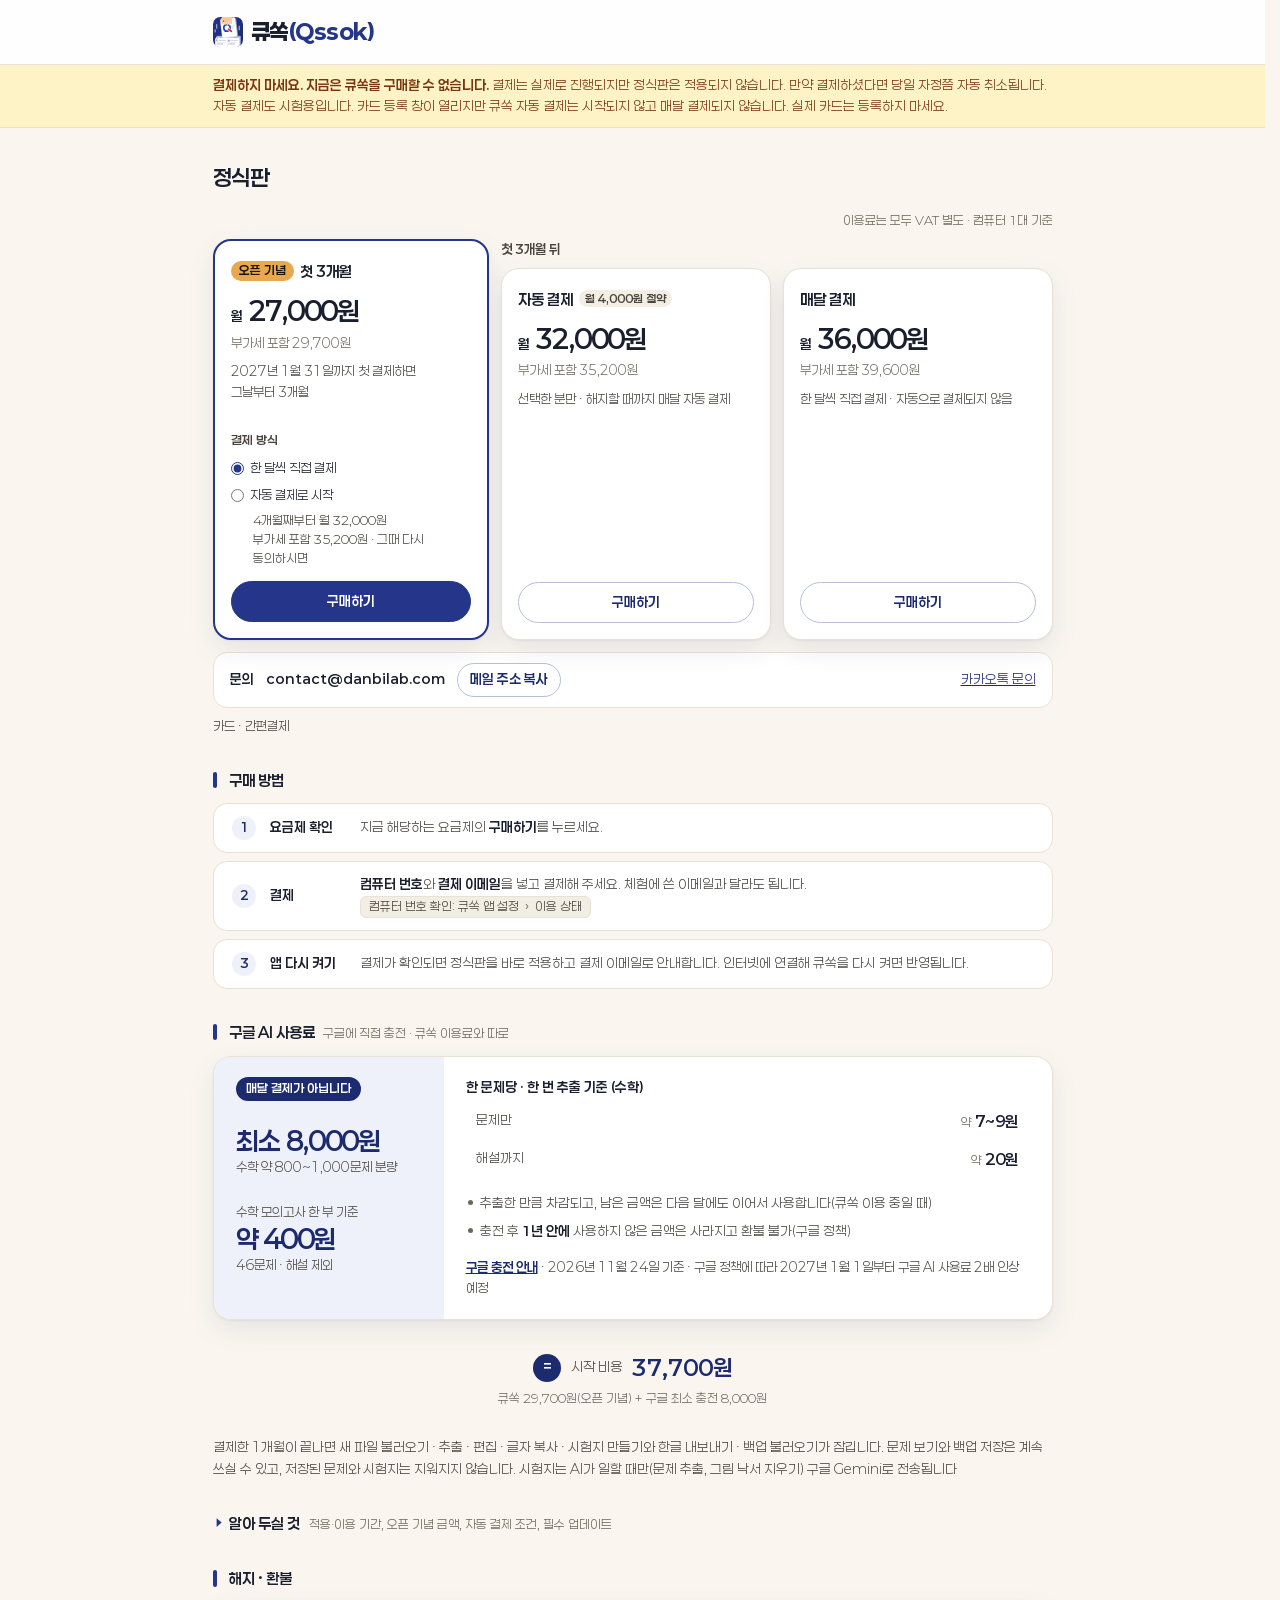
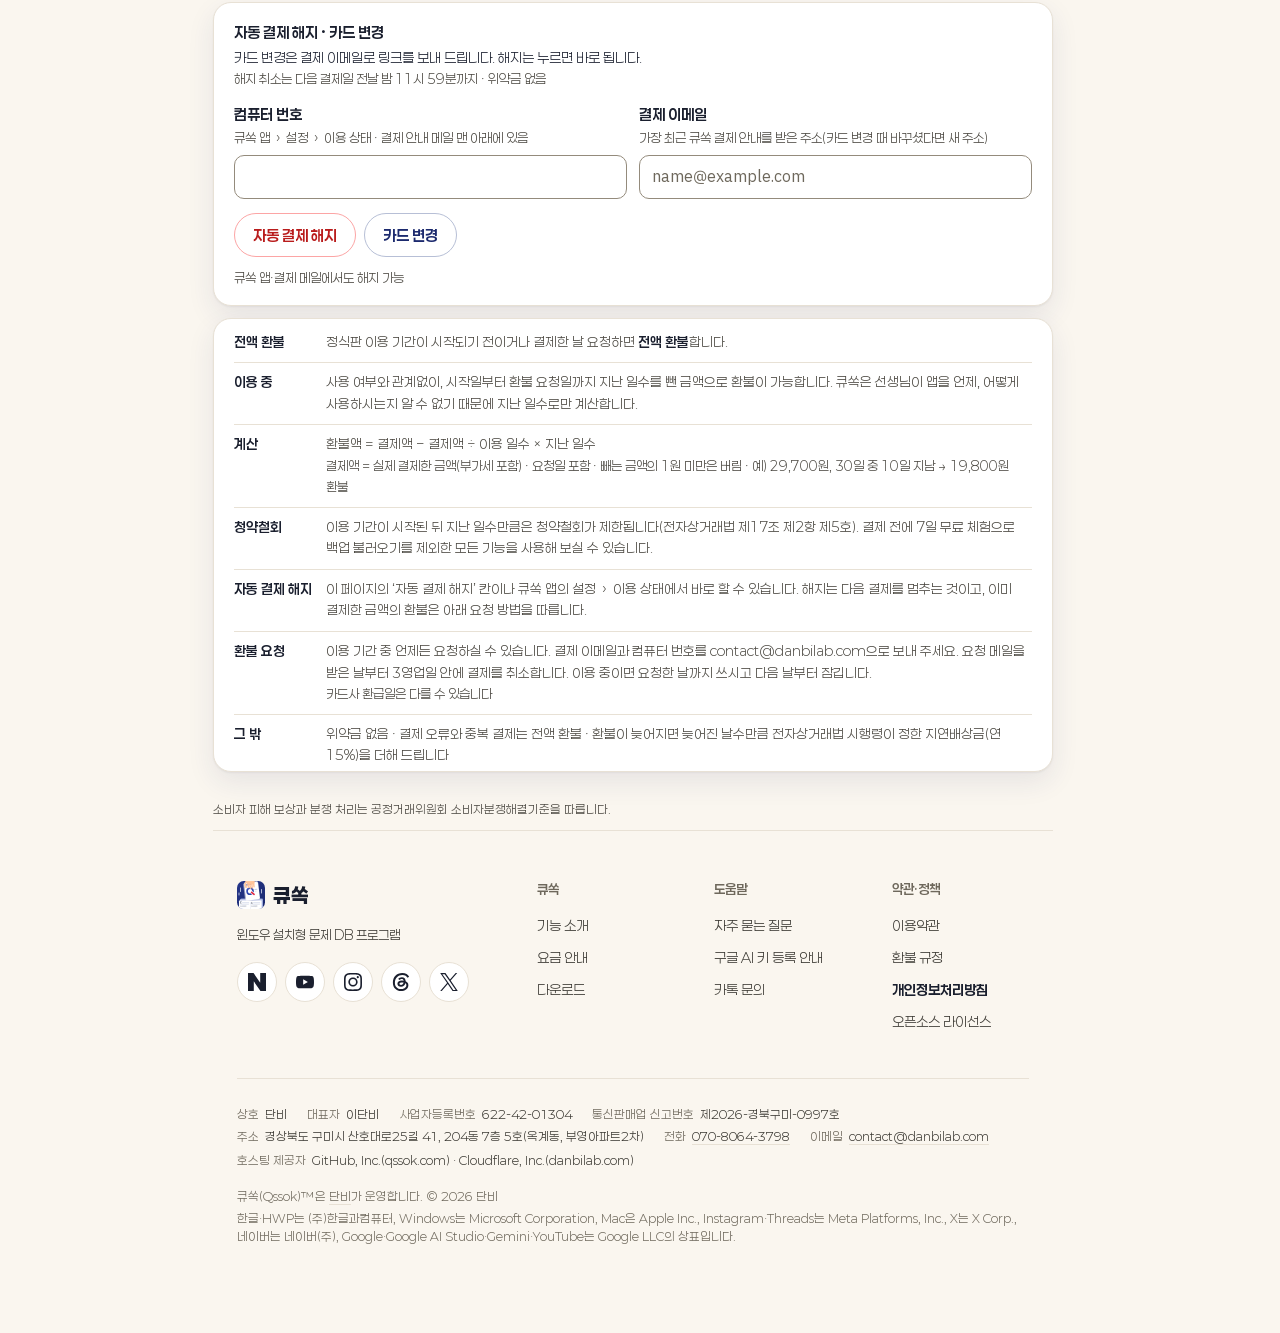
==== buy/index.html @ da587b55 "판매 고지 필수 업데이트 한 줄 · 충전 분량 범위(약 800~1,000문제·문제만 약 7~9원) · 약관 1.8 링크 (exam-builder 0528f18)" ====
<!DOCTYPE html>
<html lang="ko">
<head>
<meta charset="UTF-8">
<meta name="viewport" content="width=device-width, initial-scale=1.0">
<title>정식판 — 큐쏙(Qssok)</title>
<!-- 판매 페이지(2026-11-09 시안 v272를 옮김 — 화면 동작은 buy.js). 앱 요금제 화면(electron/renderer/screens/pricing.html)과 한 벌.
     ⛔ 빈 칸(.ph)·【】 자리표시가 남아 있으면 공개하지 말 것 — 가격·사업자 정보·결제 링크·약관 주소가 정해진 뒤에. noindex는 공개할 때 뺀다.
     ⛔ 구글 AI 숫자는 앱 app.js `Q_COST`와 같은 값(웹은 앱 파일을 못 읽어 옮겨 적는다) — 한쪽을 고치면 둘 다(§471이 둘 다 겨눈다).
     ⛔ 환불 문장은 앱 pricing.html·결제 확인 메일·docs/prd/과금/환불-판매채널.md와 같은 문장 — 하나 고치면 넷.
     ⛔ 「할인」·취소선 정가·근거 없는 「추천」 금지(법-라이선스 §9-6). 금액 = VAT 별도 + 결제 금액 병기(§9-6-F) — 앱 pricing.html과 같은 숫자.
     자동 결제 = 시험판(KG 심사)에서만 판매 중 모양(대표 11-18, legal 조건: 띠 한 줄·조건 줄 접지 않음·넷째 필수 동의·「자동으로 결제되지 않습니다」 숨김). 실제 판매(LIVE)에선 buy.js가 「준비 중」으로 되돌린다 — 약관 자동 결제 장·온라인 해지·전환 전 통지 전엔 열지 말 것(법-라이선스 9-6-E). 랜딩·앱은 「준비 중」 유지.
     색 = 앱 tokens.css 값을 옮겨 적음.      ⛔⛔ 지금은 「심사용 시험 결제」판(대표 11-09, 포트원 심사 11-17) — 결제창은 포트원 테스트 채널만 열고 우리 결제 서버를 부르지 않는다.
        맨 위 시험 띠(.test-band)는 접지 않는다(legal 11-09 표시광고). 실제 결제를 열 때 띠·buy.js의 TEST 묶음을 같이 걷는다.
     ⛔ CSP(아래 meta)가 이 페이지의 바깥 주소 한계다 — 포트원 결제창 코드(cdn.portone.io)와 결제사 창, 우리 결제 서버(pay.danbilab.com — 주문·결과 확인만). 넓히려면 legal·security 먼저(§14).
     ⛔ 인라인 <script> 금지(CSP가 막는다) — 동작은 buy.js에. -->
<meta name="robots" content="noindex">
<meta name="referrer" content="strict-origin">
<meta http-equiv="Content-Security-Policy" content="default-src 'self'; script-src 'self' https://cdn.portone.io https://*.inicis.com; style-src 'self' 'unsafe-inline'; img-src 'self' data:; font-src 'self'; connect-src 'self' https://pay.danbilab.com https://*.portone.io https://*.iamport.co https://*.iamport.kr; frame-src https://*.portone.io https://*.iamport.co https://*.iamport.kr https://*.inicis.com; form-action https://*.portone.io https://*.iamport.co https://*.iamport.kr https://*.inicis.com; base-uri 'none'; object-src 'none'">
<link rel="icon" href="../favicon.svg" type="image/svg+xml">
<link rel="stylesheet" href="../fonts.css">
<style>
  :root {
    /* 색 = 홈페이지(qssok.com, website/index.html 두 번째 :root)에 맞춤 — design 11-09. 손님은 홈 → 판매로 넘어온다 */
    --bg: #faf6ef; --surface: #ffffff; --surface-2: #faf6ef;
    --ink: #1a1f2e; --ink-2: #4a4740; --ink-3: #6e685c;
    --line: #e8e1d5; --line-strong: #d8cfbf;
    --brand-300: #b7bfd6; --brand-600: #24358a; --brand-700: #1c2a6e; --brand-soft: #eef1fa;
    --or: #e9a84f; --or-ink: #1a1508;
    --foot: #6e685c; --white: #ffffff;
  }
  * { margin: 0; padding: 0; box-sizing: border-box; }
  body { font-family: "Paperlogy", "IBM Plex Sans KR", "Apple SD Gothic Neo", "Malgun Gothic", sans-serif; color: var(--ink); background: var(--bg); line-height: 1.6; word-break: keep-all; }
  .nav { background: rgba(255,255,255,.92); border-bottom: 1px solid var(--line); }   /* 머리 = 홈과 같은 모양(64px·로고 그림·큐쏙(Qssok)) — 다운로드 단추는 결제 중 출구라 안 둔다(design 11-09) */
  .nav-in { max-width: 880px; margin: 0 auto; height: 64px; display: flex; align-items: center; padding: 0 20px; }
  .logo { display: flex; align-items: center; gap: 8px; color: inherit; text-decoration: none; font-size: 22px; letter-spacing: -0.5px; white-space: nowrap; }
  .logo-ic { width: 30px; height: 30px; flex-shrink: 0; }
  .logo-t, .logo-t * { font-weight: 800; }
  .logo-t span { color: var(--brand-600); }
  .page { max-width: 880px; margin: 0 auto; padding: 32px 20px 0; }
  h1 { font-size: 22px; letter-spacing: -0.5px; margin-bottom: 16px; }
  /* 네 제목 글자가 같은 왼쪽 선 — 앞 표시 자리 16px: 세 제목은 막대, 접는 제목은 삼각형(시안 v256) */
  .h { position: relative; padding-left: 16px; font-size: 15px; font-weight: 700; color: var(--ink); margin: 32px 0 12px; line-height: 1.5; }
  .h::before { content: ""; position: absolute; left: 0; top: .2em; width: 4px; height: 1.1em; border-radius: 2px; background: var(--brand-600); }
  .more-lock { margin-top: 12px; font-size: 13.5px; color: var(--ink-2); }
  .more { margin-top: 32px; }
  .more summary { position: relative; display: block; padding-left: 16px; font-size: 15px; font-weight: 700; color: var(--ink); line-height: 1.5; cursor: pointer; list-style: none; }
  .more summary::-webkit-details-marker { display: none; }
  .more summary span { margin-left: 6px; font-size: 12.5px; font-weight: 400; color: var(--ink-3); }
  .more summary svg { position: absolute; left: -2px; top: .2em; width: 15px; height: 15px; fill: var(--brand-600); transition: transform .12s; }
  .more[open] summary svg { transform: rotate(90deg); }
  .more .know { margin-top: 12px; }

  /* 요금 카드 세 장 — 오픈 기념 첫 3개월만 강조(대표 11-04). 760px 이하 1열 */
  .cards { display: grid; grid-template-columns: repeat(3, minmax(0, 1fr)); gap: 12px; }
  @media (max-width: 760px) { .cards { grid-template-columns: minmax(0, 1fr); } }
  .card { background: var(--surface); border: 1px solid var(--line-strong); border-radius: 14px; padding: 18px 16px 16px; display: flex; flex-direction: column; min-width: 0; }
  .card .name { display: flex; flex-wrap: wrap; align-items: center; gap: 4px 6px; font-size: 15px; font-weight: 700; }
  .open { font-size: 12.5px; line-height: 1.5; font-weight: 700; color: var(--or-ink); background: var(--or); padding: 1px 8px; border-radius: 999px; white-space: nowrap; }
  .save { font-size: 12.5px; line-height: 1.5; font-weight: 700; color: var(--brand-700); background: var(--brand-soft); padding: 1px 8px; border-radius: 999px; white-space: nowrap; }
  .amt { margin-bottom: 16px; }
  .price { display: flex; flex-wrap: wrap; align-items: baseline; gap: 0 6px; font-size: 13.5px; font-weight: 700; margin: 8px 0 0; }
  .price b { font-size: 26px; font-weight: 700; letter-spacing: -0.5px; white-space: nowrap; }
  .price small { font-size: 12.5px; font-weight: 400; color: var(--ink-3); }
  .cond { font-size: 12.5px; color: var(--ink-2); margin-top: 8px; overflow-wrap: break-word; }
  .cond .nw { white-space: nowrap; }
  .go { margin-top: auto; display: block; text-align: center; border-radius: 9px; padding: 9px; font-size: 13.5px; font-weight: 700; text-decoration: none;
        background: var(--surface); color: var(--brand-700); border: 1px solid var(--brand-300); }
  .go:hover { background: var(--brand-soft); }
  .card.emph { border-color: var(--brand-600); box-shadow: 0 0 0 1px var(--brand-600); }
  .card.emph .go { background: var(--brand-600); color: var(--white); border-color: var(--brand-600); }
  .card.emph .go:hover { background: var(--brand-700); }
  .soon { margin-top: auto; text-align: center; border-radius: 9px; padding: 9px; font-size: 13.5px; font-weight: 700; color: var(--ink-3); background: var(--surface-2); border: 1px dashed var(--line-strong); }
  .allin { margin: 18px 0 0; display: flex; flex-wrap: wrap; align-items: center; gap: 6px; }
  .allin b { font-size: 12.5px; color: var(--ink-2); margin-right: 4px; }
  .allin span { white-space: nowrap; font-size: 12.5px; color: var(--ink-2); background: var(--surface); border: 1px solid var(--line); border-radius: 999px; padding: 1px 10px; }
  .common { font-size: 12.5px; color: var(--ink-3); margin-top: 8px; }

  /* 구매 방법 — 길쭉한 세 줄 */
  .steps { display: flex; flex-direction: column; gap: 8px; }
  .step { display: grid; grid-template-columns: 24px 76px minmax(0, 1fr); align-items: center; column-gap: 14px; background: var(--surface); border: 1px solid var(--line-strong); border-radius: 12px; padding: 12px 18px; }
  .step .n { width: 24px; height: 24px; border-radius: 50%; background: var(--brand-soft); color: var(--brand-700); font-weight: 700; font-size: 12.5px; display: grid; place-items: center; }
  .step b { font-size: 13.5px; }
  .step p { font-size: 13.5px; color: var(--ink-2); }
  .step p em { font-style: normal; font-weight: 700; color: var(--ink); }
  .step .where { display: inline-block; margin-left: 10px; font-size: 12.5px; color: var(--ink-2); background: var(--surface-2); border: 1px solid var(--line); border-radius: 6px; padding: 0 8px; }
  .step .forgot { display: block; font-size: 12.5px; color: var(--ink-3); margin-top: 3px; }
  @media (max-width: 640px) { .step { grid-template-columns: 24px minmax(0, 1fr); } .step p { grid-column: 2; } }

  .know { list-style: none; font-size: 13.5px; color: var(--ink-2); }
  .know li { padding: 2px 0 2px 13px; position: relative; }
  .know li::before { content: "·"; position: absolute; left: 3px; color: var(--ink-3); }

  /* 구글 AI 사용료 상자 — 왼쪽 큰 숫자 둘 · 오른쪽 짧은 줄 */
  .ai { display: grid; grid-template-columns: 230px minmax(0, 1fr); background: var(--surface); border: 1px solid var(--line-strong); border-radius: 14px; overflow: hidden; }
  @media (max-width: 640px) { .ai { grid-template-columns: 1fr; } }
  .ai-nums { background: var(--brand-soft); padding: 20px 22px; display: flex; flex-direction: column; gap: 24px; }
  .ai-lead { font-size: 15px; font-weight: 700; color: var(--ink); padding-bottom: 18px; margin-bottom: -6px; border-bottom: 1px solid var(--line-strong); }
  .ai-nums span { display: block; font-size: 12.5px; color: var(--ink-2); }
  .ai-nums b { display: block; font-size: 26px; font-weight: 700; color: var(--brand-700); letter-spacing: -0.5px; line-height: 1.25; white-space: nowrap; }
  .ai-nums small { display: block; font-size: 12.5px; color: var(--ink-3); }
  .ai-info { padding: 20px 22px; display: flex; flex-direction: column; min-width: 0; }
  .ai-cap { display: flex; flex-wrap: wrap; align-items: baseline; justify-content: space-between; gap: 0 12px; margin-bottom: 4px; font-size: 13.5px; font-weight: 700; color: var(--ink); }
  .ai-cap small { font-size: 12.5px; font-weight: 400; color: var(--ink-3); }
  .ai-table { width: 100%; table-layout: fixed; border-collapse: separate; border-spacing: 0; }
  .ai-table th, .ai-table td { padding: 7px 12px; text-align: right; white-space: nowrap; }
  .ai-table th:first-child { width: 72px; padding-left: 10px; text-align: left; }
  .ai-table thead th { padding-top: 4px; font-size: 12.5px; font-weight: 400; color: var(--ink-3); border-bottom: 1px solid var(--line-strong); }
  .ai-table tbody th { font-size: 13.5px; font-weight: 400; color: var(--ink-2); }
  .ai-table td { font-size: 15px; font-weight: 700; color: var(--ink); font-variant-numeric: tabular-nums; }
  .ai-table td small { font-size: 12.5px; font-weight: 400; color: var(--ink-3); }
  .ai-table .sol > * { background: var(--bg); }
  .ai-table .sol > :first-child { border-radius: 8px 0 0 8px; }
  .ai-table .sol > :last-child { border-radius: 0 8px 8px 0; }
  .ai-notes { list-style: none; margin-top: 12px; font-size: 13.5px; color: var(--ink-2); word-break: keep-all; }
  .ai-notes li { padding: 3px 0 3px 14px; position: relative; }
  .ai-notes li::before { content: ""; position: absolute; left: 2px; top: .75em; width: 5px; height: 5px; border-radius: 50%; background: var(--ink-3); }
  .ai-notes b { color: var(--ink); }
  .nw { white-space: nowrap; }
  .ai-foot { margin-top: auto; padding-top: 12px; font-size: 12.5px; color: var(--ink-3); }
  .ai-foot a { color: var(--brand-700); font-weight: 600; }
  .h small { margin-left: 8px; font-size: 12.5px; font-weight: 400; color: var(--ink-3); }
  @media (max-width: 640px) {
    .ai-info { padding: 20px 16px; }
    .ai-table th, .ai-table td { padding-left: 2px; padding-right: 4px; }
    .ai-table th:first-child { width: 62px; padding-left: 6px; }
    .ai-table td { font-size: 13.5px; }
  }
  @media (max-width: 360px) {
    .ai-table td, .ai-table tbody th { font-size: 12.5px; }
    .ai-table th, .ai-table td { padding-left: 1px; padding-right: 2px; }
    .ai-table th:first-child { width: 54px; padding-left: 4px; }
    .ai-table td small { font-size: 11px; }
  }

  /* 해지 · 환불 */
  .refund { margin-top: 32px; }
  .refund .h { margin: 0 0 12px; }
  .rf { display: grid; grid-template-columns: 92px minmax(0, 1fr); font-size: 13.5px; color: var(--ink-2); background: var(--surface); border: 1px solid var(--line); border-radius: 14px; padding: 4px 20px; }
  .rf dt, .rf dd { padding: 9px 0; border-bottom: 1px solid var(--line); }
  .rf dt { font-weight: 700; color: var(--ink); }
  .rf dd b { color: var(--ink); }
  .rf .sub { display: block; font-size: 12.5px; color: var(--ink-3); }
  .rf dt:nth-last-of-type(1), .rf dd:last-child { border-bottom: 0; padding-bottom: 0; }
  /* 사업자 정보·약관 = 공통 바닥글(tools/site_footer.py, 맨 아래 <style>) — 판매 페이지에만 있는 분쟁 처리 문장은 그 바로 위에. legal: 12px 이상 · 대비 4.5:1 이상 · 접지 않는다 */
  .dispute { margin-top: 28px; font-size: 12px; line-height: 18px; color: var(--foot); }
  .dispute + footer.sf { margin-top: 12px; }
  /* 결제·완료 화면 맨 아래: 약관·정책과 사업자 정보만(밖으로 나가는 길을 줄인다 — design 11-19) */
  .tail footer.sf .sf-brand, .tail footer.sf .sf-c1, .tail footer.sf .sf-c2 { display: none; }
  .tail footer.sf .sf-top { grid-template-columns: 1fr; }
  /* 문의 줄 — 파랑 채움 금지(주 동작은 구매하기 하나). 칸 값 = .step과 같다 */
  .ask { display: flex; flex-wrap: wrap; align-items: center; gap: 8px 12px; background: var(--surface); border: 1px solid var(--line); border-radius: 12px; padding: 10px 16px; font-size: 13.5px; color: var(--ink-2); }
  .ask b { color: var(--ink); }
  .ask .mail { font-weight: 700; color: var(--ink); white-space: nowrap; }
  .ask button { border: 1px solid var(--brand-300); background: var(--surface); color: var(--brand-700); border-radius: 9px; padding: 5px 12px; font: inherit; font-weight: 700; cursor: pointer; white-space: nowrap; }
  .ask button:hover { background: var(--brand-soft); }
  .ask a { color: var(--brand-700); white-space: nowrap; }
  .ask .sp { flex: 1; min-width: 0; }
  @media (max-width: 480px) { .ask .sp { display: none; } }

  /* ── 결제 화면(시안 v267) — 판매 화면을 갈아 끼우고, 오른쪽 금액 칸은 고정. 대화상자·펼침 없음 ── */
  :root { --bad-soft:#fef2f2; --bad-line:#fca5a5; --bad-fg:#991b1b; --bad-mid:#dc2626; --bad-strong:#b91c1c;
          --warn-soft:#fef3c7; --warn-line:#fde68a; --warn-fg:#78350f; --ok-strong:#15803d; }
  html { scrollbar-gutter: stable; }
  button { font-family: inherit; }
  .go { width: 100%; cursor: pointer; line-height: 1.6; }
  .go:disabled { cursor: default; color: var(--ink-3); background: var(--surface-2); border-color: var(--line); }
  .card.is-soon { background: var(--surface-2); border-color: var(--line); }
  .soon { border: 1px solid var(--line) !important; background: var(--surface) !important; color: var(--ink-2) !important; }
  .card.is-soon .save { background: var(--line); color: var(--ink-2); }
  .closed-page .card { background: var(--surface-2); border-color: var(--line); box-shadow: none; }
  .cards.two { grid-template-columns: repeat(2, minmax(0, 1fr)); }
  @media (max-width: 760px) { .cards.two { grid-template-columns: minmax(0, 1fr); } }
  .dim-price .price b { font-size: 20px; }
  .top-band { margin-bottom: 12px; }

  .screen { max-width: 880px; margin: 0 auto; padding: 32px 20px 0; }
  .head { display: flex; flex-wrap: wrap; align-items: baseline; justify-content: space-between; gap: 4px 12px; margin-bottom: 16px; }
  .head h1 { margin: 0; outline: none; }
  .back-link { display: inline-flex; align-items: center; gap: 2px; border: 0; background: none; padding: 0; font-size: 13.5px; font-weight: 700; color: var(--brand-700); cursor: pointer; }
  .back-link svg { width: 13px; height: 13px; }
  .back-link:disabled { color: var(--ink-3); cursor: default; }
  .grid { display: grid; grid-template-columns: minmax(0, 1fr) 280px; gap: 12px; align-items: start; }
  .col { display: grid; gap: 12px; min-width: 0; }
  .pane { background: var(--surface); border: 1px solid var(--line-strong); border-radius: 14px; padding: 20px; min-width: 0; }
  .ptitle { display: flex; flex-wrap: wrap; align-items: baseline; justify-content: space-between; gap: 2px 12px; font-size: 15px; font-weight: 700; margin-bottom: 12px; }
  .sum { padding: 16px; position: sticky; top: 16px; }
  @media (max-height: 520px) { .sum { position: static; } }
  @media (max-width: 760px) { .grid { grid-template-columns: minmax(0, 1fr); } .sum { position: static; } }
  @media (max-width: 640px) { .pane { padding: 16px; } }

  /* 주문 상품 */
  .item { display: flex; gap: 12px; align-items: flex-start; }
  .item img { flex: none; width: 40px; height: 40px; }
  .item-name { font-size: 15px; font-weight: 700; }
  .item-price { font-size: 13.5px; margin-top: 2px; }
  .item-cond { font-size: 12.5px; color: var(--ink-2); margin-top: 2px; }

  /* 입력 */
  .pair { display: grid; grid-template-columns: repeat(2, minmax(0, 1fr)); gap: 0 12px; }
  @media (max-width: 480px) { .pair { grid-template-columns: minmax(0, 1fr); gap: 10px 0; } }
  .fd { min-width: 0; }
  .fd label { display: block; font-size: 13.5px; font-weight: 700; margin-bottom: 4px; }
  .fd input { display: block; width: 100%; height: 44px; font: inherit; font-size: 16px; padding: 0 12px; color: var(--ink); background: var(--surface); border: 1px solid var(--ink-3); border-radius: 9px; }
  .fd input.mc { font-variant-numeric: tabular-nums; letter-spacing: .06em; text-transform: uppercase; }
  .fd input:focus-visible { outline: 2px solid var(--brand-600); outline-offset: 1px; border-color: var(--brand-600); }   /* 둘레가 옅어(1.27:1) 노트북에서 안 보였다 — 2px 선(a11y 11-21) */
  .fd input[aria-invalid] { border-color: var(--bad-mid); box-shadow: 0 0 0 .5px var(--bad-mid); }
  .fd input[aria-invalid]:focus-visible { outline-color: var(--bad-strong); border-color: var(--bad-strong); }   /* 오류 칸에 커서가 오면 그 칸만 진하게 — 빨간 칸 셋 중 어디인지 보이게(a11y 11-21) */
  /* 도움말과 오류는 같은 자리 — 칸이 밀리지 않는다 */
  .slot { min-height: 20px; margin-top: 4px; font-size: 12.5px; color: var(--ink-2); overflow-wrap: anywhere; }
  .slot a { color: var(--brand-700); }
  .slot.bad { display: flex; gap: 3px; color: var(--bad-strong); }
  .slot.bad svg { flex: none; width: 14px; height: 14px; margin-top: 3px; fill: currentColor; }
  .link-btn { border: 0; background: none; padding: 0; font: inherit; font-size: 12.5px; font-weight: 400; color: var(--brand-700); text-decoration: underline; text-underline-offset: 2px; cursor: pointer; white-space: nowrap; }
  .noid { margin-bottom: 10px; padding: 10px 12px; font-size: 12.5px; color: var(--ink-2); background: var(--surface-2); border: 1px solid var(--line); border-radius: 9px; }
  .noid a { color: var(--brand-700); font-weight: 700; }
  .method { display: flex; align-items: center; gap: 10px; padding: 10px 12px; background: var(--surface-2); border: 1px solid var(--line); border-radius: 9px; font-size: 13.5px; }
  .method svg { flex: none; width: 20px; height: 20px; color: var(--ink-3); }
  .method small { display: block; font-size: 12.5px; color: var(--ink-2); }

  /* 고지 */
  .terms { display: grid; grid-template-columns: 88px minmax(0, 1fr); gap: 7px 8px; font-size: 13.5px; }
  .terms dt { color: var(--ink-2); }
  .terms dd { min-width: 0; overflow-wrap: anywhere; }
  .terms small { display: block; font-size: 12.5px; color: var(--ink-2); }
  .terms a { color: var(--brand-700); }

  /* 동의 */
  .all { display: flex; align-items: flex-start; gap: 8px; margin-top: 16px; padding: 12px 14px; background: var(--surface-2); border: 1px solid var(--line); border-radius: 9px; font-size: 15px; font-weight: 700; cursor: pointer; }
  .all input { flex: none; width: 20px; height: 20px; margin-top: 2px; accent-color: var(--brand-600); }
  .all small { font-size: 13.5px; font-weight: 400; color: var(--ink-2); }
  .ags { margin-top: 8px; padding-left: 14px; }
  .ag { display: flex; align-items: flex-start; gap: 8px; padding: 5px 0; font-size: 13.5px; cursor: pointer; }
  .ag input { flex: none; width: 18px; height: 18px; margin-top: 2px; accent-color: var(--brand-600); }
  .ag.miss input { outline: 1.5px solid var(--bad-mid); outline-offset: 1px; }
  .ag b { display: block; font-weight: 700; }
  .ag small { display: block; font-size: 12.5px; color: var(--ink-2); }
  .ag small + small { margin-top: 6px; }   /* 한 칸 안 작은 글 덩어리 사이(자동 결제 칸 4개월째 안내 / 미리 알림 — ui-visual 11-23) */
  .ag a { font-weight: 400; color: var(--brand-700); white-space: nowrap; }

  /* 오른쪽 결제 금액 */
  .row { display: flex; justify-content: space-between; gap: 8px; font-size: 13.5px; padding: 3px 0; }
  .row span { color: var(--ink-2); }
  .row b { font-weight: 400; font-variant-numeric: tabular-nums; white-space: nowrap; }
  .row.total { align-items: baseline; margin-top: 8px; padding-top: 10px; border-top: 1px solid var(--line-strong); }
  .row.total span { color: var(--ink); font-weight: 700; }
  .row.total b { font-size: 22px; font-weight: 700; letter-spacing: -0.5px; }
  .brief { display: grid; grid-template-columns: 62px minmax(0, 1fr); gap: 2px 8px; margin-top: 10px; padding-top: 10px; border-top: 1px solid var(--line); font-size: 12.5px; }
  .brief dt { color: var(--ink-2); }
  .brief dd { min-width: 0; overflow-wrap: anywhere; font-weight: 700; }
  .brief dd.plain { font-weight: 400; }
  .brief dd.empty { font-weight: 400; color: var(--ink-3); }
  .brief .mono { font-variant-numeric: tabular-nums; letter-spacing: .04em; }
  .pay-btn { display: flex; align-items: center; justify-content: center; gap: 6px; height: 52px; width: 100%; margin-top: 12px; border-radius: 9px; font-size: 17px; font-weight: 700; color: #fff; background: var(--brand-600); border: 1px solid var(--brand-600); cursor: pointer; }
  .pay-btn:hover { background: var(--brand-700); }
  .pay-btn:disabled { cursor: default; font-size: 15px; background: var(--ink-3); border-color: var(--ink-3); }
  .pay-note { margin-top: 6px; font-size: 12.5px; color: var(--ink-2); }
  .spin { width: 16px; height: 16px; flex: none; animation: rot 1s linear infinite; }
  @keyframes rot { to { transform: rotate(360deg); } }
  @media (prefers-reduced-motion: reduce) { .spin { animation: none; } }
  :focus-visible { outline: 2px solid var(--brand-600); outline-offset: 2px; }

  /* 띠 — 결제 단추 아래 */
  .band { padding: 10px 12px; border-radius: 9px; font-size: 12.5px; border: 1px solid; overflow-wrap: anywhere; }
  .band b { display: block; font-size: 13.5px; }
  .band.bad { background: var(--bad-soft); border-color: var(--bad-line); color: var(--bad-fg); }
  .band.warn { background: var(--warn-soft); border-color: var(--warn-line); color: var(--warn-fg); }
  .band.mute { background: var(--surface-2); border-color: var(--line); color: var(--ink-2); }
  .band.mute b { color: var(--ink); }
  .band a { color: inherit; font-weight: 700; }
  .band-acts { display: flex; flex-wrap: wrap; gap: 8px; margin-top: 8px; }
  .sbtn { min-height: 36px; padding: 5px 12px; border-radius: 9px; font: inherit; font-size: 13.5px; font-weight: 700; background: var(--surface); color: var(--brand-700); border: 1px solid var(--brand-300); cursor: pointer; }
  .sbtn:hover { background: var(--brand-soft); }
  #sumBand:not(:empty) { margin-top: 10px; }
  .sum:has(#sumBand:not(:empty)) .pay-note { display: none; }

  /* 완료 */
  .done-head { display: flex; align-items: center; gap: 10px; font-size: 17px; font-weight: 700; margin-bottom: 14px; }
  .done-head svg { flex: none; width: 32px; height: 32px; fill: var(--ok-strong); }
  .done-card > p { font-size: 13.5px; color: var(--ink-2); }
  .done-card .terms { margin-top: 2px; }
  .terms dt:has(+ dd .oid-v) { align-self: center; }
  .oid-v { display: flex; flex-wrap: wrap; align-items: center; gap: 4px 10px; }
  .oid-v code { font: inherit; font-weight: 700; font-variant-numeric: tabular-nums; overflow-wrap: anywhere; min-width: 0; }
  .checking { display: flex; align-items: center; gap: 10px; font-size: 15px; font-weight: 700; }
  .tail { margin-top: 4px; }


  /* ── v269 — 폭 좁은 한 줄 결제 화면 ── */
  #pay.screen { max-width: 580px; }
  .sheet { background: var(--surface); border: 1px solid var(--line); border-radius: 16px; padding: 32px; }
  @media (max-width: 640px) { .sheet { padding: 20px 16px; } }
  .sec + .sec { margin-top: 28px; padding-top: 28px; border-top: 1px solid var(--line); }
  .sec-t { display: flex; flex-wrap: wrap; align-items: baseline; justify-content: space-between; gap: 2px 12px; font-size: 17px; font-weight: 700; margin-bottom: 14px; }
  .item-name { display: flex; flex-wrap: wrap; align-items: center; gap: 4px 6px; font-size: 15px; font-weight: 700; }
  .buyer { display: grid; grid-template-columns: repeat(2, minmax(0, 1fr)); gap: 10px 12px; }
  .buyer .wide { grid-column: 1 / -1; }
  @media (max-width: 480px) { .buyer { grid-template-columns: minmax(0, 1fr); } }
  .buyer .slot:empty { min-height: 0; margin: 0; }
  .m-note { margin-top: 8px; font-size: 12.5px; color: var(--ink-2); }
  .notice { display: grid; grid-template-columns: 76px minmax(0, 1fr); gap: 6px 8px; padding: 14px; background: var(--surface-2); border-radius: 10px; font-size: 12.5px; color: var(--ink-2); }
  .notice dt { font-weight: 700; color: var(--ink-2); }
  .notice dd { min-width: 0; overflow-wrap: anywhere; }
  .notice small { display: block; font-size: 12.5px; }
  .notice a { color: var(--brand-700); }
  .all { margin-top: 12px; background: var(--surface); border-color: var(--line-strong); }
  .ags { padding-left: 2px; }
  .brief { margin-top: 12px; padding-top: 12px; grid-template-columns: 72px minmax(0, 1fr); }
  .pay-btn { height: 58px; margin-top: 18px; border-radius: 12px; font-size: 18px; }
  .pay-note { text-align: center; }
  #sumBand:not(:empty) { margin-top: 12px; }
  .sheet .pay-note { display: block; }
  .sheet:has(#sumBand:not(:empty)) .pay-note { display: none; }
  #done.screen { max-width: 580px; }
  #done .terms { grid-template-columns: 76px minmax(0, 1fr); }


  /* ── v270 — design 값: 글자 22·16·14·13, 700은 제목·최종 금액·뱃지만 ── */
  .head{margin-bottom:12px}
  .back-link{font-size:14px;font-weight:500}
  .sheet{padding:24px 28px;border-radius:12px}
  @media (max-width:640px){.sheet{padding:20px 16px}}
  .sec + .sec,#left + .sec{margin-top:20px;padding-top:20px}
  .sec-t{font-size:16px;font-weight:600;line-height:24px;margin-bottom:12px}
  .item-name{font-size:14px;font-weight:600;line-height:22px}
  .item-price{font-size:14px;line-height:22px;margin-top:0}
  .item-cond{font-size:13px;line-height:20px;margin-top:0}
  .fd label{font-size:14px;font-weight:500;line-height:20px;margin-bottom:6px}
  .fd input{height:44px;background:var(--surface-2);border:1px solid #8592a9;border-radius:6px;padding:0 12px}
  .fd input::placeholder{color:var(--ink-3);opacity:1}
  .fd input:focus-visible{background:var(--surface);}
  .fd input[aria-invalid]{background:var(--surface)}
  .fd input.mc{letter-spacing:.04em}
  .slot{min-height:18px;margin-top:4px;font-size:13px;line-height:18px}
  .buyer{gap:0 12px}
  .buyer .slot:empty{min-height:18px;margin-top:4px}
  .buyer .fd:not(.wide){margin-bottom:4px}
  .link-btn{font-size:13px;line-height:18px}
  .m-note{font-size:13px;line-height:18px;margin-top:6px}
  .notice{grid-template-columns:72px minmax(0,1fr);gap:4px 8px;padding:12px 14px;border-radius:8px;font-size:13px;line-height:20px;color:var(--ink)}
  .notice dt{font-weight:400;color:var(--ink-2)}
  .notice small{font-size:13px}
  .all{margin-top:12px;padding:0 0 10px;background:none;border:0;border-bottom:1px solid var(--line);border-radius:0;font-size:14px;font-weight:600;line-height:22px;align-items:flex-start}
  .all input{width:18px;height:18px;margin-top:2px}
  .all small{font-size:13px}
  .ags{padding-left:0;margin-top:6px}
  .ag{font-size:14px;line-height:22px;padding:4px 0}
  .ag b{font-weight:400}
  .ag small{font-size:13px;line-height:20px}
  .ag input{margin-top:2px}
  .row{font-size:14px;line-height:22px;padding:2px 0}
  .row.total{margin-top:6px;padding-top:10px}
  .row.total span{font-weight:600}
  .brief{margin-top:10px;padding-top:10px;grid-template-columns:72px minmax(0,1fr);gap:2px 8px;font-size:13px;line-height:20px}
  .brief dd{font-weight:400}
  #bM:not(.empty),#bE:not(.empty){font-weight:500}
  .pay-btn{height:52px;margin-top:14px;border-radius:8px;font-size:16px;font-weight:600}
  .pay-btn:disabled{font-size:16px}
  .pay-note{font-size:13px;line-height:18px}
  .band{font-size:13px;border-radius:8px}.band b{font-size:14px;font-weight:600}.band a{font-weight:400}
  .sbtn{min-height:32px;padding:3px 10px;border-radius:6px;font-size:13px;font-weight:500}
  .noid{font-size:13px;border-radius:8px}.noid a{font-weight:500}
  .done-head{font-size:16px;font-weight:600;gap:8px;margin-bottom:12px}
  .done-head svg{width:20px;height:20px}
  .done-card > p{font-size:14px;color:var(--ink)}
  #done .terms{grid-template-columns:84px minmax(0,1fr);gap:6px 8px;font-size:14px;line-height:22px}
  .oid-v code{font-weight:500}
  .checking{font-size:14px;font-weight:500}
  .sheet { border-radius: 14px; }
  .fd input:disabled { color: var(--ink-2); background: var(--surface-2); border-color: var(--line-strong); }
  #mSlot { min-height: 38px; }
  .buyer .fd.wide .slot { min-height: 36px; }
  #done .terms { grid-template-columns: 76px minmax(0, 1fr); }
  .terms dt { color: var(--ink-2); }
  .done-title-ok { display: inline-flex; align-items: center; gap: 8px; }
  .done-title-ok svg { flex: none; width: 24px; height: 24px; fill: var(--ok-strong); }
  .all small { font-weight: 400; color: var(--ink-2); }

  /* 대표 11-07: 빈 칸이 회색이면 잠긴 칸 같다 → 흰 바탕. 회색은 잠겼을 때만 */
  .fd input, .fd input:focus-visible, .fd input[aria-invalid] { background: var(--surface); }
  .fd input:disabled { background: var(--line); border-color: var(--line-strong); color: var(--ink-2); }
  /* 선택한 요금제 — 판 안에서 가장 먼저 눈에 들어오게 */
  .picked { padding: 14px 16px; background: var(--brand-soft); border-radius: 10px; }
  .picked .item-name { font-size: 16px; font-weight: 600; line-height: 24px; }
  .picked .item-price { margin-top: 2px; font-size: 14px; line-height: 22px; }
  .picked .item-price b { font-size: 16px; font-weight: 600; }
  .picked .item-price small { font-size: 13px; color: var(--ink-2); }
  .picked .item-cond { margin-top: 2px; }

  /* 오류는 있던 줄 안에 — 비워 둔 자리 없이 칸이 안 밀린다(대표 11-07 「빈 여백」) */
  .fd label .slot { display: inline-flex; min-height: 0; margin: 0 0 0 8px; font-weight: 400; vertical-align: top; line-height: 20px; }
  .fd label .slot svg { margin-top: 3px; }
  .all { margin-bottom: 0; }
  .all > span { min-width: 0; }
  .all .slot { display: inline-flex; min-height: 0; margin: 0; font-weight: 400; vertical-align: top; line-height: 22px; }
  .all .slot:empty { display: none; }
  .all .slot svg { margin-top: 4px; }
  .ags { margin-top: 6px; }
  /* 법으로 눈에 띄어야 하는 세 곳(legal 11-07) — 700 규칙은 그대로, 600으로 */
  .must { font-weight: 600; color: var(--ink); }
  .ag small.lock-list { color: var(--ink); }

  .buyer { gap: 12px; }
  .buyer .fd:not(.wide) { margin-bottom: 0; }

/* design 시험 CSS v270 → 실제 시안에 넣지 않음. trial.js와 짝 */

/* ── 0. 왼쪽 선: 결제·완료 화면은 머리줄도 580 ── */
body.narrow .nav a { max-width: 580px; }

/* ── 1. 칸 오류 = 언제나 칸 바로 아래. 이름·전화는 슬롯 자체가 줄 간격 ── */
.buyer { gap: 0 12px; }
.fd > .slot { margin-top: 3px; margin-bottom: 3px; min-height: 20px; line-height: 20px; font-size: 13px; }
.slot { line-height: 20px; }
.buyer .slot:empty { min-height: 20px; margin-top: 3px; }
.buyer .fd:not(.wide) { margin-bottom: 0; }
.buyer .fd.wide .slot { min-height: 20px; }
/* 도움말과 오류를 같은 칸에 겹쳐 → 높이는 언제나 도움말 높이, 어느 폭에서도 안 밀림 */
.slot.stack { display: grid; }
.slot.stack > * { grid-area: 1 / 1; min-width: 0; }
.slot.stack .s-err { display: none; color: var(--bad-strong); }
.slot.stack.bad { color: var(--bad-strong); display: grid; gap: 0; }
.slot.stack.bad .s-help { visibility: hidden; }
.slot.stack.bad .s-err { display: flex; gap: 3px; }
.slot .s-err svg { flex: none; width: 14px; height: 14px; margin-top: 3px; fill: currentColor; }
.fd > .slot.bad:not(.stack) { display: flex; gap: 3px; color: var(--bad-strong); }
.slot-keep { font-size: 13px; line-height: 20px; color: var(--ink-2); }
#noIdBtn { margin-top: 2px; line-height: 20px; }
.all .slot { vertical-align: baseline; line-height: 22px; }
#mSlot { min-height: 0; }
.privacy-note { margin-top: 2px; font-size: 13px; line-height: 20px; color: var(--ink-2); }
.privacy-note a { color: var(--brand-700); }

/* ── 5. 안내 표·동의·금액 ── */
.notice { grid-template-columns: 64px minmax(0,1fr); gap: 8px 12px; padding: 14px 16px; }
.all { margin-top: 16px; }
.ags { margin-top: 8px; }
.ag { padding: 5px 0; }
.ag small { margin-top: 2px; text-wrap: pretty; }
#left + .sec { margin-top: 20px; padding-top: 20px; }
.sum-brief { margin: 0 0 10px; padding: 0 0 10px; border: 0; border-bottom: 1px solid var(--line); }
.brief.sum-brief { display: grid; grid-template-columns: 84px minmax(0,1fr); gap: 2px 8px; font-size: 14px; line-height: 22px; margin-top: 0; padding-top: 0; }
.brief.sum-brief dd { text-align: right; }
.brief.sum-brief dt { color: var(--ink-2); }
.row.total { margin-top: 6px; padding-top: 10px; }
.pay-note { margin-top: 8px; }
.picked { padding: 14px 16px; }

/* ── 2. 복귀 화면 한 틀: 제목 글자 x = 판 안 글자 x. 아이콘은 판 왼쪽 선에서 시작 ── */
.st-title { display: flex; align-items: flex-start; gap: 7px; }
.st-title .st-ic { flex: none; width: 22px; height: 22px; margin-top: 7px; }
.st-title .st-ic svg { display: block; width: 22px; height: 22px; }
.st-title .spin { width: 22px; height: 22px; color: var(--ink-3); }
.ic-ok { color: var(--ok-strong); } .ic-warn { color: #b45309; } .ic-bad { color: var(--bad-strong); } .ic-info { color: var(--ink-3); }
.st-ic svg { fill: currentColor; }
@media (max-width: 640px) { .st-title { gap: 6px; } .st-title .st-ic { width: 20px; height: 20px; } .st-title .st-ic svg { width: 20px; height: 20px; } }

#doneBody { padding: 24px 28px; }
@media (max-width: 640px) { #doneBody { padding: 20px 16px; } }
.d-lead { font-size: 16px; font-weight: 600; line-height: 24px; }
.d-sub { margin-top: 2px; font-size: 14px; line-height: 22px; color: var(--ink); }
.d-sec { margin-top: 20px; padding-top: 20px; border-top: 1px solid var(--line); }
.d-sec-t { font-size: 16px; font-weight: 600; line-height: 24px; margin-bottom: 8px; }
.d-rows { display: grid; gap: 2px; }
.d-row { display: flex; justify-content: space-between; align-items: baseline; gap: 16px; font-size: 14px; line-height: 22px; }
.d-row > span:first-child { flex: none; color: var(--ink-2); }
.d-row > :last-child { min-width: 0; text-align: right; overflow-wrap: anywhere; font-variant-numeric: tabular-nums; }
.d-row.total { margin-top: 8px; padding-top: 10px; border-top: 1px solid var(--line-strong); }
.d-row.total > span:first-child { color: var(--ink); font-weight: 600; }
.d-row.total > :last-child { font-size: 22px; font-weight: 700; letter-spacing: -.5px; line-height: 30px; }
.d-oid { display: inline-flex; flex-wrap: wrap; justify-content: flex-end; align-items: center; gap: 2px 8px; }
.d-oid code { font: inherit; font-size: 13px; overflow-wrap: anywhere; }
.d-oid .sbtn { min-height: 28px; padding: 1px 8px; font-size: 13px; }
.d-rows + .notice, .notice.d-notice { margin-top: 20px; }
.d-act { margin-top: 20px; }
.d-btn { display: block; width: 100%; height: 48px; border-radius: 8px; font: inherit; font-size: 16px; font-weight: 600; color: #fff; background: var(--brand-600); border: 1px solid var(--brand-600); cursor: pointer; }
.d-btn:hover { background: var(--brand-700); }
.d-p { font-size: 14px; line-height: 22px; }
.d-p + .d-rows { margin-top: 16px; padding-top: 14px; border-top: 1px solid var(--line); }

/* ── 3. 창 한 벌 ── */
dialog.ms { width: min(420px, calc(100vw - 32px)); max-height: calc(100dvh - 32px); margin: auto; padding: 24px; border: 0; border-radius: 14px; background: var(--surface); color: var(--ink); box-shadow: 0 12px 40px rgba(20,33,61,.28); overflow: auto; }
dialog.ms::backdrop { background: rgba(20,33,61,.45); }
html:has(dialog.ms[open]) { overflow: hidden; }
.ms-t { font-size: 16px; font-weight: 600; line-height: 24px; }
.ms-t .st-ic { display: block; margin-bottom: 8px; }
.ms-t .st-ic { width: 28px; height: 28px; }
.ms-t .st-ic svg { display: block; width: 28px; height: 28px; fill: currentColor; }
.ms-b { margin-top: 8px; font-size: 14px; line-height: 22px; overflow-wrap: anywhere; }
.ms-b p + p { margin-top: 6px; }
/* 자동 결제 확인 칸(buy.js autoShow) — 사실 줄은 상자로 묶고 안내 문단은 한 단계 내린다(ui-visual 11-23 · 결과 화면 회색 상자와 같은 결) */
.ms-facts { margin-top: 4px; padding: 12px 14px; background: var(--surface-2); border-radius: 10px; }
.ms-facts p + p { margin-top: 4px; }
.ms-sub { margin-top: 12px; font-size: 13px; line-height: 20px; color: var(--ink-2); }
.ms-acts { display: grid; grid-auto-flow: column; grid-auto-columns: minmax(0,1fr); gap: 8px; margin-top: 20px; }
.ms-btn { min-height: 44px; padding: 4px 10px; border-radius: 8px; font: inherit; font-size: 14px; font-weight: 600; line-height: 20px; cursor: pointer; background: var(--surface); color: var(--ink); border: 1px solid var(--line-strong); }
.ms-btn:hover { background: var(--surface-2); }
.ms-btn.pri { background: var(--brand-600); border-color: var(--brand-600); color: #fff; }
.ms-btn.pri:hover { background: var(--brand-700); }
.ms-btn:focus-visible { outline: 2px solid var(--brand-600); outline-offset: 2px; }
@media (max-width: 360px) { .ms-acts { grid-auto-flow: row; } .ms-acts .pri { order: -1; } }
/* 단추 셋(묻는 창)은 400px부터 세로로 — 휴대폰 글자 키움에서 「번호 고치기」가 두 줄로 접히지 않게(design 11-16). :has를 모르는 옛 브라우저는 위 360px 규칙 그대로 */
@media (max-width: 400px) { .ms-acts:has(> :nth-child(3)) { grid-auto-flow: row; } .ms-acts:has(> :nth-child(3)) .pri { order: -1; } }

.step .where { margin-left: 0; }
/* 오류가 떠도 높이 그대로 */
.buyer .slot:empty { margin-bottom: 3px; }
.all .slot, .all .slot.bad { display: inline; margin: 0; line-height: inherit; }
.all .slot svg { display: inline; width: 14px; height: 14px; margin: 0 3px 0 0; vertical-align: -2px; }
/* 폰: 제목 글자 x = 판 안 글자 x (20+1+20 = 41) */
@media (max-width: 640px) {
  #doneBody { padding: 20px; }
  .st-title { gap: 5px; }
  .st-title .st-ic, .st-title .st-ic svg, .st-title .spin { width: 16px !important; height: 16px !important; }
  .st-title .st-ic { margin-top: 9px; }
}

.slot.stack.bad { display: grid; }
#left .noid { margin: 6px 0 0; }

  .pay-line { margin-top: 12px; padding: 10px 12px; background: var(--surface-2); border: 1px solid var(--line); border-radius: 8px; font-size: 14px; }
  .shop-line { margin-bottom: 12px; padding: 10px 14px; background: var(--surface); border: 1px solid var(--line-strong); border-radius: 9px; font-size: 13.5px; }

  /* 맨 아래: 작게·가운데(legal 12px 이상·대비 4.5:1·펼침 유지) */
  .tail { text-align: center; }
  .d-p + .d-p { margin-top: 4px; }


  [hidden] { display: none !important; }
  #left + .sec { margin-top: 28px; padding-top: 28px; border-top: 1px solid var(--line); }
  /* 심사용 시험 결제 띠 — 접지 않고 늘 보인다(legal 11-09) */
  .test-band { background: var(--warn-soft); border-bottom: 1px solid var(--warn-line); color: var(--warn-fg); font-size: 13.5px; line-height: 1.55; }
  .test-band p { max-width: 880px; margin: 0 auto; padding: 10px 20px; }
  .method-note { font-size: 14px; color: var(--ink-2); }
  /* 번호·입력칸만 IBM Plex — 0/O·1/l을 가려 읽는 자리(design 11-09). `.fd input { font: inherit }`보다 뒤·더 세게 */
  body .fd input, body code { font-family: "IBM Plex Sans KR", "Apple SD Gothic Neo", "Malgun Gothic", sans-serif; }
  .test-band b { color: var(--warn-fg); }

  /* ── 홈페이지 말투로 다듬기(design 11-09, 실제 화면 사진 보고) — 값만 바꿔 끼운 판에서 묻힌 것·납작한 것을 바로잡는다 ── */
  :root { --surface-2: #f3eee4; --sh: 0 1px 2px rgba(15,22,38,.05), 0 10px 28px rgba(28,42,110,.09); --r: 18px; }
  .card { border-color: var(--line); box-shadow: var(--sh); border-radius: var(--r); }
  .card.emph { border: 2px solid var(--brand-600); box-shadow: var(--sh); }   /* 대표 11-09: 남색 판은 과하다 → 흰 판 + 남색 테두리(design ㉡) */
  .card.is-soon { background: var(--surface-2); border: 1px solid var(--line-strong); box-shadow: none; }
  .card.is-soon .save { background: var(--brand-soft); color: var(--brand-700); }
  .fd input:focus-visible { box-shadow: 0 0 0 3px rgba(36,53,138,.18); }
  .ai, .rf, .sheet, #doneBody, .ap-box { border: 1px solid var(--line); border-radius: var(--r); box-shadow: var(--sh); }
  .step, .ask { border-color: var(--line); border-radius: 14px; }
  .go, .soon, .pay-btn, .d-btn, .ms-btn, .sbtn, .ask button { border-radius: 999px; }
  .fd input { border-radius: 10px; border-color: #948b7c; }
  .back-link, .sbtn, .noid a, .checking { font-weight: 600; }   /* Paperlogy는 500이 Light로 떨어진다 */
  .price small, .cond, .common, .allin span, .allin b, .ai-nums span, .ai-nums small, .ai-foot, .ai-cap small, .step .where, .rf .sub { font-size: 13px; color: var(--ink-2); }
  .dispute { color: var(--ink-2); }
  .soon { background: transparent !important; border: 1px solid var(--line-strong) !important; color: var(--ink-2) !important; }   /* 「준비 중」이 누르는 단추로 읽히지 않게(design 11-09 2차) */
  /* 두 단계 요금(md 11-18 — 홈페이지 v255 꼴): 왼쪽 오픈 기념, 오른쪽 「첫 3개월 뒤」 자동·매달 */
  .cards.stage { grid-template-columns: minmax(0, 1fr) minmax(0, 2fr); }
  .later { display: flex; flex-direction: column; min-width: 0; }
  .later-t { margin: 0 0 8px; font-size: 13px; font-weight: 700; color: var(--ink-2); }
  .later .cards.two { flex: 1; }
  @media (max-width: 760px) { .cards.stage { grid-template-columns: minmax(0, 1fr); } .later-t { margin-top: 6px; } }
  /* 오픈 기념 결제 방식 — 기본 = 직접(자동은 손님이 눌러야, legal 11-18 다크패턴 ⛔) */
  .howpay { border: 0; margin: 12px 0 12px; padding: 0; min-width: 0; }
  .howpay legend { padding: 0; margin-bottom: 4px; font-size: 12.5px; font-weight: 700; color: var(--ink-2); }
  .howpay label { display: flex; align-items: center; gap: 6px; font-size: 13px; padding: 3px 0; cursor: pointer; }
  .howpay input { accent-color: var(--brand-600); margin: 0; }
  .howpay-n { margin: 2px 0 0 22px; font-size: 12.5px; line-height: 1.55; color: var(--ink-2); }   /* 「자동 결제로 시작」 글자 아래에 맞춰 들여 쓴다 — 줄은 뜻 단위로 둘(대표 11-18 「지저분」) */
  .howpay-n .ln { display: block; }
  .step .where { font-size: 12.5px; }

/* ── 결제 화면 2단(design 11-09, 시안 v282·v283) — 960px 이상 왼쪽 입력·동의 / 오른쪽 따라오는 최종 확인 카드 ── */
#pay.screen { max-width: 1080px; }
.pay-grid { display: grid; grid-template-columns: minmax(0,1fr) 340px; gap: 24px; align-items: start; }
.sum-card { position: sticky; top: 16px; padding: 24px; }
.sum-card .sum-brief dd { text-wrap: balance; }
body:has(#pay:not([hidden])) .nav-in, body:has(#pay:not([hidden])) .nav a, body:has(#pay:not([hidden])) .test-band p { max-width: 1080px; }
#left > .sec:first-child > .sec-t { display: none; }   /* 「선택한 요금제」 제목만 숨김 — 연파랑 상자는 그대로 */
@media (max-height: 640px) { .sum-card { position: static; } }
@media (max-width: 959px) { #pay.screen { max-width: 580px; } .pay-grid { grid-template-columns: minmax(0,1fr); gap: 12px; } .sum-card { position: static; }
  body:has(#pay:not([hidden])) .nav-in, body:has(#pay:not([hidden])) .nav a { max-width: 580px; } }
.notice-box { background: var(--surface-2); border-radius: 10px; padding: 14px 16px; }
.notice.nb { background: none; padding: 0; border-radius: 0; }
.notice-more { margin-top: 10px; }
.notice-more summary { position: relative; display: block; padding-left: 16px; font-size: 13px; line-height: 20px; font-weight: 600; color: var(--ink-2); cursor: pointer; list-style: none; text-wrap: pretty; border-radius: 4px; }
.notice-more summary::-webkit-details-marker { display: none; }
.notice-more summary svg { position: absolute; left: -2px; top: 3px; width: 14px; height: 14px; fill: var(--brand-600); transition: transform .12s; }
.notice-more[open] summary svg { transform: rotate(90deg); }
.notice-more summary:focus-visible { outline: 2px solid var(--brand-600); outline-offset: 2px; }
.notice-more > .notice { margin-top: 8px; }
  /* 11-12 요금 정리(홈페이지 v293·앱 요금제와 한 벌 — design·ux-writing·legal, 강사 역 피드백) */
  .cards-hd { margin: 0 0 8px; font-size: 12.5px; color: var(--ink-3); text-align: right; }
  .card .price small { color: var(--ink-3); }
  .card .save { font-size: 11.5px !important; font-weight: 600; padding: 0 6px !important; background: var(--surface-2) !important; color: var(--ink-2) !important; }
  .ai-lead { display: inline-block; align-self: flex-start; margin: 0 !important; padding: 2px 10px !important; border: 0 !important; border-radius: 999px; background: var(--brand-700); color: #fff !important; font-size: 12.5px; }
  .ai-table .sol > * { background: none !important; }
  .start-sum { padding: 16px; display: flex; flex-wrap: wrap; align-items: center; justify-content: center; gap: 4px 10px; margin: 14px 0 6px; font-size: 14px; color: var(--ink-2); }
  .start-sum .eq { display: inline-flex; align-items: center; justify-content: center; width: 28px; height: 28px; border-radius: 50%; background: var(--brand-700); color: #fff; font-weight: 700; }
  .start-sum b { font-size: 22px; color: var(--brand-700); }
  .start-sum small { flex-basis: 100%; text-align: center; font-size: 12.5px; color: var(--ink-3); }

  /* ── 자동 결제 해지 칸(메일 없이 해지 — design·ux-writing 11-20): 「해지 · 환불」 맨 위, 접지 않는다. 자동 결제 카드와 같은 스위치(data-auto) ── */
  #cancel { scroll-margin-top: 16px; }
  .ap-box { background: var(--surface); padding: 18px 20px; margin-bottom: 12px; }
  @media (max-width: 640px) { .ap-box { padding: 16px; } }
  .ap-box:not(.card-on) [data-card] { display: none; }
  /* 카드 변경 화면(?card=) — 이름·휴대폰·결제 이메일·동의(11-21). 겹 상자 ✕ — 위 구분선 한 줄 · 이름표는 결제 화면(#pay)과 같은 14px·500(ui-visual 11-21) */
  #ap .card-form { margin: 18px 0 16px; padding-top: 18px; border-top: 1px solid var(--line); display: grid; gap: 12px; }
  #ap .card-form .fd label { display: block; font-size: 14px; font-weight: 500; line-height: 20px; margin-bottom: 6px; color: var(--ink); }
  #ap .card-form .fd label small { margin-left: 6px; font-size: 13px; font-weight: 400; color: var(--ink-2); white-space: nowrap; }
  #ap .card-form .slot { min-height: 0; margin: 4px 0 0; }
  #ap .card-form .slot:not(.bad) { display: none; }
  #ap .card-form .ag { padding-top: 2px; }
  #ap .nw { white-space: nowrap; }
  #ap .card-form .fd label small { display: block; margin: 2px 0 0; white-space: normal; }   /* 도움말은 늘 아래 줄에서 접힌다(긴 주소에도 잘리지 않게 — 3차 리뷰 11-21) */   /* 폰 — 「결제 이메일」이 두 줄로 꺾이지 않게 도움말을 아래 줄로 */
  .ap-t { font-size: 15px; font-weight: 700; color: var(--ink); line-height: 22px; }
  .ap-d { margin-top: 4px; font-size: 14px; line-height: 21px; color: var(--ink); }
  .ap-c { margin-top: 2px; font-size: 13px; line-height: 19px; color: var(--ink-2); }
  .ap-box .pair { margin-top: 14px; }
  .ap-box .fd label { font-size: 15px; font-weight: 700; line-height: 22px; margin-bottom: 6px; color: var(--ink); }
  .ap-box .fd label small { margin-left: 6px; font-size: 13px; font-weight: 400; color: var(--ink-2); white-space: nowrap; }
  .ap-box .fd > .slot { min-height: 0; margin: 4px 0 0; }
  .ap-box .fd > .slot:not(.bad) { display: none; }
  /* 단추 — 입력 칸 아래 왼쪽, 해지가 먼저 · 같은 무게(legal). 폰에선 반씩 나란히 */
  .ap-acts { display: flex; flex-wrap: wrap; gap: 8px; margin-top: 14px; }
  .ap-btn { display: inline-flex; align-items: center; justify-content: center; gap: 6px; height: 44px; padding: 0 18px; border-radius: 999px; font: inherit; font-size: 15px; font-weight: 700; color: var(--brand-700); background: var(--white); border: 1.5px solid var(--brand-300); cursor: pointer; white-space: nowrap; }
  .ap-btn:hover { background: var(--brand-soft); }
  #apBtn:not(:disabled) { color: var(--bad-strong); border-color: var(--bad-line); }   /* 해지 = 누르면 바로 — 카드 변경과 쌍둥이로 보이지 않게 빨간 글씨(대표 11-21, 강사 역할 리뷰 3명) */
  #apBtn:not(:disabled):hover { background: var(--bad-soft); }
  .ap-box .fd label small { display: block; margin: 2px 0 0; white-space: normal; }   /* 도움말은 늘 이름 아래 줄에서 접힌다 — 이름이 「컴퓨터 / 번호」로 꺾이지도, 넓은 화면에서 옆 칸·상자 밖으로 넘치지도 않게(3차 리뷰 11-21) */
  .ap-btn:disabled { cursor: default; color: var(--ink-3); background: var(--white); border-color: var(--line-strong); }
  @media (max-width: 640px) { .ap-acts > .ap-btn { flex: 1 1 0; } }
  .ap-res:not(:empty) { margin-top: 12px; }
  .ap-res .band p { margin-top: 4px; }
  .ap-res .band strong { display: block; font-weight: 600; color: var(--ink); }
  .ap-alt { margin-top: 12px; font-size: 13px; line-height: 18px; color: var(--ink-2); }
  .know a { color: var(--brand-700); }

  /* ── 메일 링크 화면(?renew= 계속 여부 · ?cancel= 해지) — 시안 v299 + v302 결정(대표 11-19: 알약 단추 · 「~할까요?」 · 해지 화면 출구 = 작은 글 + 큐쏙 홈으로) ── */
  #ap.screen { max-width: 580px; }
  #ap .head { display: block; }
  #ap h1 { font-size: 22px; line-height: 1.35; }
  .rn-dek { margin: 4px 0 0; font-size: 14.5px; color: var(--ink-2); }
  .rn-amt { display: grid; grid-template-columns: auto 1fr; gap: 6px 14px; align-items: baseline; }
  .rn-amt .k { font-size: 13.5px; color: var(--ink-2); }
  .rn-amt .was { font-size: 15px; color: var(--ink-2); }
  .rn-amt .now { font-size: 24px; font-weight: 700; color: var(--ink); }
  .rn-amt small { display: block; font-size: 12.5px; color: var(--ink-2); font-weight: 400; line-height: 1.4; }
  #ap .terms { grid-template-columns: 76px minmax(0, 1fr); margin-top: 16px; font-size: 14px; }
  #ap .terms:first-child { margin-top: 0; }
  #ap code { font-size: inherit; letter-spacing: .04em; }
  .rn-btns { display: grid; gap: 8px; margin-top: 18px; }
  @media (min-width: 401px) { .rn-btns:not(.one) { grid-template-columns: 1fr 1fr; } }
  #ap .pay-btn { margin-top: 0; height: 54px; font-size: 16px; border-radius: 999px; }
  .pay-btn.ghost { background: var(--surface); color: var(--brand-700); border: 1.5px solid var(--brand-300); }
  .pay-btn.ghost:hover { background: var(--brand-soft); }
  .pay-btn.ghost:disabled { color: var(--ink-3); background: var(--surface-2); border-color: var(--line); }
  .rn-after { margin: 12px 0 0; font-size: 13px; color: var(--ink-2); line-height: 1.65; }
  #ap .band { margin-top: 0; font-size: 13.5px; }
  #ap .band p + p { margin-top: 4px; }
  #ap .band-acts .sbtn { display: inline-flex; align-items: center; gap: 6px; }
  .rn-quiet { margin: 14px 0 0; font-size: 13px; color: var(--ink-2); text-align: center; }
  .rn-quiet a { color: var(--brand-700); font-weight: 600; white-space: nowrap; }
  .rn-after a { color: var(--brand-700); font-weight: 600; }
  #ap .rn-note { margin-bottom: 14px; }
</style>
<style>/*site-footer*/
footer.sf{--sf-k:#1a1f2e;--sf-v:#3a3832;--sf-f:#6e685c;--sf-l:#e8e1d5;--sf-o:#fff;container-type:inline-size;
  display:block;width:100%;max-width:none;margin:48px 0 0;padding:48px 0 88px;border-top:1px solid var(--sf-l);
  text-align:left;color:var(--sf-v);font-size:14px;line-height:1.6;word-break:keep-all;overflow-wrap:normal}
footer.sf *{box-sizing:border-box}
footer.sf a{color:inherit;font-weight:inherit;text-decoration:none;text-underline-offset:3px}
footer.sf a:hover{text-decoration:underline}
footer.sf a:focus-visible{outline:2px solid var(--sf-k);outline-offset:2px;border-radius:4px}
footer.sf ul,footer.sf dl,footer.sf p,footer.sf dt,footer.sf dd{list-style:none;margin:0;padding:0;border:0;background:none}   /* 페이지의 dl·dt 규칙(회사 소개 표 줄 등)이 새지 않게 */
footer.sf .sf-in{max-width:1040px;margin:0 auto;padding:0 24px}
footer.sf .sf-top{display:grid;grid-template-columns:260px 1fr 1fr 1fr;column-gap:40px}
footer.sf .sf-cols{display:contents}
footer.sf .sf-logo{display:inline-flex;align-items:center;gap:8px;color:var(--sf-k)}
footer.sf .sf-logo:hover{text-decoration:none}
footer.sf .sf-ic{width:28px;height:28px;flex:none}
footer.sf .sf-logo b{font-size:20px;font-weight:800}
footer.sf .sf-intro{margin-top:10px;font-size:13px}
footer.sf .sf-sns{display:flex;gap:8px;margin-top:16px}
footer.sf .sf-sns a{display:grid;place-items:center;width:40px;height:40px;border:1px solid var(--sf-l);border-radius:50%;
  background:var(--sf-o);color:var(--sf-k)}
footer.sf .sf-sns svg{width:18px;height:18px;fill:currentColor}
footer.sf .sf-h{margin-bottom:10px;font-size:13px;font-weight:600;color:var(--sf-f)}
footer.sf .sf-col a{display:block;line-height:32px}
footer.sf strong{font-weight:700;color:var(--sf-k)}
footer.sf .sf-biz{margin-top:40px;padding-top:24px;border-top:1px solid var(--sf-l);font-size:12px;line-height:22px}
footer.sf .sf-biz dl{display:flex;flex-wrap:wrap;gap:2px 20px}
footer.sf .sf-biz dl>div{white-space:nowrap}
footer.sf .sf-biz dl>div.sf-wr{white-space:normal}
footer.sf dt{display:inline;margin-right:6px;color:var(--sf-f)}
footer.sf dd{display:inline;margin:0}
footer.sf .sf-mo{display:none}
footer.sf .sf-u{text-decoration:underline;text-decoration-color:var(--sf-l)}
footer.sf .sf-run,footer.sf .sf-tm{font-size:12px;line-height:18px;color:var(--sf-f)}
footer.sf .sf-run{margin-top:16px}
footer.sf .sf-tm{margin-top:4px}
@container (max-width:640px){
  footer.sf .sf-in{padding:0 16px}
  footer.sf .sf-top{display:block}
  footer.sf .sf-sns{margin:16px 0 20px;padding-bottom:20px;border-bottom:1px solid var(--sf-l)}
  footer.sf .sf-sns a{width:44px;height:44px}
  footer.sf .sf-cols{display:grid;grid-template-columns:minmax(0,1fr) minmax(0,1fr);column-gap:16px}
  footer.sf .sf-col,footer.sf .sf-col ul{display:contents}
  footer.sf .sf-intro,footer.sf .sf-h,footer.sf .sf-c1,footer.sf .o-faq{display:none}
  footer.sf .o-terms{order:1}footer.sf .o-pp{order:2}footer.sf .o-refund{order:3}
  footer.sf .o-lic{order:4}footer.sf .o-kakao{order:5}footer.sf .o-key{order:6}
  footer.sf .sf-biz{margin-top:16px;padding-top:0;border-top:0;line-height:17px}
  footer.sf .sf-biz dl{display:grid;grid-template-columns:minmax(0,1fr) minmax(0,1fr);column-gap:16px;row-gap:4px}   /* 위 링크 두 칸과 같은 세로선(대표·design 11-19) */
  footer.sf .sf-biz dl+dl{margin-top:4px}
  footer.sf .sf-biz dl>div{display:contents}
  footer.sf .sf-pc{display:none!important}
  footer.sf dt,footer.sf dd{display:block;margin:0;white-space:normal}
  footer.sf .sf-h1{display:block;white-space:normal}
  footer.sf .sf-hs{display:none}
}
/*/site-footer*/</style>
</head>
<body>
<div class="nav"><div class="nav-in"><a class="logo" href="../" aria-label="큐쏙 홈으로"><svg class="logo-ic" viewBox="4 4 112 112" aria-hidden="true" focusable="false"><defs><linearGradient id="lg-gHand" x1="0" y1="0" x2="0" y2="1"><stop offset="0" stop-color="#ffd8b3"></stop><stop offset="1" stop-color="#ffbe8f"></stop></linearGradient><g id="lg-hand"> <path d="M -15 6 C -23 12 -26 22 -22 31" fill="none" stroke="#ffc89d" stroke-width="8" stroke-linecap="round"></path> <rect x="-8" y="-30" width="16" height="28" rx="8" fill="url(#lg-gHand)"></rect> <rect x="-17" y="-7" width="34" height="31" rx="13" fill="url(#lg-gHand)"></rect> <path d="M -12.5 13 V 34" fill="none" stroke="#ffc49a" stroke-width="6.4" stroke-linecap="round"></path> <path d="M -4.5 15 V 38" fill="none" stroke="#ffc49a" stroke-width="6.4" stroke-linecap="round"></path> <path d="M 3.5 15 V 38" fill="none" stroke="#ffc49a" stroke-width="6.4" stroke-linecap="round"></path> <path d="M 11.5 13 V 34" fill="none" stroke="#ffc49a" stroke-width="6.4" stroke-linecap="round"></path> </g><filter id="lg-tShadow" x="-20%" y="-20%" width="140%" height="150%"><feDropShadow dx="0" dy="3" stdDeviation="3" flood-color="#1a2a8a" flood-opacity=".35"></feDropShadow></filter><linearGradient id="lg-fB0" gradientUnits="userSpaceOnUse" x1="4" y1="4" x2="116" y2="116"><stop offset="0" stop-color="#24358a"></stop><stop offset="1" stop-color="#1c2a6e"></stop></linearGradient><linearGradient id="lg-fR0" gradientUnits="userSpaceOnUse" x1="27" y1="23" x2="89" y2="85"><stop offset="0" stop-color="#3550c8"></stop><stop offset="1" stop-color="#2a3f8f"></stop></linearGradient><clipPath id="lg-cw"><rect x="4" y="4" width="112" height="112" rx="27"/></clipPath></defs><g clip-path="url(#lg-cw)"><rect x="4" y="4" width="112" height="112" fill="url(#lg-fB0)"/><rect x="18" y="74" width="90" height="50" rx="4" fill="#8f9fd6"/><rect x="15" y="77" width="90" height="50" rx="4" fill="#c3cceb"/><g transform="translate(4 -8) rotate(-7 58 50)"><rect x="30" y="16" width="58" height="72" rx="6" fill="#fff" filter="url(#lg-tShadow)"/><rect x="37" y="23" width="22" height="5" rx="2" fill="#3550c8"/><circle cx="52" cy="52" r="12" fill="none" stroke="url(#lg-fR0)" stroke-width="6.5"/><path d="M 57.4 57.4 L 66.4 66.4" stroke="#fff" stroke-width="10.4" stroke-linecap="round"/><path d="M 57.4 57.4 L 66.4 66.4" stroke="#e0243f" stroke-width="6.5" stroke-linecap="round"/><rect x="70" y="46" width="12" height="3.5" rx="1.75" fill="#c5cde4"/><rect x="70" y="53" width="9" height="3.5" rx="1.75" fill="#dfe3f0"/><use href="#lg-hand" transform="translate(59 4) scale(.95)"/></g><rect x="12" y="82" width="90" height="50" rx="4" fill="#fff"/><rect x="56.5" y="88" width="1" height="40" fill="#c5cde4"/><path d="M0.6 0.9 L1.6 0 L1.6 4.4" transform="translate(17 89) scale(1.1363636363636362)" fill="none" stroke="#14213d" stroke-width="1.232" stroke-linecap="round" stroke-linejoin="round"/><circle cx="22" cy="93.4" r=".8" fill="#14213d"/><rect x="24" y="90.2" width="29.0" height="2.6" rx="1.3" fill="#c5cde4"/><rect x="17" y="97" width="35.0" height="2.6" rx="1.3" fill="#dfe3f0"/><circle cx="19.2" cy="104.4" r="2.1" fill="none" stroke="#5b6b85" stroke-width=".45"/><path d="M0.6 0.9 L1.6 0 L1.6 4.4" transform="translate(18.45 103.3) scale(0.5)" fill="none" stroke="#5b6b85" stroke-width="0.9" stroke-linecap="round" stroke-linejoin="round"/><circle cx="24.2" cy="104.4" r="2.1" fill="none" stroke="#5b6b85" stroke-width=".45"/><path d="M0.2 1 C0.4 -0.2,2.8 -0.2,2.8 1.2 C2.8 2.2,0.2 3.2,0.2 4.4 L2.9 4.4" transform="translate(23.45 103.3) scale(0.5)" fill="none" stroke="#5b6b85" stroke-width="0.9" stroke-linecap="round" stroke-linejoin="round"/><circle cx="29.2" cy="104.4" r="2.1" fill="none" stroke="#5b6b85" stroke-width=".45"/><path d="M0.3 0.4 C1.5 -0.3,2.9 0.4,2.6 1.4 C2.4 2,1.4 2.1,1.2 2.1 C2.6 2.1,3 3,2.6 3.8 C2.1 4.6,0.6 4.6,0.2 4" transform="translate(28.45 103.3) scale(0.5)" fill="none" stroke="#5b6b85" stroke-width="0.9" stroke-linecap="round" stroke-linejoin="round"/><circle cx="34.2" cy="104.4" r="2.1" fill="none" stroke="#5b6b85" stroke-width=".45"/><path d="M2.2 4.4 L2.2 0 L0 3 L3 3" transform="translate(33.45 103.3) scale(0.5)" fill="none" stroke="#5b6b85" stroke-width="0.9" stroke-linecap="round" stroke-linejoin="round"/><circle cx="39.2" cy="104.4" r="2.1" fill="none" stroke="#5b6b85" stroke-width=".45"/><path d="M2.8 0 L0.6 0 L0.4 2 C1.5 1.4,2.9 1.8,2.9 3 C2.9 4.3,1 4.7,0.2 4" transform="translate(38.45 103.3) scale(0.5)" fill="none" stroke="#5b6b85" stroke-width="0.9" stroke-linecap="round" stroke-linejoin="round"/><path d="M0.2 1 C0.4 -0.2,2.8 -0.2,2.8 1.2 C2.8 2.2,0.2 3.2,0.2 4.4 L2.9 4.4" transform="translate(61.0 89) scale(1.1363636363636362)" fill="none" stroke="#14213d" stroke-width="1.232" stroke-linecap="round" stroke-linejoin="round"/><circle cx="66.0" cy="93.4" r=".8" fill="#14213d"/><rect x="68.0" y="90.2" width="29.0" height="2.6" rx="1.3" fill="#c5cde4"/><rect x="61.0" y="97" width="35.0" height="2.6" rx="1.3" fill="#dfe3f0"/><circle cx="63.2" cy="104.4" r="2.1" fill="none" stroke="#5b6b85" stroke-width=".45"/><path d="M0.6 0.9 L1.6 0 L1.6 4.4" transform="translate(62.45 103.3) scale(0.5)" fill="none" stroke="#5b6b85" stroke-width="0.9" stroke-linecap="round" stroke-linejoin="round"/><circle cx="68.2" cy="104.4" r="2.1" fill="none" stroke="#5b6b85" stroke-width=".45"/><path d="M0.2 1 C0.4 -0.2,2.8 -0.2,2.8 1.2 C2.8 2.2,0.2 3.2,0.2 4.4 L2.9 4.4" transform="translate(67.45 103.3) scale(0.5)" fill="none" stroke="#5b6b85" stroke-width="0.9" stroke-linecap="round" stroke-linejoin="round"/><circle cx="73.2" cy="104.4" r="2.1" fill="none" stroke="#5b6b85" stroke-width=".45"/><path d="M0.3 0.4 C1.5 -0.3,2.9 0.4,2.6 1.4 C2.4 2,1.4 2.1,1.2 2.1 C2.6 2.1,3 3,2.6 3.8 C2.1 4.6,0.6 4.6,0.2 4" transform="translate(72.45 103.3) scale(0.5)" fill="none" stroke="#5b6b85" stroke-width="0.9" stroke-linecap="round" stroke-linejoin="round"/><circle cx="78.2" cy="104.4" r="2.1" fill="none" stroke="#5b6b85" stroke-width=".45"/><path d="M2.2 4.4 L2.2 0 L0 3 L3 3" transform="translate(77.45 103.3) scale(0.5)" fill="none" stroke="#5b6b85" stroke-width="0.9" stroke-linecap="round" stroke-linejoin="round"/><circle cx="83.2" cy="104.4" r="2.1" fill="none" stroke="#5b6b85" stroke-width=".45"/><path d="M2.8 0 L0.6 0 L0.4 2 C1.5 1.4,2.9 1.8,2.9 3 C2.9 4.3,1 4.7,0.2 4" transform="translate(82.45 103.3) scale(0.5)" fill="none" stroke="#5b6b85" stroke-width="0.9" stroke-linecap="round" stroke-linejoin="round"/><rect x="15" y="85" width="9" height="2.2" rx="1" fill="#8a94a6" transform="rotate(-35 19 86)"/><path d="M 18 46 L 18 32 M 102 52 L 102 38 M 12 60 L 12 52" stroke="#c5cde4" stroke-width="3.5" stroke-linecap="round"/></g></svg><span class="logo-t">큐쏙<span>(Qssok)</span></span></a></div></div>
<div class="test-band" role="note"><p><b>결제하지 마세요. 지금은 큐쏙을 구매할 수 없습니다.</b> 결제는 실제로 진행되지만 정식판은 적용되지 않습니다. 만약 결제하셨다면 당일 자정쯤 자동 취소됩니다. 자동 결제도 시험용입니다. 카드 등록 창이 열리지만 큐쏙 자동 결제는 시작되지 않고 매달 결제되지 않습니다. 실제 카드는 등록하지 마세요.</p></div>

<main class="page" id="shop">
  <h1>정식판</h1>

    <p class="cards-hd">이용료는 모두 VAT 별도 · 컴퓨터 1대 기준</p>
    <!-- 두 단계(md·legal 11-18 — 홈페이지 v255와 한 벌): 오픈 기념 첫 3개월(결제 방식은 손님이 고름, 기본 = 직접) → 첫 3개월 뒤 자동·매달 -->
    <div class="cards stage">
    <section class="card emph" data-card="open3"><p class="name"><span class="open">오픈 기념</span>첫 3개월</p><div class="amt"><p class="price">월 <b>27,000원</b><small>부가세 포함 29,700원</small></p><p class="cond">2027년 1월 31일까지 첫 결제하면 <span class="nw">그날부터 3개월</span></p></div>
      <fieldset class="howpay" data-auto><legend>결제 방식</legend><label><input type="radio" name="o3" value="open3" checked>한 달씩 직접 결제</label><label><input type="radio" name="o3" value="open3auto">자동 결제로 시작</label><p class="howpay-n"><span class="ln">4개월째부터 월 32,000원</span><span class="ln">부가세 포함 35,200원 · 그때 다시 동의하시면</span></p></fieldset>
      <button class="go" type="button" data-buy="open3">구매하기</button></section>
    <div class="later"><p class="later-t">첫 3개월 뒤</p><div class="cards two">
    <section class="card" data-card="auto"><p class="name">자동 결제<span class="save">월 4,000원 절약</span></p><div class="amt"><p class="price">월 <b>32,000원</b><small>부가세 포함 35,200원</small></p><p class="cond">선택한 분만 · <span class="nw">해지할 때까지 매달 자동 결제</span></p></div><button class="go" type="button" data-buy="auto">구매하기</button></section>
    <section class="card" data-card="monthly"><p class="name">매달 결제</p><div class="amt"><p class="price">월 <b>36,000원</b><small>부가세 포함 39,600원</small></p><p class="cond">한 달씩 직접 결제 · <span class="nw">자동으로 결제되지 않음</span></p></div><button class="go" type="button" data-buy="monthly">구매하기</button></section>
    </div></div>
  </div>
  <div class="ask" style="margin-top:12px"><b>문의</b><span class="mail">contact@danbilab.com</span><button type="button" data-copy="contact@danbilab.com">메일 주소 복사</button><span class="sp"></span><a href="https://open.kakao.com/o/swrvSxUi">카카오톡 문의</a></div>
  <p class="common">카드 · 간편결제</p>

  <p class="h">구매 방법</p>
  <div class="steps">
    <div class="step"><div class="n">1</div><b>요금제 확인</b><p>지금 해당하는 요금제의 <em>구매하기</em>를 누르세요.</p></div>
    <div class="step"><div class="n">2</div><b>결제</b><p><em>컴퓨터 번호</em>와 <em>결제 이메일</em>을 넣고 결제해 주세요. 체험에 쓴 이메일과 달라도 됩니다.<span class="where">컴퓨터 번호 확인: 큐쏙 앱 설정 › 이용 상태</span></p></div>
    <div class="step"><div class="n">3</div><b>앱 다시 켜기</b><p>결제가 확인되면 정식판을 바로 적용하고 결제 이메일로 안내합니다. 인터넷에 연결해 큐쏙을 다시 켜면 반영됩니다.</p></div>
  </div>

  <p class="h">구글 AI 사용료<small>구글에 직접 충전 · 큐쏙 이용료와 따로</small></p>
  <div class="ai">
    <div class="ai-nums">
      <p class="ai-lead">매달 결제가 아닙니다</p>
      <div><b>최소 8,000원</b><small>수학 약 800~1,000문제 분량</small></div>
      <div><span>수학 모의고사 한 부 기준</span><b>약 400원</b><small>46문제 · 해설 제외</small></div>
    </div>
    <div class="ai-info">
      <p class="ai-cap">한 문제당 · 한 번 추출 기준 (수학)</p>
      <table class="ai-table"><tbody><tr><th scope="row">문제만</th><td><small>약</small> 7~9원</td></tr><tr class="sol"><th scope="row">해설까지</th><td><small>약</small> 20원</td></tr></tbody></table>
      <ul class="ai-notes"><li>추출한 만큼 차감되고, 남은 금액은 다음 달에도 이어서 사용합니다(큐쏙 이용 중일 때)</li><li>충전 후 <b>1년 안에</b> 사용하지 않은 금액은 사라지고 <span class="nw">환불 불가(구글 정책)</span></li></ul>
      <p class="ai-foot"><a href="https://qssok.com/guide/ai-key/#charge">구글 충전 안내</a> · 2026년 11월 24일 기준 · 구글 정책에 따라 2027년 1월 1일부터 구글 AI 사용료 2배 인상 예정</p>
    </div>
  </div>
  <p class="start-sum"><span class="eq" aria-hidden="true">=</span>시작 비용 <b>37,700원</b><small>큐쏙 29,700원(오픈 기념) + 구글 최소 충전 8,000원</small></p>

  <p class="more-lock">결제한 1개월이 끝나면 새 파일 불러오기 · 추출 · 편집 · 글자 복사 · 시험지 만들기와 한글 내보내기 · 백업 불러오기가 잠깁니다. 문제 보기와 백업 저장은 계속 쓰실 수 있고, 저장된 문제와 시험지는 지워지지 않습니다. 시험지는 AI가 일할 때만(문제 추출, 그림 낙서 지우기) 구글 Gemini로 전송됩니다</p>
  <details class="more"><summary><svg viewBox="0 0 24 24" aria-hidden="true"><path d="M9 5l8 7-8 7z"/></svg>알아 두실 것 <span>적용·이용 기간, 오픈 기념 금액, 자동 결제 조건, 필수 업데이트</span></summary><ul class="know">
    <li>결제가 확인되면 1개월을 바로 적용합니다. 큐쏙을 켜지 않아도 기간은 시작됩니다. 적용한 날부터 시작하며, 체험이나 앞서 결제한 달이 남아 있으면 그 기간이 끝난 다음 날부터 시작합니다</li>
    <li>오픈 기념(직접 결제)과 매달 결제는 한 달씩 직접 결제합니다. 기간이 끝나기 전에 결제하셔도 남은 기간 뒤에 이어집니다. 이용 기간이 일주일 넘게 남아 있으면 결제창을 열기 전에 끝나는 날을 한 번 더 보여 드립니다. 미리 결제는 이번에 결제하시는 1개월까지 더한 끝나는 날이 오늘부터 3개월 안일 때까지만 할 수 있습니다. 끝나는 날은 큐쏙 앱의 설정 › 이용 상태에서 볼 수 있습니다</li>
    <li>오픈 기념 금액은 컴퓨터 번호마다 따로 적용됩니다. 그 번호로 2027년 1월 31일까지 첫 결제하면 첫 결제 포함 3개월까지입니다(첫 결제일부터 3개월 안에 3번). 전액 환불된 결제는 세지 않고, 중간에 환불한 결제는 1번으로 셉니다. 중간에 쉬어도 기간은 늘어나지 않습니다. 2027년 2월 1일부터 처음 결제하시면 매달 결제 금액입니다</li>
    <li>자동 결제는 선택한 분만 해당됩니다. 해지할 때까지 등록한 카드로 매달 같은 날 35,200원(월 32,000원, VAT 별도)이 결제됩니다. 오픈 기념을 ‘자동 결제로 시작’하면 첫 3개월은 29,700원입니다. 4개월째부터는 35,200원이며, 4번째 결제일 14일 전에 결제 이메일로 다시 동의를 받고 동의하신 경우에만 결제합니다. 해지는 큐쏙 앱의 설정 › 이용 상태나 <a href="#cancel">이 페이지에서</a> 언제든 할 수 있고, 해지하면 다음 결제부터 멈춥니다.<span class="test-only"> 지금 이 페이지는 심사용 시험판이라 카드를 등록해도 자동 결제가 시작되지 않습니다</span></li>
    <li>오픈 기념 금액 대상인데 39,600원으로 결제하셨다면 문의해 주세요. 차액 9,900원을 돌려드립니다. 컴퓨터를 옮기거나 번호를 고쳐 번호가 달라져도 대상 여부는 처음 번호의 첫 결제일과 횟수로 봅니다</li>
    <li>월 이용료가 바뀌면 한 달 전에 미리 알리고, 이미 결제한 기간에는 적용하지 않습니다</li>
    <li>필수 업데이트가 나오면 큐쏙 안에서 기한과 함께 알려 드립니다. 기한은 그 컴퓨터에 처음 알린 날부터 30일 이상입니다(구글 AI가 바뀌어 지금 버전의 추출이 이미 되지 않을 때는 알린 날부터). 기한이 지나도 업데이트하지 않으면 그 버전은 추출 기능만 잠기고, 문제 보기·편집, 시험지 만들기, 한글 내보내기, 백업 저장과 저장된 데이터는 그대로입니다. 업데이트는 직접 설치하실 때만 되며, 설치하면 바로 추출할 수 있습니다. 정식판 이용 중에 지원이 끝난 Windows 등으로 설치할 수 없으면 요청하실 때 남은 기간을 환불해 드립니다 (<a href="https://danbilab.com/terms/v1.8/#art22-2">약관 제22조의2</a>)</li>
    <li>필요한 것: Windows 10 이상(64비트) · 인터넷 연결 (지금은 Windows용만 있습니다. Mac용은 준비 중입니다)</li>
  </ul></details>

  <section class="refund" id="cancel">
    <p class="h">해지 · 환불</p>
    <!-- 메일 없이 해지(대표 11-19 ㉠ 원클릭 · design·ux-writing 11-20) — 결제 서버 /pay/autopay/web-cancel. 확인창 없음(누르면 바로 해지 — 해지 취소가 따로 있다).
         data-auto = 자동 결제 카드와 같은 스위치(LIVE에서 카드가 「준비 중」이면 같이 숨는다 — buy.js). 입력 확인은 결제 화면과 같은 함수(machineErr·emailErr) -->
    <!-- 3안-나(대표 11-20, 시안 v306 new-3b — web-design·ux-flow·ux-writing·a11y → ui-visual 「깔끔」): 번호+결제 이메일 한 칸 · 단추는 입력 칸 아래 왼쪽 · 해지가 먼저.
         카드 변경([data-card]) = 결제 서버 /pay/autopay/card-ask(11-21) — card-on을 빼면 숨는다. 틀리면 바로 「찾지 못했습니다」(buy.js · 대표 11-21) -->
    <div class="ap-box card-on" data-auto>
      <p class="ap-t">자동 결제 해지<span data-card> · 카드 변경</span></p>
      <p class="ap-d"><span data-card>카드 변경은 결제 이메일로 링크를 보내 드립니다. </span>해지는 누르면 바로 됩니다.</p>
      <p class="ap-c">해지 취소는 다음 결제일 전날 밤 11시 59분까지 · 위약금 없음</p>
      <div class="pair">
        <div class="fd"><label for="cm">컴퓨터 번호 <small>큐쏙 앱 › 설정 › 이용 상태 · 결제 안내 메일 맨 아래에 있음</small></label><input class="mc" id="cm" autocomplete="off" spellcheck="false" autocapitalize="characters" aria-describedby="cmSlot"><div class="slot stack" id="cmSlot"><span class="s-err"></span></div></div>
        <div class="fd"><label for="ce">결제 이메일 <small>가장 최근 큐쏙 결제 안내를 받은 주소<span data-card>(카드 변경 때 바꾸셨다면 새 주소)</span></small></label><input id="ce" type="email" autocomplete="email" spellcheck="false" placeholder="name@example.com" aria-describedby="ceSlot"><div class="slot stack" id="ceSlot"><span class="s-err"></span></div></div>
      </div>
      <div class="ap-acts"><button class="ap-btn" type="button" id="apBtn">자동 결제 해지</button><button class="ap-btn" type="button" id="cardBtn" data-card>카드 변경</button></div>
      <div class="ap-res" id="apRes" role="status" aria-live="polite"></div>
      <p class="ap-alt">큐쏙 앱·결제 메일에서도 해지 가능</p>
    </div>
    <dl class="rf">
      <dt>전액 환불</dt><dd>정식판 이용 기간이 시작되기 전이거나 결제한 날 요청하면 <b>전액 환불</b>합니다.</dd>
      <dt>이용 중</dt><dd>사용 여부와 관계없이, 시작일부터 환불 요청일까지 지난 일수를 뺀 금액으로 환불이 가능합니다. 큐쏙은 선생님이 앱을 언제, 어떻게 사용하시는지 알 수 없기 때문에 지난 일수로만 계산합니다.</dd>
      <dt>계산</dt><dd>환불액 = 결제액 − 결제액 ÷ 이용 일수 × 지난 일수 <span class="sub">결제액 = 실제 결제한 금액(부가세 포함) · 요청일 포함 · 빼는 금액의 1원 미만은 버림 · 예) 29,700원, 30일 중 10일 지남 → 19,800원 환불</span></dd>
      <dt>청약철회</dt><dd>이용 기간이 시작된 뒤 지난 일수만큼은 청약철회가 제한됩니다(전자상거래법 제17조 제2항 제5호). 결제 전에 7일 무료 체험으로 백업 불러오기를 제외한 모든 기능을 사용해 보실 수 있습니다.</dd>
      <dt data-auto>자동 결제 해지</dt><dd data-auto>이 페이지의 ‘자동 결제 해지’ 칸이나 큐쏙 앱의 설정 › 이용 상태에서 바로 할 수 있습니다. 해지는 다음 결제를 멈추는 것이고, 이미 결제한 금액의 환불은 아래 요청 방법을 따릅니다.</dd>
      <dt>환불 요청</dt><dd>이용 기간 중 언제든 요청하실 수 있습니다. 결제 이메일과 컴퓨터 번호를 contact@danbilab.com으로 보내 주세요. 요청 메일을 받은 날부터 3영업일 안에 결제를 취소합니다. 이용 중이면 요청한 날까지 쓰시고 다음 날부터 잠깁니다. <span class="sub">카드사 환급일은 다를 수 있습니다</span></dd>
      <dt>그 밖</dt><dd>위약금 없음 · 결제 오류와 중복 결제는 전액 환불 · 환불이 늦어지면 늦어진 날수만큼 전자상거래법 시행령이 정한 지연배상금(연 15%)을 더해 드립니다</dd>
    </dl>
  </section>

  <p class="dispute">소비자 피해 보상과 분쟁 처리는 공정거래위원회 소비자분쟁해결기준을 따릅니다.</p>
  <!--site-footer-->
<footer class="sf">
<div class="sf-in">
<div class="sf-top">
<div class="sf-brand"><a class="sf-logo" href="https://qssok.com/"><svg class="sf-ic" viewBox="4 4 112 112" aria-hidden="true" focusable="false"><defs><linearGradient id="sf-gHand" x1="0" y1="0" x2="0" y2="1"><stop offset="0" stop-color="#ffd8b3"></stop><stop offset="1" stop-color="#ffbe8f"></stop></linearGradient><g id="sf-hand"> <path d="M -15 6 C -23 12 -26 22 -22 31" fill="none" stroke="#ffc89d" stroke-width="8" stroke-linecap="round"></path> <rect x="-8" y="-30" width="16" height="28" rx="8" fill="url(#sf-gHand)"></rect> <rect x="-17" y="-7" width="34" height="31" rx="13" fill="url(#sf-gHand)"></rect> <path d="M -12.5 13 V 34" fill="none" stroke="#ffc49a" stroke-width="6.4" stroke-linecap="round"></path> <path d="M -4.5 15 V 38" fill="none" stroke="#ffc49a" stroke-width="6.4" stroke-linecap="round"></path> <path d="M 3.5 15 V 38" fill="none" stroke="#ffc49a" stroke-width="6.4" stroke-linecap="round"></path> <path d="M 11.5 13 V 34" fill="none" stroke="#ffc49a" stroke-width="6.4" stroke-linecap="round"></path> </g><filter id="sf-tShadow" x="-20%" y="-20%" width="140%" height="150%"><feDropShadow dx="0" dy="3" stdDeviation="3" flood-color="#1a2a8a" flood-opacity=".35"></feDropShadow></filter><linearGradient id="sf-fB0" gradientUnits="userSpaceOnUse" x1="4" y1="4" x2="116" y2="116"><stop offset="0" stop-color="#24358a"></stop><stop offset="1" stop-color="#1c2a6e"></stop></linearGradient><linearGradient id="sf-fR0" gradientUnits="userSpaceOnUse" x1="27" y1="23" x2="89" y2="85"><stop offset="0" stop-color="#3550c8"></stop><stop offset="1" stop-color="#2a3f8f"></stop></linearGradient><clipPath id="sf-cw"><rect x="4" y="4" width="112" height="112" rx="27"/></clipPath></defs><g clip-path="url(#sf-cw)"><rect x="4" y="4" width="112" height="112" fill="url(#sf-fB0)"/><rect x="18" y="74" width="90" height="50" rx="4" fill="#8f9fd6"/><rect x="15" y="77" width="90" height="50" rx="4" fill="#c3cceb"/><g transform="translate(4 -8) rotate(-7 58 50)"><rect x="30" y="16" width="58" height="72" rx="6" fill="#fff" filter="url(#sf-tShadow)"/><rect x="37" y="23" width="22" height="5" rx="2" fill="#3550c8"/><circle cx="52" cy="52" r="12" fill="none" stroke="url(#sf-fR0)" stroke-width="6.5"/><path d="M 57.4 57.4 L 66.4 66.4" stroke="#fff" stroke-width="10.4" stroke-linecap="round"/><path d="M 57.4 57.4 L 66.4 66.4" stroke="#e0243f" stroke-width="6.5" stroke-linecap="round"/><rect x="70" y="46" width="12" height="3.5" rx="1.75" fill="#c5cde4"/><rect x="70" y="53" width="9" height="3.5" rx="1.75" fill="#dfe3f0"/><use href="#sf-hand" transform="translate(59 4) scale(.95)"/></g><rect x="12" y="82" width="90" height="50" rx="4" fill="#fff"/><rect x="56.5" y="88" width="1" height="40" fill="#c5cde4"/><path d="M0.6 0.9 L1.6 0 L1.6 4.4" transform="translate(17 89) scale(1.1363636363636362)" fill="none" stroke="#14213d" stroke-width="1.232" stroke-linecap="round" stroke-linejoin="round"/><circle cx="22" cy="93.4" r=".8" fill="#14213d"/><rect x="24" y="90.2" width="29.0" height="2.6" rx="1.3" fill="#c5cde4"/><rect x="17" y="97" width="35.0" height="2.6" rx="1.3" fill="#dfe3f0"/><circle cx="19.2" cy="104.4" r="2.1" fill="none" stroke="#5b6b85" stroke-width=".45"/><path d="M0.6 0.9 L1.6 0 L1.6 4.4" transform="translate(18.45 103.3) scale(0.5)" fill="none" stroke="#5b6b85" stroke-width="0.9" stroke-linecap="round" stroke-linejoin="round"/><circle cx="24.2" cy="104.4" r="2.1" fill="none" stroke="#5b6b85" stroke-width=".45"/><path d="M0.2 1 C0.4 -0.2,2.8 -0.2,2.8 1.2 C2.8 2.2,0.2 3.2,0.2 4.4 L2.9 4.4" transform="translate(23.45 103.3) scale(0.5)" fill="none" stroke="#5b6b85" stroke-width="0.9" stroke-linecap="round" stroke-linejoin="round"/><circle cx="29.2" cy="104.4" r="2.1" fill="none" stroke="#5b6b85" stroke-width=".45"/><path d="M0.3 0.4 C1.5 -0.3,2.9 0.4,2.6 1.4 C2.4 2,1.4 2.1,1.2 2.1 C2.6 2.1,3 3,2.6 3.8 C2.1 4.6,0.6 4.6,0.2 4" transform="translate(28.45 103.3) scale(0.5)" fill="none" stroke="#5b6b85" stroke-width="0.9" stroke-linecap="round" stroke-linejoin="round"/><circle cx="34.2" cy="104.4" r="2.1" fill="none" stroke="#5b6b85" stroke-width=".45"/><path d="M2.2 4.4 L2.2 0 L0 3 L3 3" transform="translate(33.45 103.3) scale(0.5)" fill="none" stroke="#5b6b85" stroke-width="0.9" stroke-linecap="round" stroke-linejoin="round"/><circle cx="39.2" cy="104.4" r="2.1" fill="none" stroke="#5b6b85" stroke-width=".45"/><path d="M2.8 0 L0.6 0 L0.4 2 C1.5 1.4,2.9 1.8,2.9 3 C2.9 4.3,1 4.7,0.2 4" transform="translate(38.45 103.3) scale(0.5)" fill="none" stroke="#5b6b85" stroke-width="0.9" stroke-linecap="round" stroke-linejoin="round"/><path d="M0.2 1 C0.4 -0.2,2.8 -0.2,2.8 1.2 C2.8 2.2,0.2 3.2,0.2 4.4 L2.9 4.4" transform="translate(61.0 89) scale(1.1363636363636362)" fill="none" stroke="#14213d" stroke-width="1.232" stroke-linecap="round" stroke-linejoin="round"/><circle cx="66.0" cy="93.4" r=".8" fill="#14213d"/><rect x="68.0" y="90.2" width="29.0" height="2.6" rx="1.3" fill="#c5cde4"/><rect x="61.0" y="97" width="35.0" height="2.6" rx="1.3" fill="#dfe3f0"/><circle cx="63.2" cy="104.4" r="2.1" fill="none" stroke="#5b6b85" stroke-width=".45"/><path d="M0.6 0.9 L1.6 0 L1.6 4.4" transform="translate(62.45 103.3) scale(0.5)" fill="none" stroke="#5b6b85" stroke-width="0.9" stroke-linecap="round" stroke-linejoin="round"/><circle cx="68.2" cy="104.4" r="2.1" fill="none" stroke="#5b6b85" stroke-width=".45"/><path d="M0.2 1 C0.4 -0.2,2.8 -0.2,2.8 1.2 C2.8 2.2,0.2 3.2,0.2 4.4 L2.9 4.4" transform="translate(67.45 103.3) scale(0.5)" fill="none" stroke="#5b6b85" stroke-width="0.9" stroke-linecap="round" stroke-linejoin="round"/><circle cx="73.2" cy="104.4" r="2.1" fill="none" stroke="#5b6b85" stroke-width=".45"/><path d="M0.3 0.4 C1.5 -0.3,2.9 0.4,2.6 1.4 C2.4 2,1.4 2.1,1.2 2.1 C2.6 2.1,3 3,2.6 3.8 C2.1 4.6,0.6 4.6,0.2 4" transform="translate(72.45 103.3) scale(0.5)" fill="none" stroke="#5b6b85" stroke-width="0.9" stroke-linecap="round" stroke-linejoin="round"/><circle cx="78.2" cy="104.4" r="2.1" fill="none" stroke="#5b6b85" stroke-width=".45"/><path d="M2.2 4.4 L2.2 0 L0 3 L3 3" transform="translate(77.45 103.3) scale(0.5)" fill="none" stroke="#5b6b85" stroke-width="0.9" stroke-linecap="round" stroke-linejoin="round"/><circle cx="83.2" cy="104.4" r="2.1" fill="none" stroke="#5b6b85" stroke-width=".45"/><path d="M2.8 0 L0.6 0 L0.4 2 C1.5 1.4,2.9 1.8,2.9 3 C2.9 4.3,1 4.7,0.2 4" transform="translate(82.45 103.3) scale(0.5)" fill="none" stroke="#5b6b85" stroke-width="0.9" stroke-linecap="round" stroke-linejoin="round"/><rect x="15" y="85" width="9" height="2.2" rx="1" fill="#8a94a6" transform="rotate(-35 19 86)"/><path d="M 18 46 L 18 32 M 102 52 L 102 38 M 12 60 L 12 52" stroke="#c5cde4" stroke-width="3.5" stroke-linecap="round"/></g></svg><b>큐쏙</b></a><p class="sf-intro">윈도우 설치형 문제 DB 프로그램</p><ul class="sf-sns"><li><a href="https://blog.naver.com/qssok" target="_blank" rel="noopener" aria-label="큐쏙 네이버 블로그 (새 창)" title="네이버 블로그"><svg viewBox="0 0 24 24" aria-hidden="true" focusable="false"><path d="M16.273 12.845 7.376 0H0v24h7.726V11.156L16.624 24H24V0h-7.727v12.845Z"/></svg></a></li><li><a href="https://www.youtube.com/@qssok" target="_blank" rel="noopener" aria-label="큐쏙 유튜브 (새 창)" title="유튜브"><svg viewBox="0 0 24 24" aria-hidden="true" focusable="false"><path d="M23.498 6.186a3.016 3.016 0 0 0-2.122-2.136C19.505 3.545 12 3.545 12 3.545s-7.505 0-9.377.505A3.017 3.017 0 0 0 .502 6.186C0 8.07 0 12 0 12s0 3.93.502 5.814a3.016 3.016 0 0 0 2.122 2.136c1.871.505 9.376.505 9.376.505s7.505 0 9.377-.505a3.015 3.015 0 0 0 2.122-2.136C24 15.93 24 12 24 12s0-3.93-.502-5.814zM9.545 15.568V8.432L15.818 12l-6.273 3.568z"/></svg></a></li><li><a href="https://www.instagram.com/qssok" target="_blank" rel="noopener" aria-label="큐쏙 인스타그램 (새 창)" title="인스타그램"><svg viewBox="0 0 24 24" aria-hidden="true" focusable="false"><path d="M7.0301.084c-1.2768.0602-2.1487.264-2.911.5634-.7888.3075-1.4575.72-2.1228 1.3877-.6652.6677-1.075 1.3368-1.3802 2.127-.2954.7638-.4956 1.6365-.552 2.914-.0564 1.2775-.0689 1.6882-.0626 4.947.0062 3.2586.0206 3.6671.0825 4.9473.061 1.2765.264 2.1482.5635 2.9107.308.7889.72 1.4573 1.388 2.1228.6679.6655 1.3365 1.0743 2.1285 1.38.7632.295 1.6361.4961 2.9134.552 1.2773.056 1.6884.069 4.9462.0627 3.2578-.0062 3.668-.0207 4.9478-.0814 1.28-.0607 2.147-.2652 2.9098-.5633.7889-.3086 1.4578-.72 2.1228-1.3881.665-.6682 1.0745-1.3378 1.3795-2.1284.2957-.7632.4966-1.636.552-2.9124.056-1.2809.0692-1.6898.063-4.948-.0063-3.2583-.021-3.6668-.0817-4.9465-.0607-1.2797-.264-2.1487-.5633-2.9117-.3084-.7889-.72-1.4568-1.3876-2.1228C21.2982 1.33 20.628.9208 19.8378.6165 19.074.321 18.2017.1197 16.9244.0645 15.6471.0093 15.236-.005 11.977.0014 8.718.0076 8.31.0215 7.0301.0839m.1402 21.6932c-1.17-.0509-1.8053-.2453-2.2287-.408-.5606-.216-.96-.4771-1.3819-.895-.422-.4178-.6811-.8186-.9-1.378-.1644-.4234-.3624-1.058-.4171-2.228-.0595-1.2645-.072-1.6442-.079-4.848-.007-3.2037.0053-3.583.0607-4.848.05-1.169.2456-1.805.408-2.2282.216-.5613.4762-.96.895-1.3816.4188-.4217.8184-.6814 1.3783-.9003.423-.1651 1.0575-.3614 2.227-.4171 1.2655-.06 1.6447-.072 4.848-.079 3.2033-.007 3.5835.005 4.8495.0608 1.169.0508 1.8053.2445 2.228.408.5608.216.96.4754 1.3816.895.4217.4194.6816.8176.9005 1.3787.1653.4217.3617 1.056.4169 2.2263.0602 1.2655.0739 1.645.0796 4.848.0058 3.203-.0055 3.5834-.061 4.848-.051 1.17-.245 1.8055-.408 2.2294-.216.5604-.4763.96-.8954 1.3814-.419.4215-.8181.6811-1.3783.9-.4224.1649-1.0577.3617-2.2262.4174-1.2656.0595-1.6448.072-4.8493.079-3.2045.007-3.5825-.006-4.848-.0608M16.953 5.5864A1.44 1.44 0 1 0 18.39 4.144a1.44 1.44 0 0 0-1.437 1.4424M5.8385 12.012c.0067 3.4032 2.7706 6.1557 6.173 6.1493 3.4026-.0065 6.157-2.7701 6.1506-6.1733-.0065-3.4032-2.771-6.1565-6.174-6.1498-3.403.0067-6.156 2.771-6.1496 6.1738M8 12.0077a4 4 0 1 1 4.008 3.9921A3.9996 3.9996 0 0 1 8 12.0077"/></svg></a></li><li><a href="https://www.threads.com/@qssok" target="_blank" rel="noopener" aria-label="큐쏙 스레드 (새 창)" title="스레드"><svg viewBox="0 0 24 24" aria-hidden="true" focusable="false"><path d="M18.263 11.097c-.03-3.486-1.92-5.586-5.111-5.586-2.13 0-3.922.963-4.863 2.499l2.062 1.438c.535-.843 1.272-1.543 2.628-1.543 1.528 0 2.318.85 2.544 2.431a15 15 0 0 0-2.236-.173c-4.125 0-6.068 1.867-6.068 4.336s1.943 3.99 4.804 3.99c3.139 0 5.013-2.115 5.781-4.735.798.361 1.348 1.204 1.348 2.47 0 3.387-3.907 5.232-7.22 5.232-4.885 0-8.077-3.207-8.077-8.424 0-6.392 4.223-10.487 9.9-10.487 3.808 0 5.69 1.671 6.97 3.914l2.108-1.475C21.44 2.078 18.331 0 13.663 0 6.227 0 1.168 5.277 1.168 12.934c0 7 4.953 11.066 10.856 11.066 4.878 0 9.809-2.846 9.809-7.716 0-2.545-1.46-4.231-3.569-5.187m-6.33 4.855c-1.077 0-2.026-.512-2.026-1.453 0-1.483 1.822-1.934 3.606-1.934.678 0 1.34.045 1.927.173-.422 1.927-1.671 3.215-3.508 3.214Z"/></svg></a></li><li><a href="https://x.com/qssok_kr" target="_blank" rel="noopener" aria-label="큐쏙 X (새 창)" title="X"><svg viewBox="0 0 24 24" aria-hidden="true" focusable="false"><path d="M14.234 10.162 22.977 0h-2.072l-7.591 8.824L7.251 0H.258l9.168 13.343L.258 24H2.33l8.016-9.318L16.749 24h6.993zm-2.837 3.299-.929-1.329L3.076 1.56h3.182l5.965 8.532.929 1.329 7.754 11.09h-3.182z"/></svg></a></li></ul></div>
<div class="sf-cols" role="navigation" aria-label="큐쏙 사이트 안내">
<div class="sf-col sf-c1"><p class="sf-h">큐쏙</p><ul><li><a href="https://qssok.com/#features">기능 소개</a></li><li><a href="https://qssok.com/#pricing">요금 안내</a></li><li><a href="https://qssok.com/#download">다운로드</a></li></ul></div>
<div class="sf-col sf-c2"><p class="sf-h">도움말</p><ul><li class="o-faq"><a href="https://qssok.com/#faq">자주 묻는 질문</a></li><li class="o-key"><a href="https://qssok.com/guide/ai-key/">구글 AI 키 등록 안내</a></li><li class="o-kakao"><a href="https://open.kakao.com/o/swrvSxUi" target="_blank" rel="noopener">카톡 문의</a></li></ul></div>
<div class="sf-col sf-c3"><p class="sf-h">약관·정책</p><ul><li class="o-terms"><a href="https://danbilab.com/terms/">이용약관</a></li><li class="o-refund"><a href="https://danbilab.com/terms/v1.8/#art9">환불 규정</a></li><li class="o-pp"><a href="https://danbilab.com/privacy/"><strong>개인정보처리방침</strong></a></li><li class="o-lic"><a href="https://danbilab.com/licenses/">오픈소스 라이선스</a></li></ul></div>
</div>
</div>
<div class="sf-biz"><dl><div class="sf-pc"><dt>상호</dt><dd>단비</dd></div><div class="sf-pc"><dt>대표자</dt><dd>이단비</dd></div><div class="sf-mo"><dt>상호·대표자</dt><dd>단비 · 이단비</dd></div><div><dt>사업자등록번호</dt><dd>622-42-01304</dd></div><div><dt>통신판매업 신고번호</dt><dd>제2026-경북구미-0997호</dd></div></dl><dl><div class="sf-wr"><dt>주소</dt><dd>경상북도 구미시 산호대로25길 41, 204동 7층 5호(옥계동, 부영아파트2차)</dd></div><div><dt>전화</dt><dd><a class="sf-u" href="tel:070-8064-3798">070-8064-3798</a></dd></div><div><dt>이메일</dt><dd><a class="sf-u" href="mailto:contact@danbilab.com">contact@danbilab.com</a></dd></div><div class="sf-wr"><dt>호스팅 제공자</dt><dd><span class="sf-h1">GitHub, Inc.<wbr>(qssok.com)</span><span class="sf-hs"> · </span><span class="sf-h1">Cloudflare, Inc.<wbr>(danbilab.com)</span></dd></div></dl></div>
<p class="sf-run">큐쏙(Qssok)™은 <a class="sf-u" href="https://danbilab.com/">단비</a>가 운영합니다. © 2026 단비</p>
<p class="sf-tm">한글·HWP는 (주)한글과컴퓨터, Windows는 Microsoft Corporation, Mac은 Apple Inc., Instagram·Threads는 Meta Platforms, Inc., X는 X Corp., 네이버는 네이버(주), Google·Google AI Studio·Gemini·YouTube는 Google LLC의 상표입니다.</p>
</div>
</footer>
<!--/site-footer-->
</main>
<section class="screen" id="pay" hidden>
  <div class="head">
    <h1 id="payTitle" tabindex="-1">주문/결제</h1>
    <button class="back-link" type="button" id="toCards"><svg viewBox="0 0 24 24" aria-hidden="true"><path fill="currentColor" d="M15.4 5.4 14 4l-8 8 8 8 1.4-1.4L8.8 12z"/></svg>요금제로 돌아가기</button>
  </div>
  <div class="pay-grid">
  <div class="sheet">
    <fieldset id="left" style="border:0;min-width:0">
      <section class="sec">
        <h2 class="sec-t">선택한 요금제</h2>
        <div class="picked"><p class="item-name" id="itName"></p>
        <p class="item-price" id="itPrice"></p>
        <p class="item-cond" id="itCond"></p></div>
      </section>
      <section class="sec">
        <h2 class="sec-t">사용할 컴퓨터</h2>
        <div class="pair">
          <div class="fd"><label for="m1">컴퓨터 번호</label><input class="mc" id="m1" autocomplete="off" spellcheck="false" autocapitalize="characters"></div>
          <div class="fd"><label for="m2">번호 다시 입력</label><input class="mc" id="m2" autocomplete="off" spellcheck="false" autocapitalize="characters"></div>
        </div>
        <div class="slot stack" id="mSlot"></div>
        <p class="slot-keep">번호는 큐쏙 앱 설정 › 이용 상태에도 있습니다.</p>
        <p class="slot-keep">같은 번호로 여러 번 결제하면 이 컴퓨터의 기간만 늘어납니다. 여러 대에서 쓰려면 컴퓨터마다 번호를 받아 따로 결제해 주세요.</p>
        <button class="link-btn" type="button" id="noIdBtn" aria-expanded="false">번호가 없을 때</button>
        <div class="noid" id="noId" style="margin:8px 0 0" hidden>앱을 처음 쓴다면 7일 무료 체험을 시작해야 번호가 생깁니다. 바로 구매하실 분도 체험을 먼저 시작해 주세요. 체험은 컴퓨터 한 대, 이메일 하나에 한 번입니다. 이미 다른 컴퓨터에서 체험했다면 ‘7일 체험 시작’에 그때의 이메일을 넣어 주세요. 체험 없이 이 컴퓨터의 번호만 발급하며, 이 컴퓨터도 체험한 컴퓨터로 기록됩니다. 체험이 남아 있을 때 결제하면 1개월은 체험이 끝난 다음 날부터 시작합니다. <a href="../#download">큐쏙 내려받기</a></div>
      </section>
      <section class="sec">
        <h2 class="sec-t">구매자 정보</h2>
        <div class="buyer">
          <div class="fd"><label for="nm">이름</label><input id="nm" autocomplete="name"><div class="slot" id="nSlot"></div></div>
          <div class="fd"><label for="ph">휴대폰 번호</label><input id="ph" type="tel" autocomplete="tel" inputmode="numeric" placeholder="01012345678"><div class="slot" id="pSlot"></div></div>
          <div class="fd wide"><label for="em">결제 이메일</label><input id="em" type="email" autocomplete="email" spellcheck="false" placeholder="name@example.com"><div class="slot stack" id="eSlot"></div></div>
        </div>
        <p class="privacy-note">이름과 휴대폰 번호는 결제 처리와 결제·환불 확인에 쓰며, 큐쏙 결제 서버에는 저장하지 않고 결제 대행사(코리아포트원)에 보관됩니다. <a href="https://danbilab.com/privacy/" target="_blank" rel="noopener">개인정보처리방침</a></p>
      </section>
      <section class="sec">
        <h2 class="sec-t">결제 방법</h2>
        <p class="method-note" id="methodNote">카드와 간편결제(카카오페이·네이버페이·토스페이·페이코)는 결제하기를 누른 뒤 열리는 결제창에서 고릅니다.</p>
      </section>
      <section class="sec">
        <h2 class="sec-t">결제 전 확인</h2>
        <!-- v283: 환불(철회 제한)·이용 기간(켜지 않아도 시작)는 펼친 채 — legal 11-09 「제17조 제6항 명확히」(⛔ 접지 말 것). 적용·자동 결제·기간 예시·미성년자는 「더 보기」로 접음(대표 11-09) -->
        <div class="notice-box">
        <dl class="notice nb">
          <dt>이용 기간</dt><dd>결제가 확인된 날부터 1개월입니다. 체험이나 앞서 결제한 기간이 남아 있으면 그 기간이 끝난 다음 날부터 1개월입니다. <span class="must">큐쏙을 켜지 않아도 기간은 시작됩니다.</span></dd>
          <dt>환불</dt><dd>이용 기간이 시작되기 전이거나 결제한 날 요청하면 전액, 그 뒤에는 지난 일수를 뺀 금액을 환불합니다. <span class="must">지난 일수만큼은 청약철회(구매 취소)가 제한됩니다</span>(전자상거래법 제17조 제2항 제5호). 환불 요청은 contact@danbilab.com으로 보내 주세요.</dd>
          <dt>번호 오기</dt><dd>컴퓨터 번호를 잘못 넣으셨다면 정식판이 적용된 날(보통 결제한 날)의 다음 날까지 알려 주셔야 전액 환불됩니다. 그 뒤에는 위 환불과 같이 지난 일수를 뺍니다.</dd>
        </dl>
        <details class="notice-more"><summary><svg viewBox="0 0 24 24" aria-hidden="true"><path d="M9 5l8 7-8 7z"/></svg>더 보기</summary>
          <dl class="notice nb">
            <dt>적용</dt><dd>결제가 확인되면 이 번호의 컴퓨터 1대에 바로 적용합니다. 큐쏙은 인터넷에 연결해 다시 켜면 반영됩니다.</dd>
            <dt>자동 결제</dt><dd id="autoDd">자동으로 결제되지 않습니다. 다음 달은 직접 결제해 주세요.</dd>
            <dt>기간 예시</dt><dd>12월 8일에 시작하면 2027년 1월 7일까지</dd>
            <dt>미성년자</dt><dd>만 19세 미만이 법정대리인(부모 등) 동의 없이 결제하면, 본인이나 법정대리인이 계약을 취소할 수 있습니다.</dd>
          </dl>
        </details>
        </div>
        <label class="all"><input type="checkbox" id="agAll"><span>전체 동의 <small id="allHint">아래 <span id="agN">3</span>가지를 모두 확인했습니다.</small><span class="slot" id="aSlot"></span></span></label>
        <div class="ags" id="ags">
          <label class="ag"><input type="checkbox"><span><b>[필수] 이용약관과 환불정책(제9조)에 동의합니다. <a href="https://danbilab.com/terms/v1.8/" target="_blank" rel="noopener">이용약관 보기</a></b></span></label>
          <label class="ag"><input type="checkbox"><span><b>[필수] <span class="must">이용 기간이 끝나면 아래 기능이 잠기는 것</span>에 동의합니다.</b><small class="lock-list">새 파일 불러오기 · 추출 · 편집 · 글자 복사 · 시험지 만들기와 한글 내보내기 · 백업 불러오기</small><small>문제 보기와 백업 저장은 계속 쓰실 수 있고, 저장된 문제와 시험지는 지워지지 않습니다.</small></span></label>
          <label class="ag"><input type="checkbox"><span><b>[필수] 구글 AI 키를 직접 받아 넣어야 추출할 수 있다는 것에 동의합니다.</b><small>구글 AI 사용료는 추출한 만큼 본인이 구글에 냅니다. <span class="must">큐쏙 이용료와 별도입니다.</span> 구글에 낸 돈은 큐쏙이 돌려 드리거나 대신 내 드리지 않습니다. 추출할 때 페이지 이미지가 구글로 전송됩니다.</small></span></label>
          <!-- 자동 결제 경로만(legal 11-18 — 미리 체크 ⛔, 전환 금액·해지 방법을 숨기지 않는다). 문장은 buy.js가 상품에 맞춰 넣는다 -->
          <!-- 결제일·금액 미리 알림 + 약관 링크(포트원 정기결제 심사 보완 권고 · legal·ux-writing 11-23 — 약관 제8조의2 제5·6항과 같은 말. 「두 번째 결제부터」 = 첫 결제는 5항 예외) -->
          <label class="ag" id="agAuto" hidden><input type="checkbox"><span><b id="agAutoT"></b><small><span id="agAutoN"></span> <a href="https://danbilab.com/terms/v1.8/#art8-2" target="_blank" rel="noopener">자동 결제 약관 보기</a></small></span></label>
        </div>
      </section>
    </fieldset>
  </div>
  <aside class="sheet sum-card">
    <section class="sec">
      <h2 class="sec-t">최종 확인</h2>
      <dl class="brief sum-brief">
        <dt>상품</dt><dd class="plain" id="bName"></dd>
        <dt>이용 기간</dt><dd class="plain" id="bTerm">1개월 (시작일·종료일은 메일로 안내)</dd>
        <dt>컴퓨터 번호</dt><dd class="mono" id="bM"></dd>
        <dt>결제 이메일</dt><dd id="bE"></dd>
        <dt>결제 방법</dt><dd class="plain" id="bPay">결제창에서 선택</dd>
        <!-- 결제 전에 알린다(legal 11-23 — 이의 제기 때 근거) · 결제 확인 메일 한 줄과 같은 글자 · 간편결제 표시는 KG 확인 전이라 「카드」만 -->
        <dt>명세서 표시</dt><dd class="plain">단비 (큐쏙 판매자 상호)</dd>
      </dl>
      <div class="row"><span>상품 금액</span><b id="sBase"></b></div>
      <div class="row"><span>부가세</span><b id="sVat"></b></div>
      <div class="row total"><span id="sTotalL">최종 결제 금액</span><b id="sTotal"></b></div>
      <button class="pay-btn" type="button" id="payBtn"></button>
      <div id="sumBand"></div>
    </section>
  </aside>
  </div>
  <div class="tail"></div>
</section>

<section class="screen" id="done" hidden>
  <div class="head"><h1 id="doneTitle" tabindex="-1"></h1></div>
  <div class="sheet" id="doneBody"></div>
  <div class="tail"></div>
</section>

<!-- 메일 링크 화면(?renew= · ?cancel=) — buy.js가 서버 답(view)으로 채운다 -->
<section class="screen" id="ap" hidden>
  <div class="head" id="apHead"></div>
  <div class="sheet" id="apBody"></div>
  <div class="tail"></div>
</section>

<dialog class="ms" id="ms" role="alertdialog" aria-labelledby="msT" aria-describedby="msB"></dialog>
<script src="buy.js"></script>
</body>
</html>
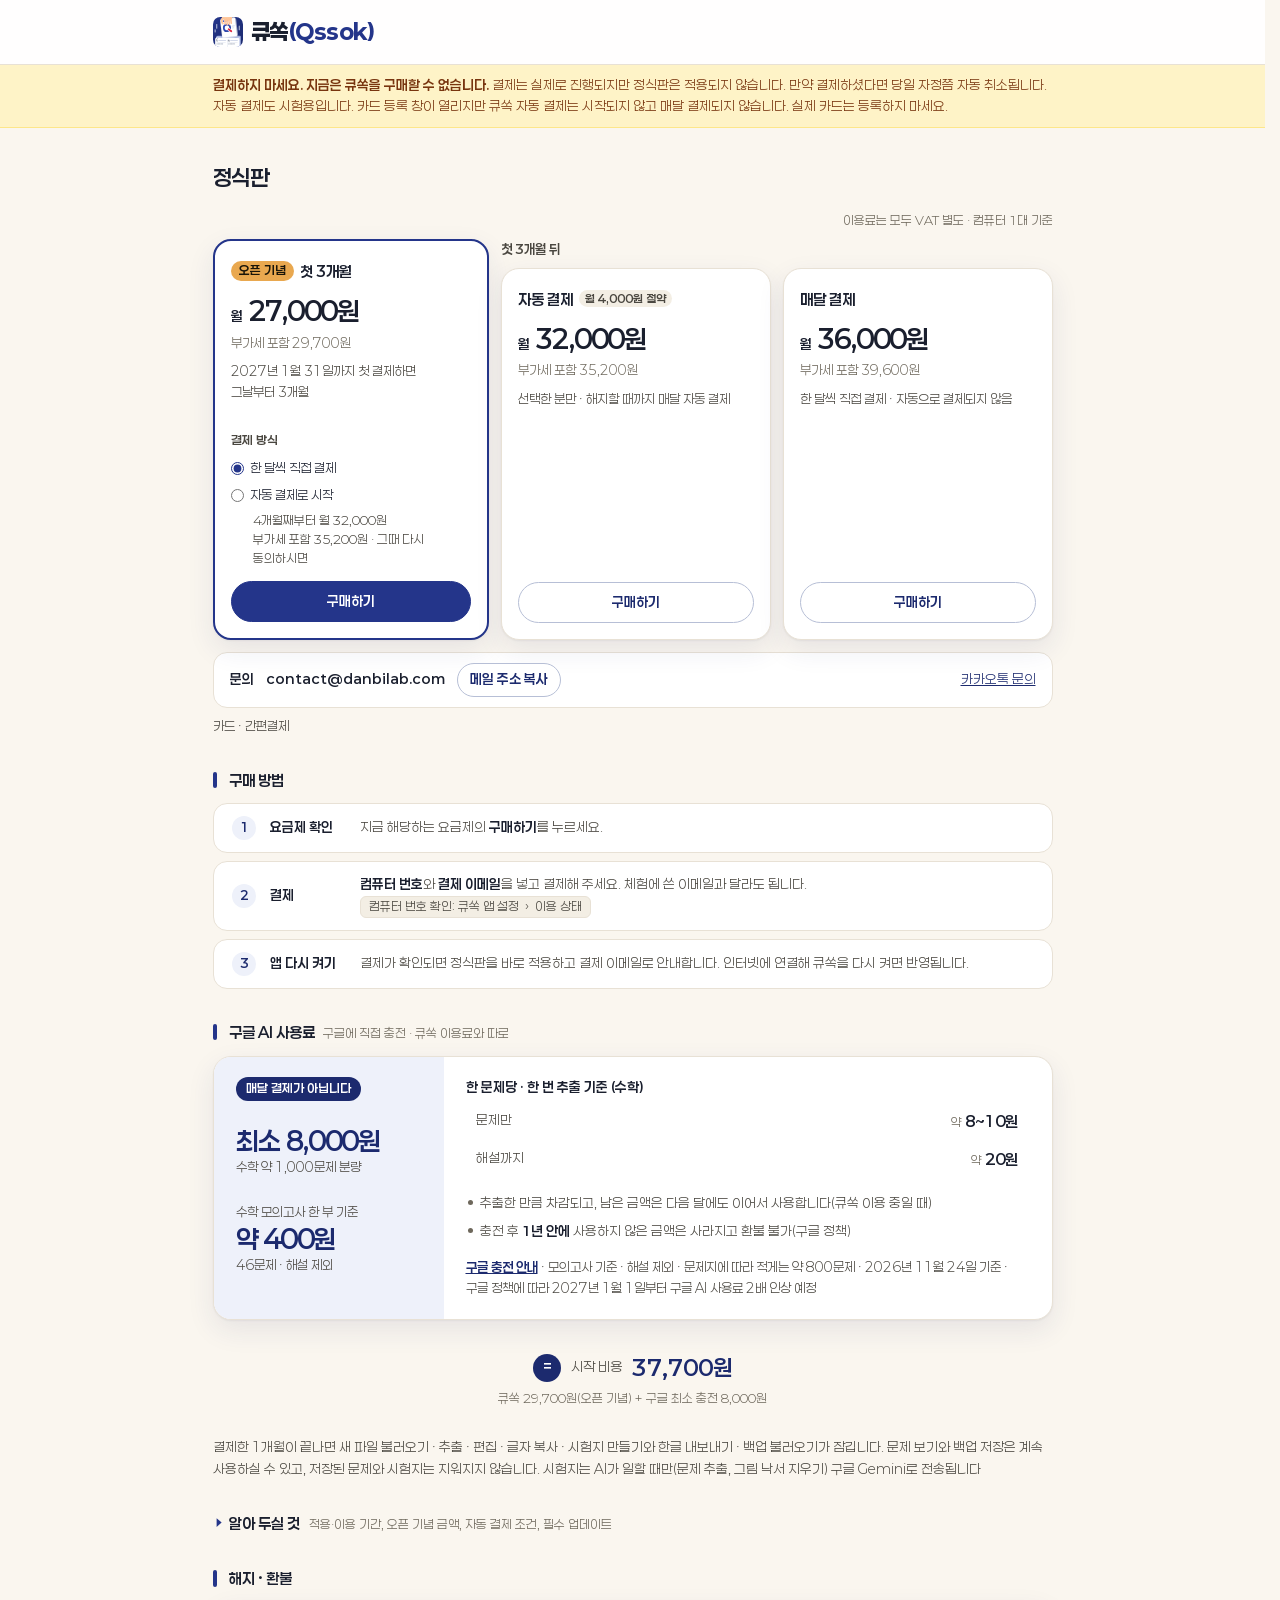
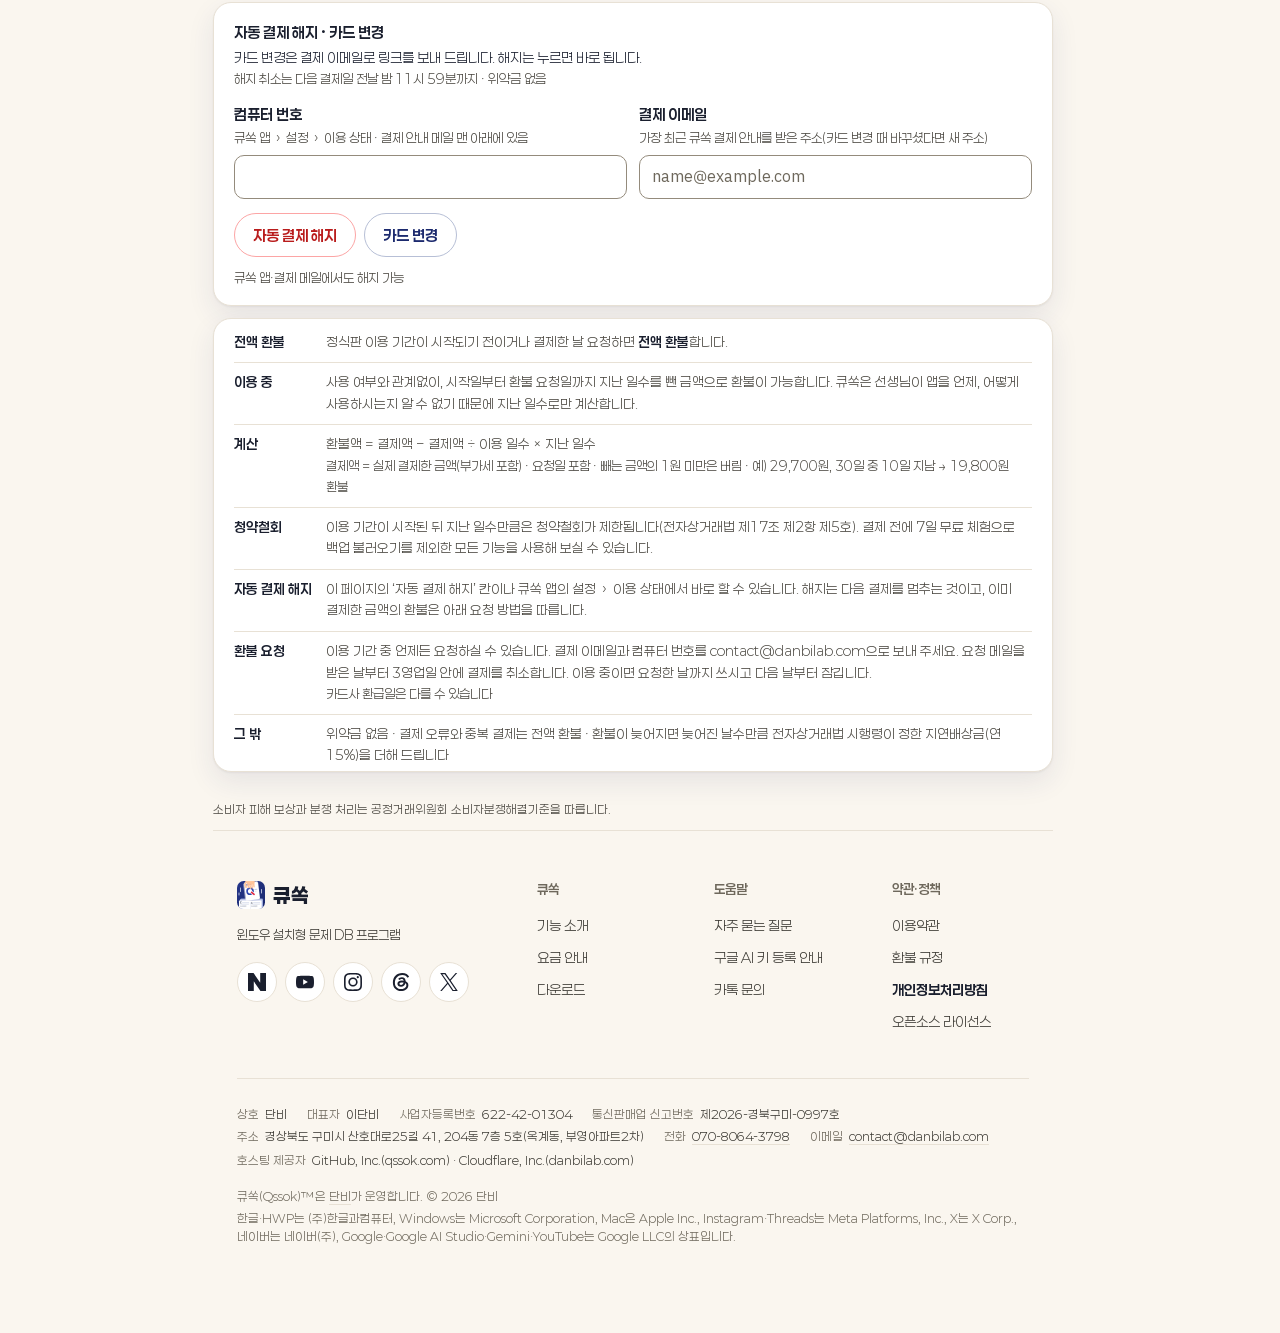
==== commit 0f4377f0: "「쓰다」 문구 정리(이미 든 AI 사용료·한도 문구 인용·판매 잠금 안내·홈 FAQ) · 충전 분량 「약 1,000문제」·문제만 약 8~10원 (exam-builder 3b1bca" ====
--- a/buy/index.html
+++ b/buy/index.html
@@ -749,19 +749,19 @@
   <div class="ai">
     <div class="ai-nums">
       <p class="ai-lead">매달 결제가 아닙니다</p>
-      <div><b>최소 8,000원</b><small>수학 약 800~1,000문제 분량</small></div>
+      <div><b>최소 8,000원</b><small>수학 약 1,000문제 분량</small></div>
       <div><span>수학 모의고사 한 부 기준</span><b>약 400원</b><small>46문제 · 해설 제외</small></div>
     </div>
     <div class="ai-info">
       <p class="ai-cap">한 문제당 · 한 번 추출 기준 (수학)</p>
-      <table class="ai-table"><tbody><tr><th scope="row">문제만</th><td><small>약</small> 7~9원</td></tr><tr class="sol"><th scope="row">해설까지</th><td><small>약</small> 20원</td></tr></tbody></table>
+      <table class="ai-table"><tbody><tr><th scope="row">문제만</th><td><small>약</small> 8~10원</td></tr><tr class="sol"><th scope="row">해설까지</th><td><small>약</small> 20원</td></tr></tbody></table>
       <ul class="ai-notes"><li>추출한 만큼 차감되고, 남은 금액은 다음 달에도 이어서 사용합니다(큐쏙 이용 중일 때)</li><li>충전 후 <b>1년 안에</b> 사용하지 않은 금액은 사라지고 <span class="nw">환불 불가(구글 정책)</span></li></ul>
-      <p class="ai-foot"><a href="https://qssok.com/guide/ai-key/#charge">구글 충전 안내</a> · 2026년 11월 24일 기준 · 구글 정책에 따라 2027년 1월 1일부터 구글 AI 사용료 2배 인상 예정</p>
+      <p class="ai-foot"><a href="https://qssok.com/guide/ai-key/#charge">구글 충전 안내</a> · 모의고사 기준 · 해설 제외 · 문제지에 따라 적게는 약 800문제 · 2026년 11월 24일 기준 · 구글 정책에 따라 2027년 1월 1일부터 구글 AI 사용료 2배 인상 예정</p>
     </div>
   </div>
   <p class="start-sum"><span class="eq" aria-hidden="true">=</span>시작 비용 <b>37,700원</b><small>큐쏙 29,700원(오픈 기념) + 구글 최소 충전 8,000원</small></p>
 
-  <p class="more-lock">결제한 1개월이 끝나면 새 파일 불러오기 · 추출 · 편집 · 글자 복사 · 시험지 만들기와 한글 내보내기 · 백업 불러오기가 잠깁니다. 문제 보기와 백업 저장은 계속 쓰실 수 있고, 저장된 문제와 시험지는 지워지지 않습니다. 시험지는 AI가 일할 때만(문제 추출, 그림 낙서 지우기) 구글 Gemini로 전송됩니다</p>
+  <p class="more-lock">결제한 1개월이 끝나면 새 파일 불러오기 · 추출 · 편집 · 글자 복사 · 시험지 만들기와 한글 내보내기 · 백업 불러오기가 잠깁니다. 문제 보기와 백업 저장은 계속 사용하실 수 있고, 저장된 문제와 시험지는 지워지지 않습니다. 시험지는 AI가 일할 때만(문제 추출, 그림 낙서 지우기) 구글 Gemini로 전송됩니다</p>
   <details class="more"><summary><svg viewBox="0 0 24 24" aria-hidden="true"><path d="M9 5l8 7-8 7z"/></svg>알아 두실 것 <span>적용·이용 기간, 오픈 기념 금액, 자동 결제 조건, 필수 업데이트</span></summary><ul class="know">
     <li>결제가 확인되면 1개월을 바로 적용합니다. 큐쏙을 켜지 않아도 기간은 시작됩니다. 적용한 날부터 시작하며, 체험이나 앞서 결제한 달이 남아 있으면 그 기간이 끝난 다음 날부터 시작합니다</li>
     <li>오픈 기념(직접 결제)과 매달 결제는 한 달씩 직접 결제합니다. 기간이 끝나기 전에 결제하셔도 남은 기간 뒤에 이어집니다. 이용 기간이 일주일 넘게 남아 있으면 결제창을 열기 전에 끝나는 날을 한 번 더 보여 드립니다. 미리 결제는 이번에 결제하시는 1개월까지 더한 끝나는 날이 오늘부터 3개월 안일 때까지만 할 수 있습니다. 끝나는 날은 큐쏙 앱의 설정 › 이용 상태에서 볼 수 있습니다</li>
@@ -881,7 +881,7 @@
         <label class="all"><input type="checkbox" id="agAll"><span>전체 동의 <small id="allHint">아래 <span id="agN">3</span>가지를 모두 확인했습니다.</small><span class="slot" id="aSlot"></span></span></label>
         <div class="ags" id="ags">
           <label class="ag"><input type="checkbox"><span><b>[필수] 이용약관과 환불정책(제9조)에 동의합니다. <a href="https://danbilab.com/terms/v1.8/" target="_blank" rel="noopener">이용약관 보기</a></b></span></label>
-          <label class="ag"><input type="checkbox"><span><b>[필수] <span class="must">이용 기간이 끝나면 아래 기능이 잠기는 것</span>에 동의합니다.</b><small class="lock-list">새 파일 불러오기 · 추출 · 편집 · 글자 복사 · 시험지 만들기와 한글 내보내기 · 백업 불러오기</small><small>문제 보기와 백업 저장은 계속 쓰실 수 있고, 저장된 문제와 시험지는 지워지지 않습니다.</small></span></label>
+          <label class="ag"><input type="checkbox"><span><b>[필수] <span class="must">이용 기간이 끝나면 아래 기능이 잠기는 것</span>에 동의합니다.</b><small class="lock-list">새 파일 불러오기 · 추출 · 편집 · 글자 복사 · 시험지 만들기와 한글 내보내기 · 백업 불러오기</small><small>문제 보기와 백업 저장은 계속 사용하실 수 있고, 저장된 문제와 시험지는 지워지지 않습니다.</small></span></label>
           <label class="ag"><input type="checkbox"><span><b>[필수] 구글 AI 키를 직접 받아 넣어야 추출할 수 있다는 것에 동의합니다.</b><small>구글 AI 사용료는 추출한 만큼 본인이 구글에 냅니다. <span class="must">큐쏙 이용료와 별도입니다.</span> 구글에 낸 돈은 큐쏙이 돌려 드리거나 대신 내 드리지 않습니다. 추출할 때 페이지 이미지가 구글로 전송됩니다.</small></span></label>
           <!-- 자동 결제 경로만(legal 11-18 — 미리 체크 ⛔, 전환 금액·해지 방법을 숨기지 않는다). 문장은 buy.js가 상품에 맞춰 넣는다 -->
           <!-- 결제일·금액 미리 알림 + 약관 링크(포트원 정기결제 심사 보완 권고 · legal·ux-writing 11-23 — 약관 제8조의2 제5·6항과 같은 말. 「두 번째 결제부터」 = 첫 결제는 5항 예외) -->
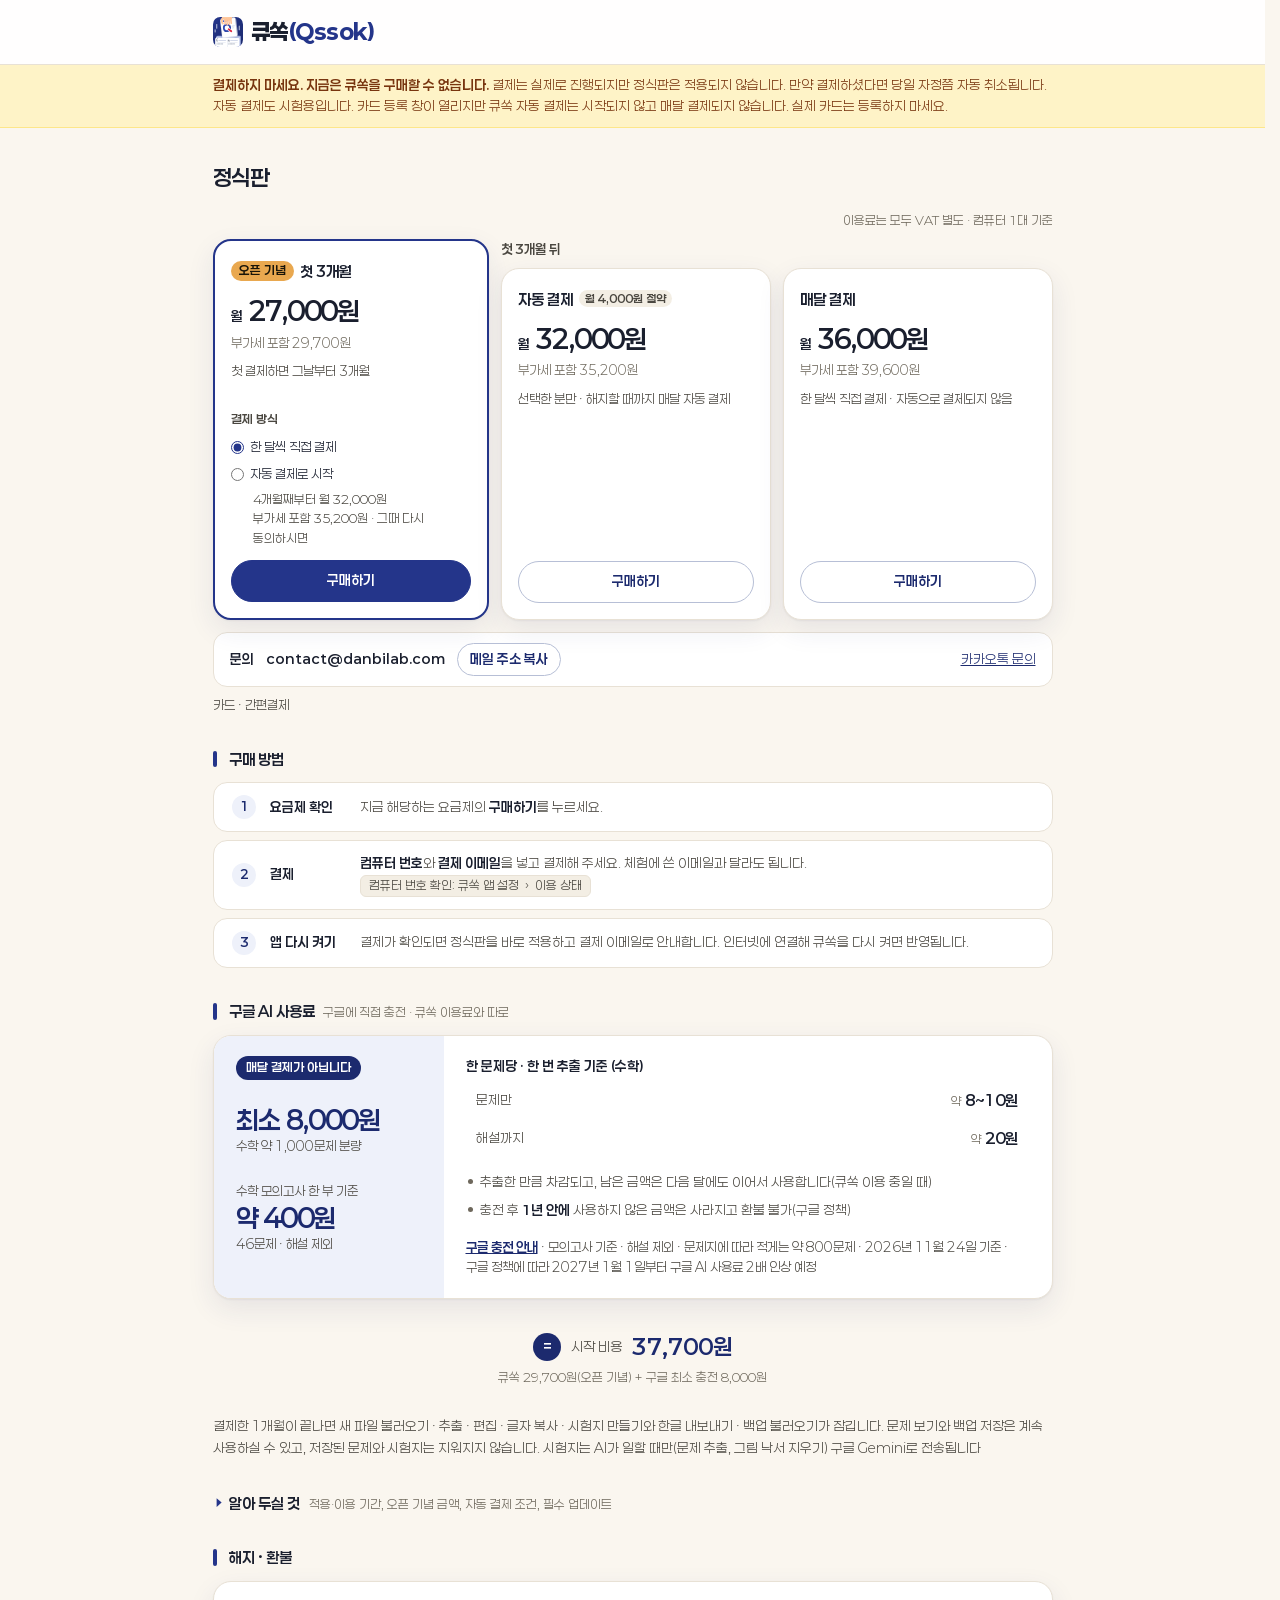
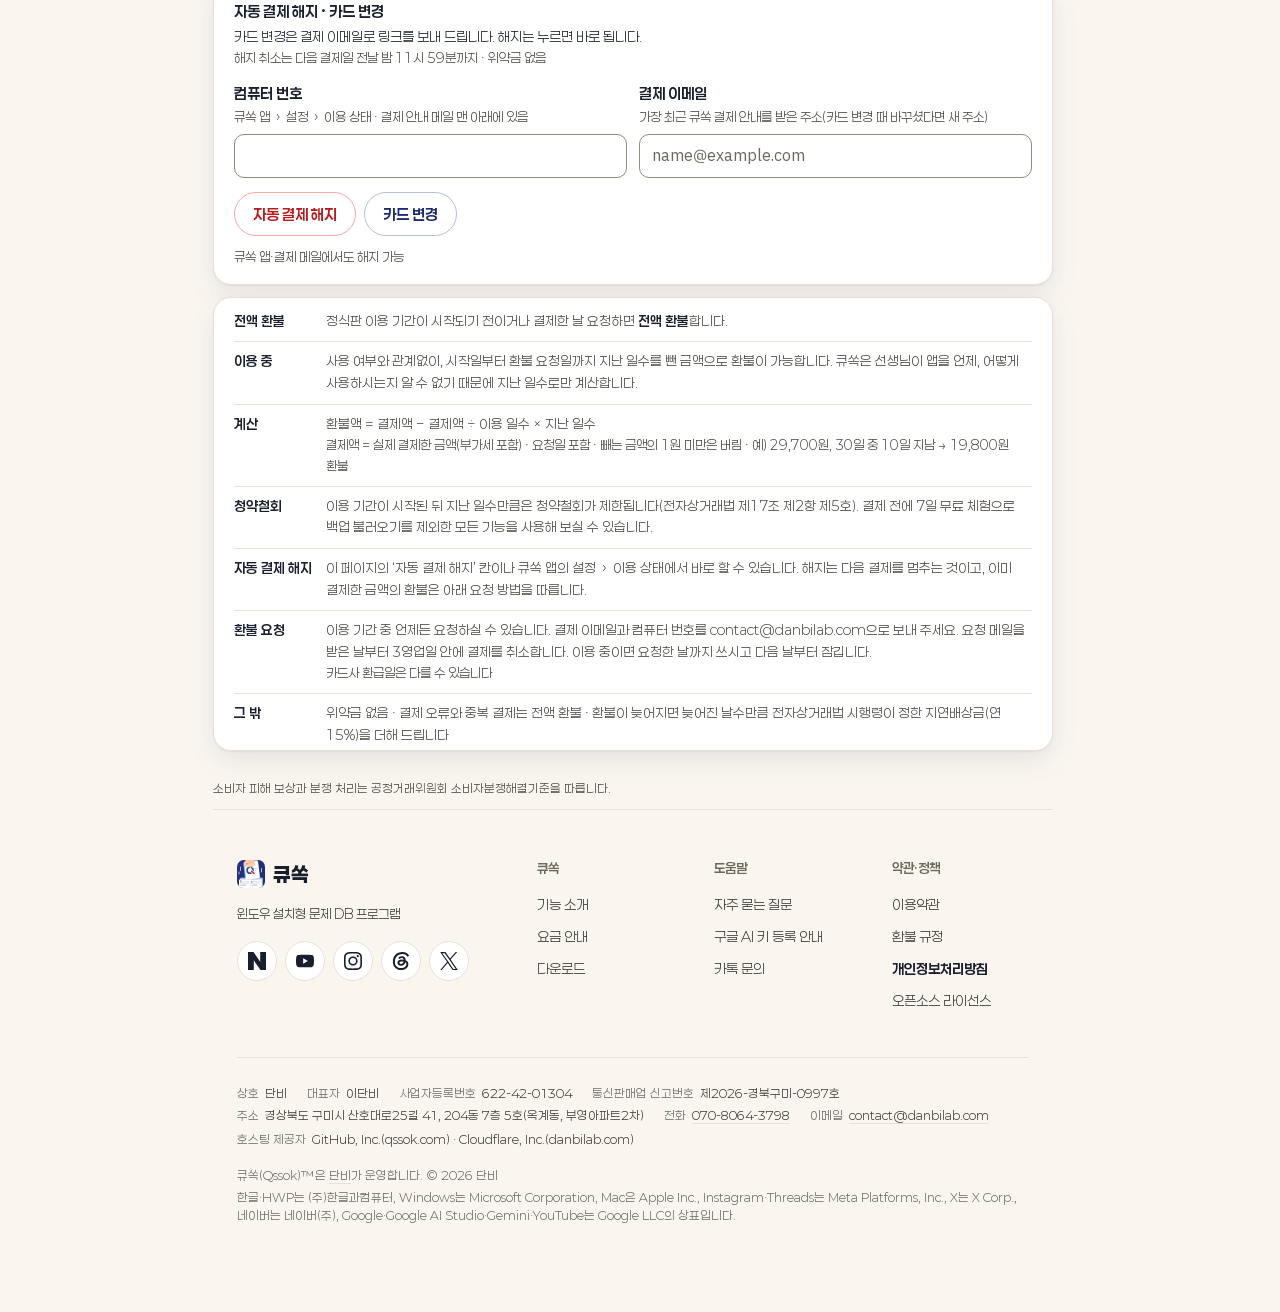
==== commit 2ab9d1ac: "오픈 기념 마감 날짜 문장 뺌(홈·판매 페이지·결제창 조건 줄) (exam-builder ef6d719)" ====
--- a/buy/index.html
+++ b/buy/index.html
@@ -727,7 +727,7 @@
     <p class="cards-hd">이용료는 모두 VAT 별도 · 컴퓨터 1대 기준</p>
     <!-- 두 단계(md·legal 11-18 — 홈페이지 v255와 한 벌): 오픈 기념 첫 3개월(결제 방식은 손님이 고름, 기본 = 직접) → 첫 3개월 뒤 자동·매달 -->
     <div class="cards stage">
-    <section class="card emph" data-card="open3"><p class="name"><span class="open">오픈 기념</span>첫 3개월</p><div class="amt"><p class="price">월 <b>27,000원</b><small>부가세 포함 29,700원</small></p><p class="cond">2027년 1월 31일까지 첫 결제하면 <span class="nw">그날부터 3개월</span></p></div>
+    <section class="card emph" data-card="open3"><p class="name"><span class="open">오픈 기념</span>첫 3개월</p><div class="amt"><p class="price">월 <b>27,000원</b><small>부가세 포함 29,700원</small></p><p class="cond">첫 결제하면 <span class="nw">그날부터 3개월</span></p></div>
       <fieldset class="howpay" data-auto><legend>결제 방식</legend><label><input type="radio" name="o3" value="open3" checked>한 달씩 직접 결제</label><label><input type="radio" name="o3" value="open3auto">자동 결제로 시작</label><p class="howpay-n"><span class="ln">4개월째부터 월 32,000원</span><span class="ln">부가세 포함 35,200원 · 그때 다시 동의하시면</span></p></fieldset>
       <button class="go" type="button" data-buy="open3">구매하기</button></section>
     <div class="later"><p class="later-t">첫 3개월 뒤</p><div class="cards two">
@@ -765,7 +765,7 @@
   <details class="more"><summary><svg viewBox="0 0 24 24" aria-hidden="true"><path d="M9 5l8 7-8 7z"/></svg>알아 두실 것 <span>적용·이용 기간, 오픈 기념 금액, 자동 결제 조건, 필수 업데이트</span></summary><ul class="know">
     <li>결제가 확인되면 1개월을 바로 적용합니다. 큐쏙을 켜지 않아도 기간은 시작됩니다. 적용한 날부터 시작하며, 체험이나 앞서 결제한 달이 남아 있으면 그 기간이 끝난 다음 날부터 시작합니다</li>
     <li>오픈 기념(직접 결제)과 매달 결제는 한 달씩 직접 결제합니다. 기간이 끝나기 전에 결제하셔도 남은 기간 뒤에 이어집니다. 이용 기간이 일주일 넘게 남아 있으면 결제창을 열기 전에 끝나는 날을 한 번 더 보여 드립니다. 미리 결제는 이번에 결제하시는 1개월까지 더한 끝나는 날이 오늘부터 3개월 안일 때까지만 할 수 있습니다. 끝나는 날은 큐쏙 앱의 설정 › 이용 상태에서 볼 수 있습니다</li>
-    <li>오픈 기념 금액은 컴퓨터 번호마다 따로 적용됩니다. 그 번호로 2027년 1월 31일까지 첫 결제하면 첫 결제 포함 3개월까지입니다(첫 결제일부터 3개월 안에 3번). 전액 환불된 결제는 세지 않고, 중간에 환불한 결제는 1번으로 셉니다. 중간에 쉬어도 기간은 늘어나지 않습니다. 2027년 2월 1일부터 처음 결제하시면 매달 결제 금액입니다</li>
+    <li>오픈 기념 금액은 컴퓨터 번호마다 따로 적용됩니다. 그 번호로 첫 결제하면 첫 결제 포함 3개월까지입니다(첫 결제일부터 3개월 안에 3번). 전액 환불된 결제는 세지 않고, 중간에 환불한 결제는 1번으로 셉니다. 중간에 쉬어도 기간은 늘어나지 않습니다. 오픈 기념이 끝난 뒤 처음 결제하시면 매달 결제 금액입니다</li>
     <li>자동 결제는 선택한 분만 해당됩니다. 해지할 때까지 등록한 카드로 매달 같은 날 35,200원(월 32,000원, VAT 별도)이 결제됩니다. 오픈 기념을 ‘자동 결제로 시작’하면 첫 3개월은 29,700원입니다. 4개월째부터는 35,200원이며, 4번째 결제일 14일 전에 결제 이메일로 다시 동의를 받고 동의하신 경우에만 결제합니다. 해지는 큐쏙 앱의 설정 › 이용 상태나 <a href="#cancel">이 페이지에서</a> 언제든 할 수 있고, 해지하면 다음 결제부터 멈춥니다.<span class="test-only"> 지금 이 페이지는 심사용 시험판이라 카드를 등록해도 자동 결제가 시작되지 않습니다</span></li>
     <li>오픈 기념 금액 대상인데 39,600원으로 결제하셨다면 문의해 주세요. 차액 9,900원을 돌려드립니다. 컴퓨터를 옮기거나 번호를 고쳐 번호가 달라져도 대상 여부는 처음 번호의 첫 결제일과 횟수로 봅니다</li>
     <li>월 이용료가 바뀌면 한 달 전에 미리 알리고, 이미 결제한 기간에는 적용하지 않습니다</li>
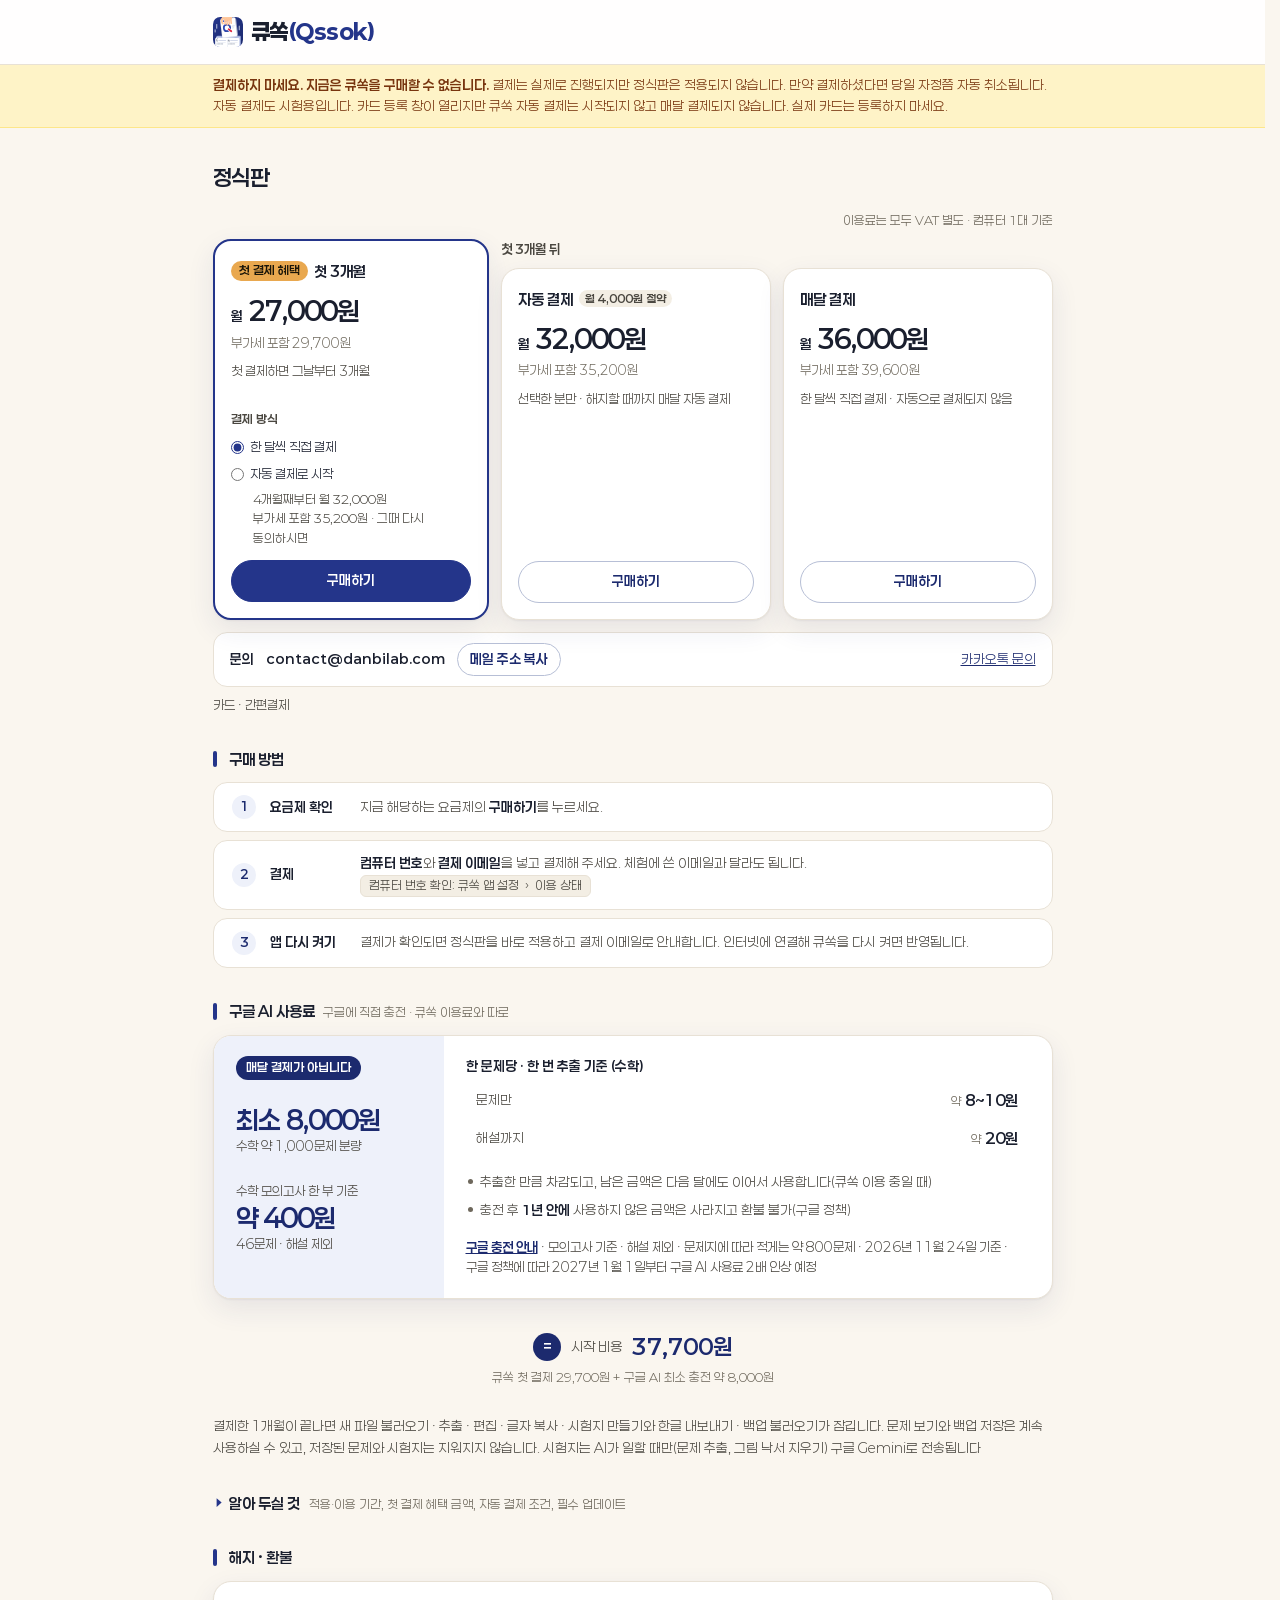
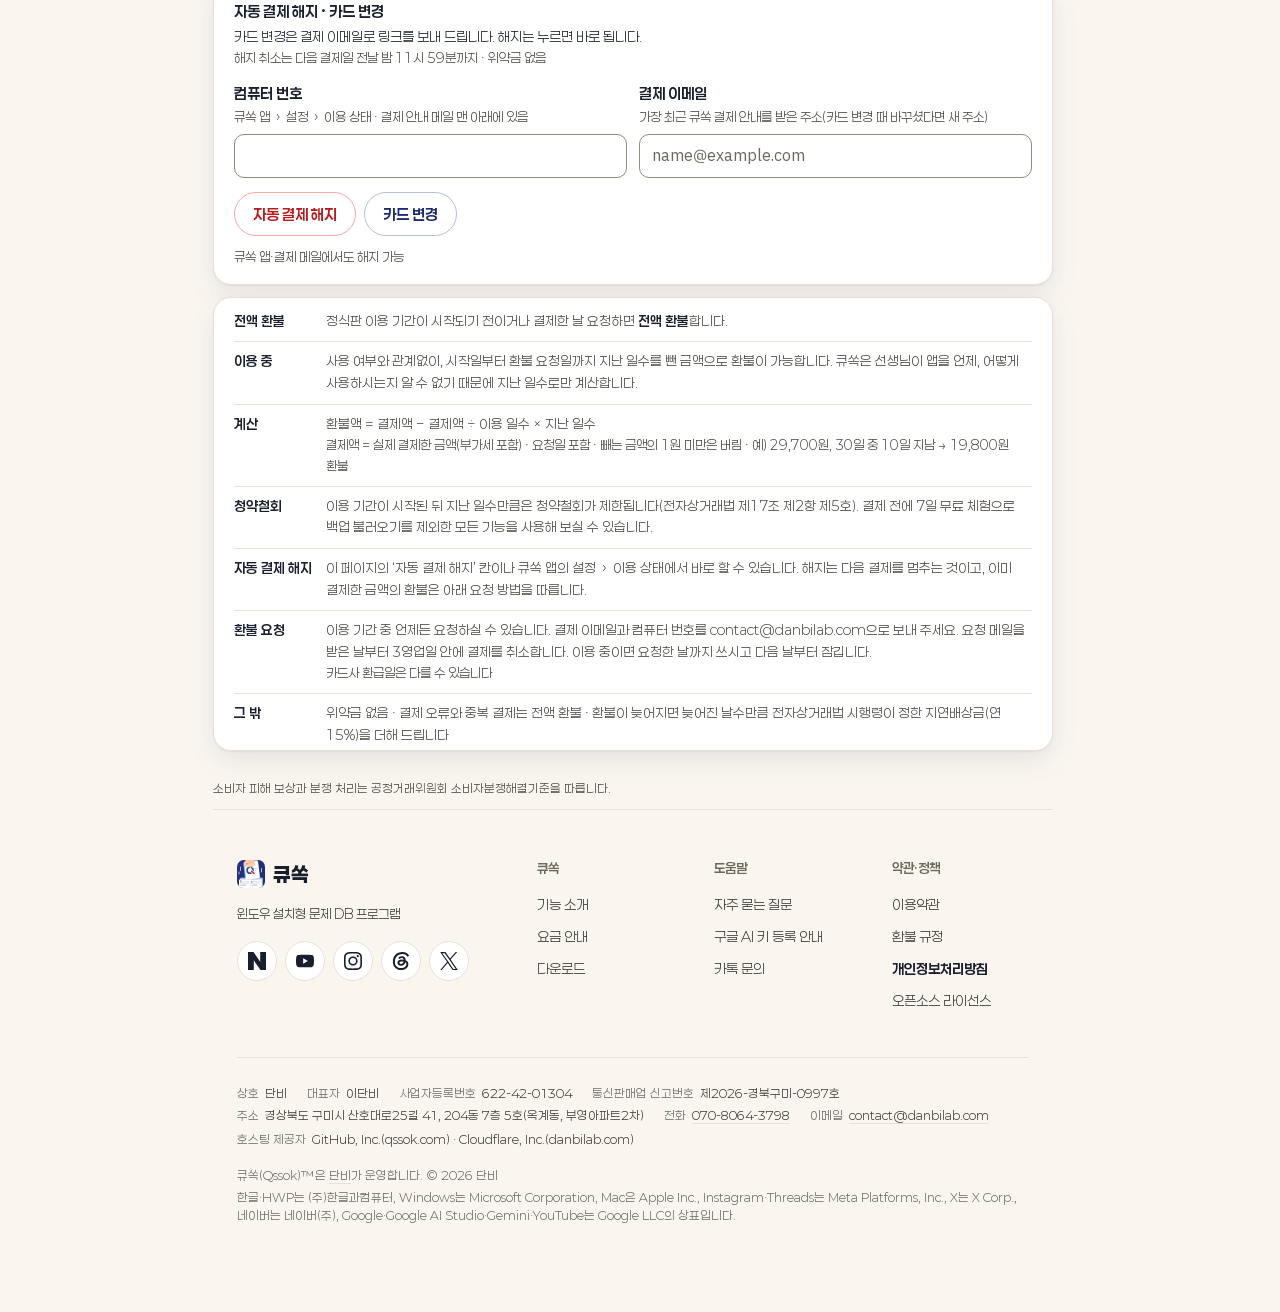
==== commit b1d45bea: "약관 1.9 판(판매 페이지 TERMS_VER·동의 링크·바닥글 환불 규정 → /terms/v1.9/) · 첫 결제 혜택 이름·열고 닫기 (exam-builder 6a4374c —" ====
--- a/buy/index.html
+++ b/buy/index.html
@@ -51,7 +51,7 @@
   .more[open] summary svg { transform: rotate(90deg); }
   .more .know { margin-top: 12px; }
 
-  /* 요금 카드 세 장 — 오픈 기념 첫 3개월만 강조(대표 11-04). 760px 이하 1열 */
+  /* 요금 카드 세 장 — 첫 결제 혜택 첫 3개월만 강조(대표 11-04). 760px 이하 1열 */
   .cards { display: grid; grid-template-columns: repeat(3, minmax(0, 1fr)); gap: 12px; }
   @media (max-width: 760px) { .cards { grid-template-columns: minmax(0, 1fr); } }
   .card { background: var(--surface); border: 1px solid var(--line-strong); border-radius: 14px; padding: 18px 16px 16px; display: flex; flex-direction: column; min-width: 0; }
@@ -551,13 +551,17 @@
   .price small, .cond, .common, .allin span, .allin b, .ai-nums span, .ai-nums small, .ai-foot, .ai-cap small, .step .where, .rf .sub { font-size: 13px; color: var(--ink-2); }
   .dispute { color: var(--ink-2); }
   .soon { background: transparent !important; border: 1px solid var(--line-strong) !important; color: var(--ink-2) !important; }   /* 「준비 중」이 누르는 단추로 읽히지 않게(design 11-09 2차) */
-  /* 두 단계 요금(md 11-18 — 홈페이지 v255 꼴): 왼쪽 오픈 기념, 오른쪽 「첫 3개월 뒤」 자동·매달 */
+  /* 두 단계 요금(md 11-18 — 홈페이지 v255 꼴): 왼쪽 첫 결제 혜택, 오른쪽 「첫 3개월 뒤」 자동·매달 */
   .cards.stage { grid-template-columns: minmax(0, 1fr) minmax(0, 2fr); }
   .later { display: flex; flex-direction: column; min-width: 0; }
   .later-t { margin: 0 0 8px; font-size: 13px; font-weight: 700; color: var(--ink-2); }
   .later .cards.two { flex: 1; }
   @media (max-width: 760px) { .cards.stage { grid-template-columns: minmax(0, 1fr); } .later-t { margin-top: 6px; } }
-  /* 오픈 기념 결제 방식 — 기본 = 직접(자동은 손님이 눌러야, legal 11-18 다크패턴 ⛔) */
+  /* 첫 결제 혜택을 닫았을 때(관리 화면 · 대표 11-25 · 시안 v322 ②) — 혜택 카드·「첫 3개월 뒤」·시작 비용 줄이 숨고 남은 두 장이 온 폭 */
+  .cards.stage.no-open { grid-template-columns: minmax(0, 1fr); }
+  .cards.stage.no-open .later-t { display: none; }
+  .cards.stage > .card[hidden], .start-sum[hidden] { display: none !important; }
+  /* 첫 결제 혜택 결제 방식 — 기본 = 직접(자동은 손님이 눌러야, legal 11-18 다크패턴 ⛔) */
   .howpay { border: 0; margin: 12px 0 12px; padding: 0; min-width: 0; }
   .howpay legend { padding: 0; margin-bottom: 4px; font-size: 12.5px; font-weight: 700; color: var(--ink-2); }
   .howpay label { display: flex; align-items: center; gap: 6px; font-size: 13px; padding: 3px 0; cursor: pointer; }
@@ -725,9 +729,9 @@
   <h1>정식판</h1>
 
     <p class="cards-hd">이용료는 모두 VAT 별도 · 컴퓨터 1대 기준</p>
-    <!-- 두 단계(md·legal 11-18 — 홈페이지 v255와 한 벌): 오픈 기념 첫 3개월(결제 방식은 손님이 고름, 기본 = 직접) → 첫 3개월 뒤 자동·매달 -->
-    <div class="cards stage">
-    <section class="card emph" data-card="open3"><p class="name"><span class="open">오픈 기념</span>첫 3개월</p><div class="amt"><p class="price">월 <b>27,000원</b><small>부가세 포함 29,700원</small></p><p class="cond">첫 결제하면 <span class="nw">그날부터 3개월</span></p></div>
+    <!-- 두 단계(md·legal 11-18 — 홈페이지 v255와 한 벌): 첫 결제 혜택 첫 3개월(결제 방식은 손님이 고름, 기본 = 직접) → 첫 3개월 뒤 자동·매달 -->
+    <div class="cards stage" id="stage" aria-busy="true">
+    <section class="card emph" data-card="open3" hidden><p class="name"><span class="open">첫 결제 혜택</span>첫 3개월</p><div class="amt"><p class="price">월 <b>27,000원</b><small>부가세 포함 29,700원</small></p><p class="cond">첫 결제하면 <span class="nw">그날부터 3개월</span></p></div>
       <fieldset class="howpay" data-auto><legend>결제 방식</legend><label><input type="radio" name="o3" value="open3" checked>한 달씩 직접 결제</label><label><input type="radio" name="o3" value="open3auto">자동 결제로 시작</label><p class="howpay-n"><span class="ln">4개월째부터 월 32,000원</span><span class="ln">부가세 포함 35,200원 · 그때 다시 동의하시면</span></p></fieldset>
       <button class="go" type="button" data-buy="open3">구매하기</button></section>
     <div class="later"><p class="later-t">첫 3개월 뒤</p><div class="cards two">
@@ -759,17 +763,17 @@
       <p class="ai-foot"><a href="https://qssok.com/guide/ai-key/#charge">구글 충전 안내</a> · 모의고사 기준 · 해설 제외 · 문제지에 따라 적게는 약 800문제 · 2026년 11월 24일 기준 · 구글 정책에 따라 2027년 1월 1일부터 구글 AI 사용료 2배 인상 예정</p>
     </div>
   </div>
-  <p class="start-sum"><span class="eq" aria-hidden="true">=</span>시작 비용 <b>37,700원</b><small>큐쏙 29,700원(오픈 기념) + 구글 최소 충전 8,000원</small></p>
+  <p class="start-sum" id="startSum" hidden><span class="eq" aria-hidden="true">=</span>시작 비용 <b>37,700원</b><small>큐쏙 첫 결제 29,700원 + 구글 AI 최소 충전 약 8,000원</small></p>
 
   <p class="more-lock">결제한 1개월이 끝나면 새 파일 불러오기 · 추출 · 편집 · 글자 복사 · 시험지 만들기와 한글 내보내기 · 백업 불러오기가 잠깁니다. 문제 보기와 백업 저장은 계속 사용하실 수 있고, 저장된 문제와 시험지는 지워지지 않습니다. 시험지는 AI가 일할 때만(문제 추출, 그림 낙서 지우기) 구글 Gemini로 전송됩니다</p>
-  <details class="more"><summary><svg viewBox="0 0 24 24" aria-hidden="true"><path d="M9 5l8 7-8 7z"/></svg>알아 두실 것 <span>적용·이용 기간, 오픈 기념 금액, 자동 결제 조건, 필수 업데이트</span></summary><ul class="know">
+  <details class="more"><summary><svg viewBox="0 0 24 24" aria-hidden="true"><path d="M9 5l8 7-8 7z"/></svg>알아 두실 것 <span>적용·이용 기간, 첫 결제 혜택 금액, 자동 결제 조건, 필수 업데이트</span></summary><ul class="know">
     <li>결제가 확인되면 1개월을 바로 적용합니다. 큐쏙을 켜지 않아도 기간은 시작됩니다. 적용한 날부터 시작하며, 체험이나 앞서 결제한 달이 남아 있으면 그 기간이 끝난 다음 날부터 시작합니다</li>
-    <li>오픈 기념(직접 결제)과 매달 결제는 한 달씩 직접 결제합니다. 기간이 끝나기 전에 결제하셔도 남은 기간 뒤에 이어집니다. 이용 기간이 일주일 넘게 남아 있으면 결제창을 열기 전에 끝나는 날을 한 번 더 보여 드립니다. 미리 결제는 이번에 결제하시는 1개월까지 더한 끝나는 날이 오늘부터 3개월 안일 때까지만 할 수 있습니다. 끝나는 날은 큐쏙 앱의 설정 › 이용 상태에서 볼 수 있습니다</li>
-    <li>오픈 기념 금액은 컴퓨터 번호마다 따로 적용됩니다. 그 번호로 첫 결제하면 첫 결제 포함 3개월까지입니다(첫 결제일부터 3개월 안에 3번). 전액 환불된 결제는 세지 않고, 중간에 환불한 결제는 1번으로 셉니다. 중간에 쉬어도 기간은 늘어나지 않습니다. 오픈 기념이 끝난 뒤 처음 결제하시면 매달 결제 금액입니다</li>
-    <li>자동 결제는 선택한 분만 해당됩니다. 해지할 때까지 등록한 카드로 매달 같은 날 35,200원(월 32,000원, VAT 별도)이 결제됩니다. 오픈 기념을 ‘자동 결제로 시작’하면 첫 3개월은 29,700원입니다. 4개월째부터는 35,200원이며, 4번째 결제일 14일 전에 결제 이메일로 다시 동의를 받고 동의하신 경우에만 결제합니다. 해지는 큐쏙 앱의 설정 › 이용 상태나 <a href="#cancel">이 페이지에서</a> 언제든 할 수 있고, 해지하면 다음 결제부터 멈춥니다.<span class="test-only"> 지금 이 페이지는 심사용 시험판이라 카드를 등록해도 자동 결제가 시작되지 않습니다</span></li>
-    <li>오픈 기념 금액 대상인데 39,600원으로 결제하셨다면 문의해 주세요. 차액 9,900원을 돌려드립니다. 컴퓨터를 옮기거나 번호를 고쳐 번호가 달라져도 대상 여부는 처음 번호의 첫 결제일과 횟수로 봅니다</li>
+    <li>첫 결제 혜택(직접 결제)과 매달 결제는 한 달씩 직접 결제합니다. 기간이 끝나기 전에 결제하셔도 남은 기간 뒤에 이어집니다. 이용 기간이 일주일 넘게 남아 있으면 결제창을 열기 전에 끝나는 날을 한 번 더 보여 드립니다. 미리 결제는 이번에 결제하시는 1개월까지 더한 끝나는 날이 오늘부터 3개월 안일 때까지만 할 수 있습니다. 끝나는 날은 큐쏙 앱의 설정 › 이용 상태에서 볼 수 있습니다</li>
+    <li>첫 결제 혜택 금액은 컴퓨터 번호마다 따로 적용됩니다. 그 번호로 첫 결제하면 첫 결제 포함 3개월까지입니다(첫 결제일부터 3개월 안에 3번). 전액 환불된 결제는 세지 않고, 중간에 환불한 결제는 1번으로 셉니다. 중간에 쉬어도 기간은 늘어나지 않습니다. 첫 결제 혜택을 진행하지 않는 기간에 처음 결제하시면 처음부터 자동 결제·매달 결제 금액이며, 나중에 첫 결제 혜택을 다시 진행해도 그 컴퓨터 번호에는 적용되지 않습니다. 이미 첫 결제를 하신 분은 3번까지 그대로 적용됩니다</li>
+    <li>자동 결제는 선택한 분만 해당됩니다. 해지할 때까지 등록한 카드로 매달 같은 날 35,200원(월 32,000원, VAT 별도)이 결제됩니다. <span id="openAutoPh" hidden>첫 결제 혜택을 ‘자동 결제로 시작’하면 첫 3개월은 29,700원입니다. 4개월째부터는 35,200원이며, 4번째 결제일 14일 전에 결제 이메일로 다시 동의를 받고 동의하신 경우에만 결제합니다. </span>해지는 큐쏙 앱의 설정 › 이용 상태나 <a href="#cancel">이 페이지에서</a> 언제든 할 수 있고, 해지하면 다음 결제부터 멈춥니다.<span class="test-only"> 지금 이 페이지는 심사용 시험판이라 카드를 등록해도 자동 결제가 시작되지 않습니다</span></li>
+    <li>첫 결제 혜택 금액 대상인데 39,600원으로 결제하셨다면 문의해 주세요. 차액 9,900원을 돌려드립니다. 컴퓨터를 옮기거나 번호를 고쳐 번호가 달라져도 대상 여부는 처음 번호의 첫 결제일과 횟수로 봅니다</li>
     <li>월 이용료가 바뀌면 한 달 전에 미리 알리고, 이미 결제한 기간에는 적용하지 않습니다</li>
-    <li>필수 업데이트가 나오면 큐쏙 안에서 기한과 함께 알려 드립니다. 기한은 그 컴퓨터에 처음 알린 날부터 30일 이상입니다(구글 AI가 바뀌어 지금 버전의 추출이 이미 되지 않을 때는 알린 날부터). 기한이 지나도 업데이트하지 않으면 그 버전은 추출 기능만 잠기고, 문제 보기·편집, 시험지 만들기, 한글 내보내기, 백업 저장과 저장된 데이터는 그대로입니다. 업데이트는 직접 설치하실 때만 되며, 설치하면 바로 추출할 수 있습니다. 정식판 이용 중에 지원이 끝난 Windows 등으로 설치할 수 없으면 요청하실 때 남은 기간을 환불해 드립니다 (<a href="https://danbilab.com/terms/v1.8/#art22-2">약관 제22조의2</a>)</li>
+    <li>필수 업데이트가 나오면 큐쏙 안에서 기한과 함께 알려 드립니다. 기한은 그 컴퓨터에 처음 알린 날부터 30일 이상입니다(구글 AI가 바뀌어 지금 버전의 추출이 이미 되지 않을 때는 알린 날부터). 기한이 지나도 업데이트하지 않으면 그 버전은 추출 기능만 잠기고, 문제 보기·편집, 시험지 만들기, 한글 내보내기, 백업 저장과 저장된 데이터는 그대로입니다. 업데이트는 직접 설치하실 때만 되며, 설치하면 바로 추출할 수 있습니다. 정식판 이용 중에 지원이 끝난 Windows 등으로 설치할 수 없으면 요청하실 때 남은 기간을 환불해 드립니다 (<a href="https://danbilab.com/terms/v1.9/#art22-2">약관 제22조의2</a>)</li>
     <li>필요한 것: Windows 10 이상(64비트) · 인터넷 연결 (지금은 Windows용만 있습니다. Mac용은 준비 중입니다)</li>
   </ul></details>
 
@@ -811,7 +815,7 @@
 <div class="sf-cols" role="navigation" aria-label="큐쏙 사이트 안내">
 <div class="sf-col sf-c1"><p class="sf-h">큐쏙</p><ul><li><a href="https://qssok.com/#features">기능 소개</a></li><li><a href="https://qssok.com/#pricing">요금 안내</a></li><li><a href="https://qssok.com/#download">다운로드</a></li></ul></div>
 <div class="sf-col sf-c2"><p class="sf-h">도움말</p><ul><li class="o-faq"><a href="https://qssok.com/#faq">자주 묻는 질문</a></li><li class="o-key"><a href="https://qssok.com/guide/ai-key/">구글 AI 키 등록 안내</a></li><li class="o-kakao"><a href="https://open.kakao.com/o/swrvSxUi" target="_blank" rel="noopener">카톡 문의</a></li></ul></div>
-<div class="sf-col sf-c3"><p class="sf-h">약관·정책</p><ul><li class="o-terms"><a href="https://danbilab.com/terms/">이용약관</a></li><li class="o-refund"><a href="https://danbilab.com/terms/v1.8/#art9">환불 규정</a></li><li class="o-pp"><a href="https://danbilab.com/privacy/"><strong>개인정보처리방침</strong></a></li><li class="o-lic"><a href="https://danbilab.com/licenses/">오픈소스 라이선스</a></li></ul></div>
+<div class="sf-col sf-c3"><p class="sf-h">약관·정책</p><ul><li class="o-terms"><a href="https://danbilab.com/terms/">이용약관</a></li><li class="o-refund"><a href="https://danbilab.com/terms/v1.9/#art9">환불 규정</a></li><li class="o-pp"><a href="https://danbilab.com/privacy/"><strong>개인정보처리방침</strong></a></li><li class="o-lic"><a href="https://danbilab.com/licenses/">오픈소스 라이선스</a></li></ul></div>
 </div>
 </div>
 <div class="sf-biz"><dl><div class="sf-pc"><dt>상호</dt><dd>단비</dd></div><div class="sf-pc"><dt>대표자</dt><dd>이단비</dd></div><div class="sf-mo"><dt>상호·대표자</dt><dd>단비 · 이단비</dd></div><div><dt>사업자등록번호</dt><dd>622-42-01304</dd></div><div><dt>통신판매업 신고번호</dt><dd>제2026-경북구미-0997호</dd></div></dl><dl><div class="sf-wr"><dt>주소</dt><dd>경상북도 구미시 산호대로25길 41, 204동 7층 5호(옥계동, 부영아파트2차)</dd></div><div><dt>전화</dt><dd><a class="sf-u" href="tel:070-8064-3798">070-8064-3798</a></dd></div><div><dt>이메일</dt><dd><a class="sf-u" href="mailto:contact@danbilab.com">contact@danbilab.com</a></dd></div><div class="sf-wr"><dt>호스팅 제공자</dt><dd><span class="sf-h1">GitHub, Inc.<wbr>(qssok.com)</span><span class="sf-hs"> · </span><span class="sf-h1">Cloudflare, Inc.<wbr>(danbilab.com)</span></dd></div></dl></div>
@@ -880,12 +884,12 @@
         </div>
         <label class="all"><input type="checkbox" id="agAll"><span>전체 동의 <small id="allHint">아래 <span id="agN">3</span>가지를 모두 확인했습니다.</small><span class="slot" id="aSlot"></span></span></label>
         <div class="ags" id="ags">
-          <label class="ag"><input type="checkbox"><span><b>[필수] 이용약관과 환불정책(제9조)에 동의합니다. <a href="https://danbilab.com/terms/v1.8/" target="_blank" rel="noopener">이용약관 보기</a></b></span></label>
+          <label class="ag"><input type="checkbox"><span><b>[필수] 이용약관과 환불정책(제9조)에 동의합니다. <a href="https://danbilab.com/terms/v1.9/" target="_blank" rel="noopener">이용약관 보기</a></b></span></label>
           <label class="ag"><input type="checkbox"><span><b>[필수] <span class="must">이용 기간이 끝나면 아래 기능이 잠기는 것</span>에 동의합니다.</b><small class="lock-list">새 파일 불러오기 · 추출 · 편집 · 글자 복사 · 시험지 만들기와 한글 내보내기 · 백업 불러오기</small><small>문제 보기와 백업 저장은 계속 사용하실 수 있고, 저장된 문제와 시험지는 지워지지 않습니다.</small></span></label>
           <label class="ag"><input type="checkbox"><span><b>[필수] 구글 AI 키를 직접 받아 넣어야 추출할 수 있다는 것에 동의합니다.</b><small>구글 AI 사용료는 추출한 만큼 본인이 구글에 냅니다. <span class="must">큐쏙 이용료와 별도입니다.</span> 구글에 낸 돈은 큐쏙이 돌려 드리거나 대신 내 드리지 않습니다. 추출할 때 페이지 이미지가 구글로 전송됩니다.</small></span></label>
           <!-- 자동 결제 경로만(legal 11-18 — 미리 체크 ⛔, 전환 금액·해지 방법을 숨기지 않는다). 문장은 buy.js가 상품에 맞춰 넣는다 -->
           <!-- 결제일·금액 미리 알림 + 약관 링크(포트원 정기결제 심사 보완 권고 · legal·ux-writing 11-23 — 약관 제8조의2 제5·6항과 같은 말. 「두 번째 결제부터」 = 첫 결제는 5항 예외) -->
-          <label class="ag" id="agAuto" hidden><input type="checkbox"><span><b id="agAutoT"></b><small><span id="agAutoN"></span> <a href="https://danbilab.com/terms/v1.8/#art8-2" target="_blank" rel="noopener">자동 결제 약관 보기</a></small></span></label>
+          <label class="ag" id="agAuto" hidden><input type="checkbox"><span><b id="agAutoT"></b><small><span id="agAutoN"></span> <a href="https://danbilab.com/terms/v1.9/#art8-2" target="_blank" rel="noopener">자동 결제 약관 보기</a></small></span></label>
         </div>
       </section>
     </fieldset>
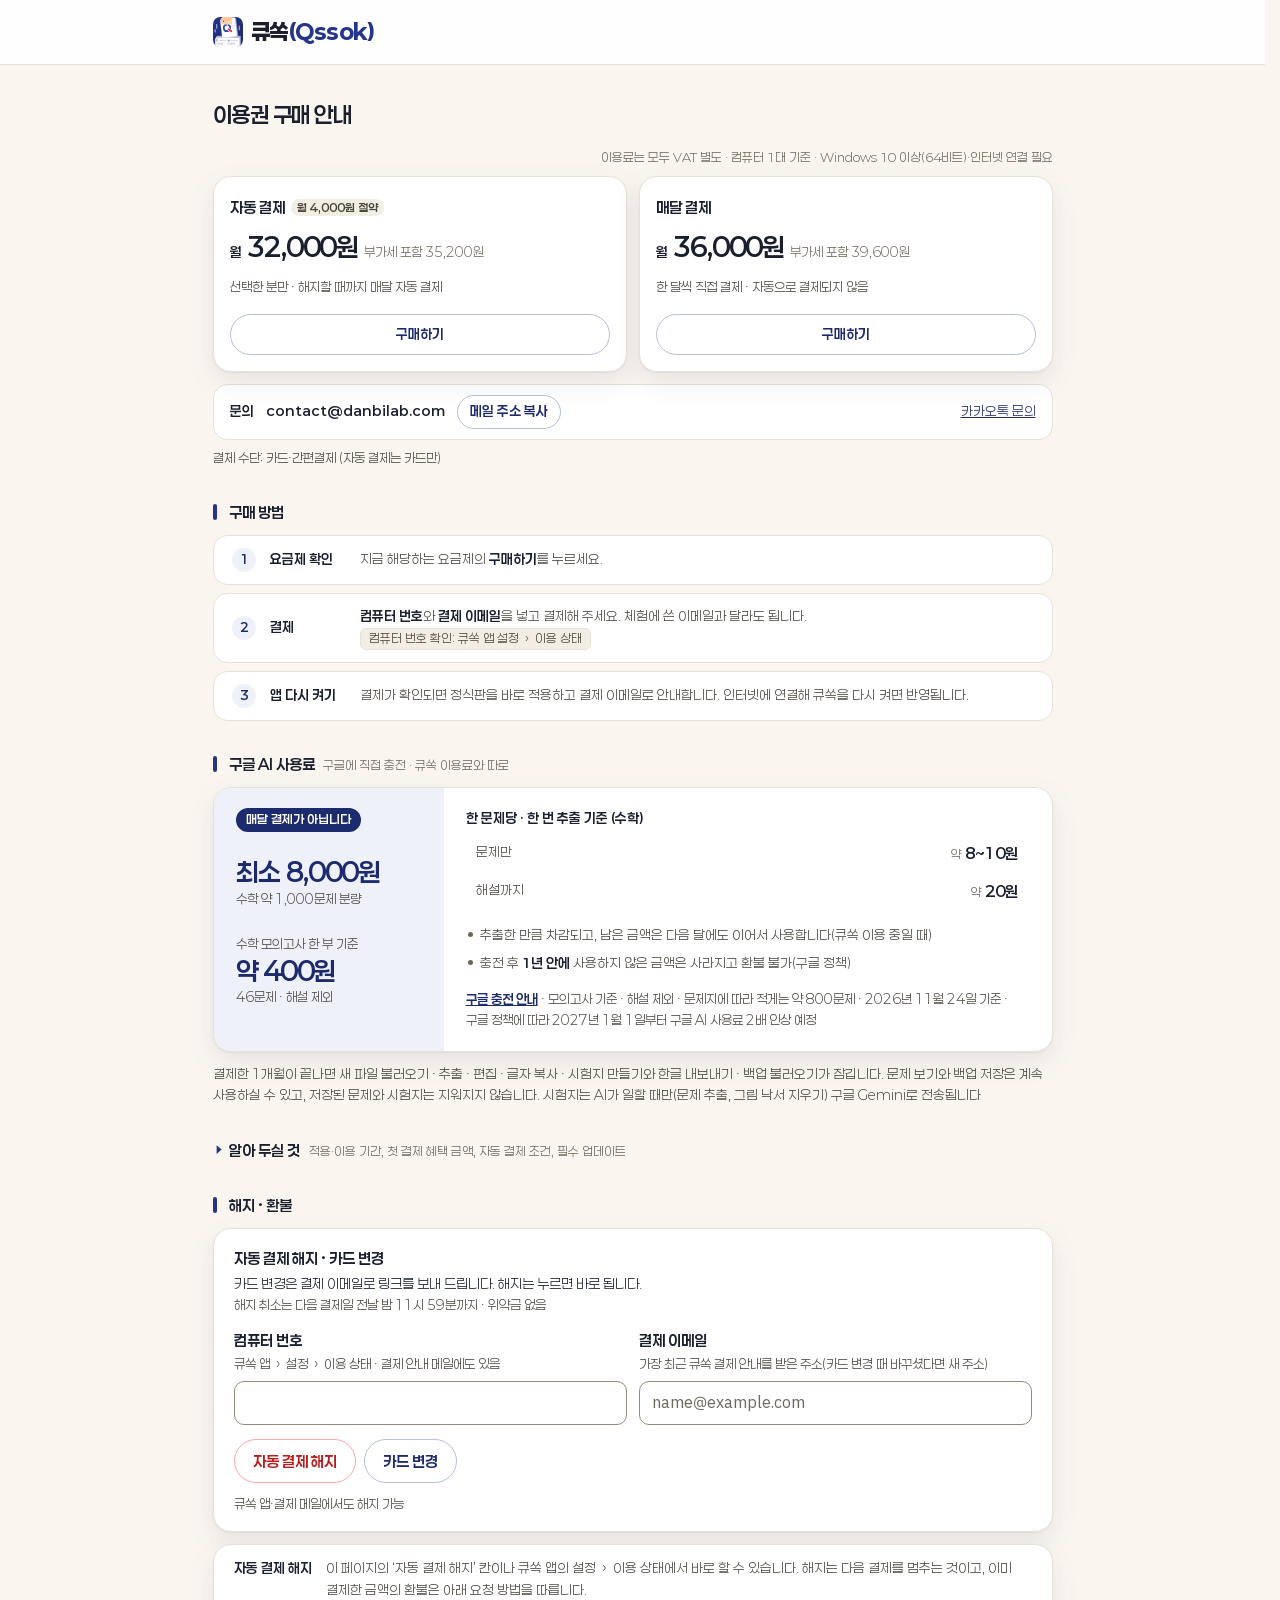
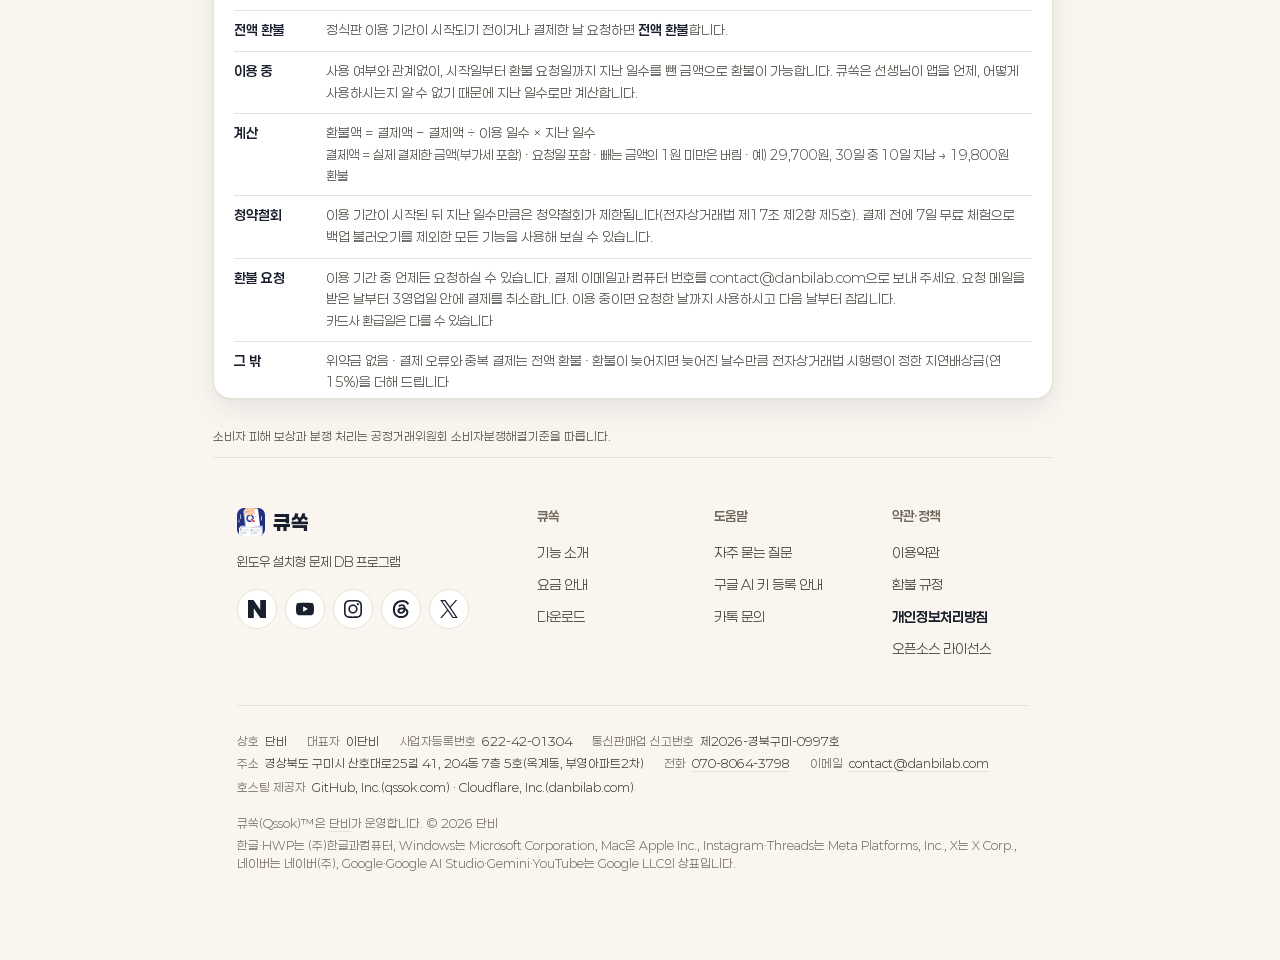
==== commit 15b67a76: "site-v3 (exam-builder 621d8f9)" ====
--- a/buy/index.html
+++ b/buy/index.html
@@ -3,733 +3,24 @@
 <head>
 <meta charset="UTF-8">
 <meta name="viewport" content="width=device-width, initial-scale=1.0">
-<title>정식판 — 큐쏙(Qssok)</title>
-<!-- 판매 페이지(2026-11-09 시안 v272를 옮김 — 화면 동작은 buy.js). 앱 요금제 화면(electron/renderer/screens/pricing.html)과 한 벌.
-     ⛔ 빈 칸(.ph)·【】 자리표시가 남아 있으면 공개하지 말 것 — 가격·사업자 정보·결제 링크·약관 주소가 정해진 뒤에. noindex는 공개할 때 뺀다.
-     ⛔ 구글 AI 숫자는 앱 app.js `Q_COST`와 같은 값(웹은 앱 파일을 못 읽어 옮겨 적는다) — 한쪽을 고치면 둘 다(§471이 둘 다 겨눈다).
-     ⛔ 환불 문장은 앱 pricing.html·결제 확인 메일·docs/prd/과금/환불-판매채널.md와 같은 문장 — 하나 고치면 넷.
-     ⛔ 「할인」·취소선 정가·근거 없는 「추천」 금지(법-라이선스 §9-6). 금액 = VAT 별도 + 결제 금액 병기(§9-6-F) — 앱 pricing.html과 같은 숫자.
-     자동 결제 = 시험판(KG 심사)에서만 판매 중 모양(대표 11-18, legal 조건: 띠 한 줄·조건 줄 접지 않음·넷째 필수 동의·「자동으로 결제되지 않습니다」 숨김). 실제 판매(LIVE)에선 buy.js가 「준비 중」으로 되돌린다 — 약관 자동 결제 장·온라인 해지·전환 전 통지 전엔 열지 말 것(법-라이선스 9-6-E). 랜딩·앱은 「준비 중」 유지.
-     색 = 앱 tokens.css 값을 옮겨 적음.      ⛔⛔ 지금은 「심사용 시험 결제」판(대표 11-09, 포트원 심사 11-17) — 결제창은 포트원 테스트 채널만 열고 우리 결제 서버를 부르지 않는다.
-        맨 위 시험 띠(.test-band)는 접지 않는다(legal 11-09 표시광고). 실제 결제를 열 때 띠·buy.js의 TEST 묶음을 같이 걷는다.
-     ⛔ CSP(아래 meta)가 이 페이지의 바깥 주소 한계다 — 포트원 결제창 코드(cdn.portone.io)와 결제사 창, 우리 결제 서버(pay.danbilab.com — 주문·결과 확인만). 넓히려면 legal·security 먼저(§14).
-     ⛔ 인라인 <script> 금지(CSP가 막는다) — 동작은 buy.js에. -->
+<title>이용권 구매 안내 — 큐쏙(Qssok)</title>
+
 <meta name="robots" content="noindex">
 <meta name="referrer" content="strict-origin">
 <meta http-equiv="Content-Security-Policy" content="default-src 'self'; script-src 'self' https://cdn.portone.io https://*.inicis.com; style-src 'self' 'unsafe-inline'; img-src 'self' data:; font-src 'self'; connect-src 'self' https://pay.danbilab.com https://*.portone.io https://*.iamport.co https://*.iamport.kr; frame-src https://*.portone.io https://*.iamport.co https://*.iamport.kr https://*.inicis.com; form-action https://*.portone.io https://*.iamport.co https://*.iamport.kr https://*.inicis.com; base-uri 'none'; object-src 'none'">
 <link rel="icon" href="../favicon.svg" type="image/svg+xml">
 <link rel="stylesheet" href="../fonts.css">
-<style>
-  :root {
-    /* 색 = 홈페이지(qssok.com, website/index.html 두 번째 :root)에 맞춤 — design 11-09. 손님은 홈 → 판매로 넘어온다 */
-    --bg: #faf6ef; --surface: #ffffff; --surface-2: #faf6ef;
-    --ink: #1a1f2e; --ink-2: #4a4740; --ink-3: #6e685c;
-    --line: #e8e1d5; --line-strong: #d8cfbf;
-    --brand-300: #b7bfd6; --brand-600: #24358a; --brand-700: #1c2a6e; --brand-soft: #eef1fa;
-    --or: #e9a84f; --or-ink: #1a1508;
-    --foot: #6e685c; --white: #ffffff;
-  }
-  * { margin: 0; padding: 0; box-sizing: border-box; }
-  body { font-family: "Paperlogy", "IBM Plex Sans KR", "Apple SD Gothic Neo", "Malgun Gothic", sans-serif; color: var(--ink); background: var(--bg); line-height: 1.6; word-break: keep-all; }
-  .nav { background: rgba(255,255,255,.92); border-bottom: 1px solid var(--line); }   /* 머리 = 홈과 같은 모양(64px·로고 그림·큐쏙(Qssok)) — 다운로드 단추는 결제 중 출구라 안 둔다(design 11-09) */
-  .nav-in { max-width: 880px; margin: 0 auto; height: 64px; display: flex; align-items: center; padding: 0 20px; }
-  .logo { display: flex; align-items: center; gap: 8px; color: inherit; text-decoration: none; font-size: 22px; letter-spacing: -0.5px; white-space: nowrap; }
-  .logo-ic { width: 30px; height: 30px; flex-shrink: 0; }
-  .logo-t, .logo-t * { font-weight: 800; }
-  .logo-t span { color: var(--brand-600); }
-  .page { max-width: 880px; margin: 0 auto; padding: 32px 20px 0; }
-  h1 { font-size: 22px; letter-spacing: -0.5px; margin-bottom: 16px; }
-  /* 네 제목 글자가 같은 왼쪽 선 — 앞 표시 자리 16px: 세 제목은 막대, 접는 제목은 삼각형(시안 v256) */
-  .h { position: relative; padding-left: 16px; font-size: 15px; font-weight: 700; color: var(--ink); margin: 32px 0 12px; line-height: 1.5; }
-  .h::before { content: ""; position: absolute; left: 0; top: .2em; width: 4px; height: 1.1em; border-radius: 2px; background: var(--brand-600); }
-  .more-lock { margin-top: 12px; font-size: 13.5px; color: var(--ink-2); }
-  .more { margin-top: 32px; }
-  .more summary { position: relative; display: block; padding-left: 16px; font-size: 15px; font-weight: 700; color: var(--ink); line-height: 1.5; cursor: pointer; list-style: none; }
-  .more summary::-webkit-details-marker { display: none; }
-  .more summary span { margin-left: 6px; font-size: 12.5px; font-weight: 400; color: var(--ink-3); }
-  .more summary svg { position: absolute; left: -2px; top: .2em; width: 15px; height: 15px; fill: var(--brand-600); transition: transform .12s; }
-  .more[open] summary svg { transform: rotate(90deg); }
-  .more .know { margin-top: 12px; }
-
-  /* 요금 카드 세 장 — 첫 결제 혜택 첫 3개월만 강조(대표 11-04). 760px 이하 1열 */
-  .cards { display: grid; grid-template-columns: repeat(3, minmax(0, 1fr)); gap: 12px; }
-  @media (max-width: 760px) { .cards { grid-template-columns: minmax(0, 1fr); } }
-  .card { background: var(--surface); border: 1px solid var(--line-strong); border-radius: 14px; padding: 18px 16px 16px; display: flex; flex-direction: column; min-width: 0; }
-  .card .name { display: flex; flex-wrap: wrap; align-items: center; gap: 4px 6px; font-size: 15px; font-weight: 700; }
-  .open { font-size: 12.5px; line-height: 1.5; font-weight: 700; color: var(--or-ink); background: var(--or); padding: 1px 8px; border-radius: 999px; white-space: nowrap; }
-  .save { font-size: 12.5px; line-height: 1.5; font-weight: 700; color: var(--brand-700); background: var(--brand-soft); padding: 1px 8px; border-radius: 999px; white-space: nowrap; }
-  .amt { margin-bottom: 16px; }
-  .price { display: flex; flex-wrap: wrap; align-items: baseline; gap: 0 6px; font-size: 13.5px; font-weight: 700; margin: 8px 0 0; }
-  .price b { font-size: 26px; font-weight: 700; letter-spacing: -0.5px; white-space: nowrap; }
-  .price small { font-size: 12.5px; font-weight: 400; color: var(--ink-3); }
-  .cond { font-size: 12.5px; color: var(--ink-2); margin-top: 8px; overflow-wrap: break-word; }
-  .cond .nw { white-space: nowrap; }
-  .go { margin-top: auto; display: block; text-align: center; border-radius: 9px; padding: 9px; font-size: 13.5px; font-weight: 700; text-decoration: none;
-        background: var(--surface); color: var(--brand-700); border: 1px solid var(--brand-300); }
-  .go:hover { background: var(--brand-soft); }
-  .card.emph { border-color: var(--brand-600); box-shadow: 0 0 0 1px var(--brand-600); }
-  .card.emph .go { background: var(--brand-600); color: var(--white); border-color: var(--brand-600); }
-  .card.emph .go:hover { background: var(--brand-700); }
-  .soon { margin-top: auto; text-align: center; border-radius: 9px; padding: 9px; font-size: 13.5px; font-weight: 700; color: var(--ink-3); background: var(--surface-2); border: 1px dashed var(--line-strong); }
-  .allin { margin: 18px 0 0; display: flex; flex-wrap: wrap; align-items: center; gap: 6px; }
-  .allin b { font-size: 12.5px; color: var(--ink-2); margin-right: 4px; }
-  .allin span { white-space: nowrap; font-size: 12.5px; color: var(--ink-2); background: var(--surface); border: 1px solid var(--line); border-radius: 999px; padding: 1px 10px; }
-  .common { font-size: 12.5px; color: var(--ink-3); margin-top: 8px; }
-
-  /* 구매 방법 — 길쭉한 세 줄 */
-  .steps { display: flex; flex-direction: column; gap: 8px; }
-  .step { display: grid; grid-template-columns: 24px 76px minmax(0, 1fr); align-items: center; column-gap: 14px; background: var(--surface); border: 1px solid var(--line-strong); border-radius: 12px; padding: 12px 18px; }
-  .step .n { width: 24px; height: 24px; border-radius: 50%; background: var(--brand-soft); color: var(--brand-700); font-weight: 700; font-size: 12.5px; display: grid; place-items: center; }
-  .step b { font-size: 13.5px; }
-  .step p { font-size: 13.5px; color: var(--ink-2); }
-  .step p em { font-style: normal; font-weight: 700; color: var(--ink); }
-  .step .where { display: inline-block; margin-left: 10px; font-size: 12.5px; color: var(--ink-2); background: var(--surface-2); border: 1px solid var(--line); border-radius: 6px; padding: 0 8px; }
-  .step .forgot { display: block; font-size: 12.5px; color: var(--ink-3); margin-top: 3px; }
-  @media (max-width: 640px) { .step { grid-template-columns: 24px minmax(0, 1fr); } .step p { grid-column: 2; } }
-
-  .know { list-style: none; font-size: 13.5px; color: var(--ink-2); }
-  .know li { padding: 2px 0 2px 13px; position: relative; }
-  .know li::before { content: "·"; position: absolute; left: 3px; color: var(--ink-3); }
-
-  /* 구글 AI 사용료 상자 — 왼쪽 큰 숫자 둘 · 오른쪽 짧은 줄 */
-  .ai { display: grid; grid-template-columns: 230px minmax(0, 1fr); background: var(--surface); border: 1px solid var(--line-strong); border-radius: 14px; overflow: hidden; }
-  @media (max-width: 640px) { .ai { grid-template-columns: 1fr; } }
-  .ai-nums { background: var(--brand-soft); padding: 20px 22px; display: flex; flex-direction: column; gap: 24px; }
-  .ai-lead { font-size: 15px; font-weight: 700; color: var(--ink); padding-bottom: 18px; margin-bottom: -6px; border-bottom: 1px solid var(--line-strong); }
-  .ai-nums span { display: block; font-size: 12.5px; color: var(--ink-2); }
-  .ai-nums b { display: block; font-size: 26px; font-weight: 700; color: var(--brand-700); letter-spacing: -0.5px; line-height: 1.25; white-space: nowrap; }
-  .ai-nums small { display: block; font-size: 12.5px; color: var(--ink-3); }
-  .ai-info { padding: 20px 22px; display: flex; flex-direction: column; min-width: 0; }
-  .ai-cap { display: flex; flex-wrap: wrap; align-items: baseline; justify-content: space-between; gap: 0 12px; margin-bottom: 4px; font-size: 13.5px; font-weight: 700; color: var(--ink); }
-  .ai-cap small { font-size: 12.5px; font-weight: 400; color: var(--ink-3); }
-  .ai-table { width: 100%; table-layout: fixed; border-collapse: separate; border-spacing: 0; }
-  .ai-table th, .ai-table td { padding: 7px 12px; text-align: right; white-space: nowrap; }
-  .ai-table th:first-child { width: 72px; padding-left: 10px; text-align: left; }
-  .ai-table thead th { padding-top: 4px; font-size: 12.5px; font-weight: 400; color: var(--ink-3); border-bottom: 1px solid var(--line-strong); }
-  .ai-table tbody th { font-size: 13.5px; font-weight: 400; color: var(--ink-2); }
-  .ai-table td { font-size: 15px; font-weight: 700; color: var(--ink); font-variant-numeric: tabular-nums; }
-  .ai-table td small { font-size: 12.5px; font-weight: 400; color: var(--ink-3); }
-  .ai-table .sol > * { background: var(--bg); }
-  .ai-table .sol > :first-child { border-radius: 8px 0 0 8px; }
-  .ai-table .sol > :last-child { border-radius: 0 8px 8px 0; }
-  .ai-notes { list-style: none; margin-top: 12px; font-size: 13.5px; color: var(--ink-2); word-break: keep-all; }
-  .ai-notes li { padding: 3px 0 3px 14px; position: relative; }
-  .ai-notes li::before { content: ""; position: absolute; left: 2px; top: .75em; width: 5px; height: 5px; border-radius: 50%; background: var(--ink-3); }
-  .ai-notes b { color: var(--ink); }
-  .nw { white-space: nowrap; }
-  .ai-foot { margin-top: auto; padding-top: 12px; font-size: 12.5px; color: var(--ink-3); }
-  .ai-foot a { color: var(--brand-700); font-weight: 600; }
-  .h small { margin-left: 8px; font-size: 12.5px; font-weight: 400; color: var(--ink-3); }
-  @media (max-width: 640px) {
-    .ai-info { padding: 20px 16px; }
-    .ai-table th, .ai-table td { padding-left: 2px; padding-right: 4px; }
-    .ai-table th:first-child { width: 62px; padding-left: 6px; }
-    .ai-table td { font-size: 13.5px; }
-  }
-  @media (max-width: 360px) {
-    .ai-table td, .ai-table tbody th { font-size: 12.5px; }
-    .ai-table th, .ai-table td { padding-left: 1px; padding-right: 2px; }
-    .ai-table th:first-child { width: 54px; padding-left: 4px; }
-    .ai-table td small { font-size: 11px; }
-  }
-
-  /* 해지 · 환불 */
-  .refund { margin-top: 32px; }
-  .refund .h { margin: 0 0 12px; }
-  .rf { display: grid; grid-template-columns: 92px minmax(0, 1fr); font-size: 13.5px; color: var(--ink-2); background: var(--surface); border: 1px solid var(--line); border-radius: 14px; padding: 4px 20px; }
-  .rf dt, .rf dd { padding: 9px 0; border-bottom: 1px solid var(--line); }
-  .rf dt { font-weight: 700; color: var(--ink); }
-  .rf dd b { color: var(--ink); }
-  .rf .sub { display: block; font-size: 12.5px; color: var(--ink-3); }
-  .rf dt:nth-last-of-type(1), .rf dd:last-child { border-bottom: 0; padding-bottom: 0; }
-  /* 사업자 정보·약관 = 공통 바닥글(tools/site_footer.py, 맨 아래 <style>) — 판매 페이지에만 있는 분쟁 처리 문장은 그 바로 위에. legal: 12px 이상 · 대비 4.5:1 이상 · 접지 않는다 */
-  .dispute { margin-top: 28px; font-size: 12px; line-height: 18px; color: var(--foot); }
-  .dispute + footer.sf { margin-top: 12px; }
-  /* 결제·완료 화면 맨 아래: 약관·정책과 사업자 정보만(밖으로 나가는 길을 줄인다 — design 11-19) */
-  .tail footer.sf .sf-brand, .tail footer.sf .sf-c1, .tail footer.sf .sf-c2 { display: none; }
-  .tail footer.sf .sf-top { grid-template-columns: 1fr; }
-  /* 문의 줄 — 파랑 채움 금지(주 동작은 구매하기 하나). 칸 값 = .step과 같다 */
-  .ask { display: flex; flex-wrap: wrap; align-items: center; gap: 8px 12px; background: var(--surface); border: 1px solid var(--line); border-radius: 12px; padding: 10px 16px; font-size: 13.5px; color: var(--ink-2); }
-  .ask b { color: var(--ink); }
-  .ask .mail { font-weight: 700; color: var(--ink); white-space: nowrap; }
-  .ask button { border: 1px solid var(--brand-300); background: var(--surface); color: var(--brand-700); border-radius: 9px; padding: 5px 12px; font: inherit; font-weight: 700; cursor: pointer; white-space: nowrap; }
-  .ask button:hover { background: var(--brand-soft); }
-  .ask a { color: var(--brand-700); white-space: nowrap; }
-  .ask .sp { flex: 1; min-width: 0; }
-  @media (max-width: 480px) { .ask .sp { display: none; } }
-
-  /* ── 결제 화면(시안 v267) — 판매 화면을 갈아 끼우고, 오른쪽 금액 칸은 고정. 대화상자·펼침 없음 ── */
-  :root { --bad-soft:#fef2f2; --bad-line:#fca5a5; --bad-fg:#991b1b; --bad-mid:#dc2626; --bad-strong:#b91c1c;
-          --warn-soft:#fef3c7; --warn-line:#fde68a; --warn-fg:#78350f; --ok-strong:#15803d; }
-  html { scrollbar-gutter: stable; }
-  button { font-family: inherit; }
-  .go { width: 100%; cursor: pointer; line-height: 1.6; }
-  .go:disabled { cursor: default; color: var(--ink-3); background: var(--surface-2); border-color: var(--line); }
-  .card.is-soon { background: var(--surface-2); border-color: var(--line); }
-  .soon { border: 1px solid var(--line) !important; background: var(--surface) !important; color: var(--ink-2) !important; }
-  .card.is-soon .save { background: var(--line); color: var(--ink-2); }
-  .closed-page .card { background: var(--surface-2); border-color: var(--line); box-shadow: none; }
-  .cards.two { grid-template-columns: repeat(2, minmax(0, 1fr)); }
-  @media (max-width: 760px) { .cards.two { grid-template-columns: minmax(0, 1fr); } }
-  .dim-price .price b { font-size: 20px; }
-  .top-band { margin-bottom: 12px; }
-
-  .screen { max-width: 880px; margin: 0 auto; padding: 32px 20px 0; }
-  .head { display: flex; flex-wrap: wrap; align-items: baseline; justify-content: space-between; gap: 4px 12px; margin-bottom: 16px; }
-  .head h1 { margin: 0; outline: none; }
-  .back-link { display: inline-flex; align-items: center; gap: 2px; border: 0; background: none; padding: 0; font-size: 13.5px; font-weight: 700; color: var(--brand-700); cursor: pointer; }
-  .back-link svg { width: 13px; height: 13px; }
-  .back-link:disabled { color: var(--ink-3); cursor: default; }
-  .grid { display: grid; grid-template-columns: minmax(0, 1fr) 280px; gap: 12px; align-items: start; }
-  .col { display: grid; gap: 12px; min-width: 0; }
-  .pane { background: var(--surface); border: 1px solid var(--line-strong); border-radius: 14px; padding: 20px; min-width: 0; }
-  .ptitle { display: flex; flex-wrap: wrap; align-items: baseline; justify-content: space-between; gap: 2px 12px; font-size: 15px; font-weight: 700; margin-bottom: 12px; }
-  .sum { padding: 16px; position: sticky; top: 16px; }
-  @media (max-height: 520px) { .sum { position: static; } }
-  @media (max-width: 760px) { .grid { grid-template-columns: minmax(0, 1fr); } .sum { position: static; } }
-  @media (max-width: 640px) { .pane { padding: 16px; } }
-
-  /* 주문 상품 */
-  .item { display: flex; gap: 12px; align-items: flex-start; }
-  .item img { flex: none; width: 40px; height: 40px; }
-  .item-name { font-size: 15px; font-weight: 700; }
-  .item-price { font-size: 13.5px; margin-top: 2px; }
-  .item-cond { font-size: 12.5px; color: var(--ink-2); margin-top: 2px; }
-
-  /* 입력 */
-  .pair { display: grid; grid-template-columns: repeat(2, minmax(0, 1fr)); gap: 0 12px; }
-  @media (max-width: 480px) { .pair { grid-template-columns: minmax(0, 1fr); gap: 10px 0; } }
-  .fd { min-width: 0; }
-  .fd label { display: block; font-size: 13.5px; font-weight: 700; margin-bottom: 4px; }
-  .fd input { display: block; width: 100%; height: 44px; font: inherit; font-size: 16px; padding: 0 12px; color: var(--ink); background: var(--surface); border: 1px solid var(--ink-3); border-radius: 9px; }
-  .fd input.mc { font-variant-numeric: tabular-nums; letter-spacing: .06em; text-transform: uppercase; }
-  .fd input:focus-visible { outline: 2px solid var(--brand-600); outline-offset: 1px; border-color: var(--brand-600); }   /* 둘레가 옅어(1.27:1) 노트북에서 안 보였다 — 2px 선(a11y 11-21) */
-  .fd input[aria-invalid] { border-color: var(--bad-mid); box-shadow: 0 0 0 .5px var(--bad-mid); }
-  .fd input[aria-invalid]:focus-visible { outline-color: var(--bad-strong); border-color: var(--bad-strong); }   /* 오류 칸에 커서가 오면 그 칸만 진하게 — 빨간 칸 셋 중 어디인지 보이게(a11y 11-21) */
-  /* 도움말과 오류는 같은 자리 — 칸이 밀리지 않는다 */
-  .slot { min-height: 20px; margin-top: 4px; font-size: 12.5px; color: var(--ink-2); overflow-wrap: anywhere; }
-  .slot a { color: var(--brand-700); }
-  .slot.bad { display: flex; gap: 3px; color: var(--bad-strong); }
-  .slot.bad svg { flex: none; width: 14px; height: 14px; margin-top: 3px; fill: currentColor; }
-  .link-btn { border: 0; background: none; padding: 0; font: inherit; font-size: 12.5px; font-weight: 400; color: var(--brand-700); text-decoration: underline; text-underline-offset: 2px; cursor: pointer; white-space: nowrap; }
-  .noid { margin-bottom: 10px; padding: 10px 12px; font-size: 12.5px; color: var(--ink-2); background: var(--surface-2); border: 1px solid var(--line); border-radius: 9px; }
-  .noid a { color: var(--brand-700); font-weight: 700; }
-  .method { display: flex; align-items: center; gap: 10px; padding: 10px 12px; background: var(--surface-2); border: 1px solid var(--line); border-radius: 9px; font-size: 13.5px; }
-  .method svg { flex: none; width: 20px; height: 20px; color: var(--ink-3); }
-  .method small { display: block; font-size: 12.5px; color: var(--ink-2); }
-
-  /* 고지 */
-  .terms { display: grid; grid-template-columns: 88px minmax(0, 1fr); gap: 7px 8px; font-size: 13.5px; }
-  .terms dt { color: var(--ink-2); }
-  .terms dd { min-width: 0; overflow-wrap: anywhere; }
-  .terms small { display: block; font-size: 12.5px; color: var(--ink-2); }
-  .terms a { color: var(--brand-700); }
-
-  /* 동의 */
-  .all { display: flex; align-items: flex-start; gap: 8px; margin-top: 16px; padding: 12px 14px; background: var(--surface-2); border: 1px solid var(--line); border-radius: 9px; font-size: 15px; font-weight: 700; cursor: pointer; }
-  .all input { flex: none; width: 20px; height: 20px; margin-top: 2px; accent-color: var(--brand-600); }
-  .all small { font-size: 13.5px; font-weight: 400; color: var(--ink-2); }
-  .ags { margin-top: 8px; padding-left: 14px; }
-  .ag { display: flex; align-items: flex-start; gap: 8px; padding: 5px 0; font-size: 13.5px; cursor: pointer; }
-  .ag input { flex: none; width: 18px; height: 18px; margin-top: 2px; accent-color: var(--brand-600); }
-  .ag.miss input { outline: 1.5px solid var(--bad-mid); outline-offset: 1px; }
-  .ag b { display: block; font-weight: 700; }
-  .ag small { display: block; font-size: 12.5px; color: var(--ink-2); }
-  .ag small + small { margin-top: 6px; }   /* 한 칸 안 작은 글 덩어리 사이(자동 결제 칸 4개월째 안내 / 미리 알림 — ui-visual 11-23) */
-  .ag a { font-weight: 400; color: var(--brand-700); white-space: nowrap; }
-
-  /* 오른쪽 결제 금액 */
-  .row { display: flex; justify-content: space-between; gap: 8px; font-size: 13.5px; padding: 3px 0; }
-  .row span { color: var(--ink-2); }
-  .row b { font-weight: 400; font-variant-numeric: tabular-nums; white-space: nowrap; }
-  .row.total { align-items: baseline; margin-top: 8px; padding-top: 10px; border-top: 1px solid var(--line-strong); }
-  .row.total span { color: var(--ink); font-weight: 700; }
-  .row.total b { font-size: 22px; font-weight: 700; letter-spacing: -0.5px; }
-  .brief { display: grid; grid-template-columns: 62px minmax(0, 1fr); gap: 2px 8px; margin-top: 10px; padding-top: 10px; border-top: 1px solid var(--line); font-size: 12.5px; }
-  .brief dt { color: var(--ink-2); }
-  .brief dd { min-width: 0; overflow-wrap: anywhere; font-weight: 700; }
-  .brief dd.plain { font-weight: 400; }
-  .brief dd.empty { font-weight: 400; color: var(--ink-3); }
-  .brief .mono { font-variant-numeric: tabular-nums; letter-spacing: .04em; }
-  .pay-btn { display: flex; align-items: center; justify-content: center; gap: 6px; height: 52px; width: 100%; margin-top: 12px; border-radius: 9px; font-size: 17px; font-weight: 700; color: #fff; background: var(--brand-600); border: 1px solid var(--brand-600); cursor: pointer; }
-  .pay-btn:hover { background: var(--brand-700); }
-  .pay-btn:disabled { cursor: default; font-size: 15px; background: var(--ink-3); border-color: var(--ink-3); }
-  .pay-note { margin-top: 6px; font-size: 12.5px; color: var(--ink-2); }
-  .spin { width: 16px; height: 16px; flex: none; animation: rot 1s linear infinite; }
-  @keyframes rot { to { transform: rotate(360deg); } }
-  @media (prefers-reduced-motion: reduce) { .spin { animation: none; } }
-  :focus-visible { outline: 2px solid var(--brand-600); outline-offset: 2px; }
-
-  /* 띠 — 결제 단추 아래 */
-  .band { padding: 10px 12px; border-radius: 9px; font-size: 12.5px; border: 1px solid; overflow-wrap: anywhere; }
-  .band b { display: block; font-size: 13.5px; }
-  .band.bad { background: var(--bad-soft); border-color: var(--bad-line); color: var(--bad-fg); }
-  .band.warn { background: var(--warn-soft); border-color: var(--warn-line); color: var(--warn-fg); }
-  .band.mute { background: var(--surface-2); border-color: var(--line); color: var(--ink-2); }
-  .band.mute b { color: var(--ink); }
-  .band a { color: inherit; font-weight: 700; }
-  .band-acts { display: flex; flex-wrap: wrap; gap: 8px; margin-top: 8px; }
-  .sbtn { min-height: 36px; padding: 5px 12px; border-radius: 9px; font: inherit; font-size: 13.5px; font-weight: 700; background: var(--surface); color: var(--brand-700); border: 1px solid var(--brand-300); cursor: pointer; }
-  .sbtn:hover { background: var(--brand-soft); }
-  #sumBand:not(:empty) { margin-top: 10px; }
-  .sum:has(#sumBand:not(:empty)) .pay-note { display: none; }
-
-  /* 완료 */
-  .done-head { display: flex; align-items: center; gap: 10px; font-size: 17px; font-weight: 700; margin-bottom: 14px; }
-  .done-head svg { flex: none; width: 32px; height: 32px; fill: var(--ok-strong); }
-  .done-card > p { font-size: 13.5px; color: var(--ink-2); }
-  .done-card .terms { margin-top: 2px; }
-  .terms dt:has(+ dd .oid-v) { align-self: center; }
-  .oid-v { display: flex; flex-wrap: wrap; align-items: center; gap: 4px 10px; }
-  .oid-v code { font: inherit; font-weight: 700; font-variant-numeric: tabular-nums; overflow-wrap: anywhere; min-width: 0; }
-  .checking { display: flex; align-items: center; gap: 10px; font-size: 15px; font-weight: 700; }
-  .tail { margin-top: 4px; }
-
-
-  /* ── v269 — 폭 좁은 한 줄 결제 화면 ── */
-  #pay.screen { max-width: 580px; }
-  .sheet { background: var(--surface); border: 1px solid var(--line); border-radius: 16px; padding: 32px; }
-  @media (max-width: 640px) { .sheet { padding: 20px 16px; } }
-  .sec + .sec { margin-top: 28px; padding-top: 28px; border-top: 1px solid var(--line); }
-  .sec-t { display: flex; flex-wrap: wrap; align-items: baseline; justify-content: space-between; gap: 2px 12px; font-size: 17px; font-weight: 700; margin-bottom: 14px; }
-  .item-name { display: flex; flex-wrap: wrap; align-items: center; gap: 4px 6px; font-size: 15px; font-weight: 700; }
-  .buyer { display: grid; grid-template-columns: repeat(2, minmax(0, 1fr)); gap: 10px 12px; }
-  .buyer .wide { grid-column: 1 / -1; }
-  @media (max-width: 480px) { .buyer { grid-template-columns: minmax(0, 1fr); } }
-  .buyer .slot:empty { min-height: 0; margin: 0; }
-  .m-note { margin-top: 8px; font-size: 12.5px; color: var(--ink-2); }
-  .notice { display: grid; grid-template-columns: 76px minmax(0, 1fr); gap: 6px 8px; padding: 14px; background: var(--surface-2); border-radius: 10px; font-size: 12.5px; color: var(--ink-2); }
-  .notice dt { font-weight: 700; color: var(--ink-2); }
-  .notice dd { min-width: 0; overflow-wrap: anywhere; }
-  .notice small { display: block; font-size: 12.5px; }
-  .notice a { color: var(--brand-700); }
-  .all { margin-top: 12px; background: var(--surface); border-color: var(--line-strong); }
-  .ags { padding-left: 2px; }
-  .brief { margin-top: 12px; padding-top: 12px; grid-template-columns: 72px minmax(0, 1fr); }
-  .pay-btn { height: 58px; margin-top: 18px; border-radius: 12px; font-size: 18px; }
-  .pay-note { text-align: center; }
-  #sumBand:not(:empty) { margin-top: 12px; }
-  .sheet .pay-note { display: block; }
-  .sheet:has(#sumBand:not(:empty)) .pay-note { display: none; }
-  #done.screen { max-width: 580px; }
-  #done .terms { grid-template-columns: 76px minmax(0, 1fr); }
-
-
-  /* ── v270 — design 값: 글자 22·16·14·13, 700은 제목·최종 금액·뱃지만 ── */
-  .head{margin-bottom:12px}
-  .back-link{font-size:14px;font-weight:500}
-  .sheet{padding:24px 28px;border-radius:12px}
-  @media (max-width:640px){.sheet{padding:20px 16px}}
-  .sec + .sec,#left + .sec{margin-top:20px;padding-top:20px}
-  .sec-t{font-size:16px;font-weight:600;line-height:24px;margin-bottom:12px}
-  .item-name{font-size:14px;font-weight:600;line-height:22px}
-  .item-price{font-size:14px;line-height:22px;margin-top:0}
-  .item-cond{font-size:13px;line-height:20px;margin-top:0}
-  .fd label{font-size:14px;font-weight:500;line-height:20px;margin-bottom:6px}
-  .fd input{height:44px;background:var(--surface-2);border:1px solid #8592a9;border-radius:6px;padding:0 12px}
-  .fd input::placeholder{color:var(--ink-3);opacity:1}
-  .fd input:focus-visible{background:var(--surface);}
-  .fd input[aria-invalid]{background:var(--surface)}
-  .fd input.mc{letter-spacing:.04em}
-  .slot{min-height:18px;margin-top:4px;font-size:13px;line-height:18px}
-  .buyer{gap:0 12px}
-  .buyer .slot:empty{min-height:18px;margin-top:4px}
-  .buyer .fd:not(.wide){margin-bottom:4px}
-  .link-btn{font-size:13px;line-height:18px}
-  .m-note{font-size:13px;line-height:18px;margin-top:6px}
-  .notice{grid-template-columns:72px minmax(0,1fr);gap:4px 8px;padding:12px 14px;border-radius:8px;font-size:13px;line-height:20px;color:var(--ink)}
-  .notice dt{font-weight:400;color:var(--ink-2)}
-  .notice small{font-size:13px}
-  .all{margin-top:12px;padding:0 0 10px;background:none;border:0;border-bottom:1px solid var(--line);border-radius:0;font-size:14px;font-weight:600;line-height:22px;align-items:flex-start}
-  .all input{width:18px;height:18px;margin-top:2px}
-  .all small{font-size:13px}
-  .ags{padding-left:0;margin-top:6px}
-  .ag{font-size:14px;line-height:22px;padding:4px 0}
-  .ag b{font-weight:400}
-  .ag small{font-size:13px;line-height:20px}
-  .ag input{margin-top:2px}
-  .row{font-size:14px;line-height:22px;padding:2px 0}
-  .row.total{margin-top:6px;padding-top:10px}
-  .row.total span{font-weight:600}
-  .brief{margin-top:10px;padding-top:10px;grid-template-columns:72px minmax(0,1fr);gap:2px 8px;font-size:13px;line-height:20px}
-  .brief dd{font-weight:400}
-  #bM:not(.empty),#bE:not(.empty){font-weight:500}
-  .pay-btn{height:52px;margin-top:14px;border-radius:8px;font-size:16px;font-weight:600}
-  .pay-btn:disabled{font-size:16px}
-  .pay-note{font-size:13px;line-height:18px}
-  .band{font-size:13px;border-radius:8px}.band b{font-size:14px;font-weight:600}.band a{font-weight:400}
-  .sbtn{min-height:32px;padding:3px 10px;border-radius:6px;font-size:13px;font-weight:500}
-  .noid{font-size:13px;border-radius:8px}.noid a{font-weight:500}
-  .done-head{font-size:16px;font-weight:600;gap:8px;margin-bottom:12px}
-  .done-head svg{width:20px;height:20px}
-  .done-card > p{font-size:14px;color:var(--ink)}
-  #done .terms{grid-template-columns:84px minmax(0,1fr);gap:6px 8px;font-size:14px;line-height:22px}
-  .oid-v code{font-weight:500}
-  .checking{font-size:14px;font-weight:500}
-  .sheet { border-radius: 14px; }
-  .fd input:disabled { color: var(--ink-2); background: var(--surface-2); border-color: var(--line-strong); }
-  #mSlot { min-height: 38px; }
-  .buyer .fd.wide .slot { min-height: 36px; }
-  #done .terms { grid-template-columns: 76px minmax(0, 1fr); }
-  .terms dt { color: var(--ink-2); }
-  .done-title-ok { display: inline-flex; align-items: center; gap: 8px; }
-  .done-title-ok svg { flex: none; width: 24px; height: 24px; fill: var(--ok-strong); }
-  .all small { font-weight: 400; color: var(--ink-2); }
-
-  /* 대표 11-07: 빈 칸이 회색이면 잠긴 칸 같다 → 흰 바탕. 회색은 잠겼을 때만 */
-  .fd input, .fd input:focus-visible, .fd input[aria-invalid] { background: var(--surface); }
-  .fd input:disabled { background: var(--line); border-color: var(--line-strong); color: var(--ink-2); }
-  /* 선택한 요금제 — 판 안에서 가장 먼저 눈에 들어오게 */
-  .picked { padding: 14px 16px; background: var(--brand-soft); border-radius: 10px; }
-  .picked .item-name { font-size: 16px; font-weight: 600; line-height: 24px; }
-  .picked .item-price { margin-top: 2px; font-size: 14px; line-height: 22px; }
-  .picked .item-price b { font-size: 16px; font-weight: 600; }
-  .picked .item-price small { font-size: 13px; color: var(--ink-2); }
-  .picked .item-cond { margin-top: 2px; }
-
-  /* 오류는 있던 줄 안에 — 비워 둔 자리 없이 칸이 안 밀린다(대표 11-07 「빈 여백」) */
-  .fd label .slot { display: inline-flex; min-height: 0; margin: 0 0 0 8px; font-weight: 400; vertical-align: top; line-height: 20px; }
-  .fd label .slot svg { margin-top: 3px; }
-  .all { margin-bottom: 0; }
-  .all > span { min-width: 0; }
-  .all .slot { display: inline-flex; min-height: 0; margin: 0; font-weight: 400; vertical-align: top; line-height: 22px; }
-  .all .slot:empty { display: none; }
-  .all .slot svg { margin-top: 4px; }
-  .ags { margin-top: 6px; }
-  /* 법으로 눈에 띄어야 하는 세 곳(legal 11-07) — 700 규칙은 그대로, 600으로 */
-  .must { font-weight: 600; color: var(--ink); }
-  .ag small.lock-list { color: var(--ink); }
-
-  .buyer { gap: 12px; }
-  .buyer .fd:not(.wide) { margin-bottom: 0; }
-
-/* design 시험 CSS v270 → 실제 시안에 넣지 않음. trial.js와 짝 */
-
-/* ── 0. 왼쪽 선: 결제·완료 화면은 머리줄도 580 ── */
-body.narrow .nav a { max-width: 580px; }
-
-/* ── 1. 칸 오류 = 언제나 칸 바로 아래. 이름·전화는 슬롯 자체가 줄 간격 ── */
-.buyer { gap: 0 12px; }
-.fd > .slot { margin-top: 3px; margin-bottom: 3px; min-height: 20px; line-height: 20px; font-size: 13px; }
-.slot { line-height: 20px; }
-.buyer .slot:empty { min-height: 20px; margin-top: 3px; }
-.buyer .fd:not(.wide) { margin-bottom: 0; }
-.buyer .fd.wide .slot { min-height: 20px; }
-/* 도움말과 오류를 같은 칸에 겹쳐 → 높이는 언제나 도움말 높이, 어느 폭에서도 안 밀림 */
-.slot.stack { display: grid; }
-.slot.stack > * { grid-area: 1 / 1; min-width: 0; }
-.slot.stack .s-err { display: none; color: var(--bad-strong); }
-.slot.stack.bad { color: var(--bad-strong); display: grid; gap: 0; }
-.slot.stack.bad .s-help { visibility: hidden; }
-.slot.stack.bad .s-err { display: flex; gap: 3px; }
-.slot .s-err svg { flex: none; width: 14px; height: 14px; margin-top: 3px; fill: currentColor; }
-.fd > .slot.bad:not(.stack) { display: flex; gap: 3px; color: var(--bad-strong); }
-.slot-keep { font-size: 13px; line-height: 20px; color: var(--ink-2); }
-#noIdBtn { margin-top: 2px; line-height: 20px; }
-.all .slot { vertical-align: baseline; line-height: 22px; }
-#mSlot { min-height: 0; }
-.privacy-note { margin-top: 2px; font-size: 13px; line-height: 20px; color: var(--ink-2); }
-.privacy-note a { color: var(--brand-700); }
-
-/* ── 5. 안내 표·동의·금액 ── */
-.notice { grid-template-columns: 64px minmax(0,1fr); gap: 8px 12px; padding: 14px 16px; }
-.all { margin-top: 16px; }
-.ags { margin-top: 8px; }
-.ag { padding: 5px 0; }
-.ag small { margin-top: 2px; text-wrap: pretty; }
-#left + .sec { margin-top: 20px; padding-top: 20px; }
-.sum-brief { margin: 0 0 10px; padding: 0 0 10px; border: 0; border-bottom: 1px solid var(--line); }
-.brief.sum-brief { display: grid; grid-template-columns: 84px minmax(0,1fr); gap: 2px 8px; font-size: 14px; line-height: 22px; margin-top: 0; padding-top: 0; }
-.brief.sum-brief dd { text-align: right; }
-.brief.sum-brief dt { color: var(--ink-2); }
-.row.total { margin-top: 6px; padding-top: 10px; }
-.pay-note { margin-top: 8px; }
-.picked { padding: 14px 16px; }
-
-/* ── 2. 복귀 화면 한 틀: 제목 글자 x = 판 안 글자 x. 아이콘은 판 왼쪽 선에서 시작 ── */
-.st-title { display: flex; align-items: flex-start; gap: 7px; }
-.st-title .st-ic { flex: none; width: 22px; height: 22px; margin-top: 7px; }
-.st-title .st-ic svg { display: block; width: 22px; height: 22px; }
-.st-title .spin { width: 22px; height: 22px; color: var(--ink-3); }
-.ic-ok { color: var(--ok-strong); } .ic-warn { color: #b45309; } .ic-bad { color: var(--bad-strong); } .ic-info { color: var(--ink-3); }
-.st-ic svg { fill: currentColor; }
-@media (max-width: 640px) { .st-title { gap: 6px; } .st-title .st-ic { width: 20px; height: 20px; } .st-title .st-ic svg { width: 20px; height: 20px; } }
-
-#doneBody { padding: 24px 28px; }
-@media (max-width: 640px) { #doneBody { padding: 20px 16px; } }
-.d-lead { font-size: 16px; font-weight: 600; line-height: 24px; }
-.d-sub { margin-top: 2px; font-size: 14px; line-height: 22px; color: var(--ink); }
-.d-sec { margin-top: 20px; padding-top: 20px; border-top: 1px solid var(--line); }
-.d-sec-t { font-size: 16px; font-weight: 600; line-height: 24px; margin-bottom: 8px; }
-.d-rows { display: grid; gap: 2px; }
-.d-row { display: flex; justify-content: space-between; align-items: baseline; gap: 16px; font-size: 14px; line-height: 22px; }
-.d-row > span:first-child { flex: none; color: var(--ink-2); }
-.d-row > :last-child { min-width: 0; text-align: right; overflow-wrap: anywhere; font-variant-numeric: tabular-nums; }
-.d-row.total { margin-top: 8px; padding-top: 10px; border-top: 1px solid var(--line-strong); }
-.d-row.total > span:first-child { color: var(--ink); font-weight: 600; }
-.d-row.total > :last-child { font-size: 22px; font-weight: 700; letter-spacing: -.5px; line-height: 30px; }
-.d-oid { display: inline-flex; flex-wrap: wrap; justify-content: flex-end; align-items: center; gap: 2px 8px; }
-.d-oid code { font: inherit; font-size: 13px; overflow-wrap: anywhere; }
-.d-oid .sbtn { min-height: 28px; padding: 1px 8px; font-size: 13px; }
-.d-rows + .notice, .notice.d-notice { margin-top: 20px; }
-.d-act { margin-top: 20px; }
-.d-btn { display: block; width: 100%; height: 48px; border-radius: 8px; font: inherit; font-size: 16px; font-weight: 600; color: #fff; background: var(--brand-600); border: 1px solid var(--brand-600); cursor: pointer; }
-.d-btn:hover { background: var(--brand-700); }
-.d-p { font-size: 14px; line-height: 22px; }
-.d-p + .d-rows { margin-top: 16px; padding-top: 14px; border-top: 1px solid var(--line); }
-
-/* ── 3. 창 한 벌 ── */
-dialog.ms { width: min(420px, calc(100vw - 32px)); max-height: calc(100dvh - 32px); margin: auto; padding: 24px; border: 0; border-radius: 14px; background: var(--surface); color: var(--ink); box-shadow: 0 12px 40px rgba(20,33,61,.28); overflow: auto; }
-dialog.ms::backdrop { background: rgba(20,33,61,.45); }
-html:has(dialog.ms[open]) { overflow: hidden; }
-.ms-t { font-size: 16px; font-weight: 600; line-height: 24px; }
-.ms-t .st-ic { display: block; margin-bottom: 8px; }
-.ms-t .st-ic { width: 28px; height: 28px; }
-.ms-t .st-ic svg { display: block; width: 28px; height: 28px; fill: currentColor; }
-.ms-b { margin-top: 8px; font-size: 14px; line-height: 22px; overflow-wrap: anywhere; }
-.ms-b p + p { margin-top: 6px; }
-/* 자동 결제 확인 칸(buy.js autoShow) — 사실 줄은 상자로 묶고 안내 문단은 한 단계 내린다(ui-visual 11-23 · 결과 화면 회색 상자와 같은 결) */
-.ms-facts { margin-top: 4px; padding: 12px 14px; background: var(--surface-2); border-radius: 10px; }
-.ms-facts p + p { margin-top: 4px; }
-.ms-sub { margin-top: 12px; font-size: 13px; line-height: 20px; color: var(--ink-2); }
-.ms-acts { display: grid; grid-auto-flow: column; grid-auto-columns: minmax(0,1fr); gap: 8px; margin-top: 20px; }
-.ms-btn { min-height: 44px; padding: 4px 10px; border-radius: 8px; font: inherit; font-size: 14px; font-weight: 600; line-height: 20px; cursor: pointer; background: var(--surface); color: var(--ink); border: 1px solid var(--line-strong); }
-.ms-btn:hover { background: var(--surface-2); }
-.ms-btn.pri { background: var(--brand-600); border-color: var(--brand-600); color: #fff; }
-.ms-btn.pri:hover { background: var(--brand-700); }
-.ms-btn:focus-visible { outline: 2px solid var(--brand-600); outline-offset: 2px; }
-@media (max-width: 360px) { .ms-acts { grid-auto-flow: row; } .ms-acts .pri { order: -1; } }
-/* 단추 셋(묻는 창)은 400px부터 세로로 — 휴대폰 글자 키움에서 「번호 고치기」가 두 줄로 접히지 않게(design 11-16). :has를 모르는 옛 브라우저는 위 360px 규칙 그대로 */
-@media (max-width: 400px) { .ms-acts:has(> :nth-child(3)) { grid-auto-flow: row; } .ms-acts:has(> :nth-child(3)) .pri { order: -1; } }
-
-.step .where { margin-left: 0; }
-/* 오류가 떠도 높이 그대로 */
-.buyer .slot:empty { margin-bottom: 3px; }
-.all .slot, .all .slot.bad { display: inline; margin: 0; line-height: inherit; }
-.all .slot svg { display: inline; width: 14px; height: 14px; margin: 0 3px 0 0; vertical-align: -2px; }
-/* 폰: 제목 글자 x = 판 안 글자 x (20+1+20 = 41) */
-@media (max-width: 640px) {
-  #doneBody { padding: 20px; }
-  .st-title { gap: 5px; }
-  .st-title .st-ic, .st-title .st-ic svg, .st-title .spin { width: 16px !important; height: 16px !important; }
-  .st-title .st-ic { margin-top: 9px; }
-}
-
-.slot.stack.bad { display: grid; }
-#left .noid { margin: 6px 0 0; }
-
-  .pay-line { margin-top: 12px; padding: 10px 12px; background: var(--surface-2); border: 1px solid var(--line); border-radius: 8px; font-size: 14px; }
-  .shop-line { margin-bottom: 12px; padding: 10px 14px; background: var(--surface); border: 1px solid var(--line-strong); border-radius: 9px; font-size: 13.5px; }
-
-  /* 맨 아래: 작게·가운데(legal 12px 이상·대비 4.5:1·펼침 유지) */
-  .tail { text-align: center; }
-  .d-p + .d-p { margin-top: 4px; }
-
-
-  [hidden] { display: none !important; }
-  #left + .sec { margin-top: 28px; padding-top: 28px; border-top: 1px solid var(--line); }
-  /* 심사용 시험 결제 띠 — 접지 않고 늘 보인다(legal 11-09) */
-  .test-band { background: var(--warn-soft); border-bottom: 1px solid var(--warn-line); color: var(--warn-fg); font-size: 13.5px; line-height: 1.55; }
-  .test-band p { max-width: 880px; margin: 0 auto; padding: 10px 20px; }
-  .method-note { font-size: 14px; color: var(--ink-2); }
-  /* 번호·입력칸만 IBM Plex — 0/O·1/l을 가려 읽는 자리(design 11-09). `.fd input { font: inherit }`보다 뒤·더 세게 */
-  body .fd input, body code { font-family: "IBM Plex Sans KR", "Apple SD Gothic Neo", "Malgun Gothic", sans-serif; }
-  .test-band b { color: var(--warn-fg); }
-
-  /* ── 홈페이지 말투로 다듬기(design 11-09, 실제 화면 사진 보고) — 값만 바꿔 끼운 판에서 묻힌 것·납작한 것을 바로잡는다 ── */
-  :root { --surface-2: #f3eee4; --sh: 0 1px 2px rgba(15,22,38,.05), 0 10px 28px rgba(28,42,110,.09); --r: 18px; }
-  .card { border-color: var(--line); box-shadow: var(--sh); border-radius: var(--r); }
-  .card.emph { border: 2px solid var(--brand-600); box-shadow: var(--sh); }   /* 대표 11-09: 남색 판은 과하다 → 흰 판 + 남색 테두리(design ㉡) */
-  .card.is-soon { background: var(--surface-2); border: 1px solid var(--line-strong); box-shadow: none; }
-  .card.is-soon .save { background: var(--brand-soft); color: var(--brand-700); }
-  .fd input:focus-visible { box-shadow: 0 0 0 3px rgba(36,53,138,.18); }
-  .ai, .rf, .sheet, #doneBody, .ap-box { border: 1px solid var(--line); border-radius: var(--r); box-shadow: var(--sh); }
-  .step, .ask { border-color: var(--line); border-radius: 14px; }
-  .go, .soon, .pay-btn, .d-btn, .ms-btn, .sbtn, .ask button { border-radius: 999px; }
-  .fd input { border-radius: 10px; border-color: #948b7c; }
-  .back-link, .sbtn, .noid a, .checking { font-weight: 600; }   /* Paperlogy는 500이 Light로 떨어진다 */
-  .price small, .cond, .common, .allin span, .allin b, .ai-nums span, .ai-nums small, .ai-foot, .ai-cap small, .step .where, .rf .sub { font-size: 13px; color: var(--ink-2); }
-  .dispute { color: var(--ink-2); }
-  .soon { background: transparent !important; border: 1px solid var(--line-strong) !important; color: var(--ink-2) !important; }   /* 「준비 중」이 누르는 단추로 읽히지 않게(design 11-09 2차) */
-  /* 두 단계 요금(md 11-18 — 홈페이지 v255 꼴): 왼쪽 첫 결제 혜택, 오른쪽 「첫 3개월 뒤」 자동·매달 */
-  .cards.stage { grid-template-columns: minmax(0, 1fr) minmax(0, 2fr); }
-  .later { display: flex; flex-direction: column; min-width: 0; }
-  .later-t { margin: 0 0 8px; font-size: 13px; font-weight: 700; color: var(--ink-2); }
-  .later .cards.two { flex: 1; }
-  @media (max-width: 760px) { .cards.stage { grid-template-columns: minmax(0, 1fr); } .later-t { margin-top: 6px; } }
-  /* 첫 결제 혜택을 닫았을 때(관리 화면 · 대표 11-25 · 시안 v322 ②) — 혜택 카드·「첫 3개월 뒤」·시작 비용 줄이 숨고 남은 두 장이 온 폭 */
-  .cards.stage.no-open { grid-template-columns: minmax(0, 1fr); }
-  .cards.stage.no-open .later-t { display: none; }
-  .cards.stage > .card[hidden], .start-sum[hidden] { display: none !important; }
-  /* 첫 결제 혜택 결제 방식 — 기본 = 직접(자동은 손님이 눌러야, legal 11-18 다크패턴 ⛔) */
-  .howpay { border: 0; margin: 12px 0 12px; padding: 0; min-width: 0; }
-  .howpay legend { padding: 0; margin-bottom: 4px; font-size: 12.5px; font-weight: 700; color: var(--ink-2); }
-  .howpay label { display: flex; align-items: center; gap: 6px; font-size: 13px; padding: 3px 0; cursor: pointer; }
-  .howpay input { accent-color: var(--brand-600); margin: 0; }
-  .howpay-n { margin: 2px 0 0 22px; font-size: 12.5px; line-height: 1.55; color: var(--ink-2); }   /* 「자동 결제로 시작」 글자 아래에 맞춰 들여 쓴다 — 줄은 뜻 단위로 둘(대표 11-18 「지저분」) */
-  .howpay-n .ln { display: block; }
-  .step .where { font-size: 12.5px; }
-
-/* ── 결제 화면 2단(design 11-09, 시안 v282·v283) — 960px 이상 왼쪽 입력·동의 / 오른쪽 따라오는 최종 확인 카드 ── */
-#pay.screen { max-width: 1080px; }
-.pay-grid { display: grid; grid-template-columns: minmax(0,1fr) 340px; gap: 24px; align-items: start; }
-.sum-card { position: sticky; top: 16px; padding: 24px; }
-.sum-card .sum-brief dd { text-wrap: balance; }
-body:has(#pay:not([hidden])) .nav-in, body:has(#pay:not([hidden])) .nav a, body:has(#pay:not([hidden])) .test-band p { max-width: 1080px; }
-#left > .sec:first-child > .sec-t { display: none; }   /* 「선택한 요금제」 제목만 숨김 — 연파랑 상자는 그대로 */
-@media (max-height: 640px) { .sum-card { position: static; } }
-@media (max-width: 959px) { #pay.screen { max-width: 580px; } .pay-grid { grid-template-columns: minmax(0,1fr); gap: 12px; } .sum-card { position: static; }
-  body:has(#pay:not([hidden])) .nav-in, body:has(#pay:not([hidden])) .nav a { max-width: 580px; } }
-.notice-box { background: var(--surface-2); border-radius: 10px; padding: 14px 16px; }
-.notice.nb { background: none; padding: 0; border-radius: 0; }
-.notice-more { margin-top: 10px; }
-.notice-more summary { position: relative; display: block; padding-left: 16px; font-size: 13px; line-height: 20px; font-weight: 600; color: var(--ink-2); cursor: pointer; list-style: none; text-wrap: pretty; border-radius: 4px; }
-.notice-more summary::-webkit-details-marker { display: none; }
-.notice-more summary svg { position: absolute; left: -2px; top: 3px; width: 14px; height: 14px; fill: var(--brand-600); transition: transform .12s; }
-.notice-more[open] summary svg { transform: rotate(90deg); }
-.notice-more summary:focus-visible { outline: 2px solid var(--brand-600); outline-offset: 2px; }
-.notice-more > .notice { margin-top: 8px; }
-  /* 11-12 요금 정리(홈페이지 v293·앱 요금제와 한 벌 — design·ux-writing·legal, 강사 역 피드백) */
-  .cards-hd { margin: 0 0 8px; font-size: 12.5px; color: var(--ink-3); text-align: right; }
-  .card .price small { color: var(--ink-3); }
-  .card .save { font-size: 11.5px !important; font-weight: 600; padding: 0 6px !important; background: var(--surface-2) !important; color: var(--ink-2) !important; }
-  .ai-lead { display: inline-block; align-self: flex-start; margin: 0 !important; padding: 2px 10px !important; border: 0 !important; border-radius: 999px; background: var(--brand-700); color: #fff !important; font-size: 12.5px; }
-  .ai-table .sol > * { background: none !important; }
-  .start-sum { padding: 16px; display: flex; flex-wrap: wrap; align-items: center; justify-content: center; gap: 4px 10px; margin: 14px 0 6px; font-size: 14px; color: var(--ink-2); }
-  .start-sum .eq { display: inline-flex; align-items: center; justify-content: center; width: 28px; height: 28px; border-radius: 50%; background: var(--brand-700); color: #fff; font-weight: 700; }
-  .start-sum b { font-size: 22px; color: var(--brand-700); }
-  .start-sum small { flex-basis: 100%; text-align: center; font-size: 12.5px; color: var(--ink-3); }
-
-  /* ── 자동 결제 해지 칸(메일 없이 해지 — design·ux-writing 11-20): 「해지 · 환불」 맨 위, 접지 않는다. 자동 결제 카드와 같은 스위치(data-auto) ── */
-  #cancel { scroll-margin-top: 16px; }
-  .ap-box { background: var(--surface); padding: 18px 20px; margin-bottom: 12px; }
-  @media (max-width: 640px) { .ap-box { padding: 16px; } }
-  .ap-box:not(.card-on) [data-card] { display: none; }
-  /* 카드 변경 화면(?card=) — 이름·휴대폰·결제 이메일·동의(11-21). 겹 상자 ✕ — 위 구분선 한 줄 · 이름표는 결제 화면(#pay)과 같은 14px·500(ui-visual 11-21) */
-  #ap .card-form { margin: 18px 0 16px; padding-top: 18px; border-top: 1px solid var(--line); display: grid; gap: 12px; }
-  #ap .card-form .fd label { display: block; font-size: 14px; font-weight: 500; line-height: 20px; margin-bottom: 6px; color: var(--ink); }
-  #ap .card-form .fd label small { margin-left: 6px; font-size: 13px; font-weight: 400; color: var(--ink-2); white-space: nowrap; }
-  #ap .card-form .slot { min-height: 0; margin: 4px 0 0; }
-  #ap .card-form .slot:not(.bad) { display: none; }
-  #ap .card-form .ag { padding-top: 2px; }
-  #ap .nw { white-space: nowrap; }
-  #ap .card-form .fd label small { display: block; margin: 2px 0 0; white-space: normal; }   /* 도움말은 늘 아래 줄에서 접힌다(긴 주소에도 잘리지 않게 — 3차 리뷰 11-21) */   /* 폰 — 「결제 이메일」이 두 줄로 꺾이지 않게 도움말을 아래 줄로 */
-  .ap-t { font-size: 15px; font-weight: 700; color: var(--ink); line-height: 22px; }
-  .ap-d { margin-top: 4px; font-size: 14px; line-height: 21px; color: var(--ink); }
-  .ap-c { margin-top: 2px; font-size: 13px; line-height: 19px; color: var(--ink-2); }
-  .ap-box .pair { margin-top: 14px; }
-  .ap-box .fd label { font-size: 15px; font-weight: 700; line-height: 22px; margin-bottom: 6px; color: var(--ink); }
-  .ap-box .fd label small { margin-left: 6px; font-size: 13px; font-weight: 400; color: var(--ink-2); white-space: nowrap; }
-  .ap-box .fd > .slot { min-height: 0; margin: 4px 0 0; }
-  .ap-box .fd > .slot:not(.bad) { display: none; }
-  /* 단추 — 입력 칸 아래 왼쪽, 해지가 먼저 · 같은 무게(legal). 폰에선 반씩 나란히 */
-  .ap-acts { display: flex; flex-wrap: wrap; gap: 8px; margin-top: 14px; }
-  .ap-btn { display: inline-flex; align-items: center; justify-content: center; gap: 6px; height: 44px; padding: 0 18px; border-radius: 999px; font: inherit; font-size: 15px; font-weight: 700; color: var(--brand-700); background: var(--white); border: 1.5px solid var(--brand-300); cursor: pointer; white-space: nowrap; }
-  .ap-btn:hover { background: var(--brand-soft); }
-  #apBtn:not(:disabled) { color: var(--bad-strong); border-color: var(--bad-line); }   /* 해지 = 누르면 바로 — 카드 변경과 쌍둥이로 보이지 않게 빨간 글씨(대표 11-21, 강사 역할 리뷰 3명) */
-  #apBtn:not(:disabled):hover { background: var(--bad-soft); }
-  .ap-box .fd label small { display: block; margin: 2px 0 0; white-space: normal; }   /* 도움말은 늘 이름 아래 줄에서 접힌다 — 이름이 「컴퓨터 / 번호」로 꺾이지도, 넓은 화면에서 옆 칸·상자 밖으로 넘치지도 않게(3차 리뷰 11-21) */
-  .ap-btn:disabled { cursor: default; color: var(--ink-3); background: var(--white); border-color: var(--line-strong); }
-  @media (max-width: 640px) { .ap-acts > .ap-btn { flex: 1 1 0; } }
-  .ap-res:not(:empty) { margin-top: 12px; }
-  .ap-res .band p { margin-top: 4px; }
-  .ap-res .band strong { display: block; font-weight: 600; color: var(--ink); }
-  .ap-alt { margin-top: 12px; font-size: 13px; line-height: 18px; color: var(--ink-2); }
-  .know a { color: var(--brand-700); }
-
-  /* ── 메일 링크 화면(?renew= 계속 여부 · ?cancel= 해지) — 시안 v299 + v302 결정(대표 11-19: 알약 단추 · 「~할까요?」 · 해지 화면 출구 = 작은 글 + 큐쏙 홈으로) ── */
-  #ap.screen { max-width: 580px; }
-  #ap .head { display: block; }
-  #ap h1 { font-size: 22px; line-height: 1.35; }
-  .rn-dek { margin: 4px 0 0; font-size: 14.5px; color: var(--ink-2); }
-  .rn-amt { display: grid; grid-template-columns: auto 1fr; gap: 6px 14px; align-items: baseline; }
-  .rn-amt .k { font-size: 13.5px; color: var(--ink-2); }
-  .rn-amt .was { font-size: 15px; color: var(--ink-2); }
-  .rn-amt .now { font-size: 24px; font-weight: 700; color: var(--ink); }
-  .rn-amt small { display: block; font-size: 12.5px; color: var(--ink-2); font-weight: 400; line-height: 1.4; }
-  #ap .terms { grid-template-columns: 76px minmax(0, 1fr); margin-top: 16px; font-size: 14px; }
-  #ap .terms:first-child { margin-top: 0; }
-  #ap code { font-size: inherit; letter-spacing: .04em; }
-  .rn-btns { display: grid; gap: 8px; margin-top: 18px; }
-  @media (min-width: 401px) { .rn-btns:not(.one) { grid-template-columns: 1fr 1fr; } }
-  #ap .pay-btn { margin-top: 0; height: 54px; font-size: 16px; border-radius: 999px; }
-  .pay-btn.ghost { background: var(--surface); color: var(--brand-700); border: 1.5px solid var(--brand-300); }
-  .pay-btn.ghost:hover { background: var(--brand-soft); }
-  .pay-btn.ghost:disabled { color: var(--ink-3); background: var(--surface-2); border-color: var(--line); }
-  .rn-after { margin: 12px 0 0; font-size: 13px; color: var(--ink-2); line-height: 1.65; }
-  #ap .band { margin-top: 0; font-size: 13.5px; }
-  #ap .band p + p { margin-top: 4px; }
-  #ap .band-acts .sbtn { display: inline-flex; align-items: center; gap: 6px; }
-  .rn-quiet { margin: 14px 0 0; font-size: 13px; color: var(--ink-2); text-align: center; }
-  .rn-quiet a { color: var(--brand-700); font-weight: 600; white-space: nowrap; }
-  .rn-after a { color: var(--brand-700); font-weight: 600; }
-  #ap .rn-note { margin-bottom: 14px; }
-</style>
-<style>/*site-footer*/
-footer.sf{--sf-k:#1a1f2e;--sf-v:#3a3832;--sf-f:#6e685c;--sf-l:#e8e1d5;--sf-o:#fff;container-type:inline-size;
-  display:block;width:100%;max-width:none;margin:48px 0 0;padding:48px 0 88px;border-top:1px solid var(--sf-l);
-  text-align:left;color:var(--sf-v);font-size:14px;line-height:1.6;word-break:keep-all;overflow-wrap:normal}
-footer.sf *{box-sizing:border-box}
-footer.sf a{color:inherit;font-weight:inherit;text-decoration:none;text-underline-offset:3px}
-footer.sf a:hover{text-decoration:underline}
-footer.sf a:focus-visible{outline:2px solid var(--sf-k);outline-offset:2px;border-radius:4px}
-footer.sf ul,footer.sf dl,footer.sf p,footer.sf dt,footer.sf dd{list-style:none;margin:0;padding:0;border:0;background:none}   /* 페이지의 dl·dt 규칙(회사 소개 표 줄 등)이 새지 않게 */
-footer.sf .sf-in{max-width:1040px;margin:0 auto;padding:0 24px}
-footer.sf .sf-top{display:grid;grid-template-columns:260px 1fr 1fr 1fr;column-gap:40px}
-footer.sf .sf-cols{display:contents}
-footer.sf .sf-logo{display:inline-flex;align-items:center;gap:8px;color:var(--sf-k)}
-footer.sf .sf-logo:hover{text-decoration:none}
-footer.sf .sf-ic{width:28px;height:28px;flex:none}
-footer.sf .sf-logo b{font-size:20px;font-weight:800}
-footer.sf .sf-intro{margin-top:10px;font-size:13px}
-footer.sf .sf-sns{display:flex;gap:8px;margin-top:16px}
-footer.sf .sf-sns a{display:grid;place-items:center;width:40px;height:40px;border:1px solid var(--sf-l);border-radius:50%;
-  background:var(--sf-o);color:var(--sf-k)}
-footer.sf .sf-sns svg{width:18px;height:18px;fill:currentColor}
-footer.sf .sf-h{margin-bottom:10px;font-size:13px;font-weight:600;color:var(--sf-f)}
-footer.sf .sf-col a{display:block;line-height:32px}
-footer.sf strong{font-weight:700;color:var(--sf-k)}
-footer.sf .sf-biz{margin-top:40px;padding-top:24px;border-top:1px solid var(--sf-l);font-size:12px;line-height:22px}
-footer.sf .sf-biz dl{display:flex;flex-wrap:wrap;gap:2px 20px}
-footer.sf .sf-biz dl>div{white-space:nowrap}
-footer.sf .sf-biz dl>div.sf-wr{white-space:normal}
-footer.sf dt{display:inline;margin-right:6px;color:var(--sf-f)}
-footer.sf dd{display:inline;margin:0}
-footer.sf .sf-mo{display:none}
-footer.sf .sf-u{text-decoration:underline;text-decoration-color:var(--sf-l)}
-footer.sf .sf-run,footer.sf .sf-tm{font-size:12px;line-height:18px;color:var(--sf-f)}
-footer.sf .sf-run{margin-top:16px}
-footer.sf .sf-tm{margin-top:4px}
-@container (max-width:640px){
-  footer.sf .sf-in{padding:0 16px}
-  footer.sf .sf-top{display:block}
-  footer.sf .sf-sns{margin:16px 0 20px;padding-bottom:20px;border-bottom:1px solid var(--sf-l)}
-  footer.sf .sf-sns a{width:44px;height:44px}
-  footer.sf .sf-cols{display:grid;grid-template-columns:minmax(0,1fr) minmax(0,1fr);column-gap:16px}
-  footer.sf .sf-col,footer.sf .sf-col ul{display:contents}
-  footer.sf .sf-intro,footer.sf .sf-h,footer.sf .sf-c1,footer.sf .o-faq{display:none}
-  footer.sf .o-terms{order:1}footer.sf .o-pp{order:2}footer.sf .o-refund{order:3}
-  footer.sf .o-lic{order:4}footer.sf .o-kakao{order:5}footer.sf .o-key{order:6}
-  footer.sf .sf-biz{margin-top:16px;padding-top:0;border-top:0;line-height:17px}
-  footer.sf .sf-biz dl{display:grid;grid-template-columns:minmax(0,1fr) minmax(0,1fr);column-gap:16px;row-gap:4px}   /* 위 링크 두 칸과 같은 세로선(대표·design 11-19) */
-  footer.sf .sf-biz dl+dl{margin-top:4px}
-  footer.sf .sf-biz dl>div{display:contents}
-  footer.sf .sf-pc{display:none!important}
-  footer.sf dt,footer.sf dd{display:block;margin:0;white-space:normal}
-  footer.sf .sf-h1{display:block;white-space:normal}
-  footer.sf .sf-hs{display:none}
-}
-/*/site-footer*/</style>
+<style>:root{--bg: #faf6ef;--surface: #ffffff;--surface-2: #faf6ef;--ink: #1a1f2e;--ink-2: #4a4740;--ink-3: #6e685c;--line: #e8e1d5;--line-strong: #d8cfbf;--brand-300: #b7bfd6;--brand-600: #24358a;--brand-700: #1c2a6e;--brand-soft: #eef1fa;--or: #e9a84f;--or-ink: #1a1508;--foot: #6e685c;--white: #ffffff}*{margin:0;padding:0;box-sizing:border-box}body{font-family:"Paperlogy","IBM Plex Sans KR","Apple SD Gothic Neo","Malgun Gothic",sans-serif;color:var(--ink);background:var(--bg);line-height:1.6;word-break:keep-all}.nav{background:rgba(255,255,255,.92);border-bottom:1px solid var(--line)}.nav-in{max-width:880px;margin:0 auto;height:64px;display:flex;align-items:center;padding:0 20px}.logo{display:flex;align-items:center;gap:8px;color:inherit;text-decoration:none;font-size:22px;letter-spacing:-0.5px;white-space:nowrap}.logo-ic{width:30px;height:30px;flex-shrink:0}.logo-t,.logo-t *{font-weight:800}.logo-t span{color:var(--brand-600)}.page{max-width:880px;margin:0 auto;padding:32px 20px 0}h1{font-size:22px;letter-spacing:-0.5px;margin-bottom:16px}.h{position:relative;padding-left:16px;font-size:15px;font-weight:700;color:var(--ink);margin:32px 0 12px;line-height:1.5}.h::before{content:"";position:absolute;left:0;top:.2em;width:4px;height:1.1em;border-radius:2px;background:var(--brand-600)}.more-lock{margin-top:12px;font-size:13.5px;color:var(--ink-2)}.more{margin-top:32px}.more summary{position:relative;display:block;padding-left:16px;font-size:15px;font-weight:700;color:var(--ink);line-height:1.5;cursor:pointer;list-style:none}.more summary::-webkit-details-marker{display:none}.more summary span{margin-left:6px;font-size:12.5px;font-weight:400;color:var(--ink-3)}.more summary svg{position:absolute;left:-2px;top:.2em;width:15px;height:15px;fill:var(--brand-600);transition:transform .12s}.more[open] summary svg{transform:rotate(90deg)}.more .know{margin-top:12px}.cards{display:grid;grid-template-columns:repeat(3,minmax(0,1fr));gap:12px}@media(max-width:760px){.cards{grid-template-columns:minmax(0,1fr)}}.card{background:var(--surface);border:1px solid var(--line-strong);border-radius:14px;padding:18px 16px 16px;display:flex;flex-direction:column;min-width:0}.card .name{display:flex;flex-wrap:wrap;align-items:center;gap:4px 6px;font-size:15px;font-weight:700}.open{font-size:12.5px;line-height:1.5;font-weight:700;color:var(--or-ink);background:var(--or);padding:1px 8px;border-radius:999px;white-space:nowrap}.save{font-size:12.5px;line-height:1.5;font-weight:700;color:var(--brand-700);background:var(--brand-soft);padding:1px 8px;border-radius:999px;white-space:nowrap}.amt{margin-bottom:16px}.price{display:flex;flex-wrap:wrap;align-items:baseline;gap:0 6px;font-size:13.5px;font-weight:700;margin:8px 0 0}.price b{font-size:26px;font-weight:700;letter-spacing:-0.5px;white-space:nowrap}.price small{font-size:12.5px;font-weight:400;color:var(--ink-3)}.cond{font-size:12.5px;color:var(--ink-2);margin-top:8px;overflow-wrap:break-word}.cond .nw{white-space:nowrap}.go{margin-top:auto;display:block;text-align:center;border-radius:9px;padding:9px;font-size:13.5px;font-weight:700;text-decoration:none;background:var(--surface);color:var(--brand-700);border:1px solid var(--brand-300)}.go:hover{background:var(--brand-soft)}.card.emph{border-color:var(--brand-600);box-shadow:0 0 0 1px var(--brand-600)}.card.emph .go{background:var(--brand-600);color:var(--white);border-color:var(--brand-600)}.card.emph .go:hover{background:var(--brand-700)}.soon{margin-top:auto;text-align:center;border-radius:9px;padding:9px;font-size:13.5px;font-weight:700;color:var(--ink-3);background:var(--surface-2);border:1px dashed var(--line-strong)}.allin{margin:18px 0 0;display:flex;flex-wrap:wrap;align-items:center;gap:6px}.allin b{font-size:12.5px;color:var(--ink-2);margin-right:4px}.allin span{white-space:nowrap;font-size:12.5px;color:var(--ink-2);background:var(--surface);border:1px solid var(--line);border-radius:999px;padding:1px 10px}.common{font-size:12.5px;color:var(--ink-3);margin-top:8px}.steps{display:flex;flex-direction:column;gap:8px}.step{display:grid;grid-template-columns:24px 76px minmax(0,1fr);align-items:center;column-gap:14px;background:var(--surface);border:1px solid var(--line-strong);border-radius:12px;padding:12px 18px}.step .n{width:24px;height:24px;border-radius:50%;background:var(--brand-soft);color:var(--brand-700);font-weight:700;font-size:12.5px;display:grid;place-items:center}.step b{font-size:13.5px}.step p{font-size:13.5px;color:var(--ink-2)}.step p em{font-style:normal;font-weight:700;color:var(--ink)}.step .where{display:inline-block;margin-left:10px;font-size:12.5px;color:var(--ink-2);background:var(--surface-2);border:1px solid var(--line);border-radius:6px;padding:0 8px}.step .forgot{display:block;font-size:12.5px;color:var(--ink-3);margin-top:3px}@media(max-width:640px){.step{grid-template-columns:24px minmax(0,1fr)}.step p{grid-column:2}}.know{list-style:none;font-size:13.5px;color:var(--ink-2)}.know li{padding:2px 0 2px 13px;position:relative}.know li::before{content:"\b7";position:absolute;left:3px;color:var(--ink-3)}.ai{display:grid;grid-template-columns:230px minmax(0,1fr);background:var(--surface);border:1px solid var(--line-strong);border-radius:14px;overflow:hidden}@media(max-width:640px){.ai{grid-template-columns:1fr}}.ai-nums{background:var(--brand-soft);padding:20px 22px;display:flex;flex-direction:column;gap:24px}.ai-lead{font-size:15px;font-weight:700;color:var(--ink);padding-bottom:18px;margin-bottom:-6px;border-bottom:1px solid var(--line-strong)}.ai-nums span{display:block;font-size:12.5px;color:var(--ink-2)}.ai-nums b{display:block;font-size:26px;font-weight:700;color:var(--brand-700);letter-spacing:-0.5px;line-height:1.25;white-space:nowrap}.ai-nums small{display:block;font-size:12.5px;color:var(--ink-3)}.ai-info{padding:20px 22px;display:flex;flex-direction:column;min-width:0}.ai-cap{display:flex;flex-wrap:wrap;align-items:baseline;justify-content:space-between;gap:0 12px;margin-bottom:4px;font-size:13.5px;font-weight:700;color:var(--ink)}.ai-cap small{font-size:12.5px;font-weight:400;color:var(--ink-3)}.ai-table{width:100%;table-layout:fixed;border-collapse:separate;border-spacing:0}.ai-table th,.ai-table td{padding:7px 12px;text-align:right;white-space:nowrap}.ai-table th:first-child{width:72px;padding-left:10px;text-align:left}.ai-table thead th{padding-top:4px;font-size:12.5px;font-weight:400;color:var(--ink-3);border-bottom:1px solid var(--line-strong)}.ai-table tbody th{font-size:13.5px;font-weight:400;color:var(--ink-2)}.ai-table td{font-size:15px;font-weight:700;color:var(--ink);font-variant-numeric:tabular-nums}.ai-table td small{font-size:12.5px;font-weight:400;color:var(--ink-3)}.ai-table .sol>*{background:var(--bg)}.ai-table .sol>:first-child{border-radius:8px 0 0 8px}.ai-table .sol>:last-child{border-radius:0 8px 8px 0}.ai-notes{list-style:none;margin-top:12px;font-size:13.5px;color:var(--ink-2);word-break:keep-all}.ai-notes li{padding:3px 0 3px 14px;position:relative}.ai-notes li::before{content:"";position:absolute;left:2px;top:.75em;width:5px;height:5px;border-radius:50%;background:var(--ink-3)}.ai-notes b{color:var(--ink)}.nw{white-space:nowrap}.ai-foot{margin-top:auto;padding-top:12px;font-size:12.5px;color:var(--ink-3)}.ai-foot a{color:var(--brand-700);font-weight:600}.h small{margin-left:8px;font-size:12.5px;font-weight:400;color:var(--ink-3)}@media(max-width:640px){.ai-info{padding:20px 16px}.ai-table th,.ai-table td{padding-left:2px;padding-right:4px}.ai-table th:first-child{width:62px;padding-left:6px}.ai-table td{font-size:13.5px}}@media(max-width:360px){.ai-table td,.ai-table tbody th{font-size:12.5px}.ai-table th,.ai-table td{padding-left:1px;padding-right:2px}.ai-table th:first-child{width:54px;padding-left:4px}.ai-table td small{font-size:11px}}.refund{margin-top:32px}.refund .h{margin:0 0 12px}.rf{display:grid;grid-template-columns:92px minmax(0,1fr);font-size:13.5px;color:var(--ink-2);background:var(--surface);border:1px solid var(--line);border-radius:14px;padding:4px 20px}.rf dt,.rf dd{padding:9px 0;border-bottom:1px solid var(--line)}.rf dt{font-weight:700;color:var(--ink)}.rf dd b{color:var(--ink)}.rf .sub{display:block;font-size:12.5px;color:var(--ink-3)}.rf dt:nth-last-of-type(1),.rf dd:last-child{border-bottom:0;padding-bottom:0}.dispute{margin-top:28px;font-size:12px;line-height:18px;color:var(--foot)}.dispute+footer.sf{margin-top:12px}.tail footer.sf .sf-brand,.tail footer.sf .sf-c1,.tail footer.sf .sf-c2{display:none}.tail footer.sf .sf-top{grid-template-columns:1fr}.ask{display:flex;flex-wrap:wrap;align-items:center;gap:8px 12px;background:var(--surface);border:1px solid var(--line);border-radius:12px;padding:10px 16px;font-size:13.5px;color:var(--ink-2)}.ask b{color:var(--ink)}.ask .mail{font-weight:700;color:var(--ink);white-space:nowrap}.ask button{border:1px solid var(--brand-300);background:var(--surface);color:var(--brand-700);border-radius:9px;padding:5px 12px;font:inherit;font-weight:700;cursor:pointer;white-space:nowrap}.ask button:hover{background:var(--brand-soft)}.ask a{color:var(--brand-700);white-space:nowrap}.ask .sp{flex:1;min-width:0}@media(max-width:480px){.ask .sp{display:none}}:root{--bad-soft:#fef2f2;--bad-line:#fca5a5;--bad-fg:#991b1b;--bad-mid:#dc2626;--bad-strong:#b91c1c;--warn-soft:#fef3c7;--warn-line:#fde68a;--warn-fg:#78350f;--ok-strong:#15803d}html{scrollbar-gutter:stable}button{font-family:inherit}.go{width:100%;cursor:pointer;line-height:1.6}.go:disabled{cursor:default;color:var(--ink-3);background:var(--surface-2);border-color:var(--line)}.card.is-soon{background:var(--surface-2);border-color:var(--line)}.soon{border:1px solid var(--line)!important;background:var(--surface)!important;color:var(--ink-2)!important}.card.is-soon .save{background:var(--line);color:var(--ink-2)}.closed-page .card{background:var(--surface-2);border-color:var(--line);box-shadow:none}.cards.two{grid-template-columns:repeat(2,minmax(0,1fr))}@media(max-width:760px){.cards.two{grid-template-columns:minmax(0,1fr)}}.dim-price .price b{font-size:20px}.top-band{margin-bottom:12px}.screen{max-width:880px;margin:0 auto;padding:32px 20px 0}.head{display:flex;flex-wrap:wrap;align-items:baseline;justify-content:space-between;gap:4px 12px;margin-bottom:16px}.head h1{margin:0;outline:none}.back-link{display:inline-flex;align-items:center;gap:2px;border:0;background:none;padding:0;font-size:13.5px;font-weight:700;color:var(--brand-700);cursor:pointer}.back-link svg{width:13px;height:13px}.back-link:disabled{color:var(--ink-3);cursor:default}.grid{display:grid;grid-template-columns:minmax(0,1fr) 280px;gap:12px;align-items:start}.col{display:grid;gap:12px;min-width:0}.pane{background:var(--surface);border:1px solid var(--line-strong);border-radius:14px;padding:20px;min-width:0}.ptitle{display:flex;flex-wrap:wrap;align-items:baseline;justify-content:space-between;gap:2px 12px;font-size:15px;font-weight:700;margin-bottom:12px}.sum{padding:16px;position:sticky;top:16px}@media(max-height:520px){.sum{position:static}}@media(max-width:760px){.grid{grid-template-columns:minmax(0,1fr)}.sum{position:static}}@media(max-width:640px){.pane{padding:16px}}.item{display:flex;gap:12px;align-items:flex-start}.item img{flex:none;width:40px;height:40px}.item-name{font-size:15px;font-weight:700}.item-price{font-size:13.5px;margin-top:2px}.item-cond{font-size:12.5px;color:var(--ink-2);margin-top:2px}.pair{display:grid;grid-template-columns:repeat(2,minmax(0,1fr));gap:0 12px}@media(max-width:480px){.pair{grid-template-columns:minmax(0,1fr);gap:10px 0}}.fd{min-width:0}.fd label{display:block;font-size:13.5px;font-weight:700;margin-bottom:4px}.fd input{display:block;width:100%;height:44px;font:inherit;font-size:16px;padding:0 12px;color:var(--ink);background:var(--surface);border:1px solid var(--ink-3);border-radius:9px}.fd input.mc{font-variant-numeric:tabular-nums;letter-spacing:.06em;text-transform:uppercase}.fd input:focus-visible{outline:2px solid var(--brand-600);outline-offset:1px;border-color:var(--brand-600)}.fd input[aria-invalid]{border-color:var(--bad-mid);box-shadow:0 0 0 .5px var(--bad-mid)}.fd input[aria-invalid]:focus-visible{outline-color:var(--bad-strong);border-color:var(--bad-strong)}.slot{min-height:20px;margin-top:4px;font-size:12.5px;color:var(--ink-2);overflow-wrap:anywhere}.slot a{color:var(--brand-700)}.slot.bad{display:flex;gap:3px;color:var(--bad-strong)}.slot.bad svg{flex:none;width:14px;height:14px;margin-top:3px;fill:currentColor}.link-btn{border:0;background:none;padding:0;font:inherit;font-size:12.5px;font-weight:400;color:var(--brand-700);text-decoration:underline;text-underline-offset:2px;cursor:pointer;white-space:nowrap}.noid{margin-bottom:10px;padding:10px 12px;font-size:12.5px;color:var(--ink-2);background:var(--surface-2);border:1px solid var(--line);border-radius:9px}.noid a{color:var(--brand-700);font-weight:700}.method{display:flex;align-items:center;gap:10px;padding:10px 12px;background:var(--surface-2);border:1px solid var(--line);border-radius:9px;font-size:13.5px}.method svg{flex:none;width:20px;height:20px;color:var(--ink-3)}.method small{display:block;font-size:12.5px;color:var(--ink-2)}.terms{display:grid;grid-template-columns:88px minmax(0,1fr);gap:7px 8px;font-size:13.5px}.terms dt{color:var(--ink-2)}.terms dd{min-width:0;overflow-wrap:anywhere}.terms small{display:block;font-size:12.5px;color:var(--ink-2)}.terms a{color:var(--brand-700)}.all{display:flex;align-items:flex-start;gap:8px;margin-top:16px;padding:12px 14px;background:var(--surface-2);border:1px solid var(--line);border-radius:9px;font-size:15px;font-weight:700;cursor:pointer}.all input{flex:none;width:20px;height:20px;margin-top:2px;accent-color:var(--brand-600)}.all small{font-size:13.5px;font-weight:400;color:var(--ink-2)}.ags{margin-top:8px;padding-left:14px}.ag{display:flex;align-items:flex-start;gap:8px;padding:5px 0;font-size:13.5px;cursor:pointer}.ag input{flex:none;width:18px;height:18px;margin-top:2px;accent-color:var(--brand-600)}.ag.miss input{outline:1.5px solid var(--bad-mid);outline-offset:1px}.ag b{display:block;font-weight:700}.ag small{display:block;font-size:12.5px;color:var(--ink-2)}.ag small+small{margin-top:6px}.ag a{font-weight:400;color:var(--brand-700);white-space:nowrap}.row{display:flex;justify-content:space-between;gap:8px;font-size:13.5px;padding:3px 0}.row span{color:var(--ink-2)}.row b{font-weight:400;font-variant-numeric:tabular-nums;white-space:nowrap}.row.total{align-items:baseline;margin-top:8px;padding-top:10px;border-top:1px solid var(--line-strong)}.row.total span{color:var(--ink);font-weight:700}.row.total b{font-size:22px;font-weight:700;letter-spacing:-0.5px}.brief{display:grid;grid-template-columns:62px minmax(0,1fr);gap:2px 8px;margin-top:10px;padding-top:10px;border-top:1px solid var(--line);font-size:12.5px}.brief dt{color:var(--ink-2)}.brief dd{min-width:0;overflow-wrap:anywhere;font-weight:700}.brief dd.plain{font-weight:400}.brief dd.empty{font-weight:400;color:var(--ink-3)}.brief .mono{font-variant-numeric:tabular-nums;letter-spacing:.04em}.pay-btn{display:flex;align-items:center;justify-content:center;gap:6px;height:52px;width:100%;margin-top:12px;border-radius:9px;font-size:17px;font-weight:700;color:#fff;background:var(--brand-600);border:1px solid var(--brand-600);cursor:pointer}.pay-btn:hover{background:var(--brand-700)}.pay-btn:disabled{cursor:default;font-size:15px;background:var(--ink-3);border-color:var(--ink-3)}.pay-note{margin-top:6px;font-size:12.5px;color:var(--ink-2)}.spin{width:16px;height:16px;flex:none;animation:rot 1s linear infinite}@keyframes rot{to{transform:rotate(360deg)}}@media(prefers-reduced-motion:reduce){.spin{animation:none}}:focus-visible{outline:2px solid var(--brand-600);outline-offset:2px}.band{padding:10px 12px;border-radius:9px;font-size:12.5px;border:1px solid;overflow-wrap:anywhere}.band b{display:block;font-size:13.5px}.band.bad{background:var(--bad-soft);border-color:var(--bad-line);color:var(--bad-fg)}.band.warn{background:var(--warn-soft);border-color:var(--warn-line);color:var(--warn-fg)}.band.mute{background:var(--surface-2);border-color:var(--line);color:var(--ink-2)}.band.mute b{color:var(--ink)}.band a{color:inherit;font-weight:700}.band-acts{display:flex;flex-wrap:wrap;gap:8px;margin-top:8px}.sbtn{min-height:36px;padding:5px 12px;border-radius:9px;font:inherit;font-size:13.5px;font-weight:700;background:var(--surface);color:var(--brand-700);border:1px solid var(--brand-300);cursor:pointer}.sbtn:hover{background:var(--brand-soft)}#sumBand:not(:empty){margin-top:10px}.sum:has(#sumBand:not(:empty)) .pay-note{display:none}.done-head{display:flex;align-items:center;gap:10px;font-size:17px;font-weight:700;margin-bottom:14px}.done-head svg{flex:none;width:32px;height:32px;fill:var(--ok-strong)}.done-card>p{font-size:13.5px;color:var(--ink-2)}.done-card .terms{margin-top:2px}.terms dt:has(+dd .oid-v){align-self:center}.oid-v{display:flex;flex-wrap:wrap;align-items:center;gap:4px 10px}.oid-v code{font:inherit;font-weight:700;font-variant-numeric:tabular-nums;overflow-wrap:anywhere;min-width:0}.checking{display:flex;align-items:center;gap:10px;font-size:15px;font-weight:700}.tail{margin-top:4px}#pay.screen{max-width:580px}.sheet{background:var(--surface);border:1px solid var(--line);border-radius:16px;padding:32px}@media(max-width:640px){.sheet{padding:20px 16px}}.sec+.sec{margin-top:28px;padding-top:28px;border-top:1px solid var(--line)}.sec-t{display:flex;flex-wrap:wrap;align-items:baseline;justify-content:space-between;gap:2px 12px;font-size:17px;font-weight:700;margin-bottom:14px}.item-name{display:flex;flex-wrap:wrap;align-items:center;gap:4px 6px;font-size:15px;font-weight:700}.buyer{display:grid;grid-template-columns:repeat(2,minmax(0,1fr));gap:10px 12px}.buyer .wide{grid-column:1 / -1}@media(max-width:480px){.buyer{grid-template-columns:minmax(0,1fr)}}.buyer .slot:empty{min-height:0;margin:0}.m-note{margin-top:8px;font-size:12.5px;color:var(--ink-2)}.notice{display:grid;grid-template-columns:76px minmax(0,1fr);gap:6px 8px;padding:14px;background:var(--surface-2);border-radius:10px;font-size:12.5px;color:var(--ink-2)}.notice dt{font-weight:700;color:var(--ink-2)}.notice dd{min-width:0;overflow-wrap:anywhere}.notice small{display:block;font-size:12.5px}.notice a{color:var(--brand-700)}.all{margin-top:12px;background:var(--surface);border-color:var(--line-strong)}.ags{padding-left:2px}.brief{margin-top:12px;padding-top:12px;grid-template-columns:72px minmax(0,1fr)}.pay-btn{height:58px;margin-top:18px;border-radius:12px;font-size:18px}.pay-note{text-align:center}#sumBand:not(:empty){margin-top:12px}.sheet .pay-note{display:block}.sheet:has(#sumBand:not(:empty)) .pay-note{display:none}#done.screen{max-width:580px}#done .terms{grid-template-columns:76px minmax(0,1fr)}.head{margin-bottom:12px}.back-link{font-size:14px;font-weight:500}.sheet{padding:24px 28px;border-radius:12px}@media(max-width:640px){.sheet{padding:20px 16px}}.sec+.sec,#left+.sec{margin-top:20px;padding-top:20px}.sec-t{font-size:16px;font-weight:600;line-height:24px;margin-bottom:12px}.item-name{font-size:14px;font-weight:600;line-height:22px}.item-price{font-size:14px;line-height:22px;margin-top:0}.item-cond{font-size:13px;line-height:20px;margin-top:0}.fd label{font-size:14px;font-weight:500;line-height:20px;margin-bottom:6px}.fd input{height:44px;background:var(--surface-2);border:1px solid #8592a9;border-radius:6px;padding:0 12px}.fd input::placeholder{color:var(--ink-3);opacity:1}.fd input:focus-visible{background:var(--surface)}.fd input[aria-invalid]{background:var(--surface)}.fd input.mc{letter-spacing:.04em}.slot{min-height:18px;margin-top:4px;font-size:13px;line-height:18px}.buyer{gap:0 12px}.buyer .slot:empty{min-height:18px;margin-top:4px}.buyer .fd:not(.wide){margin-bottom:4px}.link-btn{font-size:13px;line-height:18px}.m-note{font-size:13px;line-height:18px;margin-top:6px}.notice{grid-template-columns:72px minmax(0,1fr);gap:4px 8px;padding:12px 14px;border-radius:8px;font-size:13px;line-height:20px;color:var(--ink)}.notice dt{font-weight:400;color:var(--ink-2)}.notice small{font-size:13px}.all{margin-top:12px;padding:0 0 10px;background:none;border:0;border-bottom:1px solid var(--line);border-radius:0;font-size:14px;font-weight:600;line-height:22px;align-items:flex-start}.all input{width:18px;height:18px;margin-top:2px}.all small{font-size:13px}.ags{padding-left:0;margin-top:6px}.ag{font-size:14px;line-height:22px;padding:4px 0}.ag b{font-weight:400}.ag small{font-size:13px;line-height:20px}.ag input{margin-top:2px}.row{font-size:14px;line-height:22px;padding:2px 0}.row.total{margin-top:6px;padding-top:10px}.row.total span{font-weight:600}.brief{margin-top:10px;padding-top:10px;grid-template-columns:72px minmax(0,1fr);gap:2px 8px;font-size:13px;line-height:20px}.brief dd{font-weight:400}#bM:not(.empty),#bE:not(.empty){font-weight:500}.pay-btn{height:52px;margin-top:14px;border-radius:8px;font-size:16px;font-weight:600}.pay-btn:disabled{font-size:16px}.pay-note{font-size:13px;line-height:18px}.band{font-size:13px;border-radius:8px}.band b{font-size:14px;font-weight:600}.band a{font-weight:400}.sbtn{min-height:32px;padding:3px 10px;border-radius:6px;font-size:13px;font-weight:500}.noid{font-size:13px;border-radius:8px}.noid a{font-weight:500}.done-head{font-size:16px;font-weight:600;gap:8px;margin-bottom:12px}.done-head svg{width:20px;height:20px}.done-card>p{font-size:14px;color:var(--ink)}#done .terms{grid-template-columns:84px minmax(0,1fr);gap:6px 8px;font-size:14px;line-height:22px}.oid-v code{font-weight:500}.checking{font-size:14px;font-weight:500}.sheet{border-radius:14px}.fd input:disabled{color:var(--ink-2);background:var(--surface-2);border-color:var(--line-strong)}#mSlot{min-height:38px}.buyer .fd.wide .slot{min-height:36px}#done .terms{grid-template-columns:76px minmax(0,1fr)}.terms dt{color:var(--ink-2)}.done-title-ok{display:inline-flex;align-items:center;gap:8px}.done-title-ok svg{flex:none;width:24px;height:24px;fill:var(--ok-strong)}.all small{font-weight:400;color:var(--ink-2)}.fd input,.fd input:focus-visible,.fd input[aria-invalid]{background:var(--surface)}.fd input:disabled{background:var(--line);border-color:var(--line-strong);color:var(--ink-2)}.picked{padding:14px 16px;background:var(--brand-soft);border-radius:10px}.picked .item-name{font-size:16px;font-weight:600;line-height:24px}.picked .item-price{margin-top:2px;font-size:14px;line-height:22px}.picked .item-price b{font-size:16px;font-weight:600}.picked .item-price small{font-size:13px;color:var(--ink-2)}.picked .item-cond{margin-top:2px}.fd label .slot{display:inline-flex;min-height:0;margin:0 0 0 8px;font-weight:400;vertical-align:top;line-height:20px}.fd label .slot svg{margin-top:3px}.all{margin-bottom:0}.all>span{min-width:0}.all .slot{display:inline-flex;min-height:0;margin:0;font-weight:400;vertical-align:top;line-height:22px}.all .slot:empty{display:none}.all .slot svg{margin-top:4px}.ags{margin-top:6px}.must{font-weight:600;color:var(--ink)}.ag small.lock-list{color:var(--ink)}.buyer{gap:12px}.buyer .fd:not(.wide){margin-bottom:0}body.narrow .nav a{max-width:580px}.buyer{gap:0 12px}.fd>.slot{margin-top:3px;margin-bottom:3px;min-height:20px;line-height:20px;font-size:13px}.slot{line-height:20px}.buyer .slot:empty{min-height:20px;margin-top:3px}.buyer .fd:not(.wide){margin-bottom:0}.buyer .fd.wide .slot{min-height:20px}.slot.stack{display:grid}.slot.stack>*{grid-area:1 / 1;min-width:0}.slot.stack .s-err{display:none;color:var(--bad-strong)}.slot.stack.bad{color:var(--bad-strong);display:grid;gap:0}.slot.stack.bad .s-help{visibility:hidden}.slot.stack.bad .s-err{display:flex;gap:3px}.slot .s-err svg{flex:none;width:14px;height:14px;margin-top:3px;fill:currentColor}.fd>.slot.bad:not(.stack){display:flex;gap:3px;color:var(--bad-strong)}.slot-keep{font-size:13px;line-height:20px;color:var(--ink-2)}#noIdBtn{margin-top:2px;line-height:20px}.all .slot{vertical-align:baseline;line-height:22px}#mSlot{min-height:0}.privacy-note{margin-top:2px;font-size:13px;line-height:20px;color:var(--ink-2)}.privacy-note a{color:var(--brand-700)}.notice{grid-template-columns:64px minmax(0,1fr);gap:8px 12px;padding:14px 16px}.all{margin-top:16px}.ags{margin-top:8px}.ag{padding:5px 0}.ag small{margin-top:2px;text-wrap:pretty}#left+.sec{margin-top:20px;padding-top:20px}.sum-brief{margin:0 0 10px;padding:0 0 10px;border:0;border-bottom:1px solid var(--line)}.brief.sum-brief{display:grid;grid-template-columns:84px minmax(0,1fr);gap:2px 8px;font-size:14px;line-height:22px;margin-top:0;padding-top:0}.brief.sum-brief dd{text-align:right}.brief.sum-brief dt{color:var(--ink-2)}.row.total{margin-top:6px;padding-top:10px}.pay-note{margin-top:8px}.picked{padding:14px 16px}.st-title{display:flex;align-items:flex-start;gap:7px}.st-title .st-ic{flex:none;width:22px;height:22px;margin-top:7px}.st-title .st-ic svg{display:block;width:22px;height:22px}.st-title .spin{width:22px;height:22px;color:var(--ink-3)}.ic-ok{color:var(--ok-strong)}.ic-warn{color:#b45309}.ic-bad{color:var(--bad-strong)}.ic-info{color:var(--ink-3)}.st-ic svg{fill:currentColor}@media(max-width:640px){.st-title{gap:6px}.st-title .st-ic{width:20px;height:20px}.st-title .st-ic svg{width:20px;height:20px}}#doneBody{padding:24px 28px}@media(max-width:640px){#doneBody{padding:20px 16px}}.d-lead{font-size:16px;font-weight:600;line-height:24px}.d-sub{margin-top:2px;font-size:14px;line-height:22px;color:var(--ink)}.d-sec{margin-top:20px;padding-top:20px;border-top:1px solid var(--line)}.d-sec-t{font-size:16px;font-weight:600;line-height:24px;margin-bottom:8px}.d-rows{display:grid;gap:2px}.d-row{display:flex;justify-content:space-between;align-items:baseline;gap:16px;font-size:14px;line-height:22px}.d-row>span:first-child{flex:none;color:var(--ink-2)}.d-row>:last-child{min-width:0;text-align:right;overflow-wrap:anywhere;font-variant-numeric:tabular-nums}.d-row.total{margin-top:8px;padding-top:10px;border-top:1px solid var(--line-strong)}.d-row.total>span:first-child{color:var(--ink);font-weight:600}.d-row.total>:last-child{font-size:22px;font-weight:700;letter-spacing:-.5px;line-height:30px}.d-oid{display:inline-flex;flex-wrap:wrap;justify-content:flex-end;align-items:center;gap:2px 8px}.d-oid code{font:inherit;font-size:13px;overflow-wrap:anywhere}.d-oid .sbtn{min-height:28px;padding:1px 8px;font-size:13px}.d-rows+.notice,.notice.d-notice{margin-top:20px}.d-act{margin-top:20px}.d-btn{display:block;width:100%;height:48px;border-radius:8px;font:inherit;font-size:16px;font-weight:600;color:#fff;background:var(--brand-600);border:1px solid var(--brand-600);cursor:pointer}.d-btn:hover{background:var(--brand-700)}.d-p{font-size:14px;line-height:22px}.d-p+.d-rows{margin-top:16px;padding-top:14px;border-top:1px solid var(--line)}dialog.ms{width:min(420px,calc(100vw - 32px));max-height:calc(100dvh - 32px);margin:auto;padding:24px;border:0;border-radius:14px;background:var(--surface);color:var(--ink);box-shadow:0 12px 40px rgba(20,33,61,.28);overflow:auto}dialog.ms::backdrop{background:rgba(20,33,61,.45)}html:has(dialog.ms[open]){overflow:hidden}.ms-t{font-size:16px;font-weight:600;line-height:24px}.ms-t .st-ic{display:block;margin-bottom:8px}.ms-t .st-ic{width:28px;height:28px}.ms-t .st-ic svg{display:block;width:28px;height:28px;fill:currentColor}.ms-b{margin-top:8px;font-size:14px;line-height:22px;overflow-wrap:anywhere}.ms-b p+p{margin-top:6px}.ms-facts{margin-top:4px;padding:12px 14px;background:var(--surface-2);border-radius:10px}.ms-facts p+p{margin-top:4px}.ms-sub{margin-top:12px;font-size:13px;line-height:20px;color:var(--ink-2)}.ms-acts{display:grid;grid-auto-flow:column;grid-auto-columns:minmax(0,1fr);gap:8px;margin-top:20px}.ms-btn{min-height:44px;padding:4px 10px;border-radius:8px;font:inherit;font-size:14px;font-weight:600;line-height:20px;cursor:pointer;background:var(--surface);color:var(--ink);border:1px solid var(--line-strong)}.ms-btn:hover{background:var(--surface-2)}.ms-btn.pri{background:var(--brand-600);border-color:var(--brand-600);color:#fff}.ms-btn.pri:hover{background:var(--brand-700)}.ms-btn:focus-visible{outline:2px solid var(--brand-600);outline-offset:2px}@media(max-width:360px){.ms-acts{grid-auto-flow:row}.ms-acts .pri{order:-1}}@media(max-width:400px){.ms-acts:has(>:nth-child(3)){grid-auto-flow:row}.ms-acts:has(>:nth-child(3)) .pri{order:-1}}.step .where{margin-left:0}.buyer .slot:empty{margin-bottom:3px}.all .slot,.all .slot.bad{display:inline;margin:0;line-height:inherit}.all .slot svg{display:inline;width:14px;height:14px;margin:0 3px 0 0;vertical-align:-2px}@media(max-width:640px){#doneBody{padding:20px}.st-title{gap:5px}.st-title .st-ic,.st-title .st-ic svg,.st-title .spin{width:16px!important;height:16px!important}.st-title .st-ic{margin-top:9px}}.slot.stack.bad{display:grid}#left .noid{margin:6px 0 0}.pay-line{margin-top:12px;padding:10px 12px;background:var(--surface-2);border:1px solid var(--line);border-radius:8px;font-size:14px}.shop-line{margin-bottom:12px;padding:10px 14px;background:var(--surface);border:1px solid var(--line-strong);border-radius:9px;font-size:13.5px}.tail{text-align:center}.d-p+.d-p{margin-top:4px}[hidden]{display:none!important}#left+.sec{margin-top:28px;padding-top:28px;border-top:1px solid var(--line)}.method-note{font-size:14px;color:var(--ink-2)}body .fd input,body code{font-family:"IBM Plex Sans KR","Apple SD Gothic Neo","Malgun Gothic",sans-serif}:root{--surface-2: #f3eee4;--sh: 0 1px 2px rgba(15,22,38,.05), 0 10px 28px rgba(28,42,110,.09);--r: 18px}.card{border-color:var(--line);box-shadow:var(--sh);border-radius:var(--r)}.card.emph{border:2px solid var(--brand-600);box-shadow:var(--sh)}.card.is-soon{background:var(--surface-2);border:1px solid var(--line-strong);box-shadow:none}.card.is-soon .save{background:var(--brand-soft);color:var(--brand-700)}.fd input:focus-visible{box-shadow:0 0 0 3px rgba(36,53,138,.18)}.ai,.rf,.sheet,#doneBody,.ap-box{border:1px solid var(--line);border-radius:var(--r);box-shadow:var(--sh)}.step,.ask{border-color:var(--line);border-radius:14px}.go,.soon,.pay-btn,.d-btn,.ms-btn,.sbtn,.ask button{border-radius:999px}.fd input{border-radius:10px;border-color:#948b7c}.back-link,.sbtn,.noid a,.checking{font-weight:600}.price small,.cond,.common,.allin span,.allin b,.ai-nums span,.ai-nums small,.ai-foot,.ai-cap small,.step .where,.rf .sub{font-size:13px;color:var(--ink-2)}.dispute{color:var(--ink-2)}.soon{background:transparent!important;border:1px solid var(--line-strong)!important;color:var(--ink-2)!important}.cards.stage{grid-template-columns:minmax(0,1fr) minmax(0,2fr)}.later{display:flex;flex-direction:column;min-width:0}.later-t{margin:0 0 8px;font-size:13px;font-weight:700;color:var(--ink-2)}.later .cards.two{flex:1}@media(max-width:760px){.cards.stage{grid-template-columns:minmax(0,1fr)}.later-t{margin-top:6px}}.cards.stage.no-open{grid-template-columns:minmax(0,1fr)}.cards.stage.no-open .later-t{display:none}.cards.stage>.card[hidden],.start-sum[hidden]{display:none!important}.howpay{border:0;margin:12px 0 12px;padding:0;min-width:0}.howpay legend{padding:0;margin-bottom:4px;font-size:12.5px;font-weight:700;color:var(--ink-2)}.howpay label{display:flex;align-items:center;gap:6px;font-size:13px;padding:3px 0;cursor:pointer}.howpay input{accent-color:var(--brand-600);margin:0}.howpay-n{margin:2px 0 0 22px;font-size:12.5px;line-height:1.55;color:var(--ink-2)}.howpay-n .ln{display:block}.step .where{font-size:12.5px}#pay.screen{max-width:1080px}.pay-grid{display:grid;grid-template-columns:minmax(0,1fr) 340px;gap:24px;align-items:start}.sum-card{position:sticky;top:16px;padding:24px}.sum-card .sum-brief dd{text-wrap:balance}body:has(#pay:not([hidden])) .nav-in,body:has(#pay:not([hidden])) .nav a{max-width:1080px}#left>.sec:first-child>.sec-t{display:none}@media(max-height:640px){.sum-card{position:static}}@media(max-width:959px){#pay.screen{max-width:580px}.pay-grid{grid-template-columns:minmax(0,1fr);gap:12px}.sum-card{position:static}body:has(#pay:not([hidden])) .nav-in,body:has(#pay:not([hidden])) .nav a{max-width:580px}}.notice-box{background:var(--surface-2);border-radius:10px;padding:14px 16px}.notice.nb{background:none;padding:0;border-radius:0}.notice-more{margin-top:10px}.notice-more summary{position:relative;display:block;padding-left:16px;font-size:13px;line-height:20px;font-weight:600;color:var(--ink-2);cursor:pointer;list-style:none;text-wrap:pretty;border-radius:4px}.notice-more summary::-webkit-details-marker{display:none}.notice-more summary svg{position:absolute;left:-2px;top:3px;width:14px;height:14px;fill:var(--brand-600);transition:transform .12s}.notice-more[open] summary svg{transform:rotate(90deg)}.notice-more summary:focus-visible{outline:2px solid var(--brand-600);outline-offset:2px}.notice-more>.notice{margin-top:8px}.cards-hd{margin:0 0 8px;font-size:12.5px;color:var(--ink-3);text-align:right}.card .price small{color:var(--ink-3)}.card .save{font-size:11.5px!important;font-weight:600;padding:0 6px!important;background:var(--surface-2)!important;color:var(--ink-2)!important}.ai-lead{display:inline-block;align-self:flex-start;margin:0!important;padding:2px 10px!important;border:0!important;border-radius:999px;background:var(--brand-700);color:#fff!important;font-size:12.5px}.ai-table .sol>*{background:none!important}.start-sum{padding:16px;display:flex;flex-wrap:wrap;align-items:center;justify-content:center;gap:4px 10px;margin:14px 0 6px;font-size:14px;color:var(--ink-2)}.start-sum .eq{display:inline-flex;align-items:center;justify-content:center;width:28px;height:28px;border-radius:50%;background:var(--brand-700);color:#fff;font-weight:700}.start-sum b{font-size:22px;color:var(--brand-700)}.start-sum small{flex-basis:100%;text-align:center;font-size:12.5px;color:var(--ink-3)}#cancel{scroll-margin-top:16px}.ap-box{background:var(--surface);padding:18px 20px;margin-bottom:12px}@media(max-width:640px){.ap-box{padding:16px}}.ap-box:not(.card-on) [data-card]{display:none}#ap .card-form{margin:18px 0 16px;padding-top:18px;border-top:1px solid var(--line);display:grid;gap:12px}#ap .card-form .fd label{display:block;font-size:14px;font-weight:500;line-height:20px;margin-bottom:6px;color:var(--ink)}#ap .card-form .fd label small{margin-left:6px;font-size:13px;font-weight:400;color:var(--ink-2);white-space:nowrap}#ap .card-form .slot{min-height:0;margin:4px 0 0}#ap .card-form .slot:not(.bad){display:none}#ap .card-form .ag{padding-top:2px}#ap .nw{white-space:nowrap}#ap .card-form .fd label small{display:block;margin:2px 0 0;white-space:normal}.ap-t{font-size:15px;font-weight:700;color:var(--ink);line-height:22px}.ap-d{margin-top:4px;font-size:14px;line-height:21px;color:var(--ink)}.ap-c{margin-top:2px;font-size:13px;line-height:19px;color:var(--ink-2)}.ap-box .pair{margin-top:14px}.ap-box .fd label{font-size:15px;font-weight:700;line-height:22px;margin-bottom:6px;color:var(--ink)}.ap-box .fd label small{margin-left:6px;font-size:13px;font-weight:400;color:var(--ink-2);white-space:nowrap}.ap-box .fd>.slot{min-height:0;margin:4px 0 0}.ap-box .fd>.slot:not(.bad){display:none}.ap-acts{display:flex;flex-wrap:wrap;gap:8px;margin-top:14px}.ap-btn{display:inline-flex;align-items:center;justify-content:center;gap:6px;height:44px;padding:0 18px;border-radius:999px;font:inherit;font-size:15px;font-weight:700;color:var(--brand-700);background:var(--white);border:1.5px solid var(--brand-300);cursor:pointer;white-space:nowrap}.ap-btn:hover{background:var(--brand-soft)}#apBtn:not(:disabled){color:var(--bad-strong);border-color:var(--bad-line)}#apBtn:not(:disabled):hover{background:var(--bad-soft)}.ap-box .fd label small{display:block;margin:2px 0 0;white-space:normal}.ap-btn:disabled{cursor:default;color:var(--ink-3);background:var(--white);border-color:var(--line-strong)}@media(max-width:640px){.ap-acts>.ap-btn{flex:1 1 0}}.ap-res:not(:empty){margin-top:12px}.ap-res .band p{margin-top:4px}.ap-res .band strong{display:block;font-weight:600;color:var(--ink)}.ap-alt{margin-top:12px;font-size:13px;line-height:18px;color:var(--ink-2)}.know a{color:var(--brand-700)}#ap.screen{max-width:580px}#ap .head{display:block}#ap h1{font-size:22px;line-height:1.35}.rn-dek{margin:4px 0 0;font-size:14.5px;color:var(--ink-2)}.rn-amt{display:grid;grid-template-columns:auto 1fr;gap:6px 14px;align-items:baseline}.rn-amt .k{font-size:13.5px;color:var(--ink-2)}.rn-amt .was{font-size:15px;color:var(--ink-2)}.rn-amt .now{font-size:24px;font-weight:700;color:var(--ink)}.rn-amt small{display:block;font-size:12.5px;color:var(--ink-2);font-weight:400;line-height:1.4}#ap .terms{grid-template-columns:76px minmax(0,1fr);margin-top:16px;font-size:14px}#ap .terms:first-child{margin-top:0}#ap code{font-size:inherit;letter-spacing:.04em}.rn-btns{display:grid;gap:8px;margin-top:18px}@media(min-width:401px){.rn-btns:not(.one){grid-template-columns:1fr 1fr}}#ap .pay-btn{margin-top:0;height:54px;font-size:16px;border-radius:999px}.pay-btn.ghost{background:var(--surface);color:var(--brand-700);border:1.5px solid var(--brand-300)}.pay-btn.ghost:hover{background:var(--brand-soft)}.pay-btn.ghost:disabled{color:var(--ink-3);background:var(--surface-2);border-color:var(--line)}.rn-after{margin:12px 0 0;font-size:13px;color:var(--ink-2);line-height:1.65}#ap .band{margin-top:0;font-size:13.5px}#ap .band p+p{margin-top:4px}#ap .band-acts .sbtn{display:inline-flex;align-items:center;gap:6px}.rn-quiet{margin:14px 0 0;font-size:13px;color:var(--ink-2);text-align:center}.rn-quiet a{color:var(--brand-700);font-weight:600;white-space:nowrap}.rn-after a{color:var(--brand-700);font-weight:600}#ap .rn-note{margin-bottom:14px}</style>
+<style>footer.sf{--sf-k:#1a1f2e;--sf-v:#3a3832;--sf-f:#6e685c;--sf-l:#e8e1d5;--sf-o:#fff;container-type:inline-size;display:block;width:100%;max-width:none;margin:48px 0 0;padding:48px 0 88px;border-top:1px solid var(--sf-l);text-align:left;color:var(--sf-v);font-size:14px;line-height:1.6;word-break:keep-all;overflow-wrap:normal}footer.sf *{box-sizing:border-box}footer.sf a{color:inherit;font-weight:inherit;text-decoration:none;text-underline-offset:3px}footer.sf a:hover{text-decoration:underline}footer.sf a:focus-visible{outline:2px solid var(--sf-k);outline-offset:2px;border-radius:4px}footer.sf ul,footer.sf dl,footer.sf p,footer.sf dt,footer.sf dd{list-style:none;margin:0;padding:0;border:0;background:none}footer.sf .sf-in{max-width:1040px;margin:0 auto;padding:0 24px}footer.sf .sf-top{display:grid;grid-template-columns:260px 1fr 1fr 1fr;column-gap:40px}footer.sf .sf-cols{display:contents}footer.sf .sf-logo{display:inline-flex;align-items:center;gap:8px;color:var(--sf-k)}footer.sf .sf-logo:hover{text-decoration:none}footer.sf .sf-ic{width:28px;height:28px;flex:none}footer.sf .sf-logo b{font-size:20px;font-weight:800}footer.sf .sf-intro{margin-top:10px;font-size:13px}footer.sf .sf-sns{display:flex;gap:8px;margin-top:16px}footer.sf .sf-sns a{display:grid;place-items:center;width:40px;height:40px;border:1px solid var(--sf-l);border-radius:50%;background:var(--sf-o);color:var(--sf-k)}footer.sf .sf-sns svg{width:18px;height:18px;fill:currentColor}footer.sf .sf-h{margin-bottom:10px;font-size:13px;font-weight:600;color:var(--sf-f)}footer.sf .sf-col a{display:block;line-height:32px}footer.sf strong{font-weight:700;color:var(--sf-k)}footer.sf .sf-biz{margin-top:40px;padding-top:24px;border-top:1px solid var(--sf-l);font-size:12px;line-height:22px}footer.sf .sf-biz dl{display:flex;flex-wrap:wrap;gap:2px 20px}footer.sf .sf-biz dl>div{white-space:nowrap}footer.sf .sf-biz dl>div.sf-wr{white-space:normal}footer.sf dt{display:inline;margin-right:6px;color:var(--sf-f)}footer.sf dd{display:inline;margin:0}footer.sf .sf-mo{display:none}footer.sf .sf-u{text-decoration:underline;text-decoration-color:var(--sf-l)}footer.sf .sf-run,footer.sf .sf-tm{font-size:12px;line-height:18px;color:var(--sf-f)}footer.sf .sf-run{margin-top:16px}footer.sf .sf-tm{margin-top:4px}@container (max-width:640px){footer.sf .sf-in{padding:0 16px}footer.sf .sf-top{display:block}footer.sf .sf-sns{margin:16px 0 20px;padding-bottom:20px;border-bottom:1px solid var(--sf-l)}footer.sf .sf-sns a{width:44px;height:44px}footer.sf .sf-cols{display:grid;grid-template-columns:minmax(0,1fr) minmax(0,1fr);column-gap:16px}footer.sf .sf-col,footer.sf .sf-col ul{display:contents}footer.sf .sf-intro,footer.sf .sf-h,footer.sf .sf-c1,footer.sf .o-faq{display:none}footer.sf .o-terms{order:1}footer.sf .o-pp{order:2}footer.sf .o-refund{order:3}footer.sf .o-lic{order:4}footer.sf .o-kakao{order:5}footer.sf .o-key{order:6}footer.sf .sf-biz{margin-top:16px;padding-top:0;border-top:0;line-height:17px}footer.sf .sf-biz dl{display:grid;grid-template-columns:minmax(0,1fr) minmax(0,1fr);column-gap:16px;row-gap:4px}footer.sf .sf-biz dl+dl{margin-top:4px}footer.sf .sf-biz dl>div{display:contents}footer.sf .sf-pc{display:none!important}footer.sf dt,footer.sf dd{display:block;margin:0;white-space:normal}footer.sf .sf-h1{display:block;white-space:normal}footer.sf .sf-hs{display:none}}</style>
 </head>
 <body>
 <div class="nav"><div class="nav-in"><a class="logo" href="../" aria-label="큐쏙 홈으로"><svg class="logo-ic" viewBox="4 4 112 112" aria-hidden="true" focusable="false"><defs><linearGradient id="lg-gHand" x1="0" y1="0" x2="0" y2="1"><stop offset="0" stop-color="#ffd8b3"></stop><stop offset="1" stop-color="#ffbe8f"></stop></linearGradient><g id="lg-hand"> <path d="M -15 6 C -23 12 -26 22 -22 31" fill="none" stroke="#ffc89d" stroke-width="8" stroke-linecap="round"></path> <rect x="-8" y="-30" width="16" height="28" rx="8" fill="url(#lg-gHand)"></rect> <rect x="-17" y="-7" width="34" height="31" rx="13" fill="url(#lg-gHand)"></rect> <path d="M -12.5 13 V 34" fill="none" stroke="#ffc49a" stroke-width="6.4" stroke-linecap="round"></path> <path d="M -4.5 15 V 38" fill="none" stroke="#ffc49a" stroke-width="6.4" stroke-linecap="round"></path> <path d="M 3.5 15 V 38" fill="none" stroke="#ffc49a" stroke-width="6.4" stroke-linecap="round"></path> <path d="M 11.5 13 V 34" fill="none" stroke="#ffc49a" stroke-width="6.4" stroke-linecap="round"></path> </g><filter id="lg-tShadow" x="-20%" y="-20%" width="140%" height="150%"><feDropShadow dx="0" dy="3" stdDeviation="3" flood-color="#1a2a8a" flood-opacity=".35"></feDropShadow></filter><linearGradient id="lg-fB0" gradientUnits="userSpaceOnUse" x1="4" y1="4" x2="116" y2="116"><stop offset="0" stop-color="#24358a"></stop><stop offset="1" stop-color="#1c2a6e"></stop></linearGradient><linearGradient id="lg-fR0" gradientUnits="userSpaceOnUse" x1="27" y1="23" x2="89" y2="85"><stop offset="0" stop-color="#3550c8"></stop><stop offset="1" stop-color="#2a3f8f"></stop></linearGradient><clipPath id="lg-cw"><rect x="4" y="4" width="112" height="112" rx="27"/></clipPath></defs><g clip-path="url(#lg-cw)"><rect x="4" y="4" width="112" height="112" fill="url(#lg-fB0)"/><rect x="18" y="74" width="90" height="50" rx="4" fill="#8f9fd6"/><rect x="15" y="77" width="90" height="50" rx="4" fill="#c3cceb"/><g transform="translate(4 -8) rotate(-7 58 50)"><rect x="30" y="16" width="58" height="72" rx="6" fill="#fff" filter="url(#lg-tShadow)"/><rect x="37" y="23" width="22" height="5" rx="2" fill="#3550c8"/><circle cx="52" cy="52" r="12" fill="none" stroke="url(#lg-fR0)" stroke-width="6.5"/><path d="M 57.4 57.4 L 66.4 66.4" stroke="#fff" stroke-width="10.4" stroke-linecap="round"/><path d="M 57.4 57.4 L 66.4 66.4" stroke="#e0243f" stroke-width="6.5" stroke-linecap="round"/><rect x="70" y="46" width="12" height="3.5" rx="1.75" fill="#c5cde4"/><rect x="70" y="53" width="9" height="3.5" rx="1.75" fill="#dfe3f0"/><use href="#lg-hand" transform="translate(59 4) scale(.95)"/></g><rect x="12" y="82" width="90" height="50" rx="4" fill="#fff"/><rect x="56.5" y="88" width="1" height="40" fill="#c5cde4"/><path d="M0.6 0.9 L1.6 0 L1.6 4.4" transform="translate(17 89) scale(1.1363636363636362)" fill="none" stroke="#14213d" stroke-width="1.232" stroke-linecap="round" stroke-linejoin="round"/><circle cx="22" cy="93.4" r=".8" fill="#14213d"/><rect x="24" y="90.2" width="29.0" height="2.6" rx="1.3" fill="#c5cde4"/><rect x="17" y="97" width="35.0" height="2.6" rx="1.3" fill="#dfe3f0"/><circle cx="19.2" cy="104.4" r="2.1" fill="none" stroke="#5b6b85" stroke-width=".45"/><path d="M0.6 0.9 L1.6 0 L1.6 4.4" transform="translate(18.45 103.3) scale(0.5)" fill="none" stroke="#5b6b85" stroke-width="0.9" stroke-linecap="round" stroke-linejoin="round"/><circle cx="24.2" cy="104.4" r="2.1" fill="none" stroke="#5b6b85" stroke-width=".45"/><path d="M0.2 1 C0.4 -0.2,2.8 -0.2,2.8 1.2 C2.8 2.2,0.2 3.2,0.2 4.4 L2.9 4.4" transform="translate(23.45 103.3) scale(0.5)" fill="none" stroke="#5b6b85" stroke-width="0.9" stroke-linecap="round" stroke-linejoin="round"/><circle cx="29.2" cy="104.4" r="2.1" fill="none" stroke="#5b6b85" stroke-width=".45"/><path d="M0.3 0.4 C1.5 -0.3,2.9 0.4,2.6 1.4 C2.4 2,1.4 2.1,1.2 2.1 C2.6 2.1,3 3,2.6 3.8 C2.1 4.6,0.6 4.6,0.2 4" transform="translate(28.45 103.3) scale(0.5)" fill="none" stroke="#5b6b85" stroke-width="0.9" stroke-linecap="round" stroke-linejoin="round"/><circle cx="34.2" cy="104.4" r="2.1" fill="none" stroke="#5b6b85" stroke-width=".45"/><path d="M2.2 4.4 L2.2 0 L0 3 L3 3" transform="translate(33.45 103.3) scale(0.5)" fill="none" stroke="#5b6b85" stroke-width="0.9" stroke-linecap="round" stroke-linejoin="round"/><circle cx="39.2" cy="104.4" r="2.1" fill="none" stroke="#5b6b85" stroke-width=".45"/><path d="M2.8 0 L0.6 0 L0.4 2 C1.5 1.4,2.9 1.8,2.9 3 C2.9 4.3,1 4.7,0.2 4" transform="translate(38.45 103.3) scale(0.5)" fill="none" stroke="#5b6b85" stroke-width="0.9" stroke-linecap="round" stroke-linejoin="round"/><path d="M0.2 1 C0.4 -0.2,2.8 -0.2,2.8 1.2 C2.8 2.2,0.2 3.2,0.2 4.4 L2.9 4.4" transform="translate(61.0 89) scale(1.1363636363636362)" fill="none" stroke="#14213d" stroke-width="1.232" stroke-linecap="round" stroke-linejoin="round"/><circle cx="66.0" cy="93.4" r=".8" fill="#14213d"/><rect x="68.0" y="90.2" width="29.0" height="2.6" rx="1.3" fill="#c5cde4"/><rect x="61.0" y="97" width="35.0" height="2.6" rx="1.3" fill="#dfe3f0"/><circle cx="63.2" cy="104.4" r="2.1" fill="none" stroke="#5b6b85" stroke-width=".45"/><path d="M0.6 0.9 L1.6 0 L1.6 4.4" transform="translate(62.45 103.3) scale(0.5)" fill="none" stroke="#5b6b85" stroke-width="0.9" stroke-linecap="round" stroke-linejoin="round"/><circle cx="68.2" cy="104.4" r="2.1" fill="none" stroke="#5b6b85" stroke-width=".45"/><path d="M0.2 1 C0.4 -0.2,2.8 -0.2,2.8 1.2 C2.8 2.2,0.2 3.2,0.2 4.4 L2.9 4.4" transform="translate(67.45 103.3) scale(0.5)" fill="none" stroke="#5b6b85" stroke-width="0.9" stroke-linecap="round" stroke-linejoin="round"/><circle cx="73.2" cy="104.4" r="2.1" fill="none" stroke="#5b6b85" stroke-width=".45"/><path d="M0.3 0.4 C1.5 -0.3,2.9 0.4,2.6 1.4 C2.4 2,1.4 2.1,1.2 2.1 C2.6 2.1,3 3,2.6 3.8 C2.1 4.6,0.6 4.6,0.2 4" transform="translate(72.45 103.3) scale(0.5)" fill="none" stroke="#5b6b85" stroke-width="0.9" stroke-linecap="round" stroke-linejoin="round"/><circle cx="78.2" cy="104.4" r="2.1" fill="none" stroke="#5b6b85" stroke-width=".45"/><path d="M2.2 4.4 L2.2 0 L0 3 L3 3" transform="translate(77.45 103.3) scale(0.5)" fill="none" stroke="#5b6b85" stroke-width="0.9" stroke-linecap="round" stroke-linejoin="round"/><circle cx="83.2" cy="104.4" r="2.1" fill="none" stroke="#5b6b85" stroke-width=".45"/><path d="M2.8 0 L0.6 0 L0.4 2 C1.5 1.4,2.9 1.8,2.9 3 C2.9 4.3,1 4.7,0.2 4" transform="translate(82.45 103.3) scale(0.5)" fill="none" stroke="#5b6b85" stroke-width="0.9" stroke-linecap="round" stroke-linejoin="round"/><rect x="15" y="85" width="9" height="2.2" rx="1" fill="#8a94a6" transform="rotate(-35 19 86)"/><path d="M 18 46 L 18 32 M 102 52 L 102 38 M 12 60 L 12 52" stroke="#c5cde4" stroke-width="3.5" stroke-linecap="round"/></g></svg><span class="logo-t">큐쏙<span>(Qssok)</span></span></a></div></div>
-<div class="test-band" role="note"><p><b>결제하지 마세요. 지금은 큐쏙을 구매할 수 없습니다.</b> 결제는 실제로 진행되지만 정식판은 적용되지 않습니다. 만약 결제하셨다면 당일 자정쯤 자동 취소됩니다. 자동 결제도 시험용입니다. 카드 등록 창이 열리지만 큐쏙 자동 결제는 시작되지 않고 매달 결제되지 않습니다. 실제 카드는 등록하지 마세요.</p></div>
 
 <main class="page" id="shop">
-  <h1>정식판</h1>
-
-    <p class="cards-hd">이용료는 모두 VAT 별도 · 컴퓨터 1대 기준</p>
-    <!-- 두 단계(md·legal 11-18 — 홈페이지 v255와 한 벌): 첫 결제 혜택 첫 3개월(결제 방식은 손님이 고름, 기본 = 직접) → 첫 3개월 뒤 자동·매달 -->
+  <h1>이용권 구매 안내</h1>
+
+    <p class="cards-hd">이용료는 모두 VAT 별도 · 컴퓨터 1대 기준 · Windows 10 이상(64비트)·인터넷 연결 필요</p>
+    
     <div class="cards stage" id="stage" aria-busy="true">
     <section class="card emph" data-card="open3" hidden><p class="name"><span class="open">첫 결제 혜택</span>첫 3개월</p><div class="amt"><p class="price">월 <b>27,000원</b><small>부가세 포함 29,700원</small></p><p class="cond">첫 결제하면 <span class="nw">그날부터 3개월</span></p></div>
       <fieldset class="howpay" data-auto><legend>결제 방식</legend><label><input type="radio" name="o3" value="open3" checked>한 달씩 직접 결제</label><label><input type="radio" name="o3" value="open3auto">자동 결제로 시작</label><p class="howpay-n"><span class="ln">4개월째부터 월 32,000원</span><span class="ln">부가세 포함 35,200원 · 그때 다시 동의하시면</span></p></fieldset>
@@ -740,7 +31,7 @@
     </div></div>
   </div>
   <div class="ask" style="margin-top:12px"><b>문의</b><span class="mail">contact@danbilab.com</span><button type="button" data-copy="contact@danbilab.com">메일 주소 복사</button><span class="sp"></span><a href="https://open.kakao.com/o/swrvSxUi">카카오톡 문의</a></div>
-  <p class="common">카드 · 간편결제</p>
+  <p class="common">결제 수단: 카드·간편결제 (자동 결제는 카드만)</p>
 
   <p class="h">구매 방법</p>
   <div class="steps">
@@ -770,7 +61,7 @@
     <li>결제가 확인되면 1개월을 바로 적용합니다. 큐쏙을 켜지 않아도 기간은 시작됩니다. 적용한 날부터 시작하며, 체험이나 앞서 결제한 달이 남아 있으면 그 기간이 끝난 다음 날부터 시작합니다</li>
     <li>첫 결제 혜택(직접 결제)과 매달 결제는 한 달씩 직접 결제합니다. 기간이 끝나기 전에 결제하셔도 남은 기간 뒤에 이어집니다. 이용 기간이 일주일 넘게 남아 있으면 결제창을 열기 전에 끝나는 날을 한 번 더 보여 드립니다. 미리 결제는 이번에 결제하시는 1개월까지 더한 끝나는 날이 오늘부터 3개월 안일 때까지만 할 수 있습니다. 끝나는 날은 큐쏙 앱의 설정 › 이용 상태에서 볼 수 있습니다</li>
     <li>첫 결제 혜택 금액은 컴퓨터 번호마다 따로 적용됩니다. 그 번호로 첫 결제하면 첫 결제 포함 3개월까지입니다(첫 결제일부터 3개월 안에 3번). 전액 환불된 결제는 세지 않고, 중간에 환불한 결제는 1번으로 셉니다. 중간에 쉬어도 기간은 늘어나지 않습니다. 첫 결제 혜택을 진행하지 않는 기간에 처음 결제하시면 처음부터 자동 결제·매달 결제 금액이며, 나중에 첫 결제 혜택을 다시 진행해도 그 컴퓨터 번호에는 적용되지 않습니다. 이미 첫 결제를 하신 분은 3번까지 그대로 적용됩니다</li>
-    <li>자동 결제는 선택한 분만 해당됩니다. 해지할 때까지 등록한 카드로 매달 같은 날 35,200원(월 32,000원, VAT 별도)이 결제됩니다. <span id="openAutoPh" hidden>첫 결제 혜택을 ‘자동 결제로 시작’하면 첫 3개월은 29,700원입니다. 4개월째부터는 35,200원이며, 4번째 결제일 14일 전에 결제 이메일로 다시 동의를 받고 동의하신 경우에만 결제합니다. </span>해지는 큐쏙 앱의 설정 › 이용 상태나 <a href="#cancel">이 페이지에서</a> 언제든 할 수 있고, 해지하면 다음 결제부터 멈춥니다.<span class="test-only"> 지금 이 페이지는 심사용 시험판이라 카드를 등록해도 자동 결제가 시작되지 않습니다</span></li>
+    <li>자동 결제는 선택한 분만 해당됩니다. 해지할 때까지 등록한 카드로 매달 같은 날 35,200원(월 32,000원, VAT 별도)이 결제됩니다. <span id="openAutoPh" hidden>첫 결제 혜택을 ‘자동 결제로 시작’하면 첫 3개월은 29,700원입니다. 4개월째부터는 35,200원이며, 4번째 결제일 14일 전에 결제 이메일로 다시 동의를 받고 동의하신 경우에만 결제합니다. </span>해지는 큐쏙 앱의 설정 › 이용 상태나 <a href="#cancel">이 페이지에서</a> 언제든 할 수 있고, 해지하면 다음 결제부터 멈춥니다.</li>
     <li>첫 결제 혜택 금액 대상인데 39,600원으로 결제하셨다면 문의해 주세요. 차액 9,900원을 돌려드립니다. 컴퓨터를 옮기거나 번호를 고쳐 번호가 달라져도 대상 여부는 처음 번호의 첫 결제일과 횟수로 봅니다</li>
     <li>월 이용료가 바뀌면 한 달 전에 미리 알리고, 이미 결제한 기간에는 적용하지 않습니다</li>
     <li>필수 업데이트가 나오면 큐쏙 안에서 기한과 함께 알려 드립니다. 기한은 그 컴퓨터에 처음 알린 날부터 30일 이상입니다(구글 AI가 바뀌어 지금 버전의 추출이 이미 되지 않을 때는 알린 날부터). 기한이 지나도 업데이트하지 않으면 그 버전은 추출 기능만 잠기고, 문제 보기·편집, 시험지 만들기, 한글 내보내기, 백업 저장과 저장된 데이터는 그대로입니다. 업데이트는 직접 설치하실 때만 되며, 설치하면 바로 추출할 수 있습니다. 정식판 이용 중에 지원이 끝난 Windows 등으로 설치할 수 없으면 요청하실 때 남은 기간을 환불해 드립니다 (<a href="https://danbilab.com/terms/v1.9/#art22-2">약관 제22조의2</a>)</li>
@@ -779,16 +70,14 @@
 
   <section class="refund" id="cancel">
     <p class="h">해지 · 환불</p>
-    <!-- 메일 없이 해지(대표 11-19 ㉠ 원클릭 · design·ux-writing 11-20) — 결제 서버 /pay/autopay/web-cancel. 확인창 없음(누르면 바로 해지 — 해지 취소가 따로 있다).
-         data-auto = 자동 결제 카드와 같은 스위치(LIVE에서 카드가 「준비 중」이면 같이 숨는다 — buy.js). 입력 확인은 결제 화면과 같은 함수(machineErr·emailErr) -->
-    <!-- 3안-나(대표 11-20, 시안 v306 new-3b — web-design·ux-flow·ux-writing·a11y → ui-visual 「깔끔」): 번호+결제 이메일 한 칸 · 단추는 입력 칸 아래 왼쪽 · 해지가 먼저.
-         카드 변경([data-card]) = 결제 서버 /pay/autopay/card-ask(11-21) — card-on을 빼면 숨는다. 틀리면 바로 「찾지 못했습니다」(buy.js · 대표 11-21) -->
+    
+    
     <div class="ap-box card-on" data-auto>
       <p class="ap-t">자동 결제 해지<span data-card> · 카드 변경</span></p>
       <p class="ap-d"><span data-card>카드 변경은 결제 이메일로 링크를 보내 드립니다. </span>해지는 누르면 바로 됩니다.</p>
       <p class="ap-c">해지 취소는 다음 결제일 전날 밤 11시 59분까지 · 위약금 없음</p>
       <div class="pair">
-        <div class="fd"><label for="cm">컴퓨터 번호 <small>큐쏙 앱 › 설정 › 이용 상태 · 결제 안내 메일 맨 아래에 있음</small></label><input class="mc" id="cm" autocomplete="off" spellcheck="false" autocapitalize="characters" aria-describedby="cmSlot"><div class="slot stack" id="cmSlot"><span class="s-err"></span></div></div>
+        <div class="fd"><label for="cm">컴퓨터 번호 <small>큐쏙 앱 › 설정 › 이용 상태 · 결제 안내 메일에도 있음</small></label><input class="mc" id="cm" autocomplete="off" spellcheck="false" autocapitalize="characters" aria-describedby="cmSlot"><div class="slot stack" id="cmSlot"><span class="s-err"></span></div></div>
         <div class="fd"><label for="ce">결제 이메일 <small>가장 최근 큐쏙 결제 안내를 받은 주소<span data-card>(카드 변경 때 바꾸셨다면 새 주소)</span></small></label><input id="ce" type="email" autocomplete="email" spellcheck="false" placeholder="name@example.com" aria-describedby="ceSlot"><div class="slot stack" id="ceSlot"><span class="s-err"></span></div></div>
       </div>
       <div class="ap-acts"><button class="ap-btn" type="button" id="apBtn">자동 결제 해지</button><button class="ap-btn" type="button" id="cardBtn" data-card>카드 변경</button></div>
@@ -796,18 +85,18 @@
       <p class="ap-alt">큐쏙 앱·결제 메일에서도 해지 가능</p>
     </div>
     <dl class="rf">
+      <dt data-auto>자동 결제 해지</dt><dd data-auto>이 페이지의 ‘자동 결제 해지’ 칸이나 큐쏙 앱의 설정 › 이용 상태에서 바로 할 수 있습니다. 해지는 다음 결제를 멈추는 것이고, 이미 결제한 금액의 환불은 아래 요청 방법을 따릅니다.</dd>
       <dt>전액 환불</dt><dd>정식판 이용 기간이 시작되기 전이거나 결제한 날 요청하면 <b>전액 환불</b>합니다.</dd>
       <dt>이용 중</dt><dd>사용 여부와 관계없이, 시작일부터 환불 요청일까지 지난 일수를 뺀 금액으로 환불이 가능합니다. 큐쏙은 선생님이 앱을 언제, 어떻게 사용하시는지 알 수 없기 때문에 지난 일수로만 계산합니다.</dd>
       <dt>계산</dt><dd>환불액 = 결제액 − 결제액 ÷ 이용 일수 × 지난 일수 <span class="sub">결제액 = 실제 결제한 금액(부가세 포함) · 요청일 포함 · 빼는 금액의 1원 미만은 버림 · 예) 29,700원, 30일 중 10일 지남 → 19,800원 환불</span></dd>
       <dt>청약철회</dt><dd>이용 기간이 시작된 뒤 지난 일수만큼은 청약철회가 제한됩니다(전자상거래법 제17조 제2항 제5호). 결제 전에 7일 무료 체험으로 백업 불러오기를 제외한 모든 기능을 사용해 보실 수 있습니다.</dd>
-      <dt data-auto>자동 결제 해지</dt><dd data-auto>이 페이지의 ‘자동 결제 해지’ 칸이나 큐쏙 앱의 설정 › 이용 상태에서 바로 할 수 있습니다. 해지는 다음 결제를 멈추는 것이고, 이미 결제한 금액의 환불은 아래 요청 방법을 따릅니다.</dd>
-      <dt>환불 요청</dt><dd>이용 기간 중 언제든 요청하실 수 있습니다. 결제 이메일과 컴퓨터 번호를 contact@danbilab.com으로 보내 주세요. 요청 메일을 받은 날부터 3영업일 안에 결제를 취소합니다. 이용 중이면 요청한 날까지 쓰시고 다음 날부터 잠깁니다. <span class="sub">카드사 환급일은 다를 수 있습니다</span></dd>
+      <dt>환불 요청</dt><dd>이용 기간 중 언제든 요청하실 수 있습니다. 결제 이메일과 컴퓨터 번호를 contact@danbilab.com으로 보내 주세요. 요청 메일을 받은 날부터 3영업일 안에 결제를 취소합니다. 이용 중이면 요청한 날까지 사용하시고 다음 날부터 잠깁니다. <span class="sub">카드사 환급일은 다를 수 있습니다</span></dd>
       <dt>그 밖</dt><dd>위약금 없음 · 결제 오류와 중복 결제는 전액 환불 · 환불이 늦어지면 늦어진 날수만큼 전자상거래법 시행령이 정한 지연배상금(연 15%)을 더해 드립니다</dd>
     </dl>
   </section>
 
   <p class="dispute">소비자 피해 보상과 분쟁 처리는 공정거래위원회 소비자분쟁해결기준을 따릅니다.</p>
-  <!--site-footer-->
+  
 <footer class="sf">
 <div class="sf-in">
 <div class="sf-top">
@@ -823,7 +112,7 @@
 <p class="sf-tm">한글·HWP는 (주)한글과컴퓨터, Windows는 Microsoft Corporation, Mac은 Apple Inc., Instagram·Threads는 Meta Platforms, Inc., X는 X Corp., 네이버는 네이버(주), Google·Google AI Studio·Gemini·YouTube는 Google LLC의 상표입니다.</p>
 </div>
 </footer>
-<!--/site-footer-->
+
 </main>
 <section class="screen" id="pay" hidden>
   <div class="head">
@@ -866,7 +155,7 @@
       </section>
       <section class="sec">
         <h2 class="sec-t">결제 전 확인</h2>
-        <!-- v283: 환불(철회 제한)·이용 기간(켜지 않아도 시작)는 펼친 채 — legal 11-09 「제17조 제6항 명확히」(⛔ 접지 말 것). 적용·자동 결제·기간 예시·미성년자는 「더 보기」로 접음(대표 11-09) -->
+        
         <div class="notice-box">
         <dl class="notice nb">
           <dt>이용 기간</dt><dd>결제가 확인된 날부터 1개월입니다. 체험이나 앞서 결제한 기간이 남아 있으면 그 기간이 끝난 다음 날부터 1개월입니다. <span class="must">큐쏙을 켜지 않아도 기간은 시작됩니다.</span></dd>
@@ -887,8 +176,8 @@
           <label class="ag"><input type="checkbox"><span><b>[필수] 이용약관과 환불정책(제9조)에 동의합니다. <a href="https://danbilab.com/terms/v1.9/" target="_blank" rel="noopener">이용약관 보기</a></b></span></label>
           <label class="ag"><input type="checkbox"><span><b>[필수] <span class="must">이용 기간이 끝나면 아래 기능이 잠기는 것</span>에 동의합니다.</b><small class="lock-list">새 파일 불러오기 · 추출 · 편집 · 글자 복사 · 시험지 만들기와 한글 내보내기 · 백업 불러오기</small><small>문제 보기와 백업 저장은 계속 사용하실 수 있고, 저장된 문제와 시험지는 지워지지 않습니다.</small></span></label>
           <label class="ag"><input type="checkbox"><span><b>[필수] 구글 AI 키를 직접 받아 넣어야 추출할 수 있다는 것에 동의합니다.</b><small>구글 AI 사용료는 추출한 만큼 본인이 구글에 냅니다. <span class="must">큐쏙 이용료와 별도입니다.</span> 구글에 낸 돈은 큐쏙이 돌려 드리거나 대신 내 드리지 않습니다. 추출할 때 페이지 이미지가 구글로 전송됩니다.</small></span></label>
-          <!-- 자동 결제 경로만(legal 11-18 — 미리 체크 ⛔, 전환 금액·해지 방법을 숨기지 않는다). 문장은 buy.js가 상품에 맞춰 넣는다 -->
-          <!-- 결제일·금액 미리 알림 + 약관 링크(포트원 정기결제 심사 보완 권고 · legal·ux-writing 11-23 — 약관 제8조의2 제5·6항과 같은 말. 「두 번째 결제부터」 = 첫 결제는 5항 예외) -->
+          
+          
           <label class="ag" id="agAuto" hidden><input type="checkbox"><span><b id="agAutoT"></b><small><span id="agAutoN"></span> <a href="https://danbilab.com/terms/v1.9/#art8-2" target="_blank" rel="noopener">자동 결제 약관 보기</a></small></span></label>
         </div>
       </section>
@@ -903,8 +192,8 @@
         <dt>컴퓨터 번호</dt><dd class="mono" id="bM"></dd>
         <dt>결제 이메일</dt><dd id="bE"></dd>
         <dt>결제 방법</dt><dd class="plain" id="bPay">결제창에서 선택</dd>
-        <!-- 결제 전에 알린다(legal 11-23 — 이의 제기 때 근거) · 결제 확인 메일 한 줄과 같은 글자 · 간편결제 표시는 KG 확인 전이라 「카드」만 -->
-        <dt>명세서 표시</dt><dd class="plain">단비 (큐쏙 판매자 상호)</dd>
+        
+        <dt>카드 명세서 표시</dt><dd class="plain">단비 (큐쏙 판매자 상호)</dd>
       </dl>
       <div class="row"><span>상품 금액</span><b id="sBase"></b></div>
       <div class="row"><span>부가세</span><b id="sVat"></b></div>
@@ -923,7 +212,7 @@
   <div class="tail"></div>
 </section>
 
-<!-- 메일 링크 화면(?renew= · ?cancel=) — buy.js가 서버 답(view)으로 채운다 -->
+
 <section class="screen" id="ap" hidden>
   <div class="head" id="apHead"></div>
   <div class="sheet" id="apBody"></div>
--- a/fonts.css
+++ b/fonts.css
@@ -1,5019 +1 @@
-/* 홍보 웹사이트 동봉 웹폰트 — 구글 폰트 CDN 대체 (외부 접속 0, 오프라인 동일 렌더).
-   원본: IBM Plex Sans KR = IBM 공식 릴리스 split woff2 무수정(tools/fonts-ibmplexsanskr.sha256)
-         Paperlogy(랜딩) = github.com/Freesentation/paperlogy 커밋 고정·무수정
-         그 밖 = fonts.googleapis.com
-   라이선스: SIL Open Font License 1.1 (재배포 허용).
-   ⚠️ 이 파일은 tools/fetch_fonts.py 로 재생성한다. 손으로 고치지 말 것. */
-@font-face {
-  font-family: 'IBM Plex Sans KR';
-  font-style: normal;
-  font-weight: 400;
-  font-display: swap;
-  src: url(fonts/ibmplexsanskr-400-7dddd6c7.woff2) format('woff2');
-  unicode-range: U+2023, U+2044, U+2047-2049, U+2070, U+2075-2079, U+2080, U+2085-2089, U+2212, U+2329-232A, U+2488-249B, U+24EA, U+24FF, U+274C, U+2E3A-2E3B, U+301A-301B, U+321D-321E, U+325B-325F, U+327C-327D, U+32B1-32BF, U+FE10-FE19, U+FE30-FE33, U+FE35-FE44, U+FE47-FE48, U+1F100, U+1F110-1F129;
-}
-@font-face {
-  font-family: 'IBM Plex Sans KR';
-  font-style: normal;
-  font-weight: 400;
-  font-display: swap;
-  src: url(fonts/ibmplexsanskr-400-09c94fe2.woff2) format('woff2');
-  unicode-range: U+FF03-FF05, U+FF07, U+FF0A-FF0B, U+FF0D-FF19, U+FF1B, U+FF1D, U+FF20-FF5B, U+FF5D, U+FFE0-FFE3, U+FFE5-FFE6;
-}
-@font-face {
-  font-family: 'IBM Plex Sans KR';
-  font-style: normal;
-  font-weight: 400;
-  font-display: swap;
-  src: url(fonts/ibmplexsanskr-400-b5fcf4fb.woff2) format('woff2');
-  unicode-range: U+D723-D728, U+D72A-D733, U+D735-D748, U+D74A-D74F, U+D752-D753, U+D755-D757, U+D75A-D75F, U+D762-D764, U+D766-D768, U+D76A-D76B, U+D76D-D76F, U+D771-D787, U+D789-D78B, U+D78D-D78F, U+D791-D797, U+D79A, U+D79C, U+D79E-D7A3;
-}
-@font-face {
-  font-family: 'IBM Plex Sans KR';
-  font-style: normal;
-  font-weight: 400;
-  font-display: swap;
-  src: url(fonts/ibmplexsanskr-400-6619c1e1.woff2) format('woff2');
-  unicode-range: U+D105-D12F, U+D132-D133, U+D135-D137, U+D139-D13F, U+D141-D142, U+D144, U+D146-D14B, U+D14E-D14F, U+D151-D153, U+D155-D15B, U+D15E-D187, U+D189-D19F, U+D1A2-D1A3, U+D1A5-D1A7, U+D1A9-D1AF, U+D1B2-D1B3;
-}
-@font-face {
-  font-family: 'IBM Plex Sans KR';
-  font-style: normal;
-  font-weight: 400;
-  font-display: swap;
-  src: url(fonts/ibmplexsanskr-400-c4ec43a8.woff2) format('woff2');
-  unicode-range: U+D04B-D04F, U+D051-D057, U+D059-D06B, U+D06D-D06F, U+D071-D073, U+D075-D07B, U+D07E-D0A3, U+D0A6-D0A7, U+D0A9-D0AB, U+D0AD-D0B3, U+D0B6, U+D0B8, U+D0BA-D0BF, U+D0C2-D0C3, U+D0C5-D0C7, U+D0C9-D0CF, U+D0D2, U+D0D6-D0DB, U+D0DE-D0DF, U+D0E1-D0E3, U+D0E5-D0EB, U+D0EE-D0F0, U+D0F2-D104;
-}
-@font-face {
-  font-family: 'IBM Plex Sans KR';
-  font-style: normal;
-  font-weight: 400;
-  font-display: swap;
-  src: url(fonts/ibmplexsanskr-400-cbc8af0c.woff2) format('woff2');
-  unicode-range: U+CFA2-CFC3, U+CFC5-CFDF, U+CFE2-CFE3, U+CFE5-CFE7, U+CFE9-CFF4, U+CFF6-CFFB, U+CFFD-CFFF, U+D001-D003, U+D005-D017, U+D019-D033, U+D036-D037, U+D039-D03B, U+D03D-D04A;
-}
-@font-face {
-  font-family: 'IBM Plex Sans KR';
-  font-style: normal;
-  font-weight: 400;
-  font-display: swap;
-  src: url(fonts/ibmplexsanskr-400-664deaa0.woff2) format('woff2');
-  unicode-range: U+CEF0-CEF3, U+CEF6, U+CEF9-CEFF, U+CF01-CF03, U+CF05-CF07, U+CF09-CF0F, U+CF11-CF12, U+CF14-CF1B, U+CF1D-CF1F, U+CF21-CF2F, U+CF31-CF53, U+CF56-CF57, U+CF59-CF5B, U+CF5D-CF63, U+CF66, U+CF68, U+CF6A-CF6F, U+CF71-CF84, U+CF86-CF8B, U+CF8D-CFA1;
-}
-@font-face {
-  font-family: 'IBM Plex Sans KR';
-  font-style: normal;
-  font-weight: 400;
-  font-display: swap;
-  src: url(fonts/ibmplexsanskr-400-590423a2.woff2) format('woff2');
-  unicode-range: U+CE3C-CE57, U+CE5A-CE5B, U+CE5D-CE5F, U+CE61-CE67, U+CE6A, U+CE6C, U+CE6E-CE73, U+CE76-CE77, U+CE79-CE7B, U+CE7D-CE83, U+CE85-CE88, U+CE8A-CE8F, U+CE91-CE93, U+CE95-CE97, U+CE99-CE9F, U+CEA2, U+CEA4-CEAB, U+CEAD-CEE3, U+CEE6-CEE7, U+CEE9-CEEB, U+CEED-CEEF;
-}
-@font-face {
-  font-family: 'IBM Plex Sans KR';
-  font-style: normal;
-  font-weight: 400;
-  font-display: swap;
-  src: url(fonts/ibmplexsanskr-400-19c48655.woff2) format('woff2');
-  unicode-range: U+CD92-CD93, U+CD96-CD97, U+CD99-CD9B, U+CD9D-CDA3, U+CDA6-CDA8, U+CDAA-CDAF, U+CDB1-CDC3, U+CDC5-CDCB, U+CDCD-CDE7, U+CDE9-CE03, U+CE05-CE1F, U+CE22-CE34, U+CE36-CE3B;
-}
-@font-face {
-  font-family: 'IBM Plex Sans KR';
-  font-style: normal;
-  font-weight: 400;
-  font-display: swap;
-  src: url(fonts/ibmplexsanskr-400-3dc5da25.woff2) format('woff2');
-  unicode-range: U+CCEF-CD07, U+CD0A-CD0B, U+CD0D-CD1A, U+CD1C, U+CD1E-CD2B, U+CD2D-CD5B, U+CD5D-CD77, U+CD79-CD91;
-}
-@font-face {
-  font-family: 'IBM Plex Sans KR';
-  font-style: normal;
-  font-weight: 400;
-  font-display: swap;
-  src: url(fonts/ibmplexsanskr-400-bf863293.woff2) format('woff2');
-  unicode-range: U+CC3F-CC43, U+CC46-CC47, U+CC49-CC4B, U+CC4D-CC53, U+CC55-CC58, U+CC5A-CC5F, U+CC61-CC97, U+CC9A-CC9B, U+CC9D-CC9F, U+CCA1-CCA7, U+CCAA, U+CCAC, U+CCAE-CCB3, U+CCB6-CCB7, U+CCB9-CCBB, U+CCBD-CCCF, U+CCD1-CCE3, U+CCE5-CCEE;
-}
-@font-face {
-  font-family: 'IBM Plex Sans KR';
-  font-style: normal;
-  font-weight: 400;
-  font-display: swap;
-  src: url(fonts/ibmplexsanskr-400-c28bb9c7.woff2) format('woff2');
-  unicode-range: U+CB91-CBD3, U+CBD5-CBE3, U+CBE5-CC0B, U+CC0E-CC0F, U+CC11-CC13, U+CC15-CC1B, U+CC1D-CC20, U+CC23-CC27, U+CC2A-CC2B, U+CC2D, U+CC2F, U+CC31-CC37, U+CC3A, U+CC3C;
-}
-@font-face {
-  font-family: 'IBM Plex Sans KR';
-  font-style: normal;
-  font-weight: 400;
-  font-display: swap;
-  src: url(fonts/ibmplexsanskr-400-90e69e7d.woff2) format('woff2');
-  unicode-range: U+CAF4-CB47, U+CB4A-CB90;
-}
-@font-face {
-  font-family: 'IBM Plex Sans KR';
-  font-style: normal;
-  font-weight: 400;
-  font-display: swap;
-  src: url(fonts/ibmplexsanskr-400-0574dc4b.woff2) format('woff2');
-  unicode-range: U+D679-D68B, U+D68E-D69E, U+D6A0, U+D6A2-D6A7, U+D6A9-D6C3, U+D6C6-D6C7, U+D6C9-D6CB, U+D6CD-D6D3, U+D6D5-D6D6, U+D6D8-D6E3, U+D6E5-D6E7, U+D6E9-D6FB, U+D6FD-D717, U+D719-D71F, U+D721-D722;
-}
-@font-face {
-  font-family: 'IBM Plex Sans KR';
-  font-style: normal;
-  font-weight: 400;
-  font-display: swap;
-  src: url(fonts/ibmplexsanskr-400-b8b59c01.woff2) format('woff2');
-  unicode-range: U+CA4A-CA4B, U+CA4E-CA4F, U+CA51-CA53, U+CA55-CA5B, U+CA5D-CA60, U+CA62-CA83, U+CA85-CABB, U+CABE-CABF, U+CAC1-CAC3, U+CAC5-CACB, U+CACD-CAD0, U+CAD2, U+CAD4-CAD8, U+CADA-CAF3;
-}
-@font-face {
-  font-family: 'IBM Plex Sans KR';
-  font-style: normal;
-  font-weight: 400;
-  font-display: swap;
-  src: url(fonts/ibmplexsanskr-400-6bff1f96.woff2) format('woff2');
-  unicode-range: U+C996-C997, U+C99A-C99C, U+C99E-C9BF, U+C9C2-C9C3, U+C9C5-C9C7, U+C9C9-C9CF, U+C9D2, U+C9D4, U+C9D7-C9D8, U+C9DB, U+C9DE-C9DF, U+C9E1-C9E3, U+C9E5-C9E6, U+C9E8-C9EB, U+C9EE-C9F0, U+C9F2-C9F7, U+C9F9-CA0B, U+CA0D-CA28, U+CA2A-CA49;
-}
-@font-face {
-  font-family: 'IBM Plex Sans KR';
-  font-style: normal;
-  font-weight: 400;
-  font-display: swap;
-  src: url(fonts/ibmplexsanskr-400-dc918cb4.woff2) format('woff2');
-  unicode-range: U+C8E9-C8F4, U+C8F6-C8FB, U+C8FE-C8FF, U+C901-C903, U+C905-C90B, U+C90E-C910, U+C912-C917, U+C919-C92B, U+C92D-C94F, U+C951-C953, U+C955-C96B, U+C96D-C973, U+C975-C987, U+C98A-C98B, U+C98D-C98F, U+C991-C995;
-}
-@font-face {
-  font-family: 'IBM Plex Sans KR';
-  font-style: normal;
-  font-weight: 400;
-  font-display: swap;
-  src: url(fonts/ibmplexsanskr-400-42ad4f54.woff2) format('woff2');
-  unicode-range: U+C841-C84B, U+C84D-C86F, U+C872-C873, U+C875-C877, U+C879-C87F, U+C882-C884, U+C887-C88A, U+C88D-C8C3, U+C8C5-C8DF, U+C8E1-C8E8;
-}
-@font-face {
-  font-family: 'IBM Plex Sans KR';
-  font-style: normal;
-  font-weight: 400;
-  font-display: swap;
-  src: url(fonts/ibmplexsanskr-400-3f86ce0d.woff2) format('woff2');
-  unicode-range: U+C779-C77B, U+C77E-C782, U+C786, U+C78B, U+C78D, U+C78F, U+C792-C793, U+C795, U+C797, U+C799-C79F, U+C7A2, U+C7A7-C7AB, U+C7AE-C7BB, U+C7BD-C7C0, U+C7C2-C7C7, U+C7C9-C7DC, U+C7DE-C7FF, U+C802-C803, U+C805-C807, U+C809, U+C80B-C80F, U+C812, U+C814, U+C817-C81B, U+C81E-C81F, U+C821-C823, U+C825-C82E, U+C830-C837, U+C839-C83B, U+C83D-C840;
-}
-@font-face {
-  font-family: 'IBM Plex Sans KR';
-  font-style: normal;
-  font-weight: 400;
-  font-display: swap;
-  src: url(fonts/ibmplexsanskr-400-d39cd023.woff2) format('woff2');
-  unicode-range: U+C6BB-C6BF, U+C6C2, U+C6C4, U+C6C6-C6CB, U+C6CE-C6CF, U+C6D1-C6D3, U+C6D5-C6DB, U+C6DD-C6DF, U+C6E1-C6E7, U+C6E9-C6EB, U+C6ED-C6EF, U+C6F1-C6F8, U+C6FA-C703, U+C705-C707, U+C709-C70B, U+C70D-C716, U+C718, U+C71A-C71F, U+C722-C723, U+C725-C727, U+C729-C734, U+C736-C73B, U+C73E-C73F, U+C741-C743, U+C745-C74B, U+C74E-C750, U+C752-C757, U+C759-C773, U+C776-C777;
-}
-@font-face {
-  font-family: 'IBM Plex Sans KR';
-  font-style: normal;
-  font-weight: 400;
-  font-display: swap;
-  src: url(fonts/ibmplexsanskr-400-01ca1203.woff2) format('woff2');
-  unicode-range: U+C5F5-C5FB, U+C5FE, U+C602-C605, U+C607, U+C609-C60F, U+C611-C61A, U+C61C-C623, U+C626-C627, U+C629-C62B, U+C62D, U+C62F-C632, U+C636, U+C638, U+C63A-C63F, U+C642-C643, U+C645-C647, U+C649-C652, U+C656-C65B, U+C65D-C65F, U+C661-C663, U+C665-C677, U+C679-C67B, U+C67D-C693, U+C696-C697, U+C699-C69B, U+C69D-C6A3, U+C6A6, U+C6A8, U+C6AA-C6AF, U+C6B2-C6B3, U+C6B5-C6B7, U+C6B9-C6BA;
-}
-@font-face {
-  font-family: 'IBM Plex Sans KR';
-  font-style: normal;
-  font-weight: 400;
-  font-display: swap;
-  src: url(fonts/ibmplexsanskr-400-bdbdfd03.woff2) format('woff2');
-  unicode-range: U+C517-C527, U+C52A-C52B, U+C52D-C52F, U+C531-C538, U+C53A, U+C53C, U+C53E-C543, U+C546-C547, U+C54B, U+C54D-C552, U+C556, U+C55A-C55B, U+C55D, U+C55F, U+C562-C563, U+C565-C567, U+C569-C56F, U+C572, U+C574, U+C576-C57B, U+C57E-C57F, U+C581-C583, U+C585-C586, U+C588-C58B, U+C58E, U+C590, U+C592-C596, U+C599-C5B3, U+C5B6-C5B7, U+C5BA, U+C5BE-C5C3, U+C5CA-C5CB, U+C5CD, U+C5CF, U+C5D2-C5D3, U+C5D5-C5D7, U+C5D9-C5DF, U+C5E1-C5E2, U+C5E4, U+C5E6-C5EB, U+C5EF, U+C5F1-C5F3;
-}
-@font-face {
-  font-family: 'IBM Plex Sans KR';
-  font-style: normal;
-  font-weight: 400;
-  font-display: swap;
-  src: url(fonts/ibmplexsanskr-400-3fe47d7f.woff2) format('woff2');
-  unicode-range: U+C475-C4EF, U+C4F2-C4F3, U+C4F5-C4F7, U+C4F9-C4FF, U+C502-C50B, U+C50D-C516;
-}
-@font-face {
-  font-family: 'IBM Plex Sans KR';
-  font-style: normal;
-  font-weight: 400;
-  font-display: swap;
-  src: url(fonts/ibmplexsanskr-400-72e088ec.woff2) format('woff2');
-  unicode-range: U+C3D0-C3D7, U+C3DA-C3DB, U+C3DD-C3DE, U+C3E1-C3EC, U+C3EE-C3F3, U+C3F5-C42B, U+C42D-C463, U+C466-C474;
-}
-@font-face {
-  font-family: 'IBM Plex Sans KR';
-  font-style: normal;
-  font-weight: 400;
-  font-display: swap;
-  src: url(fonts/ibmplexsanskr-400-f684bd46.woff2) format('woff2');
-  unicode-range: U+D5BC-D5C7, U+D5CA-D5CB, U+D5CD-D5CF, U+D5D1-D5D7, U+D5D9-D5DA, U+D5DC, U+D5DE-D5E3, U+D5E6-D5E7, U+D5E9-D5EB, U+D5ED-D5F6, U+D5F8, U+D5FA-D5FF, U+D602-D603, U+D605-D607, U+D609-D60F, U+D612-D613, U+D616-D61B, U+D61D-D637, U+D63A-D63B, U+D63D-D63F, U+D641-D647, U+D64A-D64C, U+D64E-D653, U+D656-D657, U+D659-D65B, U+D65D-D666, U+D668, U+D66A-D678;
-}
-@font-face {
-  font-family: 'IBM Plex Sans KR';
-  font-style: normal;
-  font-weight: 400;
-  font-display: swap;
-  src: url(fonts/ibmplexsanskr-400-f01bb88f.woff2) format('woff2');
-  unicode-range: U+C32B-C367, U+C36A-C36B, U+C36D-C36F, U+C371-C377, U+C37A-C37B, U+C37E-C383, U+C385-C387, U+C389-C3CF;
-}
-@font-face {
-  font-family: 'IBM Plex Sans KR';
-  font-style: normal;
-  font-weight: 400;
-  font-display: swap;
-  src: url(fonts/ibmplexsanskr-400-a490547a.woff2) format('woff2');
-  unicode-range: U+C26A-C26B, U+C26D-C26F, U+C271-C273, U+C275-C27B, U+C27E-C287, U+C289-C28F, U+C291-C297, U+C299-C29A, U+C29C-C2A3, U+C2A5-C2A7, U+C2A9-C2AB, U+C2AD-C2B3, U+C2B6, U+C2B8, U+C2BA-C2BB, U+C2BD-C2DB, U+C2DE-C2DF, U+C2E1-C2E2, U+C2E5-C2EA, U+C2EE, U+C2F0, U+C2F2-C2F5, U+C2F7, U+C2FA-C2FB, U+C2FD-C2FF, U+C301-C307, U+C309-C30C, U+C30E-C312, U+C315-C323, U+C325-C328, U+C32A;
-}
-@font-face {
-  font-family: 'IBM Plex Sans KR';
-  font-style: normal;
-  font-weight: 400;
-  font-display: swap;
-  src: url(fonts/ibmplexsanskr-400-233f6a1d.woff2) format('woff2');
-  unicode-range: U+C1BC-C1C3, U+C1C5-C1DF, U+C1E1-C1FB, U+C1FD-C203, U+C205-C20C, U+C20E, U+C210-C217, U+C21A-C21B, U+C21D-C21E, U+C221-C227, U+C229-C22A, U+C22C, U+C22E, U+C230, U+C233-C24F, U+C251-C257, U+C259-C269;
-}
-@font-face {
-  font-family: 'IBM Plex Sans KR';
-  font-style: normal;
-  font-weight: 400;
-  font-display: swap;
-  src: url(fonts/ibmplexsanskr-400-45130e99.woff2) format('woff2');
-  unicode-range: U+C101-C11B, U+C11F, U+C121-C123, U+C125-C12B, U+C12E, U+C132-C137, U+C13A-C13B, U+C13D-C13F, U+C141-C147, U+C14A, U+C14C-C153, U+C155-C157, U+C159-C15B, U+C15D-C166, U+C169-C16F, U+C171-C177, U+C179-C18B, U+C18E-C18F, U+C191-C193, U+C195-C19B, U+C19D-C19E, U+C1A0, U+C1A2-C1A4, U+C1A6-C1BB;
-}
-@font-face {
-  font-family: 'IBM Plex Sans KR';
-  font-style: normal;
-  font-weight: 400;
-  font-display: swap;
-  src: url(fonts/ibmplexsanskr-400-dec8b565.woff2) format('woff2');
-  unicode-range: U+C049-C057, U+C059-C05B, U+C05D-C05F, U+C061-C067, U+C069-C08F, U+C091-C0AB, U+C0AE-C0AF, U+C0B1-C0B3, U+C0B5, U+C0B7-C0BB, U+C0BE, U+C0C2-C0C7, U+C0CA-C0CB, U+C0CD-C0CF, U+C0D1-C0D7, U+C0D9-C0DA, U+C0DC, U+C0DE-C0E3, U+C0E5-C0EB, U+C0ED-C0F3, U+C0F6, U+C0F8, U+C0FA-C0FF;
-}
-@font-face {
-  font-family: 'IBM Plex Sans KR';
-  font-style: normal;
-  font-weight: 400;
-  font-display: swap;
-  src: url(fonts/ibmplexsanskr-400-264912db.woff2) format('woff2');
-  unicode-range: U+BFA7-BFAF, U+BFB1-BFC4, U+BFC6-BFCB, U+BFCE-BFCF, U+BFD1-BFD3, U+BFD5-BFDB, U+BFDD-C048;
-}
-@font-face {
-  font-family: 'IBM Plex Sans KR';
-  font-style: normal;
-  font-weight: 400;
-  font-display: swap;
-  src: url(fonts/ibmplexsanskr-400-be99e820.woff2) format('woff2');
-  unicode-range: U+BF07, U+BF09-BF3F, U+BF41-BF4F, U+BF52-BF54, U+BF56-BFA6;
-}
-@font-face {
-  font-family: 'IBM Plex Sans KR';
-  font-style: normal;
-  font-weight: 400;
-  font-display: swap;
-  src: url(fonts/ibmplexsanskr-400-ecf91dd2.woff2) format('woff2');
-  unicode-range: U+BE56, U+BE58, U+BE5C-BE5F, U+BE62-BE63, U+BE65-BE67, U+BE69-BE74, U+BE76-BE7B, U+BE7E-BE7F, U+BE81-BE8E, U+BE90, U+BE92-BEA7, U+BEA9-BECF, U+BED2-BED3, U+BED5-BED6, U+BED9-BEE3, U+BEE6-BF06;
-}
-@font-face {
-  font-family: 'IBM Plex Sans KR';
-  font-style: normal;
-  font-weight: 400;
-  font-display: swap;
-  src: url(fonts/ibmplexsanskr-400-f963dedc.woff2) format('woff2');
-  unicode-range: U+BDB0-BDD3, U+BDD5-BDEF, U+BDF1-BE0B, U+BE0D-BE0F, U+BE11-BE13, U+BE15-BE43, U+BE46-BE47, U+BE49-BE4B, U+BE4D-BE53;
-}
-@font-face {
-  font-family: 'IBM Plex Sans KR';
-  font-style: normal;
-  font-weight: 400;
-  font-display: swap;
-  src: url(fonts/ibmplexsanskr-400-39e22939.woff2) format('woff2');
-  unicode-range: U+BD03, U+BD06, U+BD08, U+BD0A-BD0F, U+BD11-BD22, U+BD25-BD47, U+BD49-BD58, U+BD5A-BD7F, U+BD82-BD83, U+BD85-BD87, U+BD8A-BD8F, U+BD91-BD92, U+BD94, U+BD96-BD98, U+BD9A-BDAF;
-}
-@font-face {
-  font-family: 'IBM Plex Sans KR';
-  font-style: normal;
-  font-weight: 400;
-  font-display: swap;
-  src: url(fonts/ibmplexsanskr-400-63225f45.woff2) format('woff2');
-  unicode-range: U+D507, U+D509-D50B, U+D50D-D513, U+D515-D53B, U+D53E-D53F, U+D541-D543, U+D545-D54C, U+D54E, U+D550, U+D552-D557, U+D55A-D55B, U+D55D-D55F, U+D561-D564, U+D566-D567, U+D56A, U+D56C, U+D56E-D573, U+D576-D577, U+D579-D583, U+D585-D586, U+D58A-D5A4, U+D5A6-D5BB;
-}
-@font-face {
-  font-family: 'IBM Plex Sans KR';
-  font-style: normal;
-  font-weight: 400;
-  font-display: swap;
-  src: url(fonts/ibmplexsanskr-400-8b807620.woff2) format('woff2');
-  unicode-range: U+BC4E-BC83, U+BC86-BC87, U+BC89-BC8B, U+BC8D-BC93, U+BC96, U+BC98, U+BC9B-BC9F, U+BCA2-BCA3, U+BCA5-BCA7, U+BCA9-BCB2, U+BCB4-BCBB, U+BCBE-BCBF, U+BCC1-BCC3, U+BCC5-BCCC, U+BCCE-BCD0, U+BCD2-BCD4, U+BCD6-BCF3, U+BCF7, U+BCF9-BCFB, U+BCFD-BD02;
-}
-@font-face {
-  font-family: 'IBM Plex Sans KR';
-  font-style: normal;
-  font-weight: 400;
-  font-display: swap;
-  src: url(fonts/ibmplexsanskr-400-c37426f2.woff2) format('woff2');
-  unicode-range: U+BB90-BBA3, U+BBA5-BBAB, U+BBAD-BBBF, U+BBC1-BBF7, U+BBFA-BBFB, U+BBFD-BBFE, U+BC01-BC07, U+BC09-BC0A, U+BC0E, U+BC10, U+BC12-BC13, U+BC17, U+BC19-BC1A, U+BC1E, U+BC20-BC23, U+BC26, U+BC28, U+BC2A-BC2C, U+BC2E-BC2F, U+BC32-BC33, U+BC35-BC37, U+BC39-BC3F, U+BC41-BC42, U+BC44, U+BC46-BC48, U+BC4A-BC4D;
-}
-@font-face {
-  font-family: 'IBM Plex Sans KR';
-  font-style: normal;
-  font-weight: 400;
-  font-display: swap;
-  src: url(fonts/ibmplexsanskr-400-6a2bb881.woff2) format('woff2');
-  unicode-range: U+BAE6-BAFB, U+BAFD-BB17, U+BB19-BB33, U+BB37, U+BB39-BB3A, U+BB3D-BB43, U+BB45-BB46, U+BB48, U+BB4A-BB4F, U+BB51-BB53, U+BB55-BB57, U+BB59-BB62, U+BB64-BB8F;
-}
-@font-face {
-  font-family: 'IBM Plex Sans KR';
-  font-style: normal;
-  font-weight: 400;
-  font-display: swap;
-  src: url(fonts/ibmplexsanskr-400-30db31cc.woff2) format('woff2');
-  unicode-range: U+BA30-BA37, U+BA3A-BA3B, U+BA3D-BA3F, U+BA41-BA47, U+BA49-BA4A, U+BA4C, U+BA4E-BA53, U+BA56-BA57, U+BA59-BA5B, U+BA5D-BA63, U+BA65-BA66, U+BA68-BA6F, U+BA71-BA73, U+BA75-BA77, U+BA79-BA84, U+BA86, U+BA88-BAA7, U+BAAA, U+BAAD-BAAF, U+BAB1-BAB7, U+BABA, U+BABC, U+BABE-BAE5;
-}
-@font-face {
-  font-family: 'IBM Plex Sans KR';
-  font-style: normal;
-  font-weight: 400;
-  font-display: swap;
-  src: url(fonts/ibmplexsanskr-400-9b684091.woff2) format('woff2');
-  unicode-range: U+B96E-B973, U+B976-B977, U+B979-B97B, U+B97D-B983, U+B986, U+B988, U+B98A-B98D, U+B98F-B9AB, U+B9AE-B9AF, U+B9B1-B9B3, U+B9B5-B9BB, U+B9BE, U+B9C0, U+B9C2-B9C7, U+B9CA-B9CB, U+B9CD, U+B9D2-B9D7, U+B9DA, U+B9DC, U+B9DF-B9E0, U+B9E2, U+B9E6-B9E7, U+B9E9-B9F3, U+B9F6, U+B9F8, U+B9FB-BA2F;
-}
-@font-face {
-  font-family: 'IBM Plex Sans KR';
-  font-style: normal;
-  font-weight: 400;
-  font-display: swap;
-  src: url(fonts/ibmplexsanskr-400-3179c06e.woff2) format('woff2');
-  unicode-range: U+B8BF-B8CB, U+B8CD-B8E0, U+B8E2-B8E7, U+B8EA-B8EB, U+B8ED-B8EF, U+B8F1-B8F7, U+B8FA, U+B8FC, U+B8FE-B903, U+B905-B917, U+B919-B91F, U+B921-B93B, U+B93D-B957, U+B95A-B95B, U+B95D-B95F, U+B961-B967, U+B969-B96C;
-}
-@font-face {
-  font-family: 'IBM Plex Sans KR';
-  font-style: normal;
-  font-weight: 400;
-  font-display: swap;
-  src: url(fonts/ibmplexsanskr-400-f1ee3c24.woff2) format('woff2');
-  unicode-range: U+B80D-B80F, U+B811-B817, U+B81A, U+B81C-B823, U+B826-B827, U+B829-B82B, U+B82D-B833, U+B836, U+B83A-B83F, U+B841-B85B, U+B85E-B85F, U+B861-B863, U+B865-B86B, U+B86E, U+B870, U+B872-B8AF, U+B8B1-B8BE;
-}
-@font-face {
-  font-family: 'IBM Plex Sans KR';
-  font-style: normal;
-  font-weight: 400;
-  font-display: swap;
-  src: url(fonts/ibmplexsanskr-400-e84af50b.woff2) format('woff2');
-  unicode-range: U+B74D-B75F, U+B761-B763, U+B765-B774, U+B776-B77B, U+B77E-B77F, U+B781-B783, U+B785-B78B, U+B78E, U+B792-B796, U+B79A-B79B, U+B79D-B7A7, U+B7AA, U+B7AE-B7B3, U+B7B6-B7C8, U+B7CA-B7EB, U+B7EE-B7EF, U+B7F1-B7F3, U+B7F5-B7FB, U+B7FE, U+B802-B806, U+B80A-B80B;
-}
-@font-face {
-  font-family: 'IBM Plex Sans KR';
-  font-style: normal;
-  font-weight: 400;
-  font-display: swap;
-  src: url(fonts/ibmplexsanskr-400-e8636da4.woff2) format('woff2');
-  unicode-range: U+B6A7-B6AA, U+B6AC-B6B0, U+B6B2-B6EF, U+B6F1-B727, U+B72A-B72B, U+B72D-B72E, U+B731-B737, U+B739-B73A, U+B73C-B743, U+B745-B74C;
-}
-@font-face {
-  font-family: 'IBM Plex Sans KR';
-  font-style: normal;
-  font-weight: 400;
-  font-display: swap;
-  src: url(fonts/ibmplexsanskr-400-a90d6a4f.woff2) format('woff2');
-  unicode-range: U+B605-B60F, U+B612-B617, U+B619-B624, U+B626-B69B, U+B69E-B6A3, U+B6A5-B6A6;
-}
-@font-face {
-  font-family: 'IBM Plex Sans KR';
-  font-style: normal;
-  font-weight: 400;
-  font-display: swap;
-  src: url(fonts/ibmplexsanskr-400-42631b94.woff2) format('woff2');
-  unicode-range: U+D464-D477, U+D47A-D47B, U+D47D-D47F, U+D481-D487, U+D489-D48A, U+D48C, U+D48E-D4E7, U+D4E9-D503, U+D505-D506;
-}
-@font-face {
-  font-family: 'IBM Plex Sans KR';
-  font-style: normal;
-  font-weight: 400;
-  font-display: swap;
-  src: url(fonts/ibmplexsanskr-400-3a32ebe7.woff2) format('woff2');
-  unicode-range: U+B55F, U+B562-B583, U+B585-B59F, U+B5A2-B5A3, U+B5A5-B5A7, U+B5A9-B5B2, U+B5B5-B5BA, U+B5BD-B604;
-}
-@font-face {
-  font-family: 'IBM Plex Sans KR';
-  font-style: normal;
-  font-weight: 400;
-  font-display: swap;
-  src: url(fonts/ibmplexsanskr-400-6249a1dd.woff2) format('woff2');
-  unicode-range: U+B4A5-B4B6, U+B4B8-B4BF, U+B4C1-B4C7, U+B4C9-B4DB, U+B4DE-B4DF, U+B4E1-B4E2, U+B4E5-B4EB, U+B4EE, U+B4F0, U+B4F2-B513, U+B516-B517, U+B519-B51A, U+B51D-B523, U+B526, U+B528, U+B52B-B52F, U+B532-B533, U+B535-B537, U+B539-B53F, U+B541-B544, U+B546-B54B, U+B54D-B54F, U+B551-B55B, U+B55D-B55E;
-}
-@font-face {
-  font-family: 'IBM Plex Sans KR';
-  font-style: normal;
-  font-weight: 400;
-  font-display: swap;
-  src: url(fonts/ibmplexsanskr-400-beacdd74.woff2) format('woff2');
-  unicode-range: U+B3F8-B3FB, U+B3FD-B40F, U+B411-B417, U+B419-B41B, U+B41D-B41F, U+B421-B427, U+B42A-B42B, U+B42D-B44F, U+B452-B453, U+B455-B457, U+B459-B45F, U+B462-B464, U+B466-B46B, U+B46D-B47F, U+B481-B4A3;
-}
-@font-face {
-  font-family: 'IBM Plex Sans KR';
-  font-style: normal;
-  font-weight: 400;
-  font-display: swap;
-  src: url(fonts/ibmplexsanskr-400-452fe3b9.woff2) format('woff2');
-  unicode-range: U+B342-B353, U+B356-B357, U+B359-B35B, U+B35D-B35E, U+B360-B363, U+B366, U+B368, U+B36A-B36D, U+B36F, U+B372-B373, U+B375-B377, U+B379-B37F, U+B381-B382, U+B384, U+B386-B38B, U+B38D-B3C3, U+B3C6-B3C7, U+B3C9-B3CA, U+B3CD-B3D3, U+B3D6, U+B3D8, U+B3DA-B3F7;
-}
-@font-face {
-  font-family: 'IBM Plex Sans KR';
-  font-style: normal;
-  font-weight: 400;
-  font-display: swap;
-  src: url(fonts/ibmplexsanskr-400-a062ef7a.woff2) format('woff2');
-  unicode-range: U+B27C-B283, U+B285-B28F, U+B292-B293, U+B295-B297, U+B29A-B29F, U+B2A1-B2A4, U+B2A7-B2A9, U+B2AB, U+B2AD-B2C7, U+B2CA-B2CB, U+B2CD-B2CF, U+B2D1-B2D7, U+B2DA, U+B2DC, U+B2DE-B2E3, U+B2E7, U+B2E9-B2EA, U+B2EF-B2F3, U+B2F6, U+B2F8, U+B2FA-B2FB, U+B2FD-B2FE, U+B302-B303, U+B305-B307, U+B309-B30F, U+B312, U+B316-B31B, U+B31D-B341;
-}
-@font-face {
-  font-family: 'IBM Plex Sans KR';
-  font-style: normal;
-  font-weight: 400;
-  font-display: swap;
-  src: url(fonts/ibmplexsanskr-400-7738e9e1.woff2) format('woff2');
-  unicode-range: U+B1D6-B1E7, U+B1E9-B1FC, U+B1FE-B203, U+B206-B207, U+B209-B20B, U+B20D-B213, U+B216-B21F, U+B221-B257, U+B259-B273, U+B275-B27B;
-}
-@font-face {
-  font-family: 'IBM Plex Sans KR';
-  font-style: normal;
-  font-weight: 400;
-  font-display: swap;
-  src: url(fonts/ibmplexsanskr-400-073e3cef.woff2) format('woff2');
-  unicode-range: U+B120-B122, U+B126-B127, U+B129-B12B, U+B12D-B133, U+B136, U+B138, U+B13A-B13F, U+B142-B143, U+B145-B14F, U+B151-B153, U+B156-B157, U+B159-B177, U+B17A-B17B, U+B17D-B17F, U+B181-B187, U+B189-B18C, U+B18E-B191, U+B195-B1A7, U+B1A9-B1CB, U+B1CD-B1D5;
-}
-@font-face {
-  font-family: 'IBM Plex Sans KR';
-  font-style: normal;
-  font-weight: 400;
-  font-display: swap;
-  src: url(fonts/ibmplexsanskr-400-42823731.woff2) format('woff2');
-  unicode-range: U+B05F-B07B, U+B07E-B07F, U+B081-B083, U+B085-B08B, U+B08D-B097, U+B09B, U+B09D-B09F, U+B0A2-B0A7, U+B0AA, U+B0B0, U+B0B2, U+B0B6-B0B7, U+B0B9-B0BB, U+B0BD-B0C3, U+B0C6-B0C7, U+B0CA-B0CF, U+B0D1-B0DF, U+B0E1-B0E4, U+B0E6-B107, U+B10A-B10B, U+B10D-B10F, U+B111-B112, U+B114-B117, U+B119-B11A, U+B11C-B11F;
-}
-@font-face {
-  font-family: 'IBM Plex Sans KR';
-  font-style: normal;
-  font-weight: 400;
-  font-display: swap;
-  src: url(fonts/ibmplexsanskr-400-2b07da64.woff2) format('woff2');
-  unicode-range: U+AFAC-AFB7, U+AFBA-AFBB, U+AFBD-AFBF, U+AFC1-AFC6, U+AFCA-AFCC, U+AFCE-AFD3, U+AFD5-AFE7, U+AFE9-AFEF, U+AFF1-B00B, U+B00D-B00F, U+B011-B013, U+B015-B01B, U+B01D-B027, U+B029-B043, U+B045-B047, U+B049, U+B04B, U+B04D-B052, U+B055-B056, U+B058-B05C, U+B05E;
-}
-@font-face {
-  font-family: 'IBM Plex Sans KR';
-  font-style: normal;
-  font-weight: 400;
-  font-display: swap;
-  src: url(fonts/ibmplexsanskr-400-846631b5.woff2) format('woff2');
-  unicode-range: U+AF03-AF07, U+AF09-AF2B, U+AF2E-AF33, U+AF35-AF3B, U+AF3E-AF40, U+AF44-AF47, U+AF4A-AF5C, U+AF5E-AF63, U+AF65-AF7F, U+AF81-AFAB;
-}
-@font-face {
-  font-family: 'IBM Plex Sans KR';
-  font-style: normal;
-  font-weight: 400;
-  font-display: swap;
-  src: url(fonts/ibmplexsanskr-400-b772b939.woff2) format('woff2');
-  unicode-range: U+D3BF-D3C7, U+D3CA-D3CF, U+D3D1-D3EB, U+D3EE-D3EF, U+D3F1-D3F3, U+D3F5-D3FB, U+D3FD-D400, U+D402-D45B, U+D45D-D463;
-}
-@font-face {
-  font-family: 'IBM Plex Sans KR';
-  font-style: normal;
-  font-weight: 400;
-  font-display: swap;
-  src: url(fonts/ibmplexsanskr-400-caccd6ee.woff2) format('woff2');
-  unicode-range: U+AE56-AE5B, U+AE5E-AE60, U+AE62-AE64, U+AE66-AE67, U+AE69-AE6B, U+AE6D-AE83, U+AE85-AEBB, U+AEBF, U+AEC1-AEC3, U+AEC5-AECB, U+AECE, U+AED0, U+AED2-AED7, U+AED9-AEF3, U+AEF5-AF02;
-}
-@font-face {
-  font-family: 'IBM Plex Sans KR';
-  font-style: normal;
-  font-weight: 400;
-  font-display: swap;
-  src: url(fonts/ibmplexsanskr-400-cec8d3bc.woff2) format('woff2');
-  unicode-range: U+AD9C-ADA3, U+ADA5-ADBF, U+ADC1-ADC3, U+ADC5-ADC7, U+ADC9-ADD2, U+ADD4-ADDB, U+ADDD-ADDF, U+ADE1-ADE3, U+ADE5-ADF7, U+ADFA-ADFB, U+ADFD-ADFF, U+AE02-AE07, U+AE0A, U+AE0C, U+AE0E-AE13, U+AE15-AE2F, U+AE31-AE33, U+AE35-AE37, U+AE39-AE3F, U+AE42, U+AE44, U+AE46-AE49, U+AE4B, U+AE4F, U+AE51-AE53, U+AE55;
-}
-@font-face {
-  font-family: 'IBM Plex Sans KR';
-  font-style: normal;
-  font-weight: 400;
-  font-display: swap;
-  src: url(fonts/ibmplexsanskr-400-67efdec8.woff2) format('woff2');
-  unicode-range: U+ACE2-ACE3, U+ACE5-ACE6, U+ACE9-ACEF, U+ACF2, U+ACF4, U+ACF7-ACFB, U+ACFE-ACFF, U+AD01-AD03, U+AD05-AD0B, U+AD0D-AD10, U+AD12-AD1B, U+AD1D-AD33, U+AD35-AD48, U+AD4A-AD4F, U+AD51-AD6B, U+AD6E-AD6F, U+AD71-AD72, U+AD77-AD7C, U+AD7E, U+AD80, U+AD82-AD87, U+AD89-AD8B, U+AD8D-AD8F, U+AD91-AD9B;
-}
-@font-face {
-  font-family: 'IBM Plex Sans KR';
-  font-style: normal;
-  font-weight: 400;
-  font-display: swap;
-  src: url(fonts/ibmplexsanskr-400-33a0d01a.woff2) format('woff2');
-  unicode-range: U+AC25-AC2C, U+AC2E, U+AC30, U+AC32-AC37, U+AC39-AC3F, U+AC41-AC4C, U+AC4E-AC6F, U+AC72-AC73, U+AC75-AC76, U+AC79-AC7F, U+AC82, U+AC84-AC88, U+AC8A-AC8B, U+AC8D-AC8F, U+AC91-AC93, U+AC95-AC9B, U+AC9D-AC9E, U+ACA1-ACA7, U+ACAB, U+ACAD-ACAF, U+ACB1-ACB7, U+ACBA-ACBB, U+ACBE-ACC0, U+ACC2-ACC3, U+ACC5-ACDF;
-}
-@font-face {
-  font-family: 'IBM Plex Sans KR';
-  font-style: normal;
-  font-weight: 400;
-  font-display: swap;
-  src: url(fonts/ibmplexsanskr-400-c536bf50.woff2) format('woff2');
-  unicode-range: U+AC02-AC03, U+AC05-AC06, U+AC09-AC0F, U+AC17-AC18, U+AC1B, U+AC1E-AC1F, U+AC21-AC23;
-}
-@font-face {
-  font-family: 'IBM Plex Sans KR';
-  font-style: normal;
-  font-weight: 400;
-  font-display: swap;
-  src: url(fonts/ibmplexsanskr-400-a88a9250.woff2) format('woff2');
-  unicode-range: U+338C-339C, U+339F-33A0, U+33A2-33CA, U+33CF-33D0, U+33D3, U+33D6, U+33D8, U+33DB-33DD;
-}
-@font-face {
-  font-family: 'IBM Plex Sans KR';
-  font-style: normal;
-  font-weight: 400;
-  font-display: swap;
-  src: url(fonts/ibmplexsanskr-400-2e5c77ce.woff2) format('woff2');
-  unicode-range: U+3136, U+3138, U+313A-3140, U+3143-3144, U+3150, U+3152, U+3154-3156, U+3158-315B, U+315D-315F, U+3162, U+3164-318C, U+318E, U+3200-321B, U+3251-325A, U+3260-327B, U+327E-327F, U+3380-3384, U+3388-338B;
-}
-@font-face {
-  font-family: 'IBM Plex Sans KR';
-  font-style: normal;
-  font-weight: 400;
-  font-display: swap;
-  src: url(fonts/ibmplexsanskr-400-f03d844b.woff2) format('woff2');
-  unicode-range: U+3003, U+3013-3019, U+301C, U+3133, U+3135;
-}
-@font-face {
-  font-family: 'IBM Plex Sans KR';
-  font-style: normal;
-  font-weight: 400;
-  font-display: swap;
-  src: url(fonts/ibmplexsanskr-400-52588b17.woff2) format('woff2');
-  unicode-range: U+2541-254B, U+25A4-25A9, U+25C1, U+25C9, U+25CE, U+25D0-25D1, U+25E6, U+260F, U+2660, U+2664, U+2667-2669, U+266D, U+2776-277F;
-}
-@font-face {
-  font-family: 'IBM Plex Sans KR';
-  font-style: normal;
-  font-weight: 400;
-  font-display: swap;
-  src: url(fonts/ibmplexsanskr-400-3a622c01.woff2) format('woff2');
-  unicode-range: U+2479-2487, U+249C-24D1, U+24D3-24D7, U+24D9-24E9, U+24EB-24F4, U+2500-2501, U+2503, U+250C-2513, U+2515-2516, U+2518-2540;
-}
-@font-face {
-  font-family: 'IBM Plex Sans KR';
-  font-style: normal;
-  font-weight: 400;
-  font-display: swap;
-  src: url(fonts/ibmplexsanskr-400-5602b576.woff2) format('woff2');
-  unicode-range: U+D2FF, U+D302-D304, U+D306-D30B, U+D30F, U+D311-D313, U+D315-D31B, U+D31E, U+D322-D324, U+D326-D327, U+D32A-D32B, U+D32D-D32F, U+D331-D337, U+D339-D33C, U+D33E-D37B, U+D37E-D37F, U+D381-D383, U+D385-D38B, U+D38E-D390, U+D392-D397, U+D39A-D39B, U+D39D-D39F, U+D3A1-D3A7, U+D3A9-D3AA, U+D3AC, U+D3AE-D3B3, U+D3B5-D3B7, U+D3B9-D3BB, U+D3BD-D3BE;
-}
-@font-face {
-  font-family: 'IBM Plex Sans KR';
-  font-style: normal;
-  font-weight: 400;
-  font-display: swap;
-  src: url(fonts/ibmplexsanskr-400-0e2df0f4.woff2) format('woff2');
-  unicode-range: U+215B-215E, U+2162-2169, U+2170-2179, U+2195-2199, U+21D2, U+21D4, U+2200, U+2202-2203, U+2207-2208, U+220B, U+220F, U+2211, U+221A, U+221D-221E, U+2220, U+2225, U+2227, U+2229-222C, U+222E, U+2234-2236, U+223D, U+2252, U+2260-2261, U+2264-2267, U+226A-226B, U+2282-2283, U+2286-2287, U+22A5, U+22EF, U+2312, U+2467-2478;
-}
-@font-face {
-  font-family: 'IBM Plex Sans KR';
-  font-style: normal;
-  font-weight: 400;
-  font-display: swap;
-  src: url(fonts/ibmplexsanskr-400-8208710c.woff2) format('woff2');
-  unicode-range: U+00A2-00A5, U+00AC, U+00B1-00B3, U+00B6, U+00B9, U+00BC-00BE, U+00F7, U+02C7, U+02D0, U+02D8-02D9, U+02DB-02DD, U+2015-2016, U+2018-2019, U+2020-2021, U+2025, U+2030, U+2033, U+203C, U+203E, U+2074, U+207F, U+2081-2084, U+2109, U+2113, U+2116, U+2121, U+2126, U+212B, U+2153-2154;
-}
-@font-face {
-  font-family: 'IBM Plex Sans KR';
-  font-style: normal;
-  font-weight: 400;
-  font-display: swap;
-  src: url(fonts/ibmplexsanskr-400-3c000102.woff2) format('woff2');
-  unicode-range: U+02DA, U+2160, U+2194, U+3132, U+3146, U+3149, U+339D, U+AC2D, U+ADC8, U+ADD3, U+AF48, U+B014, U+B134-B135, U+B158, U+B2AA, U+B35F, U+B6A4, U+B9CF, U+BB63, U+BD23, U+BE91, U+C29B, U+C3F4, U+C42C, U+C55C, U+C573, U+C58F, U+C78C, U+C7DD, U+C8F5, U+CAD1, U+CC48, U+CF10, U+CF20, U+D03C, U+D07D, U+D2A0, U+D30E, U+D38D, U+D3A8, U+D3C8, U+D5E5, U+D5F9, U+D6E4, U+FF02, U+FF1C;
-}
-@font-face {
-  font-family: 'IBM Plex Sans KR';
-  font-style: normal;
-  font-weight: 400;
-  font-display: swap;
-  src: url(fonts/ibmplexsanskr-400-00c279e6.woff2) format('woff2');
-  unicode-range: U+2466, U+25A1, U+25A3, U+261C, U+3151, U+3157, U+AE14, U+AE6C, U+AEC0, U+AFC7, U+AFC9, U+B01C, U+B028, U+B308, U+B311, U+B314, U+B31C, U+B524, U+B560, U+B764, U+B920, U+B9E3, U+BD48, U+BE7D, U+C0DB, U+C231, U+C270, U+C2E3, U+C37D, U+C3ED, U+C530, U+C6A5, U+C6DC, U+C7A4, U+C954, U+C974, U+D000, U+D565, U+D667, U+D6C5, U+D79D, U+FF1E;
-}
-@font-face {
-  font-family: 'IBM Plex Sans KR';
-  font-style: normal;
-  font-weight: 400;
-  font-display: swap;
-  src: url(fonts/ibmplexsanskr-400-536d75c2.woff2) format('woff2');
-  unicode-range: U+2032, U+2465, U+2642, U+3153, U+AC20, U+ACF6, U+AD90, U+AF5D, U+AF80, U+AFCD, U+AFF0, U+B0A1, U+B0B5, U+B1FD, U+B2FC, U+B380, U+B51B, U+B584, U+B5B3, U+B8FD, U+B93C, U+B9F4, U+BB44, U+BC08, U+BC27, U+BC49, U+BE55, U+BE64, U+BFB0, U+BFC5, U+C178, U+C21F, U+C314, U+C4F1, U+C58D, U+C664, U+C698, U+C6A7, U+C6C1, U+C9ED, U+CAC0, U+CACC, U+CAD9, U+CCB5, U+CDCC, U+D0E4, U+D143, U+D320, U+D330, U+D54D, U+FF06, U+FF1F;
-}
-@font-face {
-  font-family: 'IBM Plex Sans KR';
-  font-style: normal;
-  font-weight: 400;
-  font-display: swap;
-  src: url(fonts/ibmplexsanskr-400-18b89fbb.woff2) format('woff2');
-  unicode-range: U+20A9, U+20AC, U+2190, U+24D8, U+2502, U+2514, U+2592, U+25C7-25C8, U+2663, U+339E, U+AC38, U+AD76, U+AE84, U+AECC, U+B07D, U+B0B1, U+B215, U+B2A0, U+B310, U+B3D7, U+B52A, U+B618, U+B775, U+B797, U+BCD5, U+BD59, U+BE80, U+BEA8, U+BED1, U+BEE4-BEE5, U+C060, U+C2EF, U+C329, U+C3DC, U+C597, U+C5BD, U+C5E5, U+C69C, U+C9D6, U+CA29, U+CA5C, U+CA84, U+CC39, U+CC3B, U+CE89, U+CEE5, U+CF65, U+CF85, U+D058, U+D145, U+D22D, U+D325, U+D37D, U+D3AD, U+D769, U+FF0C;
-}
-@font-face {
-  font-family: 'IBM Plex Sans KR';
-  font-style: normal;
-  font-weight: 400;
-  font-display: swap;
-  src: url(fonts/ibmplexsanskr-400-fb50f704.woff2) format('woff2');
-  unicode-range: U+2161, U+2228, U+2299, U+2464, U+2517, U+2640, U+AC07, U+AC1A, U+AC40, U+AD0C, U+AD88, U+ADA4, U+AE01, U+AE65, U+AEBD, U+AEC4, U+AFE8, U+B139, U+B205, U+B383, U+B38C, U+B42C, U+B461, U+B55C, U+B78F, U+B8FB, U+B9F7, U+BAFC, U+BC99, U+BED8, U+BFCD, U+C0BF, U+C0F9, U+C167, U+C204, U+C20F, U+C22F, U+C258, U+C298, U+C2BC, U+C388, U+C501, U+C50C, U+C5B9, U+C5CE, U+C641, U+C648, U+C73D, U+CA50, U+CA61, U+CC4C, U+CEAC, U+D0D4, U+D5F7, U+D6D7, U+FF1A;
-}
-@font-face {
-  font-family: 'IBM Plex Sans KR';
-  font-style: normal;
-  font-weight: 400;
-  font-display: swap;
-  src: url(fonts/ibmplexsanskr-400-3934a9c0.woff2) format('woff2');
-  unicode-range: U+2103, U+2463, U+25C6, U+25CB, U+266C, U+3001, U+300A, U+314F, U+AC2F, U+AC4D, U+ADC4, U+ADE4, U+AE41, U+AE4D-AE4E, U+AED1, U+AFB9, U+B0E0, U+B299, U+B365, U+B46C, U+B480, U+B4C8, U+B7B4, U+B819, U+B918, U+BAAB, U+BAB9, U+BE8F, U+BED7, U+C0EC, U+C19F, U+C1A5, U+C3D9, U+C464, U+C53D, U+C553, U+C570, U+C5CC, U+C633, U+C6A4, U+C7A3, U+C7A6, U+C886, U+C9D9-C9DA, U+C9EC, U+CA0C, U+CC21, U+CD1B, U+CD78, U+CDC4, U+CEF8, U+CFE4, U+D0A5, U+D0B5, U+D0EC, U+D15D, U+D188, U+D23C, U+D2AC, U+D729, U+D79B, U+FF01, U+FF08-FF09, U+FF5C;
-}
-@font-face {
-  font-family: 'IBM Plex Sans KR';
-  font-style: normal;
-  font-weight: 400;
-  font-display: swap;
-  src: url(fonts/ibmplexsanskr-400-60a7db5b.woff2) format('woff2');
-  unicode-range: U+223C, U+25B3, U+25B7, U+25BD, U+25CF, U+266A, U+3002, U+300B, U+33A1, U+AC94, U+AEBE, U+AECD, U+AF08, U+AF41, U+AF49, U+B010, U+B053, U+B109, U+B11B, U+B128, U+B154, U+B291, U+B2E6, U+B301, U+B385, U+B525, U+B5B4, U+B729, U+B72F, U+B738, U+B7FF, U+B837, U+B975, U+BA67, U+BB47, U+BC1F, U+BD90, U+BFD4, U+C27C, U+C324, U+C379, U+C3E0, U+C465, U+C53B, U+C58C, U+C610, U+C653, U+C6CD, U+C813, U+C82F, U+C999, U+C9E0, U+CAC4, U+CAD3, U+CBD4, U+CC10, U+CC22, U+CCB8, U+CCBC, U+CDA5, U+CE84, U+CEA3, U+CF67, U+CFE1, U+D241, U+D30D, U+D31C, U+D391, U+D401, U+D479, U+D5C9, U+D5DB, U+D649, U+D6D4;
-}
-@font-face {
-  font-family: 'IBM Plex Sans KR';
-  font-style: normal;
-  font-weight: 400;
-  font-display: swap;
-  src: url(fonts/ibmplexsanskr-400-b1d8bc4c.woff2) format('woff2');
-  unicode-range: U+00B0, U+2193, U+2462, U+260E, U+261E, U+300E-300F, U+314D, U+AC89, U+AC9C, U+ACC1, U+AD04, U+AD75, U+AD7D, U+AE45, U+AE61, U+AF42, U+B0AB, U+B0AF, U+B0B3, U+B12C, U+B194, U+B1A8, U+B220, U+B258, U+B284, U+B2FF, U+B315, U+B371, U+B3D4-B3D5, U+B460, U+B527, U+B534, U+B810, U+B818, U+B98E, U+BA55, U+BBAC, U+BC0B, U+BC40, U+BCA1, U+BCCD, U+BD93, U+BE54, U+BE5A, U+BF08, U+BF50, U+BF55, U+BFDC, U+C0C0, U+C0D0, U+C0F4, U+C100, U+C11E, U+C170, U+C20D, U+C274, U+C290, U+C308, U+C369, U+C539, U+C587, U+C5FF, U+C6EC, U+C70C, U+C7AD, U+C7C8, U+C83C, U+C881, U+CB48, U+CC60, U+CE69, U+CE6B, U+CE75, U+CF04, U+CF08, U+CF55, U+CF70, U+CFFC, U+D0B7, U+D1A8, U+D2C8, U+D384, U+D47C, U+D48B, U+D5DD, U+D5E8, U+D720, U+D759;
-}
-@font-face {
-  font-family: 'IBM Plex Sans KR';
-  font-style: normal;
-  font-weight: 400;
-  font-display: swap;
-  src: url(fonts/ibmplexsanskr-400-50e73c62.woff2) format('woff2');
-  unicode-range: U+D257-D27F, U+D281-D29B, U+D29D-D29F, U+D2A1-D2AB, U+D2AD-D2B7, U+D2BA-D2BB, U+D2BD-D2BF, U+D2C1-D2C7, U+D2C9-D2EF, U+D2F2-D2F3, U+D2F5-D2F7, U+D2F9-D2FE;
-}
-@font-face {
-  font-family: 'IBM Plex Sans KR';
-  font-style: normal;
-  font-weight: 400;
-  font-display: swap;
-  src: url(fonts/ibmplexsanskr-400-424cba8e.woff2) format('woff2');
-  unicode-range: U+2460-2461, U+25A0, U+3010-3011, U+314A, U+314C, U+AD49, U+AE0B, U+AE0D, U+AE43, U+AE5D, U+AECF, U+AF3C, U+AF64, U+AFD4, U+B080, U+B084, U+B0C5, U+B10C, U+B1E8, U+B2AC, U+B36E, U+B451, U+B515, U+B540, U+B561, U+B6AB, U+B6B1, U+B72C, U+B730, U+B744, U+B800, U+B8EC, U+B8F0, U+B904, U+B968, U+B96D, U+B987, U+B9D9, U+BB36, U+BB49, U+BC2D, U+BC43, U+BCF6, U+BD89, U+BE57, U+BE61, U+BED4, U+C090, U+C130, U+C148, U+C19C, U+C2F9, U+C36C, U+C37C, U+C384, U+C3DF, U+C575, U+C584, U+C660, U+C719, U+C816, U+CA4D, U+CA54, U+CABC, U+CB49, U+CC14, U+CFF5, U+D004, U+D038, U+D0B4, U+D0D3, U+D0E0, U+D0ED, U+D131, U+D1B0, U+D31F, U+D33D, U+D3A0, U+D3AB, U+D514, U+D584, U+D6A1, U+D6CC, U+D749, U+D760, U+D799;
-}
-@font-face {
-  font-family: 'IBM Plex Sans KR';
-  font-style: normal;
-  font-weight: 400;
-  font-display: swap;
-  src: url(fonts/ibmplexsanskr-400-4bb47267.woff2) format('woff2');
-  unicode-range: U+0024, U+0060, U+2191, U+2606, U+300C-300D, U+3131, U+3134, U+3139, U+3141-3142, U+3148, U+3161, U+3163, U+321C, U+AC31, U+AC77, U+AC9F, U+ACB9, U+ACF0-ACF1, U+ACFD, U+AD73, U+AF3D, U+B00C, U+B04A, U+B057, U+B0C4, U+B188, U+B1CC, U+B214, U+B2DB, U+B2EE, U+B304, U+B4ED, U+B518, U+B5BC, U+B625, U+B69C-B69D, U+B7AC, U+B801, U+B86C, U+B959, U+B95C, U+B985, U+BA48, U+BB58, U+BC0C, U+BC38, U+BC85, U+BC9A, U+BF40, U+C068, U+C0BD, U+C0CC, U+C12F, U+C149, U+C1E0, U+C22B, U+C22D, U+C250, U+C2FC, U+C300, U+C313, U+C370, U+C3D8, U+C557, U+C580, U+C5E3, U+C62E, U+C634, U+C6F0, U+C74D, U+C783, U+C78E, U+C796, U+C7BC, U+C92C, U+CA4C, U+CC1C, U+CC54, U+CC59, U+CE04, U+CF30, U+CFC4, U+D140, U+D321, U+D38C, U+D399, U+D54F, U+D587, U+D5D0, U+D6E8, U+D770;
-}
-@font-face {
-  font-family: 'IBM Plex Sans KR';
-  font-style: normal;
-  font-weight: 400;
-  font-display: swap;
-  src: url(fonts/ibmplexsanskr-400-56eef137.woff2) format('woff2');
-  unicode-range: U+00D7, U+2192, U+25BC, U+3000, U+3137, U+3145, U+315C, U+AC13, U+AC71, U+AC90, U+ACB8, U+ACE7, U+AD7F, U+AE50, U+AEF4, U+AF34, U+AFBC, U+B048, U+B09A, U+B0AD, U+B0BC, U+B113, U+B125, U+B141, U+B20C, U+B2D9, U+B2ED, U+B367, U+B369, U+B374, U+B3CB, U+B4EC, U+B611, U+B760, U+B81B, U+B834, U+B8B0, U+B8E1, U+B989, U+B9D1, U+B9E1, U+B9FA, U+BA4D, U+BA78, U+BB35, U+BB54, U+BBF9, U+BC11, U+BCB3, U+BD05, U+BD95, U+BDD4, U+BE10, U+BED0, U+BF51, U+C0D8, U+C232, U+C2B7, U+C2EB, U+C378, U+C500, U+C52C, U+C549, U+C568, U+C598, U+C5C9, U+C61B, U+C639, U+C67C, U+C717, U+C78A, U+C80A, U+C90C-C90D, U+C950, U+C9E7, U+CBE4, U+CCA9, U+CCE4, U+CDB0, U+CE78, U+CE94, U+CE98, U+CF8C, U+D018, U+D034, U+D0F1, U+D1B1, U+D280, U+D2F8, U+D338, U+D380, U+D3B4, U+D610, U+D69F, U+D6FC, U+D758;
-}
-@font-face {
-  font-family: 'IBM Plex Sans KR';
-  font-style: normal;
-  font-weight: 400;
-  font-display: swap;
-  src: url(fonts/ibmplexsanskr-400-fb58ccb4.woff2) format('woff2');
-  unicode-range: U+2022, U+203B, U+25C0, U+2605, U+2661, U+3147, U+318D, U+ACAA, U+ACBC, U+AD1C, U+AE4A, U+AE5C, U+B044, U+B054, U+B0C8-B0C9, U+B2A6, U+B2D0, U+B35C, U+B364, U+B428, U+B454, U+B465, U+B4B7, U+B4E3, U+B51C, U+B5A1, U+B784, U+B790, U+B7AB, U+B7F4, U+B82C, U+B835, U+B8E9, U+B8F8, U+B9D8, U+B9F9, U+BA5C, U+BA64, U+BABD, U+BB18, U+BB3B, U+BBFF, U+BC0D, U+BC45, U+BC97, U+BCBC, U+BE45, U+BE75, U+BE7C, U+BFCC, U+C0B6, U+C0F7, U+C14B, U+C2B4, U+C30D, U+C4F8, U+C5BB, U+C5D1, U+C5E0, U+C5EE, U+C5FD, U+C606, U+C6C5, U+C6E0, U+C708, U+C81D, U+C820, U+C824, U+C878, U+C918, U+C96C, U+C9E4, U+C9F1, U+CC2E, U+CD09, U+CEA1, U+CEF5, U+CEF7, U+CF64, U+CF69, U+CFE8, U+D035, U+D0AC, U+D230, U+D234, U+D2F4, U+D31D, U+D575, U+D578, U+D608, U+D614, U+D718, U+D751, U+D761, U+D78C, U+D790;
-}
-@font-face {
-  font-family: 'IBM Plex Sans KR';
-  font-style: normal;
-  font-weight: 400;
-  font-display: swap;
-  src: url(fonts/ibmplexsanskr-400-65a7e079.woff2) format('woff2');
-  unicode-range: U+2665, U+3160, U+AC12, U+AC14, U+AC16, U+AC81, U+AD34, U+ADE0, U+AE54, U+AEBC, U+AF2C, U+AFC0, U+AFC8, U+B04C, U+B08C, U+B099, U+B0A9, U+B0AC, U+B0AE, U+B0B8, U+B123, U+B179, U+B2E5, U+B2F7, U+B4C0, U+B531, U+B538, U+B545, U+B550, U+B5A8, U+B6F0, U+B728, U+B73B, U+B7AD, U+B7ED, U+B809, U+B864, U+B86D, U+B871, U+B9BF, U+B9F5, U+BA40, U+BA4B, U+BA58, U+BA87, U+BAAC, U+BBC0, U+BC16, U+BC34, U+BD07, U+BD99, U+BE59, U+BFD0, U+C058, U+C0E4, U+C0F5, U+C12D, U+C139, U+C228, U+C529, U+C5C7, U+C635, U+C637, U+C735, U+C77D, U+C787, U+C789, U+C8C4, U+C989, U+C98C, U+C9D0, U+C9D3, U+CC0C, U+CC99, U+CD0C, U+CD2C, U+CD98, U+CDA4, U+CE59, U+CE60, U+CE6D, U+CEA0, U+D0D0-D0D1, U+D0D5, U+D14D, U+D1A4, U+D29C, U+D2F1, U+D301, U+D39C, U+D3BC, U+D4E8, U+D540, U+D5EC, U+D640, U+D750;
-}
-@font-face {
-  font-family: 'IBM Plex Sans KR';
-  font-style: normal;
-  font-weight: 400;
-  font-display: swap;
-  src: url(fonts/ibmplexsanskr-400-3eb2669d.woff2) format('woff2');
-  unicode-range: U+005E, U+25B2, U+25B6, U+314E, U+AC24, U+ACE1, U+ACE4, U+AE68, U+AF2D, U+B0D0, U+B0E5, U+B150, U+B155, U+B193, U+B2C9, U+B2DD, U+B3C8, U+B3FC, U+B410, U+B458, U+B4DD, U+B5A0, U+B5A4, U+B5BB, U+B7B5, U+B838, U+B840, U+B86F, U+B8F9, U+B960, U+B9E5, U+BAB8, U+BB50, U+BC1D, U+BC24-BC25, U+BCA8, U+BCBD, U+BD04, U+BD10, U+BD24, U+BE48, U+BE5B, U+BE68, U+C05C, U+C12C, U+C140, U+C15C, U+C168, U+C194, U+C219, U+C27D, U+C2A8, U+C2F1, U+C2F8, U+C368, U+C554-C555, U+C559, U+C564, U+C5D8, U+C5FC, U+C625, U+C65C, U+C6B1, U+C728, U+C794, U+C84C, U+C88C, U+C8E0, U+C8FD, U+C998, U+C9DD, U+CC0D, U+CC30, U+CEEC, U+CF13, U+CF1C, U+CF5C, U+D050, U+D07C, U+D0A8, U+D134, U+D138, U+D154, U+D1F4, U+D2BC, U+D329, U+D32C, U+D3D0, U+D3F4, U+D3FC, U+D56B, U+D5CC, U+D600-D601, U+D639, U+D6C8, U+D754, U+D765;
-}
-@font-face {
-  font-family: 'IBM Plex Sans KR';
-  font-style: normal;
-  font-weight: 400;
-  font-display: swap;
-  src: url(fonts/ibmplexsanskr-400-b3f3c982.woff2) format('woff2');
-  unicode-range: U+003C-003D, U+2026, U+24D2, U+314B, U+AC11, U+ACF3, U+AD74, U+AD81, U+ADF9, U+AE34, U+AF43, U+AFB8, U+B05D, U+B07C, U+B110, U+B118, U+B17C, U+B180, U+B18D, U+B192, U+B2CC, U+B355, U+B378, U+B4A4, U+B4EF, U+B78D, U+B799, U+B7A9, U+B7FD, U+B807, U+B80C, U+B839, U+B9B4, U+B9DB, U+BA3C, U+BAB0, U+BBA4, U+BC94, U+BE4C, U+C154, U+C1C4, U+C26C, U+C2AC, U+C2ED, U+C4F4, U+C55E, U+C561, U+C571, U+C5B5, U+C5C4, U+C654-C655, U+C695, U+C6E8, U+C6F9, U+C724, U+C751, U+C775, U+C7A0, U+C7C1, U+C874, U+C880, U+C9D5, U+C9F8, U+CABD, U+CC29, U+CC2C, U+CCA8, U+CCAB, U+CCD0, U+CE21, U+CE35, U+CE7C, U+CE90, U+CEE8, U+CEF4, U+CFE0, U+D070, U+D0B9, U+D0C1, U+D0C4, U+D0C8, U+D15C, U+D1A1, U+D2C0, U+D300, U+D314, U+D3ED, U+D478, U+D480, U+D48D, U+D508, U+D53D, U+D5E4, U+D611, U+D61C, U+D68D, U+D6A8, U+D798;
-}
-@font-face {
-  font-family: 'IBM Plex Sans KR';
-  font-style: normal;
-  font-weight: 400;
-  font-display: swap;
-  src: url(fonts/ibmplexsanskr-400-c05e8ab6.woff2) format('woff2');
-  unicode-range: U+0023, U+0025, U+005F, U+00A9, U+AC08, U+AC78, U+ACA8, U+ACAC, U+ACE8, U+AD70, U+ADC0, U+ADDC, U+B137, U+B140, U+B208, U+B290, U+B2F5, U+B3C5, U+B3CC, U+B420, U+B429, U+B529, U+B530, U+B77D, U+B79C, U+B7A8, U+B7C9, U+B7F0, U+B7FC, U+B828, U+B860, U+B9AD, U+B9C1, U+B9C9, U+B9DD-B9DE, U+B9E8, U+BA38-BA39, U+BABB, U+BC00, U+BC8C, U+BCA0, U+BCA4, U+BCD1, U+BCFC, U+BD09, U+BDF0, U+BE60, U+C0AD, U+C0B4, U+C0BC, U+C190, U+C1FC, U+C220, U+C288, U+C2B9, U+C2F6, U+C528, U+C545, U+C558, U+C5BC, U+C5D4, U+C600, U+C644, U+C6C0, U+C6C3, U+C721, U+C798, U+C7A1, U+C811, U+C838, U+C871, U+C904, U+C990, U+C9DC, U+CC38, U+CC44, U+CCA0, U+CD1D, U+CD95, U+CDA9, U+CE5C, U+CF00, U+CF58, U+D150, U+D22C, U+D305, U+D328, U+D37C, U+D3F0, U+D551, U+D5A5, U+D5C8, U+D5D8, U+D63C, U+D64D, U+D669, U+D734, U+D76C;
-}
-@font-face {
-  font-family: 'IBM Plex Sans KR';
-  font-style: normal;
-  font-weight: 400;
-  font-display: swap;
-  src: url(fonts/ibmplexsanskr-400-3f6dcf66.woff2) format('woff2');
-  unicode-range: U+0026, U+002B, U+003E, U+0040, U+007E, U+AC01, U+AC19, U+AC1D, U+ACA0, U+ACA9, U+ACB0, U+AD8C, U+AE09, U+AE38, U+AE40, U+AED8, U+B09C, U+B0A0, U+B108, U+B204, U+B298, U+B2D8, U+B2EB-B2EC, U+B2F4, U+B313, U+B358, U+B450, U+B4E0, U+B54C, U+B610, U+B780, U+B78C, U+B791, U+B8E8, U+B958, U+B974, U+B984, U+B9B0, U+B9BC-B9BD, U+B9CE, U+BA70, U+BBFC, U+BC0F, U+BC15, U+BC1B, U+BC31, U+BC95, U+BCC0, U+BCC4, U+BD81, U+BD88, U+C0C8, U+C11D, U+C13C, U+C158, U+C18D, U+C1A1, U+C21C, U+C4F0, U+C54A, U+C560, U+C5B8, U+C5C8, U+C5F4, U+C628, U+C62C, U+C678, U+C6CC, U+C808, U+C810, U+C885, U+C88B, U+C900, U+C988, U+C99D, U+C9C8, U+CC3D-CC3E, U+CC45, U+CD08, U+CE20, U+CEE4, U+D074, U+D0A4, U+D0DD, U+D2B9, U+D3B8, U+D3C9, U+D488, U+D544, U+D559, U+D56D, U+D588, U+D615, U+D648, U+D655, U+D658, U+D65C;
-}
-@font-face {
-  font-family: 'IBM Plex Sans KR';
-  font-style: normal;
-  font-weight: 400;
-  font-display: swap;
-  src: url(fonts/ibmplexsanskr-400-d4e06c06.woff2) format('woff2');
-  unicode-range: U+0048, U+007C, U+AC10, U+AC15, U+AC74, U+AC80, U+AC83, U+ACC4, U+AD11, U+AD50, U+AD6D, U+ADFC, U+AE00, U+AE08, U+AE4C, U+B0A8, U+B124, U+B144, U+B178, U+B274, U+B2A5, U+B2E8, U+B2F9, U+B354, U+B370, U+B418, U+B41C, U+B4F1, U+B514, U+B798, U+B808, U+B824-B825, U+B8CC, U+B978, U+B9D0, U+B9E4, U+BAA9, U+BB3C, U+BC18, U+BC1C, U+BC30, U+BC84, U+BCF5, U+BCF8, U+BD84, U+BE0C, U+BE14, U+C0B0, U+C0C9, U+C0DD, U+C124, U+C2DD, U+C2E4, U+C2EC, U+C54C, U+C57C-C57D, U+C591, U+C5C5-C5C6, U+C5ED, U+C608, U+C640, U+C6B8, U+C6D4, U+C784, U+C7AC, U+C800-C801, U+C9C1, U+C9D1, U+CC28, U+CC98, U+CC9C, U+CCAD, U+CD5C, U+CD94, U+CD9C, U+CDE8, U+CE68, U+CF54, U+D0DC, U+D14C, U+D1A0, U+D1B5, U+D2F0, U+D30C, U+D310, U+D398, U+D45C, U+D50C, U+D53C, U+D560, U+D568, U+D589, U+D604, U+D6C4, U+D788;
-}
-@font-face {
-  font-family: 'IBM Plex Sans KR';
-  font-style: normal;
-  font-weight: 400;
-  font-display: swap;
-  src: url(fonts/ibmplexsanskr-400-20b92e31.woff2) format('woff2');
-  unicode-range: U+D1B4, U+D1B6-D1F3, U+D1F5-D22B, U+D22E-D22F, U+D231-D233, U+D235-D23B, U+D23D-D240, U+D242-D256;
-}
-@font-face {
-  font-family: 'IBM Plex Sans KR';
-  font-style: normal;
-  font-weight: 400;
-  font-display: swap;
-  src: url(fonts/ibmplexsanskr-400-26397694.woff2) format('woff2');
-  unicode-range: U+0039, U+0049, U+004D-004E, U+AC04, U+AC1C, U+AC70, U+AC8C, U+ACBD, U+ACF5, U+ACFC, U+AD00, U+AD6C, U+ADF8, U+B098, U+B0B4, U+B294, U+B2C8, U+B300, U+B3C4, U+B3D9, U+B4DC, U+B4E4, U+B77C, U+B7EC, U+B85D, U+B97C, U+B9C8, U+B9CC, U+BA54, U+BA74, U+BA85, U+BAA8, U+BB34, U+BB38, U+BBF8, U+BC14, U+BC29, U+BC88, U+BCF4, U+BD80, U+BE44, U+C0C1, U+C11C, U+C120, U+C131, U+C138, U+C18C, U+C218, U+C2B5, U+C2E0, U+C544, U+C548, U+C5B4, U+C5D0, U+C5EC, U+C5F0, U+C601, U+C624, U+C694, U+C6A9, U+C6B0, U+C6B4, U+C6D0, U+C704, U+C720, U+C73C, U+C740, U+C744, U+C74C, U+C758, U+C77C, U+C785, U+C788, U+C790-C791, U+C7A5, U+C804, U+C815, U+C81C, U+C870, U+C8FC, U+C911, U+C9C4, U+CCB4, U+CE58, U+CE74, U+D06C, U+D0C0, U+D130, U+D2B8, U+D3EC, U+D504, U+D55C, U+D569, U+D574, U+D638, U+D654, U+D68C;
-}
-@font-face {
-  font-family: 'IBM Plex Sans KR';
-  font-style: normal;
-  font-weight: 400;
-  font-display: swap;
-  src: url(fonts/ibmplexsanskr-400-deb55065.woff2) format('woff2');
-  unicode-range: U+0020-0022, U+0027-002A, U+002C-0038, U+003A-003B, U+003F, U+0041-0047, U+004A-004C, U+004F-005D, U+0061-007B, U+007D, U+00AB, U+00AE, U+00B7, U+00BB, U+2013-2014, U+201C-201D, U+2122, U+AC00, U+ACE0, U+AE30, U+B2E4, U+B85C, U+B9AC, U+C0AC, U+C2A4, U+C2DC, U+C774, U+C778, U+C9C0, U+D558;
-}
-@font-face {
-  font-family: 'IBM Plex Sans KR';
-  font-style: normal;
-  font-weight: 400;
-  font-display: swap;
-  src: url(fonts/ibmplexsanskr-400-ca3480c7.woff2) format('woff2');
-  unicode-range: U+2002-2007, U+2009-200A, U+2012, U+21A9-21AA, U+21B0-21B3, U+21B6-21B7, U+21BA-21BB, U+21C4, U+21C6, U+2B0E-2B11, U+FB01-FB02;
-}
-@font-face {
-  font-family: 'IBM Plex Sans KR';
-  font-style: normal;
-  font-weight: 500;
-  font-display: swap;
-  src: url(fonts/ibmplexsanskr-500-f02aabff.woff2) format('woff2');
-  unicode-range: U+2023, U+2044, U+2047-2049, U+2070, U+2075-2079, U+2080, U+2085-2089, U+2212, U+2329-232A, U+2488-249B, U+24EA, U+24FF, U+274C, U+2E3A-2E3B, U+301A-301B, U+321D-321E, U+325B-325F, U+327C-327D, U+32B1-32BF, U+FE10-FE19, U+FE30-FE33, U+FE35-FE44, U+FE47-FE48, U+1F100, U+1F110-1F129;
-}
-@font-face {
-  font-family: 'IBM Plex Sans KR';
-  font-style: normal;
-  font-weight: 500;
-  font-display: swap;
-  src: url(fonts/ibmplexsanskr-500-7a085b0e.woff2) format('woff2');
-  unicode-range: U+FF03-FF05, U+FF07, U+FF0A-FF0B, U+FF0D-FF19, U+FF1B, U+FF1D, U+FF20-FF5B, U+FF5D, U+FFE0-FFE3, U+FFE5-FFE6;
-}
-@font-face {
-  font-family: 'IBM Plex Sans KR';
-  font-style: normal;
-  font-weight: 500;
-  font-display: swap;
-  src: url(fonts/ibmplexsanskr-500-d2593240.woff2) format('woff2');
-  unicode-range: U+D723-D728, U+D72A-D733, U+D735-D748, U+D74A-D74F, U+D752-D753, U+D755-D757, U+D75A-D75F, U+D762-D764, U+D766-D768, U+D76A-D76B, U+D76D-D76F, U+D771-D787, U+D789-D78B, U+D78D-D78F, U+D791-D797, U+D79A, U+D79C, U+D79E-D7A3;
-}
-@font-face {
-  font-family: 'IBM Plex Sans KR';
-  font-style: normal;
-  font-weight: 500;
-  font-display: swap;
-  src: url(fonts/ibmplexsanskr-500-9c3e90cd.woff2) format('woff2');
-  unicode-range: U+D105-D12F, U+D132-D133, U+D135-D137, U+D139-D13F, U+D141-D142, U+D144, U+D146-D14B, U+D14E-D14F, U+D151-D153, U+D155-D15B, U+D15E-D187, U+D189-D19F, U+D1A2-D1A3, U+D1A5-D1A7, U+D1A9-D1AF, U+D1B2-D1B3;
-}
-@font-face {
-  font-family: 'IBM Plex Sans KR';
-  font-style: normal;
-  font-weight: 500;
-  font-display: swap;
-  src: url(fonts/ibmplexsanskr-500-f7de0cf9.woff2) format('woff2');
-  unicode-range: U+D04B-D04F, U+D051-D057, U+D059-D06B, U+D06D-D06F, U+D071-D073, U+D075-D07B, U+D07E-D0A3, U+D0A6-D0A7, U+D0A9-D0AB, U+D0AD-D0B3, U+D0B6, U+D0B8, U+D0BA-D0BF, U+D0C2-D0C3, U+D0C5-D0C7, U+D0C9-D0CF, U+D0D2, U+D0D6-D0DB, U+D0DE-D0DF, U+D0E1-D0E3, U+D0E5-D0EB, U+D0EE-D0F0, U+D0F2-D104;
-}
-@font-face {
-  font-family: 'IBM Plex Sans KR';
-  font-style: normal;
-  font-weight: 500;
-  font-display: swap;
-  src: url(fonts/ibmplexsanskr-500-4e8a175f.woff2) format('woff2');
-  unicode-range: U+CFA2-CFC3, U+CFC5-CFDF, U+CFE2-CFE3, U+CFE5-CFE7, U+CFE9-CFF4, U+CFF6-CFFB, U+CFFD-CFFF, U+D001-D003, U+D005-D017, U+D019-D033, U+D036-D037, U+D039-D03B, U+D03D-D04A;
-}
-@font-face {
-  font-family: 'IBM Plex Sans KR';
-  font-style: normal;
-  font-weight: 500;
-  font-display: swap;
-  src: url(fonts/ibmplexsanskr-500-5eac4500.woff2) format('woff2');
-  unicode-range: U+CEF0-CEF3, U+CEF6, U+CEF9-CEFF, U+CF01-CF03, U+CF05-CF07, U+CF09-CF0F, U+CF11-CF12, U+CF14-CF1B, U+CF1D-CF1F, U+CF21-CF2F, U+CF31-CF53, U+CF56-CF57, U+CF59-CF5B, U+CF5D-CF63, U+CF66, U+CF68, U+CF6A-CF6F, U+CF71-CF84, U+CF86-CF8B, U+CF8D-CFA1;
-}
-@font-face {
-  font-family: 'IBM Plex Sans KR';
-  font-style: normal;
-  font-weight: 500;
-  font-display: swap;
-  src: url(fonts/ibmplexsanskr-500-5ccb1b15.woff2) format('woff2');
-  unicode-range: U+CE3C-CE57, U+CE5A-CE5B, U+CE5D-CE5F, U+CE61-CE67, U+CE6A, U+CE6C, U+CE6E-CE73, U+CE76-CE77, U+CE79-CE7B, U+CE7D-CE83, U+CE85-CE88, U+CE8A-CE8F, U+CE91-CE93, U+CE95-CE97, U+CE99-CE9F, U+CEA2, U+CEA4-CEAB, U+CEAD-CEE3, U+CEE6-CEE7, U+CEE9-CEEB, U+CEED-CEEF;
-}
-@font-face {
-  font-family: 'IBM Plex Sans KR';
-  font-style: normal;
-  font-weight: 500;
-  font-display: swap;
-  src: url(fonts/ibmplexsanskr-500-665e9c46.woff2) format('woff2');
-  unicode-range: U+CD92-CD93, U+CD96-CD97, U+CD99-CD9B, U+CD9D-CDA3, U+CDA6-CDA8, U+CDAA-CDAF, U+CDB1-CDC3, U+CDC5-CDCB, U+CDCD-CDE7, U+CDE9-CE03, U+CE05-CE1F, U+CE22-CE34, U+CE36-CE3B;
-}
-@font-face {
-  font-family: 'IBM Plex Sans KR';
-  font-style: normal;
-  font-weight: 500;
-  font-display: swap;
-  src: url(fonts/ibmplexsanskr-500-5c04eb7e.woff2) format('woff2');
-  unicode-range: U+CCEF-CD07, U+CD0A-CD0B, U+CD0D-CD1A, U+CD1C, U+CD1E-CD2B, U+CD2D-CD5B, U+CD5D-CD77, U+CD79-CD91;
-}
-@font-face {
-  font-family: 'IBM Plex Sans KR';
-  font-style: normal;
-  font-weight: 500;
-  font-display: swap;
-  src: url(fonts/ibmplexsanskr-500-c5efecde.woff2) format('woff2');
-  unicode-range: U+CC3F-CC43, U+CC46-CC47, U+CC49-CC4B, U+CC4D-CC53, U+CC55-CC58, U+CC5A-CC5F, U+CC61-CC97, U+CC9A-CC9B, U+CC9D-CC9F, U+CCA1-CCA7, U+CCAA, U+CCAC, U+CCAE-CCB3, U+CCB6-CCB7, U+CCB9-CCBB, U+CCBD-CCCF, U+CCD1-CCE3, U+CCE5-CCEE;
-}
-@font-face {
-  font-family: 'IBM Plex Sans KR';
-  font-style: normal;
-  font-weight: 500;
-  font-display: swap;
-  src: url(fonts/ibmplexsanskr-500-d1a29947.woff2) format('woff2');
-  unicode-range: U+CB91-CBD3, U+CBD5-CBE3, U+CBE5-CC0B, U+CC0E-CC0F, U+CC11-CC13, U+CC15-CC1B, U+CC1D-CC20, U+CC23-CC27, U+CC2A-CC2B, U+CC2D, U+CC2F, U+CC31-CC37, U+CC3A, U+CC3C;
-}
-@font-face {
-  font-family: 'IBM Plex Sans KR';
-  font-style: normal;
-  font-weight: 500;
-  font-display: swap;
-  src: url(fonts/ibmplexsanskr-500-86a74467.woff2) format('woff2');
-  unicode-range: U+CAF4-CB47, U+CB4A-CB90;
-}
-@font-face {
-  font-family: 'IBM Plex Sans KR';
-  font-style: normal;
-  font-weight: 500;
-  font-display: swap;
-  src: url(fonts/ibmplexsanskr-500-2e55ed63.woff2) format('woff2');
-  unicode-range: U+D679-D68B, U+D68E-D69E, U+D6A0, U+D6A2-D6A7, U+D6A9-D6C3, U+D6C6-D6C7, U+D6C9-D6CB, U+D6CD-D6D3, U+D6D5-D6D6, U+D6D8-D6E3, U+D6E5-D6E7, U+D6E9-D6FB, U+D6FD-D717, U+D719-D71F, U+D721-D722;
-}
-@font-face {
-  font-family: 'IBM Plex Sans KR';
-  font-style: normal;
-  font-weight: 500;
-  font-display: swap;
-  src: url(fonts/ibmplexsanskr-500-dc90fe17.woff2) format('woff2');
-  unicode-range: U+CA4A-CA4B, U+CA4E-CA4F, U+CA51-CA53, U+CA55-CA5B, U+CA5D-CA60, U+CA62-CA83, U+CA85-CABB, U+CABE-CABF, U+CAC1-CAC3, U+CAC5-CACB, U+CACD-CAD0, U+CAD2, U+CAD4-CAD8, U+CADA-CAF3;
-}
-@font-face {
-  font-family: 'IBM Plex Sans KR';
-  font-style: normal;
-  font-weight: 500;
-  font-display: swap;
-  src: url(fonts/ibmplexsanskr-500-c3c283c5.woff2) format('woff2');
-  unicode-range: U+C996-C997, U+C99A-C99C, U+C99E-C9BF, U+C9C2-C9C3, U+C9C5-C9C7, U+C9C9-C9CF, U+C9D2, U+C9D4, U+C9D7-C9D8, U+C9DB, U+C9DE-C9DF, U+C9E1-C9E3, U+C9E5-C9E6, U+C9E8-C9EB, U+C9EE-C9F0, U+C9F2-C9F7, U+C9F9-CA0B, U+CA0D-CA28, U+CA2A-CA49;
-}
-@font-face {
-  font-family: 'IBM Plex Sans KR';
-  font-style: normal;
-  font-weight: 500;
-  font-display: swap;
-  src: url(fonts/ibmplexsanskr-500-161e6a52.woff2) format('woff2');
-  unicode-range: U+C8E9-C8F4, U+C8F6-C8FB, U+C8FE-C8FF, U+C901-C903, U+C905-C90B, U+C90E-C910, U+C912-C917, U+C919-C92B, U+C92D-C94F, U+C951-C953, U+C955-C96B, U+C96D-C973, U+C975-C987, U+C98A-C98B, U+C98D-C98F, U+C991-C995;
-}
-@font-face {
-  font-family: 'IBM Plex Sans KR';
-  font-style: normal;
-  font-weight: 500;
-  font-display: swap;
-  src: url(fonts/ibmplexsanskr-500-c600b1fa.woff2) format('woff2');
-  unicode-range: U+C841-C84B, U+C84D-C86F, U+C872-C873, U+C875-C877, U+C879-C87F, U+C882-C884, U+C887-C88A, U+C88D-C8C3, U+C8C5-C8DF, U+C8E1-C8E8;
-}
-@font-face {
-  font-family: 'IBM Plex Sans KR';
-  font-style: normal;
-  font-weight: 500;
-  font-display: swap;
-  src: url(fonts/ibmplexsanskr-500-11967005.woff2) format('woff2');
-  unicode-range: U+C779-C77B, U+C77E-C782, U+C786, U+C78B, U+C78D, U+C78F, U+C792-C793, U+C795, U+C797, U+C799-C79F, U+C7A2, U+C7A7-C7AB, U+C7AE-C7BB, U+C7BD-C7C0, U+C7C2-C7C7, U+C7C9-C7DC, U+C7DE-C7FF, U+C802-C803, U+C805-C807, U+C809, U+C80B-C80F, U+C812, U+C814, U+C817-C81B, U+C81E-C81F, U+C821-C823, U+C825-C82E, U+C830-C837, U+C839-C83B, U+C83D-C840;
-}
-@font-face {
-  font-family: 'IBM Plex Sans KR';
-  font-style: normal;
-  font-weight: 500;
-  font-display: swap;
-  src: url(fonts/ibmplexsanskr-500-deace15e.woff2) format('woff2');
-  unicode-range: U+C6BB-C6BF, U+C6C2, U+C6C4, U+C6C6-C6CB, U+C6CE-C6CF, U+C6D1-C6D3, U+C6D5-C6DB, U+C6DD-C6DF, U+C6E1-C6E7, U+C6E9-C6EB, U+C6ED-C6EF, U+C6F1-C6F8, U+C6FA-C703, U+C705-C707, U+C709-C70B, U+C70D-C716, U+C718, U+C71A-C71F, U+C722-C723, U+C725-C727, U+C729-C734, U+C736-C73B, U+C73E-C73F, U+C741-C743, U+C745-C74B, U+C74E-C750, U+C752-C757, U+C759-C773, U+C776-C777;
-}
-@font-face {
-  font-family: 'IBM Plex Sans KR';
-  font-style: normal;
-  font-weight: 500;
-  font-display: swap;
-  src: url(fonts/ibmplexsanskr-500-3e7ace7b.woff2) format('woff2');
-  unicode-range: U+C5F5-C5FB, U+C5FE, U+C602-C605, U+C607, U+C609-C60F, U+C611-C61A, U+C61C-C623, U+C626-C627, U+C629-C62B, U+C62D, U+C62F-C632, U+C636, U+C638, U+C63A-C63F, U+C642-C643, U+C645-C647, U+C649-C652, U+C656-C65B, U+C65D-C65F, U+C661-C663, U+C665-C677, U+C679-C67B, U+C67D-C693, U+C696-C697, U+C699-C69B, U+C69D-C6A3, U+C6A6, U+C6A8, U+C6AA-C6AF, U+C6B2-C6B3, U+C6B5-C6B7, U+C6B9-C6BA;
-}
-@font-face {
-  font-family: 'IBM Plex Sans KR';
-  font-style: normal;
-  font-weight: 500;
-  font-display: swap;
-  src: url(fonts/ibmplexsanskr-500-bf484fd5.woff2) format('woff2');
-  unicode-range: U+C517-C527, U+C52A-C52B, U+C52D-C52F, U+C531-C538, U+C53A, U+C53C, U+C53E-C543, U+C546-C547, U+C54B, U+C54D-C552, U+C556, U+C55A-C55B, U+C55D, U+C55F, U+C562-C563, U+C565-C567, U+C569-C56F, U+C572, U+C574, U+C576-C57B, U+C57E-C57F, U+C581-C583, U+C585-C586, U+C588-C58B, U+C58E, U+C590, U+C592-C596, U+C599-C5B3, U+C5B6-C5B7, U+C5BA, U+C5BE-C5C3, U+C5CA-C5CB, U+C5CD, U+C5CF, U+C5D2-C5D3, U+C5D5-C5D7, U+C5D9-C5DF, U+C5E1-C5E2, U+C5E4, U+C5E6-C5EB, U+C5EF, U+C5F1-C5F3;
-}
-@font-face {
-  font-family: 'IBM Plex Sans KR';
-  font-style: normal;
-  font-weight: 500;
-  font-display: swap;
-  src: url(fonts/ibmplexsanskr-500-969fa01d.woff2) format('woff2');
-  unicode-range: U+C475-C4EF, U+C4F2-C4F3, U+C4F5-C4F7, U+C4F9-C4FF, U+C502-C50B, U+C50D-C516;
-}
-@font-face {
-  font-family: 'IBM Plex Sans KR';
-  font-style: normal;
-  font-weight: 500;
-  font-display: swap;
-  src: url(fonts/ibmplexsanskr-500-3335814b.woff2) format('woff2');
-  unicode-range: U+C3D0-C3D7, U+C3DA-C3DB, U+C3DD-C3DE, U+C3E1-C3EC, U+C3EE-C3F3, U+C3F5-C42B, U+C42D-C463, U+C466-C474;
-}
-@font-face {
-  font-family: 'IBM Plex Sans KR';
-  font-style: normal;
-  font-weight: 500;
-  font-display: swap;
-  src: url(fonts/ibmplexsanskr-500-babd3eb0.woff2) format('woff2');
-  unicode-range: U+D5BC-D5C7, U+D5CA-D5CB, U+D5CD-D5CF, U+D5D1-D5D7, U+D5D9-D5DA, U+D5DC, U+D5DE-D5E3, U+D5E6-D5E7, U+D5E9-D5EB, U+D5ED-D5F6, U+D5F8, U+D5FA-D5FF, U+D602-D603, U+D605-D607, U+D609-D60F, U+D612-D613, U+D616-D61B, U+D61D-D637, U+D63A-D63B, U+D63D-D63F, U+D641-D647, U+D64A-D64C, U+D64E-D653, U+D656-D657, U+D659-D65B, U+D65D-D666, U+D668, U+D66A-D678;
-}
-@font-face {
-  font-family: 'IBM Plex Sans KR';
-  font-style: normal;
-  font-weight: 500;
-  font-display: swap;
-  src: url(fonts/ibmplexsanskr-500-e7a53036.woff2) format('woff2');
-  unicode-range: U+C32B-C367, U+C36A-C36B, U+C36D-C36F, U+C371-C377, U+C37A-C37B, U+C37E-C383, U+C385-C387, U+C389-C3CF;
-}
-@font-face {
-  font-family: 'IBM Plex Sans KR';
-  font-style: normal;
-  font-weight: 500;
-  font-display: swap;
-  src: url(fonts/ibmplexsanskr-500-89f73b16.woff2) format('woff2');
-  unicode-range: U+C26A-C26B, U+C26D-C26F, U+C271-C273, U+C275-C27B, U+C27E-C287, U+C289-C28F, U+C291-C297, U+C299-C29A, U+C29C-C2A3, U+C2A5-C2A7, U+C2A9-C2AB, U+C2AD-C2B3, U+C2B6, U+C2B8, U+C2BA-C2BB, U+C2BD-C2DB, U+C2DE-C2DF, U+C2E1-C2E2, U+C2E5-C2EA, U+C2EE, U+C2F0, U+C2F2-C2F5, U+C2F7, U+C2FA-C2FB, U+C2FD-C2FF, U+C301-C307, U+C309-C30C, U+C30E-C312, U+C315-C323, U+C325-C328, U+C32A;
-}
-@font-face {
-  font-family: 'IBM Plex Sans KR';
-  font-style: normal;
-  font-weight: 500;
-  font-display: swap;
-  src: url(fonts/ibmplexsanskr-500-e82d7ce8.woff2) format('woff2');
-  unicode-range: U+C1BC-C1C3, U+C1C5-C1DF, U+C1E1-C1FB, U+C1FD-C203, U+C205-C20C, U+C20E, U+C210-C217, U+C21A-C21B, U+C21D-C21E, U+C221-C227, U+C229-C22A, U+C22C, U+C22E, U+C230, U+C233-C24F, U+C251-C257, U+C259-C269;
-}
-@font-face {
-  font-family: 'IBM Plex Sans KR';
-  font-style: normal;
-  font-weight: 500;
-  font-display: swap;
-  src: url(fonts/ibmplexsanskr-500-d12e5793.woff2) format('woff2');
-  unicode-range: U+C101-C11B, U+C11F, U+C121-C123, U+C125-C12B, U+C12E, U+C132-C137, U+C13A-C13B, U+C13D-C13F, U+C141-C147, U+C14A, U+C14C-C153, U+C155-C157, U+C159-C15B, U+C15D-C166, U+C169-C16F, U+C171-C177, U+C179-C18B, U+C18E-C18F, U+C191-C193, U+C195-C19B, U+C19D-C19E, U+C1A0, U+C1A2-C1A4, U+C1A6-C1BB;
-}
-@font-face {
-  font-family: 'IBM Plex Sans KR';
-  font-style: normal;
-  font-weight: 500;
-  font-display: swap;
-  src: url(fonts/ibmplexsanskr-500-ea66f51f.woff2) format('woff2');
-  unicode-range: U+C049-C057, U+C059-C05B, U+C05D-C05F, U+C061-C067, U+C069-C08F, U+C091-C0AB, U+C0AE-C0AF, U+C0B1-C0B3, U+C0B5, U+C0B7-C0BB, U+C0BE, U+C0C2-C0C7, U+C0CA-C0CB, U+C0CD-C0CF, U+C0D1-C0D7, U+C0D9-C0DA, U+C0DC, U+C0DE-C0E3, U+C0E5-C0EB, U+C0ED-C0F3, U+C0F6, U+C0F8, U+C0FA-C0FF;
-}
-@font-face {
-  font-family: 'IBM Plex Sans KR';
-  font-style: normal;
-  font-weight: 500;
-  font-display: swap;
-  src: url(fonts/ibmplexsanskr-500-b134e043.woff2) format('woff2');
-  unicode-range: U+BFA7-BFAF, U+BFB1-BFC4, U+BFC6-BFCB, U+BFCE-BFCF, U+BFD1-BFD3, U+BFD5-BFDB, U+BFDD-C048;
-}
-@font-face {
-  font-family: 'IBM Plex Sans KR';
-  font-style: normal;
-  font-weight: 500;
-  font-display: swap;
-  src: url(fonts/ibmplexsanskr-500-4e0d31f2.woff2) format('woff2');
-  unicode-range: U+BF07, U+BF09-BF3F, U+BF41-BF4F, U+BF52-BF54, U+BF56-BFA6;
-}
-@font-face {
-  font-family: 'IBM Plex Sans KR';
-  font-style: normal;
-  font-weight: 500;
-  font-display: swap;
-  src: url(fonts/ibmplexsanskr-500-f87c7f6b.woff2) format('woff2');
-  unicode-range: U+BE56, U+BE58, U+BE5C-BE5F, U+BE62-BE63, U+BE65-BE67, U+BE69-BE74, U+BE76-BE7B, U+BE7E-BE7F, U+BE81-BE8E, U+BE90, U+BE92-BEA7, U+BEA9-BECF, U+BED2-BED3, U+BED5-BED6, U+BED9-BEE3, U+BEE6-BF06;
-}
-@font-face {
-  font-family: 'IBM Plex Sans KR';
-  font-style: normal;
-  font-weight: 500;
-  font-display: swap;
-  src: url(fonts/ibmplexsanskr-500-66b64f8c.woff2) format('woff2');
-  unicode-range: U+BDB0-BDD3, U+BDD5-BDEF, U+BDF1-BE0B, U+BE0D-BE0F, U+BE11-BE13, U+BE15-BE43, U+BE46-BE47, U+BE49-BE4B, U+BE4D-BE53;
-}
-@font-face {
-  font-family: 'IBM Plex Sans KR';
-  font-style: normal;
-  font-weight: 500;
-  font-display: swap;
-  src: url(fonts/ibmplexsanskr-500-3b1c5876.woff2) format('woff2');
-  unicode-range: U+BD03, U+BD06, U+BD08, U+BD0A-BD0F, U+BD11-BD22, U+BD25-BD47, U+BD49-BD58, U+BD5A-BD7F, U+BD82-BD83, U+BD85-BD87, U+BD8A-BD8F, U+BD91-BD92, U+BD94, U+BD96-BD98, U+BD9A-BDAF;
-}
-@font-face {
-  font-family: 'IBM Plex Sans KR';
-  font-style: normal;
-  font-weight: 500;
-  font-display: swap;
-  src: url(fonts/ibmplexsanskr-500-ec2d9d58.woff2) format('woff2');
-  unicode-range: U+D507, U+D509-D50B, U+D50D-D513, U+D515-D53B, U+D53E-D53F, U+D541-D543, U+D545-D54C, U+D54E, U+D550, U+D552-D557, U+D55A-D55B, U+D55D-D55F, U+D561-D564, U+D566-D567, U+D56A, U+D56C, U+D56E-D573, U+D576-D577, U+D579-D583, U+D585-D586, U+D58A-D5A4, U+D5A6-D5BB;
-}
-@font-face {
-  font-family: 'IBM Plex Sans KR';
-  font-style: normal;
-  font-weight: 500;
-  font-display: swap;
-  src: url(fonts/ibmplexsanskr-500-28d26eea.woff2) format('woff2');
-  unicode-range: U+BC4E-BC83, U+BC86-BC87, U+BC89-BC8B, U+BC8D-BC93, U+BC96, U+BC98, U+BC9B-BC9F, U+BCA2-BCA3, U+BCA5-BCA7, U+BCA9-BCB2, U+BCB4-BCBB, U+BCBE-BCBF, U+BCC1-BCC3, U+BCC5-BCCC, U+BCCE-BCD0, U+BCD2-BCD4, U+BCD6-BCF3, U+BCF7, U+BCF9-BCFB, U+BCFD-BD02;
-}
-@font-face {
-  font-family: 'IBM Plex Sans KR';
-  font-style: normal;
-  font-weight: 500;
-  font-display: swap;
-  src: url(fonts/ibmplexsanskr-500-9ef64562.woff2) format('woff2');
-  unicode-range: U+BB90-BBA3, U+BBA5-BBAB, U+BBAD-BBBF, U+BBC1-BBF7, U+BBFA-BBFB, U+BBFD-BBFE, U+BC01-BC07, U+BC09-BC0A, U+BC0E, U+BC10, U+BC12-BC13, U+BC17, U+BC19-BC1A, U+BC1E, U+BC20-BC23, U+BC26, U+BC28, U+BC2A-BC2C, U+BC2E-BC2F, U+BC32-BC33, U+BC35-BC37, U+BC39-BC3F, U+BC41-BC42, U+BC44, U+BC46-BC48, U+BC4A-BC4D;
-}
-@font-face {
-  font-family: 'IBM Plex Sans KR';
-  font-style: normal;
-  font-weight: 500;
-  font-display: swap;
-  src: url(fonts/ibmplexsanskr-500-ce297812.woff2) format('woff2');
-  unicode-range: U+BAE6-BAFB, U+BAFD-BB17, U+BB19-BB33, U+BB37, U+BB39-BB3A, U+BB3D-BB43, U+BB45-BB46, U+BB48, U+BB4A-BB4F, U+BB51-BB53, U+BB55-BB57, U+BB59-BB62, U+BB64-BB8F;
-}
-@font-face {
-  font-family: 'IBM Plex Sans KR';
-  font-style: normal;
-  font-weight: 500;
-  font-display: swap;
-  src: url(fonts/ibmplexsanskr-500-4c6c914f.woff2) format('woff2');
-  unicode-range: U+BA30-BA37, U+BA3A-BA3B, U+BA3D-BA3F, U+BA41-BA47, U+BA49-BA4A, U+BA4C, U+BA4E-BA53, U+BA56-BA57, U+BA59-BA5B, U+BA5D-BA63, U+BA65-BA66, U+BA68-BA6F, U+BA71-BA73, U+BA75-BA77, U+BA79-BA84, U+BA86, U+BA88-BAA7, U+BAAA, U+BAAD-BAAF, U+BAB1-BAB7, U+BABA, U+BABC, U+BABE-BAE5;
-}
-@font-face {
-  font-family: 'IBM Plex Sans KR';
-  font-style: normal;
-  font-weight: 500;
-  font-display: swap;
-  src: url(fonts/ibmplexsanskr-500-778eb055.woff2) format('woff2');
-  unicode-range: U+B96E-B973, U+B976-B977, U+B979-B97B, U+B97D-B983, U+B986, U+B988, U+B98A-B98D, U+B98F-B9AB, U+B9AE-B9AF, U+B9B1-B9B3, U+B9B5-B9BB, U+B9BE, U+B9C0, U+B9C2-B9C7, U+B9CA-B9CB, U+B9CD, U+B9D2-B9D7, U+B9DA, U+B9DC, U+B9DF-B9E0, U+B9E2, U+B9E6-B9E7, U+B9E9-B9F3, U+B9F6, U+B9F8, U+B9FB-BA2F;
-}
-@font-face {
-  font-family: 'IBM Plex Sans KR';
-  font-style: normal;
-  font-weight: 500;
-  font-display: swap;
-  src: url(fonts/ibmplexsanskr-500-13a52c7b.woff2) format('woff2');
-  unicode-range: U+B8BF-B8CB, U+B8CD-B8E0, U+B8E2-B8E7, U+B8EA-B8EB, U+B8ED-B8EF, U+B8F1-B8F7, U+B8FA, U+B8FC, U+B8FE-B903, U+B905-B917, U+B919-B91F, U+B921-B93B, U+B93D-B957, U+B95A-B95B, U+B95D-B95F, U+B961-B967, U+B969-B96C;
-}
-@font-face {
-  font-family: 'IBM Plex Sans KR';
-  font-style: normal;
-  font-weight: 500;
-  font-display: swap;
-  src: url(fonts/ibmplexsanskr-500-aec9f9e2.woff2) format('woff2');
-  unicode-range: U+B80D-B80F, U+B811-B817, U+B81A, U+B81C-B823, U+B826-B827, U+B829-B82B, U+B82D-B833, U+B836, U+B83A-B83F, U+B841-B85B, U+B85E-B85F, U+B861-B863, U+B865-B86B, U+B86E, U+B870, U+B872-B8AF, U+B8B1-B8BE;
-}
-@font-face {
-  font-family: 'IBM Plex Sans KR';
-  font-style: normal;
-  font-weight: 500;
-  font-display: swap;
-  src: url(fonts/ibmplexsanskr-500-9d3daa46.woff2) format('woff2');
-  unicode-range: U+B74D-B75F, U+B761-B763, U+B765-B774, U+B776-B77B, U+B77E-B77F, U+B781-B783, U+B785-B78B, U+B78E, U+B792-B796, U+B79A-B79B, U+B79D-B7A7, U+B7AA, U+B7AE-B7B3, U+B7B6-B7C8, U+B7CA-B7EB, U+B7EE-B7EF, U+B7F1-B7F3, U+B7F5-B7FB, U+B7FE, U+B802-B806, U+B80A-B80B;
-}
-@font-face {
-  font-family: 'IBM Plex Sans KR';
-  font-style: normal;
-  font-weight: 500;
-  font-display: swap;
-  src: url(fonts/ibmplexsanskr-500-ec1b1512.woff2) format('woff2');
-  unicode-range: U+B6A7-B6AA, U+B6AC-B6B0, U+B6B2-B6EF, U+B6F1-B727, U+B72A-B72B, U+B72D-B72E, U+B731-B737, U+B739-B73A, U+B73C-B743, U+B745-B74C;
-}
-@font-face {
-  font-family: 'IBM Plex Sans KR';
-  font-style: normal;
-  font-weight: 500;
-  font-display: swap;
-  src: url(fonts/ibmplexsanskr-500-3da24c6d.woff2) format('woff2');
-  unicode-range: U+B605-B60F, U+B612-B617, U+B619-B624, U+B626-B69B, U+B69E-B6A3, U+B6A5-B6A6;
-}
-@font-face {
-  font-family: 'IBM Plex Sans KR';
-  font-style: normal;
-  font-weight: 500;
-  font-display: swap;
-  src: url(fonts/ibmplexsanskr-500-1ddfa570.woff2) format('woff2');
-  unicode-range: U+D464-D477, U+D47A-D47B, U+D47D-D47F, U+D481-D487, U+D489-D48A, U+D48C, U+D48E-D4E7, U+D4E9-D503, U+D505-D506;
-}
-@font-face {
-  font-family: 'IBM Plex Sans KR';
-  font-style: normal;
-  font-weight: 500;
-  font-display: swap;
-  src: url(fonts/ibmplexsanskr-500-b77f7d63.woff2) format('woff2');
-  unicode-range: U+B55F, U+B562-B583, U+B585-B59F, U+B5A2-B5A3, U+B5A5-B5A7, U+B5A9-B5B2, U+B5B5-B5BA, U+B5BD-B604;
-}
-@font-face {
-  font-family: 'IBM Plex Sans KR';
-  font-style: normal;
-  font-weight: 500;
-  font-display: swap;
-  src: url(fonts/ibmplexsanskr-500-aef7bb1e.woff2) format('woff2');
-  unicode-range: U+B4A5-B4B6, U+B4B8-B4BF, U+B4C1-B4C7, U+B4C9-B4DB, U+B4DE-B4DF, U+B4E1-B4E2, U+B4E5-B4EB, U+B4EE, U+B4F0, U+B4F2-B513, U+B516-B517, U+B519-B51A, U+B51D-B523, U+B526, U+B528, U+B52B-B52F, U+B532-B533, U+B535-B537, U+B539-B53F, U+B541-B544, U+B546-B54B, U+B54D-B54F, U+B551-B55B, U+B55D-B55E;
-}
-@font-face {
-  font-family: 'IBM Plex Sans KR';
-  font-style: normal;
-  font-weight: 500;
-  font-display: swap;
-  src: url(fonts/ibmplexsanskr-500-3616dd92.woff2) format('woff2');
-  unicode-range: U+B3F8-B3FB, U+B3FD-B40F, U+B411-B417, U+B419-B41B, U+B41D-B41F, U+B421-B427, U+B42A-B42B, U+B42D-B44F, U+B452-B453, U+B455-B457, U+B459-B45F, U+B462-B464, U+B466-B46B, U+B46D-B47F, U+B481-B4A3;
-}
-@font-face {
-  font-family: 'IBM Plex Sans KR';
-  font-style: normal;
-  font-weight: 500;
-  font-display: swap;
-  src: url(fonts/ibmplexsanskr-500-68741e4e.woff2) format('woff2');
-  unicode-range: U+B342-B353, U+B356-B357, U+B359-B35B, U+B35D-B35E, U+B360-B363, U+B366, U+B368, U+B36A-B36D, U+B36F, U+B372-B373, U+B375-B377, U+B379-B37F, U+B381-B382, U+B384, U+B386-B38B, U+B38D-B3C3, U+B3C6-B3C7, U+B3C9-B3CA, U+B3CD-B3D3, U+B3D6, U+B3D8, U+B3DA-B3F7;
-}
-@font-face {
-  font-family: 'IBM Plex Sans KR';
-  font-style: normal;
-  font-weight: 500;
-  font-display: swap;
-  src: url(fonts/ibmplexsanskr-500-bf396d98.woff2) format('woff2');
-  unicode-range: U+B27C-B283, U+B285-B28F, U+B292-B293, U+B295-B297, U+B29A-B29F, U+B2A1-B2A4, U+B2A7-B2A9, U+B2AB, U+B2AD-B2C7, U+B2CA-B2CB, U+B2CD-B2CF, U+B2D1-B2D7, U+B2DA, U+B2DC, U+B2DE-B2E3, U+B2E7, U+B2E9-B2EA, U+B2EF-B2F3, U+B2F6, U+B2F8, U+B2FA-B2FB, U+B2FD-B2FE, U+B302-B303, U+B305-B307, U+B309-B30F, U+B312, U+B316-B31B, U+B31D-B341;
-}
-@font-face {
-  font-family: 'IBM Plex Sans KR';
-  font-style: normal;
-  font-weight: 500;
-  font-display: swap;
-  src: url(fonts/ibmplexsanskr-500-a452441a.woff2) format('woff2');
-  unicode-range: U+B1D6-B1E7, U+B1E9-B1FC, U+B1FE-B203, U+B206-B207, U+B209-B20B, U+B20D-B213, U+B216-B21F, U+B221-B257, U+B259-B273, U+B275-B27B;
-}
-@font-face {
-  font-family: 'IBM Plex Sans KR';
-  font-style: normal;
-  font-weight: 500;
-  font-display: swap;
-  src: url(fonts/ibmplexsanskr-500-7da2e5c8.woff2) format('woff2');
-  unicode-range: U+B120-B122, U+B126-B127, U+B129-B12B, U+B12D-B133, U+B136, U+B138, U+B13A-B13F, U+B142-B143, U+B145-B14F, U+B151-B153, U+B156-B157, U+B159-B177, U+B17A-B17B, U+B17D-B17F, U+B181-B187, U+B189-B18C, U+B18E-B191, U+B195-B1A7, U+B1A9-B1CB, U+B1CD-B1D5;
-}
-@font-face {
-  font-family: 'IBM Plex Sans KR';
-  font-style: normal;
-  font-weight: 500;
-  font-display: swap;
-  src: url(fonts/ibmplexsanskr-500-6c27f66f.woff2) format('woff2');
-  unicode-range: U+B05F-B07B, U+B07E-B07F, U+B081-B083, U+B085-B08B, U+B08D-B097, U+B09B, U+B09D-B09F, U+B0A2-B0A7, U+B0AA, U+B0B0, U+B0B2, U+B0B6-B0B7, U+B0B9-B0BB, U+B0BD-B0C3, U+B0C6-B0C7, U+B0CA-B0CF, U+B0D1-B0DF, U+B0E1-B0E4, U+B0E6-B107, U+B10A-B10B, U+B10D-B10F, U+B111-B112, U+B114-B117, U+B119-B11A, U+B11C-B11F;
-}
-@font-face {
-  font-family: 'IBM Plex Sans KR';
-  font-style: normal;
-  font-weight: 500;
-  font-display: swap;
-  src: url(fonts/ibmplexsanskr-500-10f7001a.woff2) format('woff2');
-  unicode-range: U+AFAC-AFB7, U+AFBA-AFBB, U+AFBD-AFBF, U+AFC1-AFC6, U+AFCA-AFCC, U+AFCE-AFD3, U+AFD5-AFE7, U+AFE9-AFEF, U+AFF1-B00B, U+B00D-B00F, U+B011-B013, U+B015-B01B, U+B01D-B027, U+B029-B043, U+B045-B047, U+B049, U+B04B, U+B04D-B052, U+B055-B056, U+B058-B05C, U+B05E;
-}
-@font-face {
-  font-family: 'IBM Plex Sans KR';
-  font-style: normal;
-  font-weight: 500;
-  font-display: swap;
-  src: url(fonts/ibmplexsanskr-500-ba0c285b.woff2) format('woff2');
-  unicode-range: U+AF03-AF07, U+AF09-AF2B, U+AF2E-AF33, U+AF35-AF3B, U+AF3E-AF40, U+AF44-AF47, U+AF4A-AF5C, U+AF5E-AF63, U+AF65-AF7F, U+AF81-AFAB;
-}
-@font-face {
-  font-family: 'IBM Plex Sans KR';
-  font-style: normal;
-  font-weight: 500;
-  font-display: swap;
-  src: url(fonts/ibmplexsanskr-500-03e1ba8b.woff2) format('woff2');
-  unicode-range: U+D3BF-D3C7, U+D3CA-D3CF, U+D3D1-D3EB, U+D3EE-D3EF, U+D3F1-D3F3, U+D3F5-D3FB, U+D3FD-D400, U+D402-D45B, U+D45D-D463;
-}
-@font-face {
-  font-family: 'IBM Plex Sans KR';
-  font-style: normal;
-  font-weight: 500;
-  font-display: swap;
-  src: url(fonts/ibmplexsanskr-500-e4a8c5c2.woff2) format('woff2');
-  unicode-range: U+AE56-AE5B, U+AE5E-AE60, U+AE62-AE64, U+AE66-AE67, U+AE69-AE6B, U+AE6D-AE83, U+AE85-AEBB, U+AEBF, U+AEC1-AEC3, U+AEC5-AECB, U+AECE, U+AED0, U+AED2-AED7, U+AED9-AEF3, U+AEF5-AF02;
-}
-@font-face {
-  font-family: 'IBM Plex Sans KR';
-  font-style: normal;
-  font-weight: 500;
-  font-display: swap;
-  src: url(fonts/ibmplexsanskr-500-ce2935e1.woff2) format('woff2');
-  unicode-range: U+AD9C-ADA3, U+ADA5-ADBF, U+ADC1-ADC3, U+ADC5-ADC7, U+ADC9-ADD2, U+ADD4-ADDB, U+ADDD-ADDF, U+ADE1-ADE3, U+ADE5-ADF7, U+ADFA-ADFB, U+ADFD-ADFF, U+AE02-AE07, U+AE0A, U+AE0C, U+AE0E-AE13, U+AE15-AE2F, U+AE31-AE33, U+AE35-AE37, U+AE39-AE3F, U+AE42, U+AE44, U+AE46-AE49, U+AE4B, U+AE4F, U+AE51-AE53, U+AE55;
-}
-@font-face {
-  font-family: 'IBM Plex Sans KR';
-  font-style: normal;
-  font-weight: 500;
-  font-display: swap;
-  src: url(fonts/ibmplexsanskr-500-6ad2b1a2.woff2) format('woff2');
-  unicode-range: U+ACE2-ACE3, U+ACE5-ACE6, U+ACE9-ACEF, U+ACF2, U+ACF4, U+ACF7-ACFB, U+ACFE-ACFF, U+AD01-AD03, U+AD05-AD0B, U+AD0D-AD10, U+AD12-AD1B, U+AD1D-AD33, U+AD35-AD48, U+AD4A-AD4F, U+AD51-AD6B, U+AD6E-AD6F, U+AD71-AD72, U+AD77-AD7C, U+AD7E, U+AD80, U+AD82-AD87, U+AD89-AD8B, U+AD8D-AD8F, U+AD91-AD9B;
-}
-@font-face {
-  font-family: 'IBM Plex Sans KR';
-  font-style: normal;
-  font-weight: 500;
-  font-display: swap;
-  src: url(fonts/ibmplexsanskr-500-ad6aa4ca.woff2) format('woff2');
-  unicode-range: U+AC25-AC2C, U+AC2E, U+AC30, U+AC32-AC37, U+AC39-AC3F, U+AC41-AC4C, U+AC4E-AC6F, U+AC72-AC73, U+AC75-AC76, U+AC79-AC7F, U+AC82, U+AC84-AC88, U+AC8A-AC8B, U+AC8D-AC8F, U+AC91-AC93, U+AC95-AC9B, U+AC9D-AC9E, U+ACA1-ACA7, U+ACAB, U+ACAD-ACAF, U+ACB1-ACB7, U+ACBA-ACBB, U+ACBE-ACC0, U+ACC2-ACC3, U+ACC5-ACDF;
-}
-@font-face {
-  font-family: 'IBM Plex Sans KR';
-  font-style: normal;
-  font-weight: 500;
-  font-display: swap;
-  src: url(fonts/ibmplexsanskr-500-707d3ee2.woff2) format('woff2');
-  unicode-range: U+AC02-AC03, U+AC05-AC06, U+AC09-AC0F, U+AC17-AC18, U+AC1B, U+AC1E-AC1F, U+AC21-AC23;
-}
-@font-face {
-  font-family: 'IBM Plex Sans KR';
-  font-style: normal;
-  font-weight: 500;
-  font-display: swap;
-  src: url(fonts/ibmplexsanskr-500-32a748fe.woff2) format('woff2');
-  unicode-range: U+338C-339C, U+339F-33A0, U+33A2-33CA, U+33CF-33D0, U+33D3, U+33D6, U+33D8, U+33DB-33DD;
-}
-@font-face {
-  font-family: 'IBM Plex Sans KR';
-  font-style: normal;
-  font-weight: 500;
-  font-display: swap;
-  src: url(fonts/ibmplexsanskr-500-b53c12b3.woff2) format('woff2');
-  unicode-range: U+3136, U+3138, U+313A-3140, U+3143-3144, U+3150, U+3152, U+3154-3156, U+3158-315B, U+315D-315F, U+3162, U+3164-318C, U+318E, U+3200-321B, U+3251-325A, U+3260-327B, U+327E-327F, U+3380-3384, U+3388-338B;
-}
-@font-face {
-  font-family: 'IBM Plex Sans KR';
-  font-style: normal;
-  font-weight: 500;
-  font-display: swap;
-  src: url(fonts/ibmplexsanskr-500-363ff38f.woff2) format('woff2');
-  unicode-range: U+3003, U+3013-3019, U+301C, U+3133, U+3135;
-}
-@font-face {
-  font-family: 'IBM Plex Sans KR';
-  font-style: normal;
-  font-weight: 500;
-  font-display: swap;
-  src: url(fonts/ibmplexsanskr-500-f637ca68.woff2) format('woff2');
-  unicode-range: U+2541-254B, U+25A4-25A9, U+25C1, U+25C9, U+25CE, U+25D0-25D1, U+25E6, U+260F, U+2660, U+2664, U+2667-2669, U+266D, U+2776-277F;
-}
-@font-face {
-  font-family: 'IBM Plex Sans KR';
-  font-style: normal;
-  font-weight: 500;
-  font-display: swap;
-  src: url(fonts/ibmplexsanskr-500-5c8b8723.woff2) format('woff2');
-  unicode-range: U+2479-2487, U+249C-24D1, U+24D3-24D7, U+24D9-24E9, U+24EB-24F4, U+2500-2501, U+2503, U+250C-2513, U+2515-2516, U+2518-2540;
-}
-@font-face {
-  font-family: 'IBM Plex Sans KR';
-  font-style: normal;
-  font-weight: 500;
-  font-display: swap;
-  src: url(fonts/ibmplexsanskr-500-f554f0eb.woff2) format('woff2');
-  unicode-range: U+D2FF, U+D302-D304, U+D306-D30B, U+D30F, U+D311-D313, U+D315-D31B, U+D31E, U+D322-D324, U+D326-D327, U+D32A-D32B, U+D32D-D32F, U+D331-D337, U+D339-D33C, U+D33E-D37B, U+D37E-D37F, U+D381-D383, U+D385-D38B, U+D38E-D390, U+D392-D397, U+D39A-D39B, U+D39D-D39F, U+D3A1-D3A7, U+D3A9-D3AA, U+D3AC, U+D3AE-D3B3, U+D3B5-D3B7, U+D3B9-D3BB, U+D3BD-D3BE;
-}
-@font-face {
-  font-family: 'IBM Plex Sans KR';
-  font-style: normal;
-  font-weight: 500;
-  font-display: swap;
-  src: url(fonts/ibmplexsanskr-500-4657779e.woff2) format('woff2');
-  unicode-range: U+215B-215E, U+2162-2169, U+2170-2179, U+2195-2199, U+21D2, U+21D4, U+2200, U+2202-2203, U+2207-2208, U+220B, U+220F, U+2211, U+221A, U+221D-221E, U+2220, U+2225, U+2227, U+2229-222C, U+222E, U+2234-2236, U+223D, U+2252, U+2260-2261, U+2264-2267, U+226A-226B, U+2282-2283, U+2286-2287, U+22A5, U+22EF, U+2312, U+2467-2478;
-}
-@font-face {
-  font-family: 'IBM Plex Sans KR';
-  font-style: normal;
-  font-weight: 500;
-  font-display: swap;
-  src: url(fonts/ibmplexsanskr-500-e614e02a.woff2) format('woff2');
-  unicode-range: U+00A2-00A5, U+00AC, U+00B1-00B3, U+00B6, U+00B9, U+00BC-00BE, U+00F7, U+02C7, U+02D0, U+02D8-02D9, U+02DB-02DD, U+2015-2016, U+2018-2019, U+2020-2021, U+2025, U+2030, U+2033, U+203C, U+203E, U+2074, U+207F, U+2081-2084, U+2109, U+2113, U+2116, U+2121, U+2126, U+212B, U+2153-2154;
-}
-@font-face {
-  font-family: 'IBM Plex Sans KR';
-  font-style: normal;
-  font-weight: 500;
-  font-display: swap;
-  src: url(fonts/ibmplexsanskr-500-84a2fc93.woff2) format('woff2');
-  unicode-range: U+02DA, U+2160, U+2194, U+3132, U+3146, U+3149, U+339D, U+AC2D, U+ADC8, U+ADD3, U+AF48, U+B014, U+B134-B135, U+B158, U+B2AA, U+B35F, U+B6A4, U+B9CF, U+BB63, U+BD23, U+BE91, U+C29B, U+C3F4, U+C42C, U+C55C, U+C573, U+C58F, U+C78C, U+C7DD, U+C8F5, U+CAD1, U+CC48, U+CF10, U+CF20, U+D03C, U+D07D, U+D2A0, U+D30E, U+D38D, U+D3A8, U+D3C8, U+D5E5, U+D5F9, U+D6E4, U+FF02, U+FF1C;
-}
-@font-face {
-  font-family: 'IBM Plex Sans KR';
-  font-style: normal;
-  font-weight: 500;
-  font-display: swap;
-  src: url(fonts/ibmplexsanskr-500-1606e4fb.woff2) format('woff2');
-  unicode-range: U+2466, U+25A1, U+25A3, U+261C, U+3151, U+3157, U+AE14, U+AE6C, U+AEC0, U+AFC7, U+AFC9, U+B01C, U+B028, U+B308, U+B311, U+B314, U+B31C, U+B524, U+B560, U+B764, U+B920, U+B9E3, U+BD48, U+BE7D, U+C0DB, U+C231, U+C270, U+C2E3, U+C37D, U+C3ED, U+C530, U+C6A5, U+C6DC, U+C7A4, U+C954, U+C974, U+D000, U+D565, U+D667, U+D6C5, U+D79D, U+FF1E;
-}
-@font-face {
-  font-family: 'IBM Plex Sans KR';
-  font-style: normal;
-  font-weight: 500;
-  font-display: swap;
-  src: url(fonts/ibmplexsanskr-500-30efbabe.woff2) format('woff2');
-  unicode-range: U+2032, U+2465, U+2642, U+3153, U+AC20, U+ACF6, U+AD90, U+AF5D, U+AF80, U+AFCD, U+AFF0, U+B0A1, U+B0B5, U+B1FD, U+B2FC, U+B380, U+B51B, U+B584, U+B5B3, U+B8FD, U+B93C, U+B9F4, U+BB44, U+BC08, U+BC27, U+BC49, U+BE55, U+BE64, U+BFB0, U+BFC5, U+C178, U+C21F, U+C314, U+C4F1, U+C58D, U+C664, U+C698, U+C6A7, U+C6C1, U+C9ED, U+CAC0, U+CACC, U+CAD9, U+CCB5, U+CDCC, U+D0E4, U+D143, U+D320, U+D330, U+D54D, U+FF06, U+FF1F;
-}
-@font-face {
-  font-family: 'IBM Plex Sans KR';
-  font-style: normal;
-  font-weight: 500;
-  font-display: swap;
-  src: url(fonts/ibmplexsanskr-500-0057ad69.woff2) format('woff2');
-  unicode-range: U+20A9, U+20AC, U+2190, U+24D8, U+2502, U+2514, U+2592, U+25C7-25C8, U+2663, U+339E, U+AC38, U+AD76, U+AE84, U+AECC, U+B07D, U+B0B1, U+B215, U+B2A0, U+B310, U+B3D7, U+B52A, U+B618, U+B775, U+B797, U+BCD5, U+BD59, U+BE80, U+BEA8, U+BED1, U+BEE4-BEE5, U+C060, U+C2EF, U+C329, U+C3DC, U+C597, U+C5BD, U+C5E5, U+C69C, U+C9D6, U+CA29, U+CA5C, U+CA84, U+CC39, U+CC3B, U+CE89, U+CEE5, U+CF65, U+CF85, U+D058, U+D145, U+D22D, U+D325, U+D37D, U+D3AD, U+D769, U+FF0C;
-}
-@font-face {
-  font-family: 'IBM Plex Sans KR';
-  font-style: normal;
-  font-weight: 500;
-  font-display: swap;
-  src: url(fonts/ibmplexsanskr-500-f01b53d7.woff2) format('woff2');
-  unicode-range: U+2161, U+2228, U+2299, U+2464, U+2517, U+2640, U+AC07, U+AC1A, U+AC40, U+AD0C, U+AD88, U+ADA4, U+AE01, U+AE65, U+AEBD, U+AEC4, U+AFE8, U+B139, U+B205, U+B383, U+B38C, U+B42C, U+B461, U+B55C, U+B78F, U+B8FB, U+B9F7, U+BAFC, U+BC99, U+BED8, U+BFCD, U+C0BF, U+C0F9, U+C167, U+C204, U+C20F, U+C22F, U+C258, U+C298, U+C2BC, U+C388, U+C501, U+C50C, U+C5B9, U+C5CE, U+C641, U+C648, U+C73D, U+CA50, U+CA61, U+CC4C, U+CEAC, U+D0D4, U+D5F7, U+D6D7, U+FF1A;
-}
-@font-face {
-  font-family: 'IBM Plex Sans KR';
-  font-style: normal;
-  font-weight: 500;
-  font-display: swap;
-  src: url(fonts/ibmplexsanskr-500-fa33308b.woff2) format('woff2');
-  unicode-range: U+2103, U+2463, U+25C6, U+25CB, U+266C, U+3001, U+300A, U+314F, U+AC2F, U+AC4D, U+ADC4, U+ADE4, U+AE41, U+AE4D-AE4E, U+AED1, U+AFB9, U+B0E0, U+B299, U+B365, U+B46C, U+B480, U+B4C8, U+B7B4, U+B819, U+B918, U+BAAB, U+BAB9, U+BE8F, U+BED7, U+C0EC, U+C19F, U+C1A5, U+C3D9, U+C464, U+C53D, U+C553, U+C570, U+C5CC, U+C633, U+C6A4, U+C7A3, U+C7A6, U+C886, U+C9D9-C9DA, U+C9EC, U+CA0C, U+CC21, U+CD1B, U+CD78, U+CDC4, U+CEF8, U+CFE4, U+D0A5, U+D0B5, U+D0EC, U+D15D, U+D188, U+D23C, U+D2AC, U+D729, U+D79B, U+FF01, U+FF08-FF09, U+FF5C;
-}
-@font-face {
-  font-family: 'IBM Plex Sans KR';
-  font-style: normal;
-  font-weight: 500;
-  font-display: swap;
-  src: url(fonts/ibmplexsanskr-500-d298a5de.woff2) format('woff2');
-  unicode-range: U+223C, U+25B3, U+25B7, U+25BD, U+25CF, U+266A, U+3002, U+300B, U+33A1, U+AC94, U+AEBE, U+AECD, U+AF08, U+AF41, U+AF49, U+B010, U+B053, U+B109, U+B11B, U+B128, U+B154, U+B291, U+B2E6, U+B301, U+B385, U+B525, U+B5B4, U+B729, U+B72F, U+B738, U+B7FF, U+B837, U+B975, U+BA67, U+BB47, U+BC1F, U+BD90, U+BFD4, U+C27C, U+C324, U+C379, U+C3E0, U+C465, U+C53B, U+C58C, U+C610, U+C653, U+C6CD, U+C813, U+C82F, U+C999, U+C9E0, U+CAC4, U+CAD3, U+CBD4, U+CC10, U+CC22, U+CCB8, U+CCBC, U+CDA5, U+CE84, U+CEA3, U+CF67, U+CFE1, U+D241, U+D30D, U+D31C, U+D391, U+D401, U+D479, U+D5C9, U+D5DB, U+D649, U+D6D4;
-}
-@font-face {
-  font-family: 'IBM Plex Sans KR';
-  font-style: normal;
-  font-weight: 500;
-  font-display: swap;
-  src: url(fonts/ibmplexsanskr-500-f244c423.woff2) format('woff2');
-  unicode-range: U+00B0, U+2193, U+2462, U+260E, U+261E, U+300E-300F, U+314D, U+AC89, U+AC9C, U+ACC1, U+AD04, U+AD75, U+AD7D, U+AE45, U+AE61, U+AF42, U+B0AB, U+B0AF, U+B0B3, U+B12C, U+B194, U+B1A8, U+B220, U+B258, U+B284, U+B2FF, U+B315, U+B371, U+B3D4-B3D5, U+B460, U+B527, U+B534, U+B810, U+B818, U+B98E, U+BA55, U+BBAC, U+BC0B, U+BC40, U+BCA1, U+BCCD, U+BD93, U+BE54, U+BE5A, U+BF08, U+BF50, U+BF55, U+BFDC, U+C0C0, U+C0D0, U+C0F4, U+C100, U+C11E, U+C170, U+C20D, U+C274, U+C290, U+C308, U+C369, U+C539, U+C587, U+C5FF, U+C6EC, U+C70C, U+C7AD, U+C7C8, U+C83C, U+C881, U+CB48, U+CC60, U+CE69, U+CE6B, U+CE75, U+CF04, U+CF08, U+CF55, U+CF70, U+CFFC, U+D0B7, U+D1A8, U+D2C8, U+D384, U+D47C, U+D48B, U+D5DD, U+D5E8, U+D720, U+D759;
-}
-@font-face {
-  font-family: 'IBM Plex Sans KR';
-  font-style: normal;
-  font-weight: 500;
-  font-display: swap;
-  src: url(fonts/ibmplexsanskr-500-a226b068.woff2) format('woff2');
-  unicode-range: U+D257-D27F, U+D281-D29B, U+D29D-D29F, U+D2A1-D2AB, U+D2AD-D2B7, U+D2BA-D2BB, U+D2BD-D2BF, U+D2C1-D2C7, U+D2C9-D2EF, U+D2F2-D2F3, U+D2F5-D2F7, U+D2F9-D2FE;
-}
-@font-face {
-  font-family: 'IBM Plex Sans KR';
-  font-style: normal;
-  font-weight: 500;
-  font-display: swap;
-  src: url(fonts/ibmplexsanskr-500-5e3e927b.woff2) format('woff2');
-  unicode-range: U+2460-2461, U+25A0, U+3010-3011, U+314A, U+314C, U+AD49, U+AE0B, U+AE0D, U+AE43, U+AE5D, U+AECF, U+AF3C, U+AF64, U+AFD4, U+B080, U+B084, U+B0C5, U+B10C, U+B1E8, U+B2AC, U+B36E, U+B451, U+B515, U+B540, U+B561, U+B6AB, U+B6B1, U+B72C, U+B730, U+B744, U+B800, U+B8EC, U+B8F0, U+B904, U+B968, U+B96D, U+B987, U+B9D9, U+BB36, U+BB49, U+BC2D, U+BC43, U+BCF6, U+BD89, U+BE57, U+BE61, U+BED4, U+C090, U+C130, U+C148, U+C19C, U+C2F9, U+C36C, U+C37C, U+C384, U+C3DF, U+C575, U+C584, U+C660, U+C719, U+C816, U+CA4D, U+CA54, U+CABC, U+CB49, U+CC14, U+CFF5, U+D004, U+D038, U+D0B4, U+D0D3, U+D0E0, U+D0ED, U+D131, U+D1B0, U+D31F, U+D33D, U+D3A0, U+D3AB, U+D514, U+D584, U+D6A1, U+D6CC, U+D749, U+D760, U+D799;
-}
-@font-face {
-  font-family: 'IBM Plex Sans KR';
-  font-style: normal;
-  font-weight: 500;
-  font-display: swap;
-  src: url(fonts/ibmplexsanskr-500-295f82ae.woff2) format('woff2');
-  unicode-range: U+0024, U+0060, U+2191, U+2606, U+300C-300D, U+3131, U+3134, U+3139, U+3141-3142, U+3148, U+3161, U+3163, U+321C, U+AC31, U+AC77, U+AC9F, U+ACB9, U+ACF0-ACF1, U+ACFD, U+AD73, U+AF3D, U+B00C, U+B04A, U+B057, U+B0C4, U+B188, U+B1CC, U+B214, U+B2DB, U+B2EE, U+B304, U+B4ED, U+B518, U+B5BC, U+B625, U+B69C-B69D, U+B7AC, U+B801, U+B86C, U+B959, U+B95C, U+B985, U+BA48, U+BB58, U+BC0C, U+BC38, U+BC85, U+BC9A, U+BF40, U+C068, U+C0BD, U+C0CC, U+C12F, U+C149, U+C1E0, U+C22B, U+C22D, U+C250, U+C2FC, U+C300, U+C313, U+C370, U+C3D8, U+C557, U+C580, U+C5E3, U+C62E, U+C634, U+C6F0, U+C74D, U+C783, U+C78E, U+C796, U+C7BC, U+C92C, U+CA4C, U+CC1C, U+CC54, U+CC59, U+CE04, U+CF30, U+CFC4, U+D140, U+D321, U+D38C, U+D399, U+D54F, U+D587, U+D5D0, U+D6E8, U+D770;
-}
-@font-face {
-  font-family: 'IBM Plex Sans KR';
-  font-style: normal;
-  font-weight: 500;
-  font-display: swap;
-  src: url(fonts/ibmplexsanskr-500-58297a47.woff2) format('woff2');
-  unicode-range: U+00D7, U+2192, U+25BC, U+3000, U+3137, U+3145, U+315C, U+AC13, U+AC71, U+AC90, U+ACB8, U+ACE7, U+AD7F, U+AE50, U+AEF4, U+AF34, U+AFBC, U+B048, U+B09A, U+B0AD, U+B0BC, U+B113, U+B125, U+B141, U+B20C, U+B2D9, U+B2ED, U+B367, U+B369, U+B374, U+B3CB, U+B4EC, U+B611, U+B760, U+B81B, U+B834, U+B8B0, U+B8E1, U+B989, U+B9D1, U+B9E1, U+B9FA, U+BA4D, U+BA78, U+BB35, U+BB54, U+BBF9, U+BC11, U+BCB3, U+BD05, U+BD95, U+BDD4, U+BE10, U+BED0, U+BF51, U+C0D8, U+C232, U+C2B7, U+C2EB, U+C378, U+C500, U+C52C, U+C549, U+C568, U+C598, U+C5C9, U+C61B, U+C639, U+C67C, U+C717, U+C78A, U+C80A, U+C90C-C90D, U+C950, U+C9E7, U+CBE4, U+CCA9, U+CCE4, U+CDB0, U+CE78, U+CE94, U+CE98, U+CF8C, U+D018, U+D034, U+D0F1, U+D1B1, U+D280, U+D2F8, U+D338, U+D380, U+D3B4, U+D610, U+D69F, U+D6FC, U+D758;
-}
-@font-face {
-  font-family: 'IBM Plex Sans KR';
-  font-style: normal;
-  font-weight: 500;
-  font-display: swap;
-  src: url(fonts/ibmplexsanskr-500-62f8a857.woff2) format('woff2');
-  unicode-range: U+2022, U+203B, U+25C0, U+2605, U+2661, U+3147, U+318D, U+ACAA, U+ACBC, U+AD1C, U+AE4A, U+AE5C, U+B044, U+B054, U+B0C8-B0C9, U+B2A6, U+B2D0, U+B35C, U+B364, U+B428, U+B454, U+B465, U+B4B7, U+B4E3, U+B51C, U+B5A1, U+B784, U+B790, U+B7AB, U+B7F4, U+B82C, U+B835, U+B8E9, U+B8F8, U+B9D8, U+B9F9, U+BA5C, U+BA64, U+BABD, U+BB18, U+BB3B, U+BBFF, U+BC0D, U+BC45, U+BC97, U+BCBC, U+BE45, U+BE75, U+BE7C, U+BFCC, U+C0B6, U+C0F7, U+C14B, U+C2B4, U+C30D, U+C4F8, U+C5BB, U+C5D1, U+C5E0, U+C5EE, U+C5FD, U+C606, U+C6C5, U+C6E0, U+C708, U+C81D, U+C820, U+C824, U+C878, U+C918, U+C96C, U+C9E4, U+C9F1, U+CC2E, U+CD09, U+CEA1, U+CEF5, U+CEF7, U+CF64, U+CF69, U+CFE8, U+D035, U+D0AC, U+D230, U+D234, U+D2F4, U+D31D, U+D575, U+D578, U+D608, U+D614, U+D718, U+D751, U+D761, U+D78C, U+D790;
-}
-@font-face {
-  font-family: 'IBM Plex Sans KR';
-  font-style: normal;
-  font-weight: 500;
-  font-display: swap;
-  src: url(fonts/ibmplexsanskr-500-f4f6ca66.woff2) format('woff2');
-  unicode-range: U+2665, U+3160, U+AC12, U+AC14, U+AC16, U+AC81, U+AD34, U+ADE0, U+AE54, U+AEBC, U+AF2C, U+AFC0, U+AFC8, U+B04C, U+B08C, U+B099, U+B0A9, U+B0AC, U+B0AE, U+B0B8, U+B123, U+B179, U+B2E5, U+B2F7, U+B4C0, U+B531, U+B538, U+B545, U+B550, U+B5A8, U+B6F0, U+B728, U+B73B, U+B7AD, U+B7ED, U+B809, U+B864, U+B86D, U+B871, U+B9BF, U+B9F5, U+BA40, U+BA4B, U+BA58, U+BA87, U+BAAC, U+BBC0, U+BC16, U+BC34, U+BD07, U+BD99, U+BE59, U+BFD0, U+C058, U+C0E4, U+C0F5, U+C12D, U+C139, U+C228, U+C529, U+C5C7, U+C635, U+C637, U+C735, U+C77D, U+C787, U+C789, U+C8C4, U+C989, U+C98C, U+C9D0, U+C9D3, U+CC0C, U+CC99, U+CD0C, U+CD2C, U+CD98, U+CDA4, U+CE59, U+CE60, U+CE6D, U+CEA0, U+D0D0-D0D1, U+D0D5, U+D14D, U+D1A4, U+D29C, U+D2F1, U+D301, U+D39C, U+D3BC, U+D4E8, U+D540, U+D5EC, U+D640, U+D750;
-}
-@font-face {
-  font-family: 'IBM Plex Sans KR';
-  font-style: normal;
-  font-weight: 500;
-  font-display: swap;
-  src: url(fonts/ibmplexsanskr-500-d10bae7b.woff2) format('woff2');
-  unicode-range: U+005E, U+25B2, U+25B6, U+314E, U+AC24, U+ACE1, U+ACE4, U+AE68, U+AF2D, U+B0D0, U+B0E5, U+B150, U+B155, U+B193, U+B2C9, U+B2DD, U+B3C8, U+B3FC, U+B410, U+B458, U+B4DD, U+B5A0, U+B5A4, U+B5BB, U+B7B5, U+B838, U+B840, U+B86F, U+B8F9, U+B960, U+B9E5, U+BAB8, U+BB50, U+BC1D, U+BC24-BC25, U+BCA8, U+BCBD, U+BD04, U+BD10, U+BD24, U+BE48, U+BE5B, U+BE68, U+C05C, U+C12C, U+C140, U+C15C, U+C168, U+C194, U+C219, U+C27D, U+C2A8, U+C2F1, U+C2F8, U+C368, U+C554-C555, U+C559, U+C564, U+C5D8, U+C5FC, U+C625, U+C65C, U+C6B1, U+C728, U+C794, U+C84C, U+C88C, U+C8E0, U+C8FD, U+C998, U+C9DD, U+CC0D, U+CC30, U+CEEC, U+CF13, U+CF1C, U+CF5C, U+D050, U+D07C, U+D0A8, U+D134, U+D138, U+D154, U+D1F4, U+D2BC, U+D329, U+D32C, U+D3D0, U+D3F4, U+D3FC, U+D56B, U+D5CC, U+D600-D601, U+D639, U+D6C8, U+D754, U+D765;
-}
-@font-face {
-  font-family: 'IBM Plex Sans KR';
-  font-style: normal;
-  font-weight: 500;
-  font-display: swap;
-  src: url(fonts/ibmplexsanskr-500-f5091867.woff2) format('woff2');
-  unicode-range: U+003C-003D, U+2026, U+24D2, U+314B, U+AC11, U+ACF3, U+AD74, U+AD81, U+ADF9, U+AE34, U+AF43, U+AFB8, U+B05D, U+B07C, U+B110, U+B118, U+B17C, U+B180, U+B18D, U+B192, U+B2CC, U+B355, U+B378, U+B4A4, U+B4EF, U+B78D, U+B799, U+B7A9, U+B7FD, U+B807, U+B80C, U+B839, U+B9B4, U+B9DB, U+BA3C, U+BAB0, U+BBA4, U+BC94, U+BE4C, U+C154, U+C1C4, U+C26C, U+C2AC, U+C2ED, U+C4F4, U+C55E, U+C561, U+C571, U+C5B5, U+C5C4, U+C654-C655, U+C695, U+C6E8, U+C6F9, U+C724, U+C751, U+C775, U+C7A0, U+C7C1, U+C874, U+C880, U+C9D5, U+C9F8, U+CABD, U+CC29, U+CC2C, U+CCA8, U+CCAB, U+CCD0, U+CE21, U+CE35, U+CE7C, U+CE90, U+CEE8, U+CEF4, U+CFE0, U+D070, U+D0B9, U+D0C1, U+D0C4, U+D0C8, U+D15C, U+D1A1, U+D2C0, U+D300, U+D314, U+D3ED, U+D478, U+D480, U+D48D, U+D508, U+D53D, U+D5E4, U+D611, U+D61C, U+D68D, U+D6A8, U+D798;
-}
-@font-face {
-  font-family: 'IBM Plex Sans KR';
-  font-style: normal;
-  font-weight: 500;
-  font-display: swap;
-  src: url(fonts/ibmplexsanskr-500-caa28749.woff2) format('woff2');
-  unicode-range: U+0023, U+0025, U+005F, U+00A9, U+AC08, U+AC78, U+ACA8, U+ACAC, U+ACE8, U+AD70, U+ADC0, U+ADDC, U+B137, U+B140, U+B208, U+B290, U+B2F5, U+B3C5, U+B3CC, U+B420, U+B429, U+B529, U+B530, U+B77D, U+B79C, U+B7A8, U+B7C9, U+B7F0, U+B7FC, U+B828, U+B860, U+B9AD, U+B9C1, U+B9C9, U+B9DD-B9DE, U+B9E8, U+BA38-BA39, U+BABB, U+BC00, U+BC8C, U+BCA0, U+BCA4, U+BCD1, U+BCFC, U+BD09, U+BDF0, U+BE60, U+C0AD, U+C0B4, U+C0BC, U+C190, U+C1FC, U+C220, U+C288, U+C2B9, U+C2F6, U+C528, U+C545, U+C558, U+C5BC, U+C5D4, U+C600, U+C644, U+C6C0, U+C6C3, U+C721, U+C798, U+C7A1, U+C811, U+C838, U+C871, U+C904, U+C990, U+C9DC, U+CC38, U+CC44, U+CCA0, U+CD1D, U+CD95, U+CDA9, U+CE5C, U+CF00, U+CF58, U+D150, U+D22C, U+D305, U+D328, U+D37C, U+D3F0, U+D551, U+D5A5, U+D5C8, U+D5D8, U+D63C, U+D64D, U+D669, U+D734, U+D76C;
-}
-@font-face {
-  font-family: 'IBM Plex Sans KR';
-  font-style: normal;
-  font-weight: 500;
-  font-display: swap;
-  src: url(fonts/ibmplexsanskr-500-af021373.woff2) format('woff2');
-  unicode-range: U+0026, U+002B, U+003E, U+0040, U+007E, U+AC01, U+AC19, U+AC1D, U+ACA0, U+ACA9, U+ACB0, U+AD8C, U+AE09, U+AE38, U+AE40, U+AED8, U+B09C, U+B0A0, U+B108, U+B204, U+B298, U+B2D8, U+B2EB-B2EC, U+B2F4, U+B313, U+B358, U+B450, U+B4E0, U+B54C, U+B610, U+B780, U+B78C, U+B791, U+B8E8, U+B958, U+B974, U+B984, U+B9B0, U+B9BC-B9BD, U+B9CE, U+BA70, U+BBFC, U+BC0F, U+BC15, U+BC1B, U+BC31, U+BC95, U+BCC0, U+BCC4, U+BD81, U+BD88, U+C0C8, U+C11D, U+C13C, U+C158, U+C18D, U+C1A1, U+C21C, U+C4F0, U+C54A, U+C560, U+C5B8, U+C5C8, U+C5F4, U+C628, U+C62C, U+C678, U+C6CC, U+C808, U+C810, U+C885, U+C88B, U+C900, U+C988, U+C99D, U+C9C8, U+CC3D-CC3E, U+CC45, U+CD08, U+CE20, U+CEE4, U+D074, U+D0A4, U+D0DD, U+D2B9, U+D3B8, U+D3C9, U+D488, U+D544, U+D559, U+D56D, U+D588, U+D615, U+D648, U+D655, U+D658, U+D65C;
-}
-@font-face {
-  font-family: 'IBM Plex Sans KR';
-  font-style: normal;
-  font-weight: 500;
-  font-display: swap;
-  src: url(fonts/ibmplexsanskr-500-5917dcb7.woff2) format('woff2');
-  unicode-range: U+0048, U+007C, U+AC10, U+AC15, U+AC74, U+AC80, U+AC83, U+ACC4, U+AD11, U+AD50, U+AD6D, U+ADFC, U+AE00, U+AE08, U+AE4C, U+B0A8, U+B124, U+B144, U+B178, U+B274, U+B2A5, U+B2E8, U+B2F9, U+B354, U+B370, U+B418, U+B41C, U+B4F1, U+B514, U+B798, U+B808, U+B824-B825, U+B8CC, U+B978, U+B9D0, U+B9E4, U+BAA9, U+BB3C, U+BC18, U+BC1C, U+BC30, U+BC84, U+BCF5, U+BCF8, U+BD84, U+BE0C, U+BE14, U+C0B0, U+C0C9, U+C0DD, U+C124, U+C2DD, U+C2E4, U+C2EC, U+C54C, U+C57C-C57D, U+C591, U+C5C5-C5C6, U+C5ED, U+C608, U+C640, U+C6B8, U+C6D4, U+C784, U+C7AC, U+C800-C801, U+C9C1, U+C9D1, U+CC28, U+CC98, U+CC9C, U+CCAD, U+CD5C, U+CD94, U+CD9C, U+CDE8, U+CE68, U+CF54, U+D0DC, U+D14C, U+D1A0, U+D1B5, U+D2F0, U+D30C, U+D310, U+D398, U+D45C, U+D50C, U+D53C, U+D560, U+D568, U+D589, U+D604, U+D6C4, U+D788;
-}
-@font-face {
-  font-family: 'IBM Plex Sans KR';
-  font-style: normal;
-  font-weight: 500;
-  font-display: swap;
-  src: url(fonts/ibmplexsanskr-500-c2dab514.woff2) format('woff2');
-  unicode-range: U+D1B4, U+D1B6-D1F3, U+D1F5-D22B, U+D22E-D22F, U+D231-D233, U+D235-D23B, U+D23D-D240, U+D242-D256;
-}
-@font-face {
-  font-family: 'IBM Plex Sans KR';
-  font-style: normal;
-  font-weight: 500;
-  font-display: swap;
-  src: url(fonts/ibmplexsanskr-500-52111680.woff2) format('woff2');
-  unicode-range: U+0039, U+0049, U+004D-004E, U+AC04, U+AC1C, U+AC70, U+AC8C, U+ACBD, U+ACF5, U+ACFC, U+AD00, U+AD6C, U+ADF8, U+B098, U+B0B4, U+B294, U+B2C8, U+B300, U+B3C4, U+B3D9, U+B4DC, U+B4E4, U+B77C, U+B7EC, U+B85D, U+B97C, U+B9C8, U+B9CC, U+BA54, U+BA74, U+BA85, U+BAA8, U+BB34, U+BB38, U+BBF8, U+BC14, U+BC29, U+BC88, U+BCF4, U+BD80, U+BE44, U+C0C1, U+C11C, U+C120, U+C131, U+C138, U+C18C, U+C218, U+C2B5, U+C2E0, U+C544, U+C548, U+C5B4, U+C5D0, U+C5EC, U+C5F0, U+C601, U+C624, U+C694, U+C6A9, U+C6B0, U+C6B4, U+C6D0, U+C704, U+C720, U+C73C, U+C740, U+C744, U+C74C, U+C758, U+C77C, U+C785, U+C788, U+C790-C791, U+C7A5, U+C804, U+C815, U+C81C, U+C870, U+C8FC, U+C911, U+C9C4, U+CCB4, U+CE58, U+CE74, U+D06C, U+D0C0, U+D130, U+D2B8, U+D3EC, U+D504, U+D55C, U+D569, U+D574, U+D638, U+D654, U+D68C;
-}
-@font-face {
-  font-family: 'IBM Plex Sans KR';
-  font-style: normal;
-  font-weight: 500;
-  font-display: swap;
-  src: url(fonts/ibmplexsanskr-500-62a050b2.woff2) format('woff2');
-  unicode-range: U+0020-0022, U+0027-002A, U+002C-0038, U+003A-003B, U+003F, U+0041-0047, U+004A-004C, U+004F-005D, U+0061-007B, U+007D, U+00AB, U+00AE, U+00B7, U+00BB, U+2013-2014, U+201C-201D, U+2122, U+AC00, U+ACE0, U+AE30, U+B2E4, U+B85C, U+B9AC, U+C0AC, U+C2A4, U+C2DC, U+C774, U+C778, U+C9C0, U+D558;
-}
-@font-face {
-  font-family: 'IBM Plex Sans KR';
-  font-style: normal;
-  font-weight: 500;
-  font-display: swap;
-  src: url(fonts/ibmplexsanskr-500-26bf257e.woff2) format('woff2');
-  unicode-range: U+2002-2007, U+2009-200A, U+2012, U+21A9-21AA, U+21B0-21B3, U+21B6-21B7, U+21BA-21BB, U+21C4, U+21C6, U+2B0E-2B11, U+FB01-FB02;
-}
-@font-face {
-  font-family: 'IBM Plex Sans KR';
-  font-style: normal;
-  font-weight: 600;
-  font-display: swap;
-  src: url(fonts/ibmplexsanskr-600-aa0675dc.woff2) format('woff2');
-  unicode-range: U+2023, U+2044, U+2047-2049, U+2070, U+2075-2079, U+2080, U+2085-2089, U+2212, U+2329-232A, U+2488-249B, U+24EA, U+24FF, U+274C, U+2E3A-2E3B, U+301A-301B, U+321D-321E, U+325B-325F, U+327C-327D, U+32B1-32BF, U+FE10-FE19, U+FE30-FE33, U+FE35-FE44, U+FE47-FE48, U+1F100, U+1F110-1F129;
-}
-@font-face {
-  font-family: 'IBM Plex Sans KR';
-  font-style: normal;
-  font-weight: 600;
-  font-display: swap;
-  src: url(fonts/ibmplexsanskr-600-1a636131.woff2) format('woff2');
-  unicode-range: U+FF03-FF05, U+FF07, U+FF0A-FF0B, U+FF0D-FF19, U+FF1B, U+FF1D, U+FF20-FF5B, U+FF5D, U+FFE0-FFE3, U+FFE5-FFE6;
-}
-@font-face {
-  font-family: 'IBM Plex Sans KR';
-  font-style: normal;
-  font-weight: 600;
-  font-display: swap;
-  src: url(fonts/ibmplexsanskr-600-42fa5595.woff2) format('woff2');
-  unicode-range: U+D723-D728, U+D72A-D733, U+D735-D748, U+D74A-D74F, U+D752-D753, U+D755-D757, U+D75A-D75F, U+D762-D764, U+D766-D768, U+D76A-D76B, U+D76D-D76F, U+D771-D787, U+D789-D78B, U+D78D-D78F, U+D791-D797, U+D79A, U+D79C, U+D79E-D7A3;
-}
-@font-face {
-  font-family: 'IBM Plex Sans KR';
-  font-style: normal;
-  font-weight: 600;
-  font-display: swap;
-  src: url(fonts/ibmplexsanskr-600-9bb3afda.woff2) format('woff2');
-  unicode-range: U+D105-D12F, U+D132-D133, U+D135-D137, U+D139-D13F, U+D141-D142, U+D144, U+D146-D14B, U+D14E-D14F, U+D151-D153, U+D155-D15B, U+D15E-D187, U+D189-D19F, U+D1A2-D1A3, U+D1A5-D1A7, U+D1A9-D1AF, U+D1B2-D1B3;
-}
-@font-face {
-  font-family: 'IBM Plex Sans KR';
-  font-style: normal;
-  font-weight: 600;
-  font-display: swap;
-  src: url(fonts/ibmplexsanskr-600-6805c246.woff2) format('woff2');
-  unicode-range: U+D04B-D04F, U+D051-D057, U+D059-D06B, U+D06D-D06F, U+D071-D073, U+D075-D07B, U+D07E-D0A3, U+D0A6-D0A7, U+D0A9-D0AB, U+D0AD-D0B3, U+D0B6, U+D0B8, U+D0BA-D0BF, U+D0C2-D0C3, U+D0C5-D0C7, U+D0C9-D0CF, U+D0D2, U+D0D6-D0DB, U+D0DE-D0DF, U+D0E1-D0E3, U+D0E5-D0EB, U+D0EE-D0F0, U+D0F2-D104;
-}
-@font-face {
-  font-family: 'IBM Plex Sans KR';
-  font-style: normal;
-  font-weight: 600;
-  font-display: swap;
-  src: url(fonts/ibmplexsanskr-600-022f2d8c.woff2) format('woff2');
-  unicode-range: U+CFA2-CFC3, U+CFC5-CFDF, U+CFE2-CFE3, U+CFE5-CFE7, U+CFE9-CFF4, U+CFF6-CFFB, U+CFFD-CFFF, U+D001-D003, U+D005-D017, U+D019-D033, U+D036-D037, U+D039-D03B, U+D03D-D04A;
-}
-@font-face {
-  font-family: 'IBM Plex Sans KR';
-  font-style: normal;
-  font-weight: 600;
-  font-display: swap;
-  src: url(fonts/ibmplexsanskr-600-382f2b48.woff2) format('woff2');
-  unicode-range: U+CEF0-CEF3, U+CEF6, U+CEF9-CEFF, U+CF01-CF03, U+CF05-CF07, U+CF09-CF0F, U+CF11-CF12, U+CF14-CF1B, U+CF1D-CF1F, U+CF21-CF2F, U+CF31-CF53, U+CF56-CF57, U+CF59-CF5B, U+CF5D-CF63, U+CF66, U+CF68, U+CF6A-CF6F, U+CF71-CF84, U+CF86-CF8B, U+CF8D-CFA1;
-}
-@font-face {
-  font-family: 'IBM Plex Sans KR';
-  font-style: normal;
-  font-weight: 600;
-  font-display: swap;
-  src: url(fonts/ibmplexsanskr-600-aa4e606d.woff2) format('woff2');
-  unicode-range: U+CE3C-CE57, U+CE5A-CE5B, U+CE5D-CE5F, U+CE61-CE67, U+CE6A, U+CE6C, U+CE6E-CE73, U+CE76-CE77, U+CE79-CE7B, U+CE7D-CE83, U+CE85-CE88, U+CE8A-CE8F, U+CE91-CE93, U+CE95-CE97, U+CE99-CE9F, U+CEA2, U+CEA4-CEAB, U+CEAD-CEE3, U+CEE6-CEE7, U+CEE9-CEEB, U+CEED-CEEF;
-}
-@font-face {
-  font-family: 'IBM Plex Sans KR';
-  font-style: normal;
-  font-weight: 600;
-  font-display: swap;
-  src: url(fonts/ibmplexsanskr-600-40390522.woff2) format('woff2');
-  unicode-range: U+CD92-CD93, U+CD96-CD97, U+CD99-CD9B, U+CD9D-CDA3, U+CDA6-CDA8, U+CDAA-CDAF, U+CDB1-CDC3, U+CDC5-CDCB, U+CDCD-CDE7, U+CDE9-CE03, U+CE05-CE1F, U+CE22-CE34, U+CE36-CE3B;
-}
-@font-face {
-  font-family: 'IBM Plex Sans KR';
-  font-style: normal;
-  font-weight: 600;
-  font-display: swap;
-  src: url(fonts/ibmplexsanskr-600-b43a938f.woff2) format('woff2');
-  unicode-range: U+CCEF-CD07, U+CD0A-CD0B, U+CD0D-CD1A, U+CD1C, U+CD1E-CD2B, U+CD2D-CD5B, U+CD5D-CD77, U+CD79-CD91;
-}
-@font-face {
-  font-family: 'IBM Plex Sans KR';
-  font-style: normal;
-  font-weight: 600;
-  font-display: swap;
-  src: url(fonts/ibmplexsanskr-600-204bc07e.woff2) format('woff2');
-  unicode-range: U+CC3F-CC43, U+CC46-CC47, U+CC49-CC4B, U+CC4D-CC53, U+CC55-CC58, U+CC5A-CC5F, U+CC61-CC97, U+CC9A-CC9B, U+CC9D-CC9F, U+CCA1-CCA7, U+CCAA, U+CCAC, U+CCAE-CCB3, U+CCB6-CCB7, U+CCB9-CCBB, U+CCBD-CCCF, U+CCD1-CCE3, U+CCE5-CCEE;
-}
-@font-face {
-  font-family: 'IBM Plex Sans KR';
-  font-style: normal;
-  font-weight: 600;
-  font-display: swap;
-  src: url(fonts/ibmplexsanskr-600-76cf33aa.woff2) format('woff2');
-  unicode-range: U+CB91-CBD3, U+CBD5-CBE3, U+CBE5-CC0B, U+CC0E-CC0F, U+CC11-CC13, U+CC15-CC1B, U+CC1D-CC20, U+CC23-CC27, U+CC2A-CC2B, U+CC2D, U+CC2F, U+CC31-CC37, U+CC3A, U+CC3C;
-}
-@font-face {
-  font-family: 'IBM Plex Sans KR';
-  font-style: normal;
-  font-weight: 600;
-  font-display: swap;
-  src: url(fonts/ibmplexsanskr-600-9b1730c1.woff2) format('woff2');
-  unicode-range: U+CAF4-CB47, U+CB4A-CB90;
-}
-@font-face {
-  font-family: 'IBM Plex Sans KR';
-  font-style: normal;
-  font-weight: 600;
-  font-display: swap;
-  src: url(fonts/ibmplexsanskr-600-34b989cd.woff2) format('woff2');
-  unicode-range: U+D679-D68B, U+D68E-D69E, U+D6A0, U+D6A2-D6A7, U+D6A9-D6C3, U+D6C6-D6C7, U+D6C9-D6CB, U+D6CD-D6D3, U+D6D5-D6D6, U+D6D8-D6E3, U+D6E5-D6E7, U+D6E9-D6FB, U+D6FD-D717, U+D719-D71F, U+D721-D722;
-}
-@font-face {
-  font-family: 'IBM Plex Sans KR';
-  font-style: normal;
-  font-weight: 600;
-  font-display: swap;
-  src: url(fonts/ibmplexsanskr-600-7afe9b11.woff2) format('woff2');
-  unicode-range: U+CA4A-CA4B, U+CA4E-CA4F, U+CA51-CA53, U+CA55-CA5B, U+CA5D-CA60, U+CA62-CA83, U+CA85-CABB, U+CABE-CABF, U+CAC1-CAC3, U+CAC5-CACB, U+CACD-CAD0, U+CAD2, U+CAD4-CAD8, U+CADA-CAF3;
-}
-@font-face {
-  font-family: 'IBM Plex Sans KR';
-  font-style: normal;
-  font-weight: 600;
-  font-display: swap;
-  src: url(fonts/ibmplexsanskr-600-1a7af84c.woff2) format('woff2');
-  unicode-range: U+C996-C997, U+C99A-C99C, U+C99E-C9BF, U+C9C2-C9C3, U+C9C5-C9C7, U+C9C9-C9CF, U+C9D2, U+C9D4, U+C9D7-C9D8, U+C9DB, U+C9DE-C9DF, U+C9E1-C9E3, U+C9E5-C9E6, U+C9E8-C9EB, U+C9EE-C9F0, U+C9F2-C9F7, U+C9F9-CA0B, U+CA0D-CA28, U+CA2A-CA49;
-}
-@font-face {
-  font-family: 'IBM Plex Sans KR';
-  font-style: normal;
-  font-weight: 600;
-  font-display: swap;
-  src: url(fonts/ibmplexsanskr-600-0826310e.woff2) format('woff2');
-  unicode-range: U+C8E9-C8F4, U+C8F6-C8FB, U+C8FE-C8FF, U+C901-C903, U+C905-C90B, U+C90E-C910, U+C912-C917, U+C919-C92B, U+C92D-C94F, U+C951-C953, U+C955-C96B, U+C96D-C973, U+C975-C987, U+C98A-C98B, U+C98D-C98F, U+C991-C995;
-}
-@font-face {
-  font-family: 'IBM Plex Sans KR';
-  font-style: normal;
-  font-weight: 600;
-  font-display: swap;
-  src: url(fonts/ibmplexsanskr-600-5e0bbbd4.woff2) format('woff2');
-  unicode-range: U+C841-C84B, U+C84D-C86F, U+C872-C873, U+C875-C877, U+C879-C87F, U+C882-C884, U+C887-C88A, U+C88D-C8C3, U+C8C5-C8DF, U+C8E1-C8E8;
-}
-@font-face {
-  font-family: 'IBM Plex Sans KR';
-  font-style: normal;
-  font-weight: 600;
-  font-display: swap;
-  src: url(fonts/ibmplexsanskr-600-0c10cebf.woff2) format('woff2');
-  unicode-range: U+C779-C77B, U+C77E-C782, U+C786, U+C78B, U+C78D, U+C78F, U+C792-C793, U+C795, U+C797, U+C799-C79F, U+C7A2, U+C7A7-C7AB, U+C7AE-C7BB, U+C7BD-C7C0, U+C7C2-C7C7, U+C7C9-C7DC, U+C7DE-C7FF, U+C802-C803, U+C805-C807, U+C809, U+C80B-C80F, U+C812, U+C814, U+C817-C81B, U+C81E-C81F, U+C821-C823, U+C825-C82E, U+C830-C837, U+C839-C83B, U+C83D-C840;
-}
-@font-face {
-  font-family: 'IBM Plex Sans KR';
-  font-style: normal;
-  font-weight: 600;
-  font-display: swap;
-  src: url(fonts/ibmplexsanskr-600-c54294d4.woff2) format('woff2');
-  unicode-range: U+C6BB-C6BF, U+C6C2, U+C6C4, U+C6C6-C6CB, U+C6CE-C6CF, U+C6D1-C6D3, U+C6D5-C6DB, U+C6DD-C6DF, U+C6E1-C6E7, U+C6E9-C6EB, U+C6ED-C6EF, U+C6F1-C6F8, U+C6FA-C703, U+C705-C707, U+C709-C70B, U+C70D-C716, U+C718, U+C71A-C71F, U+C722-C723, U+C725-C727, U+C729-C734, U+C736-C73B, U+C73E-C73F, U+C741-C743, U+C745-C74B, U+C74E-C750, U+C752-C757, U+C759-C773, U+C776-C777;
-}
-@font-face {
-  font-family: 'IBM Plex Sans KR';
-  font-style: normal;
-  font-weight: 600;
-  font-display: swap;
-  src: url(fonts/ibmplexsanskr-600-07c94849.woff2) format('woff2');
-  unicode-range: U+C5F5-C5FB, U+C5FE, U+C602-C605, U+C607, U+C609-C60F, U+C611-C61A, U+C61C-C623, U+C626-C627, U+C629-C62B, U+C62D, U+C62F-C632, U+C636, U+C638, U+C63A-C63F, U+C642-C643, U+C645-C647, U+C649-C652, U+C656-C65B, U+C65D-C65F, U+C661-C663, U+C665-C677, U+C679-C67B, U+C67D-C693, U+C696-C697, U+C699-C69B, U+C69D-C6A3, U+C6A6, U+C6A8, U+C6AA-C6AF, U+C6B2-C6B3, U+C6B5-C6B7, U+C6B9-C6BA;
-}
-@font-face {
-  font-family: 'IBM Plex Sans KR';
-  font-style: normal;
-  font-weight: 600;
-  font-display: swap;
-  src: url(fonts/ibmplexsanskr-600-cd7e92cb.woff2) format('woff2');
-  unicode-range: U+C517-C527, U+C52A-C52B, U+C52D-C52F, U+C531-C538, U+C53A, U+C53C, U+C53E-C543, U+C546-C547, U+C54B, U+C54D-C552, U+C556, U+C55A-C55B, U+C55D, U+C55F, U+C562-C563, U+C565-C567, U+C569-C56F, U+C572, U+C574, U+C576-C57B, U+C57E-C57F, U+C581-C583, U+C585-C586, U+C588-C58B, U+C58E, U+C590, U+C592-C596, U+C599-C5B3, U+C5B6-C5B7, U+C5BA, U+C5BE-C5C3, U+C5CA-C5CB, U+C5CD, U+C5CF, U+C5D2-C5D3, U+C5D5-C5D7, U+C5D9-C5DF, U+C5E1-C5E2, U+C5E4, U+C5E6-C5EB, U+C5EF, U+C5F1-C5F3;
-}
-@font-face {
-  font-family: 'IBM Plex Sans KR';
-  font-style: normal;
-  font-weight: 600;
-  font-display: swap;
-  src: url(fonts/ibmplexsanskr-600-9a799a7d.woff2) format('woff2');
-  unicode-range: U+C475-C4EF, U+C4F2-C4F3, U+C4F5-C4F7, U+C4F9-C4FF, U+C502-C50B, U+C50D-C516;
-}
-@font-face {
-  font-family: 'IBM Plex Sans KR';
-  font-style: normal;
-  font-weight: 600;
-  font-display: swap;
-  src: url(fonts/ibmplexsanskr-600-fb5207fb.woff2) format('woff2');
-  unicode-range: U+C3D0-C3D7, U+C3DA-C3DB, U+C3DD-C3DE, U+C3E1-C3EC, U+C3EE-C3F3, U+C3F5-C42B, U+C42D-C463, U+C466-C474;
-}
-@font-face {
-  font-family: 'IBM Plex Sans KR';
-  font-style: normal;
-  font-weight: 600;
-  font-display: swap;
-  src: url(fonts/ibmplexsanskr-600-4183bca5.woff2) format('woff2');
-  unicode-range: U+D5BC-D5C7, U+D5CA-D5CB, U+D5CD-D5CF, U+D5D1-D5D7, U+D5D9-D5DA, U+D5DC, U+D5DE-D5E3, U+D5E6-D5E7, U+D5E9-D5EB, U+D5ED-D5F6, U+D5F8, U+D5FA-D5FF, U+D602-D603, U+D605-D607, U+D609-D60F, U+D612-D613, U+D616-D61B, U+D61D-D637, U+D63A-D63B, U+D63D-D63F, U+D641-D647, U+D64A-D64C, U+D64E-D653, U+D656-D657, U+D659-D65B, U+D65D-D666, U+D668, U+D66A-D678;
-}
-@font-face {
-  font-family: 'IBM Plex Sans KR';
-  font-style: normal;
-  font-weight: 600;
-  font-display: swap;
-  src: url(fonts/ibmplexsanskr-600-0f50fffe.woff2) format('woff2');
-  unicode-range: U+C32B-C367, U+C36A-C36B, U+C36D-C36F, U+C371-C377, U+C37A-C37B, U+C37E-C383, U+C385-C387, U+C389-C3CF;
-}
-@font-face {
-  font-family: 'IBM Plex Sans KR';
-  font-style: normal;
-  font-weight: 600;
-  font-display: swap;
-  src: url(fonts/ibmplexsanskr-600-763f5e74.woff2) format('woff2');
-  unicode-range: U+C26A-C26B, U+C26D-C26F, U+C271-C273, U+C275-C27B, U+C27E-C287, U+C289-C28F, U+C291-C297, U+C299-C29A, U+C29C-C2A3, U+C2A5-C2A7, U+C2A9-C2AB, U+C2AD-C2B3, U+C2B6, U+C2B8, U+C2BA-C2BB, U+C2BD-C2DB, U+C2DE-C2DF, U+C2E1-C2E2, U+C2E5-C2EA, U+C2EE, U+C2F0, U+C2F2-C2F5, U+C2F7, U+C2FA-C2FB, U+C2FD-C2FF, U+C301-C307, U+C309-C30C, U+C30E-C312, U+C315-C323, U+C325-C328, U+C32A;
-}
-@font-face {
-  font-family: 'IBM Plex Sans KR';
-  font-style: normal;
-  font-weight: 600;
-  font-display: swap;
-  src: url(fonts/ibmplexsanskr-600-e8f4c9f1.woff2) format('woff2');
-  unicode-range: U+C1BC-C1C3, U+C1C5-C1DF, U+C1E1-C1FB, U+C1FD-C203, U+C205-C20C, U+C20E, U+C210-C217, U+C21A-C21B, U+C21D-C21E, U+C221-C227, U+C229-C22A, U+C22C, U+C22E, U+C230, U+C233-C24F, U+C251-C257, U+C259-C269;
-}
-@font-face {
-  font-family: 'IBM Plex Sans KR';
-  font-style: normal;
-  font-weight: 600;
-  font-display: swap;
-  src: url(fonts/ibmplexsanskr-600-59bd1677.woff2) format('woff2');
-  unicode-range: U+C101-C11B, U+C11F, U+C121-C123, U+C125-C12B, U+C12E, U+C132-C137, U+C13A-C13B, U+C13D-C13F, U+C141-C147, U+C14A, U+C14C-C153, U+C155-C157, U+C159-C15B, U+C15D-C166, U+C169-C16F, U+C171-C177, U+C179-C18B, U+C18E-C18F, U+C191-C193, U+C195-C19B, U+C19D-C19E, U+C1A0, U+C1A2-C1A4, U+C1A6-C1BB;
-}
-@font-face {
-  font-family: 'IBM Plex Sans KR';
-  font-style: normal;
-  font-weight: 600;
-  font-display: swap;
-  src: url(fonts/ibmplexsanskr-600-acb0d64e.woff2) format('woff2');
-  unicode-range: U+C049-C057, U+C059-C05B, U+C05D-C05F, U+C061-C067, U+C069-C08F, U+C091-C0AB, U+C0AE-C0AF, U+C0B1-C0B3, U+C0B5, U+C0B7-C0BB, U+C0BE, U+C0C2-C0C7, U+C0CA-C0CB, U+C0CD-C0CF, U+C0D1-C0D7, U+C0D9-C0DA, U+C0DC, U+C0DE-C0E3, U+C0E5-C0EB, U+C0ED-C0F3, U+C0F6, U+C0F8, U+C0FA-C0FF;
-}
-@font-face {
-  font-family: 'IBM Plex Sans KR';
-  font-style: normal;
-  font-weight: 600;
-  font-display: swap;
-  src: url(fonts/ibmplexsanskr-600-fbfecaab.woff2) format('woff2');
-  unicode-range: U+BFA7-BFAF, U+BFB1-BFC4, U+BFC6-BFCB, U+BFCE-BFCF, U+BFD1-BFD3, U+BFD5-BFDB, U+BFDD-C048;
-}
-@font-face {
-  font-family: 'IBM Plex Sans KR';
-  font-style: normal;
-  font-weight: 600;
-  font-display: swap;
-  src: url(fonts/ibmplexsanskr-600-128bb62d.woff2) format('woff2');
-  unicode-range: U+BF07, U+BF09-BF3F, U+BF41-BF4F, U+BF52-BF54, U+BF56-BFA6;
-}
-@font-face {
-  font-family: 'IBM Plex Sans KR';
-  font-style: normal;
-  font-weight: 600;
-  font-display: swap;
-  src: url(fonts/ibmplexsanskr-600-806147a2.woff2) format('woff2');
-  unicode-range: U+BE56, U+BE58, U+BE5C-BE5F, U+BE62-BE63, U+BE65-BE67, U+BE69-BE74, U+BE76-BE7B, U+BE7E-BE7F, U+BE81-BE8E, U+BE90, U+BE92-BEA7, U+BEA9-BECF, U+BED2-BED3, U+BED5-BED6, U+BED9-BEE3, U+BEE6-BF06;
-}
-@font-face {
-  font-family: 'IBM Plex Sans KR';
-  font-style: normal;
-  font-weight: 600;
-  font-display: swap;
-  src: url(fonts/ibmplexsanskr-600-588ea422.woff2) format('woff2');
-  unicode-range: U+BDB0-BDD3, U+BDD5-BDEF, U+BDF1-BE0B, U+BE0D-BE0F, U+BE11-BE13, U+BE15-BE43, U+BE46-BE47, U+BE49-BE4B, U+BE4D-BE53;
-}
-@font-face {
-  font-family: 'IBM Plex Sans KR';
-  font-style: normal;
-  font-weight: 600;
-  font-display: swap;
-  src: url(fonts/ibmplexsanskr-600-cef60fbc.woff2) format('woff2');
-  unicode-range: U+BD03, U+BD06, U+BD08, U+BD0A-BD0F, U+BD11-BD22, U+BD25-BD47, U+BD49-BD58, U+BD5A-BD7F, U+BD82-BD83, U+BD85-BD87, U+BD8A-BD8F, U+BD91-BD92, U+BD94, U+BD96-BD98, U+BD9A-BDAF;
-}
-@font-face {
-  font-family: 'IBM Plex Sans KR';
-  font-style: normal;
-  font-weight: 600;
-  font-display: swap;
-  src: url(fonts/ibmplexsanskr-600-513816b3.woff2) format('woff2');
-  unicode-range: U+D507, U+D509-D50B, U+D50D-D513, U+D515-D53B, U+D53E-D53F, U+D541-D543, U+D545-D54C, U+D54E, U+D550, U+D552-D557, U+D55A-D55B, U+D55D-D55F, U+D561-D564, U+D566-D567, U+D56A, U+D56C, U+D56E-D573, U+D576-D577, U+D579-D583, U+D585-D586, U+D58A-D5A4, U+D5A6-D5BB;
-}
-@font-face {
-  font-family: 'IBM Plex Sans KR';
-  font-style: normal;
-  font-weight: 600;
-  font-display: swap;
-  src: url(fonts/ibmplexsanskr-600-73a02112.woff2) format('woff2');
-  unicode-range: U+BC4E-BC83, U+BC86-BC87, U+BC89-BC8B, U+BC8D-BC93, U+BC96, U+BC98, U+BC9B-BC9F, U+BCA2-BCA3, U+BCA5-BCA7, U+BCA9-BCB2, U+BCB4-BCBB, U+BCBE-BCBF, U+BCC1-BCC3, U+BCC5-BCCC, U+BCCE-BCD0, U+BCD2-BCD4, U+BCD6-BCF3, U+BCF7, U+BCF9-BCFB, U+BCFD-BD02;
-}
-@font-face {
-  font-family: 'IBM Plex Sans KR';
-  font-style: normal;
-  font-weight: 600;
-  font-display: swap;
-  src: url(fonts/ibmplexsanskr-600-8f23d0d0.woff2) format('woff2');
-  unicode-range: U+BB90-BBA3, U+BBA5-BBAB, U+BBAD-BBBF, U+BBC1-BBF7, U+BBFA-BBFB, U+BBFD-BBFE, U+BC01-BC07, U+BC09-BC0A, U+BC0E, U+BC10, U+BC12-BC13, U+BC17, U+BC19-BC1A, U+BC1E, U+BC20-BC23, U+BC26, U+BC28, U+BC2A-BC2C, U+BC2E-BC2F, U+BC32-BC33, U+BC35-BC37, U+BC39-BC3F, U+BC41-BC42, U+BC44, U+BC46-BC48, U+BC4A-BC4D;
-}
-@font-face {
-  font-family: 'IBM Plex Sans KR';
-  font-style: normal;
-  font-weight: 600;
-  font-display: swap;
-  src: url(fonts/ibmplexsanskr-600-e9c9c1c5.woff2) format('woff2');
-  unicode-range: U+BAE6-BAFB, U+BAFD-BB17, U+BB19-BB33, U+BB37, U+BB39-BB3A, U+BB3D-BB43, U+BB45-BB46, U+BB48, U+BB4A-BB4F, U+BB51-BB53, U+BB55-BB57, U+BB59-BB62, U+BB64-BB8F;
-}
-@font-face {
-  font-family: 'IBM Plex Sans KR';
-  font-style: normal;
-  font-weight: 600;
-  font-display: swap;
-  src: url(fonts/ibmplexsanskr-600-bcf571eb.woff2) format('woff2');
-  unicode-range: U+BA30-BA37, U+BA3A-BA3B, U+BA3D-BA3F, U+BA41-BA47, U+BA49-BA4A, U+BA4C, U+BA4E-BA53, U+BA56-BA57, U+BA59-BA5B, U+BA5D-BA63, U+BA65-BA66, U+BA68-BA6F, U+BA71-BA73, U+BA75-BA77, U+BA79-BA84, U+BA86, U+BA88-BAA7, U+BAAA, U+BAAD-BAAF, U+BAB1-BAB7, U+BABA, U+BABC, U+BABE-BAE5;
-}
-@font-face {
-  font-family: 'IBM Plex Sans KR';
-  font-style: normal;
-  font-weight: 600;
-  font-display: swap;
-  src: url(fonts/ibmplexsanskr-600-8d68d9f9.woff2) format('woff2');
-  unicode-range: U+B96E-B973, U+B976-B977, U+B979-B97B, U+B97D-B983, U+B986, U+B988, U+B98A-B98D, U+B98F-B9AB, U+B9AE-B9AF, U+B9B1-B9B3, U+B9B5-B9BB, U+B9BE, U+B9C0, U+B9C2-B9C7, U+B9CA-B9CB, U+B9CD, U+B9D2-B9D7, U+B9DA, U+B9DC, U+B9DF-B9E0, U+B9E2, U+B9E6-B9E7, U+B9E9-B9F3, U+B9F6, U+B9F8, U+B9FB-BA2F;
-}
-@font-face {
-  font-family: 'IBM Plex Sans KR';
-  font-style: normal;
-  font-weight: 600;
-  font-display: swap;
-  src: url(fonts/ibmplexsanskr-600-ca8157f2.woff2) format('woff2');
-  unicode-range: U+B8BF-B8CB, U+B8CD-B8E0, U+B8E2-B8E7, U+B8EA-B8EB, U+B8ED-B8EF, U+B8F1-B8F7, U+B8FA, U+B8FC, U+B8FE-B903, U+B905-B917, U+B919-B91F, U+B921-B93B, U+B93D-B957, U+B95A-B95B, U+B95D-B95F, U+B961-B967, U+B969-B96C;
-}
-@font-face {
-  font-family: 'IBM Plex Sans KR';
-  font-style: normal;
-  font-weight: 600;
-  font-display: swap;
-  src: url(fonts/ibmplexsanskr-600-8006ea6b.woff2) format('woff2');
-  unicode-range: U+B80D-B80F, U+B811-B817, U+B81A, U+B81C-B823, U+B826-B827, U+B829-B82B, U+B82D-B833, U+B836, U+B83A-B83F, U+B841-B85B, U+B85E-B85F, U+B861-B863, U+B865-B86B, U+B86E, U+B870, U+B872-B8AF, U+B8B1-B8BE;
-}
-@font-face {
-  font-family: 'IBM Plex Sans KR';
-  font-style: normal;
-  font-weight: 600;
-  font-display: swap;
-  src: url(fonts/ibmplexsanskr-600-0602700e.woff2) format('woff2');
-  unicode-range: U+B74D-B75F, U+B761-B763, U+B765-B774, U+B776-B77B, U+B77E-B77F, U+B781-B783, U+B785-B78B, U+B78E, U+B792-B796, U+B79A-B79B, U+B79D-B7A7, U+B7AA, U+B7AE-B7B3, U+B7B6-B7C8, U+B7CA-B7EB, U+B7EE-B7EF, U+B7F1-B7F3, U+B7F5-B7FB, U+B7FE, U+B802-B806, U+B80A-B80B;
-}
-@font-face {
-  font-family: 'IBM Plex Sans KR';
-  font-style: normal;
-  font-weight: 600;
-  font-display: swap;
-  src: url(fonts/ibmplexsanskr-600-6e98da77.woff2) format('woff2');
-  unicode-range: U+B6A7-B6AA, U+B6AC-B6B0, U+B6B2-B6EF, U+B6F1-B727, U+B72A-B72B, U+B72D-B72E, U+B731-B737, U+B739-B73A, U+B73C-B743, U+B745-B74C;
-}
-@font-face {
-  font-family: 'IBM Plex Sans KR';
-  font-style: normal;
-  font-weight: 600;
-  font-display: swap;
-  src: url(fonts/ibmplexsanskr-600-4f6cdd8f.woff2) format('woff2');
-  unicode-range: U+B605-B60F, U+B612-B617, U+B619-B624, U+B626-B69B, U+B69E-B6A3, U+B6A5-B6A6;
-}
-@font-face {
-  font-family: 'IBM Plex Sans KR';
-  font-style: normal;
-  font-weight: 600;
-  font-display: swap;
-  src: url(fonts/ibmplexsanskr-600-e8475cfb.woff2) format('woff2');
-  unicode-range: U+D464-D477, U+D47A-D47B, U+D47D-D47F, U+D481-D487, U+D489-D48A, U+D48C, U+D48E-D4E7, U+D4E9-D503, U+D505-D506;
-}
-@font-face {
-  font-family: 'IBM Plex Sans KR';
-  font-style: normal;
-  font-weight: 600;
-  font-display: swap;
-  src: url(fonts/ibmplexsanskr-600-30f2d27d.woff2) format('woff2');
-  unicode-range: U+B55F, U+B562-B583, U+B585-B59F, U+B5A2-B5A3, U+B5A5-B5A7, U+B5A9-B5B2, U+B5B5-B5BA, U+B5BD-B604;
-}
-@font-face {
-  font-family: 'IBM Plex Sans KR';
-  font-style: normal;
-  font-weight: 600;
-  font-display: swap;
-  src: url(fonts/ibmplexsanskr-600-fb9f7d01.woff2) format('woff2');
-  unicode-range: U+B4A5-B4B6, U+B4B8-B4BF, U+B4C1-B4C7, U+B4C9-B4DB, U+B4DE-B4DF, U+B4E1-B4E2, U+B4E5-B4EB, U+B4EE, U+B4F0, U+B4F2-B513, U+B516-B517, U+B519-B51A, U+B51D-B523, U+B526, U+B528, U+B52B-B52F, U+B532-B533, U+B535-B537, U+B539-B53F, U+B541-B544, U+B546-B54B, U+B54D-B54F, U+B551-B55B, U+B55D-B55E;
-}
-@font-face {
-  font-family: 'IBM Plex Sans KR';
-  font-style: normal;
-  font-weight: 600;
-  font-display: swap;
-  src: url(fonts/ibmplexsanskr-600-ffef6e69.woff2) format('woff2');
-  unicode-range: U+B3F8-B3FB, U+B3FD-B40F, U+B411-B417, U+B419-B41B, U+B41D-B41F, U+B421-B427, U+B42A-B42B, U+B42D-B44F, U+B452-B453, U+B455-B457, U+B459-B45F, U+B462-B464, U+B466-B46B, U+B46D-B47F, U+B481-B4A3;
-}
-@font-face {
-  font-family: 'IBM Plex Sans KR';
-  font-style: normal;
-  font-weight: 600;
-  font-display: swap;
-  src: url(fonts/ibmplexsanskr-600-71db2b0f.woff2) format('woff2');
-  unicode-range: U+B342-B353, U+B356-B357, U+B359-B35B, U+B35D-B35E, U+B360-B363, U+B366, U+B368, U+B36A-B36D, U+B36F, U+B372-B373, U+B375-B377, U+B379-B37F, U+B381-B382, U+B384, U+B386-B38B, U+B38D-B3C3, U+B3C6-B3C7, U+B3C9-B3CA, U+B3CD-B3D3, U+B3D6, U+B3D8, U+B3DA-B3F7;
-}
-@font-face {
-  font-family: 'IBM Plex Sans KR';
-  font-style: normal;
-  font-weight: 600;
-  font-display: swap;
-  src: url(fonts/ibmplexsanskr-600-ab2f456a.woff2) format('woff2');
-  unicode-range: U+B27C-B283, U+B285-B28F, U+B292-B293, U+B295-B297, U+B29A-B29F, U+B2A1-B2A4, U+B2A7-B2A9, U+B2AB, U+B2AD-B2C7, U+B2CA-B2CB, U+B2CD-B2CF, U+B2D1-B2D7, U+B2DA, U+B2DC, U+B2DE-B2E3, U+B2E7, U+B2E9-B2EA, U+B2EF-B2F3, U+B2F6, U+B2F8, U+B2FA-B2FB, U+B2FD-B2FE, U+B302-B303, U+B305-B307, U+B309-B30F, U+B312, U+B316-B31B, U+B31D-B341;
-}
-@font-face {
-  font-family: 'IBM Plex Sans KR';
-  font-style: normal;
-  font-weight: 600;
-  font-display: swap;
-  src: url(fonts/ibmplexsanskr-600-207bbd5b.woff2) format('woff2');
-  unicode-range: U+B1D6-B1E7, U+B1E9-B1FC, U+B1FE-B203, U+B206-B207, U+B209-B20B, U+B20D-B213, U+B216-B21F, U+B221-B257, U+B259-B273, U+B275-B27B;
-}
-@font-face {
-  font-family: 'IBM Plex Sans KR';
-  font-style: normal;
-  font-weight: 600;
-  font-display: swap;
-  src: url(fonts/ibmplexsanskr-600-423eb0d5.woff2) format('woff2');
-  unicode-range: U+B120-B122, U+B126-B127, U+B129-B12B, U+B12D-B133, U+B136, U+B138, U+B13A-B13F, U+B142-B143, U+B145-B14F, U+B151-B153, U+B156-B157, U+B159-B177, U+B17A-B17B, U+B17D-B17F, U+B181-B187, U+B189-B18C, U+B18E-B191, U+B195-B1A7, U+B1A9-B1CB, U+B1CD-B1D5;
-}
-@font-face {
-  font-family: 'IBM Plex Sans KR';
-  font-style: normal;
-  font-weight: 600;
-  font-display: swap;
-  src: url(fonts/ibmplexsanskr-600-c0c4b430.woff2) format('woff2');
-  unicode-range: U+B05F-B07B, U+B07E-B07F, U+B081-B083, U+B085-B08B, U+B08D-B097, U+B09B, U+B09D-B09F, U+B0A2-B0A7, U+B0AA, U+B0B0, U+B0B2, U+B0B6-B0B7, U+B0B9-B0BB, U+B0BD-B0C3, U+B0C6-B0C7, U+B0CA-B0CF, U+B0D1-B0DF, U+B0E1-B0E4, U+B0E6-B107, U+B10A-B10B, U+B10D-B10F, U+B111-B112, U+B114-B117, U+B119-B11A, U+B11C-B11F;
-}
-@font-face {
-  font-family: 'IBM Plex Sans KR';
-  font-style: normal;
-  font-weight: 600;
-  font-display: swap;
-  src: url(fonts/ibmplexsanskr-600-3d4c66f4.woff2) format('woff2');
-  unicode-range: U+AFAC-AFB7, U+AFBA-AFBB, U+AFBD-AFBF, U+AFC1-AFC6, U+AFCA-AFCC, U+AFCE-AFD3, U+AFD5-AFE7, U+AFE9-AFEF, U+AFF1-B00B, U+B00D-B00F, U+B011-B013, U+B015-B01B, U+B01D-B027, U+B029-B043, U+B045-B047, U+B049, U+B04B, U+B04D-B052, U+B055-B056, U+B058-B05C, U+B05E;
-}
-@font-face {
-  font-family: 'IBM Plex Sans KR';
-  font-style: normal;
-  font-weight: 600;
-  font-display: swap;
-  src: url(fonts/ibmplexsanskr-600-6dc1adc7.woff2) format('woff2');
-  unicode-range: U+AF03-AF07, U+AF09-AF2B, U+AF2E-AF33, U+AF35-AF3B, U+AF3E-AF40, U+AF44-AF47, U+AF4A-AF5C, U+AF5E-AF63, U+AF65-AF7F, U+AF81-AFAB;
-}
-@font-face {
-  font-family: 'IBM Plex Sans KR';
-  font-style: normal;
-  font-weight: 600;
-  font-display: swap;
-  src: url(fonts/ibmplexsanskr-600-b556e653.woff2) format('woff2');
-  unicode-range: U+D3BF-D3C7, U+D3CA-D3CF, U+D3D1-D3EB, U+D3EE-D3EF, U+D3F1-D3F3, U+D3F5-D3FB, U+D3FD-D400, U+D402-D45B, U+D45D-D463;
-}
-@font-face {
-  font-family: 'IBM Plex Sans KR';
-  font-style: normal;
-  font-weight: 600;
-  font-display: swap;
-  src: url(fonts/ibmplexsanskr-600-5d874e00.woff2) format('woff2');
-  unicode-range: U+AE56-AE5B, U+AE5E-AE60, U+AE62-AE64, U+AE66-AE67, U+AE69-AE6B, U+AE6D-AE83, U+AE85-AEBB, U+AEBF, U+AEC1-AEC3, U+AEC5-AECB, U+AECE, U+AED0, U+AED2-AED7, U+AED9-AEF3, U+AEF5-AF02;
-}
-@font-face {
-  font-family: 'IBM Plex Sans KR';
-  font-style: normal;
-  font-weight: 600;
-  font-display: swap;
-  src: url(fonts/ibmplexsanskr-600-7aa9206a.woff2) format('woff2');
-  unicode-range: U+AD9C-ADA3, U+ADA5-ADBF, U+ADC1-ADC3, U+ADC5-ADC7, U+ADC9-ADD2, U+ADD4-ADDB, U+ADDD-ADDF, U+ADE1-ADE3, U+ADE5-ADF7, U+ADFA-ADFB, U+ADFD-ADFF, U+AE02-AE07, U+AE0A, U+AE0C, U+AE0E-AE13, U+AE15-AE2F, U+AE31-AE33, U+AE35-AE37, U+AE39-AE3F, U+AE42, U+AE44, U+AE46-AE49, U+AE4B, U+AE4F, U+AE51-AE53, U+AE55;
-}
-@font-face {
-  font-family: 'IBM Plex Sans KR';
-  font-style: normal;
-  font-weight: 600;
-  font-display: swap;
-  src: url(fonts/ibmplexsanskr-600-ea0ff1e9.woff2) format('woff2');
-  unicode-range: U+ACE2-ACE3, U+ACE5-ACE6, U+ACE9-ACEF, U+ACF2, U+ACF4, U+ACF7-ACFB, U+ACFE-ACFF, U+AD01-AD03, U+AD05-AD0B, U+AD0D-AD10, U+AD12-AD1B, U+AD1D-AD33, U+AD35-AD48, U+AD4A-AD4F, U+AD51-AD6B, U+AD6E-AD6F, U+AD71-AD72, U+AD77-AD7C, U+AD7E, U+AD80, U+AD82-AD87, U+AD89-AD8B, U+AD8D-AD8F, U+AD91-AD9B;
-}
-@font-face {
-  font-family: 'IBM Plex Sans KR';
-  font-style: normal;
-  font-weight: 600;
-  font-display: swap;
-  src: url(fonts/ibmplexsanskr-600-2c6a6bba.woff2) format('woff2');
-  unicode-range: U+AC25-AC2C, U+AC2E, U+AC30, U+AC32-AC37, U+AC39-AC3F, U+AC41-AC4C, U+AC4E-AC6F, U+AC72-AC73, U+AC75-AC76, U+AC79-AC7F, U+AC82, U+AC84-AC88, U+AC8A-AC8B, U+AC8D-AC8F, U+AC91-AC93, U+AC95-AC9B, U+AC9D-AC9E, U+ACA1-ACA7, U+ACAB, U+ACAD-ACAF, U+ACB1-ACB7, U+ACBA-ACBB, U+ACBE-ACC0, U+ACC2-ACC3, U+ACC5-ACDF;
-}
-@font-face {
-  font-family: 'IBM Plex Sans KR';
-  font-style: normal;
-  font-weight: 600;
-  font-display: swap;
-  src: url(fonts/ibmplexsanskr-600-200516c8.woff2) format('woff2');
-  unicode-range: U+AC02-AC03, U+AC05-AC06, U+AC09-AC0F, U+AC17-AC18, U+AC1B, U+AC1E-AC1F, U+AC21-AC23;
-}
-@font-face {
-  font-family: 'IBM Plex Sans KR';
-  font-style: normal;
-  font-weight: 600;
-  font-display: swap;
-  src: url(fonts/ibmplexsanskr-600-e256a831.woff2) format('woff2');
-  unicode-range: U+338C-339C, U+339F-33A0, U+33A2-33CA, U+33CF-33D0, U+33D3, U+33D6, U+33D8, U+33DB-33DD;
-}
-@font-face {
-  font-family: 'IBM Plex Sans KR';
-  font-style: normal;
-  font-weight: 600;
-  font-display: swap;
-  src: url(fonts/ibmplexsanskr-600-80294ba4.woff2) format('woff2');
-  unicode-range: U+3136, U+3138, U+313A-3140, U+3143-3144, U+3150, U+3152, U+3154-3156, U+3158-315B, U+315D-315F, U+3162, U+3164-318C, U+318E, U+3200-321B, U+3251-325A, U+3260-327B, U+327E-327F, U+3380-3384, U+3388-338B;
-}
-@font-face {
-  font-family: 'IBM Plex Sans KR';
-  font-style: normal;
-  font-weight: 600;
-  font-display: swap;
-  src: url(fonts/ibmplexsanskr-600-3b2a96e0.woff2) format('woff2');
-  unicode-range: U+3003, U+3013-3019, U+301C, U+3133, U+3135;
-}
-@font-face {
-  font-family: 'IBM Plex Sans KR';
-  font-style: normal;
-  font-weight: 600;
-  font-display: swap;
-  src: url(fonts/ibmplexsanskr-600-a8776049.woff2) format('woff2');
-  unicode-range: U+2541-254B, U+25A4-25A9, U+25C1, U+25C9, U+25CE, U+25D0-25D1, U+25E6, U+260F, U+2660, U+2664, U+2667-2669, U+266D, U+2776-277F;
-}
-@font-face {
-  font-family: 'IBM Plex Sans KR';
-  font-style: normal;
-  font-weight: 600;
-  font-display: swap;
-  src: url(fonts/ibmplexsanskr-600-f928f220.woff2) format('woff2');
-  unicode-range: U+2479-2487, U+249C-24D1, U+24D3-24D7, U+24D9-24E9, U+24EB-24F4, U+2500-2501, U+2503, U+250C-2513, U+2515-2516, U+2518-2540;
-}
-@font-face {
-  font-family: 'IBM Plex Sans KR';
-  font-style: normal;
-  font-weight: 600;
-  font-display: swap;
-  src: url(fonts/ibmplexsanskr-600-733f4b24.woff2) format('woff2');
-  unicode-range: U+D2FF, U+D302-D304, U+D306-D30B, U+D30F, U+D311-D313, U+D315-D31B, U+D31E, U+D322-D324, U+D326-D327, U+D32A-D32B, U+D32D-D32F, U+D331-D337, U+D339-D33C, U+D33E-D37B, U+D37E-D37F, U+D381-D383, U+D385-D38B, U+D38E-D390, U+D392-D397, U+D39A-D39B, U+D39D-D39F, U+D3A1-D3A7, U+D3A9-D3AA, U+D3AC, U+D3AE-D3B3, U+D3B5-D3B7, U+D3B9-D3BB, U+D3BD-D3BE;
-}
-@font-face {
-  font-family: 'IBM Plex Sans KR';
-  font-style: normal;
-  font-weight: 600;
-  font-display: swap;
-  src: url(fonts/ibmplexsanskr-600-20fedd41.woff2) format('woff2');
-  unicode-range: U+215B-215E, U+2162-2169, U+2170-2179, U+2195-2199, U+21D2, U+21D4, U+2200, U+2202-2203, U+2207-2208, U+220B, U+220F, U+2211, U+221A, U+221D-221E, U+2220, U+2225, U+2227, U+2229-222C, U+222E, U+2234-2236, U+223D, U+2252, U+2260-2261, U+2264-2267, U+226A-226B, U+2282-2283, U+2286-2287, U+22A5, U+22EF, U+2312, U+2467-2478;
-}
-@font-face {
-  font-family: 'IBM Plex Sans KR';
-  font-style: normal;
-  font-weight: 600;
-  font-display: swap;
-  src: url(fonts/ibmplexsanskr-600-d61d48f3.woff2) format('woff2');
-  unicode-range: U+00A2-00A5, U+00AC, U+00B1-00B3, U+00B6, U+00B9, U+00BC-00BE, U+00F7, U+02C7, U+02D0, U+02D8-02D9, U+02DB-02DD, U+2015-2016, U+2018-2019, U+2020-2021, U+2025, U+2030, U+2033, U+203C, U+203E, U+2074, U+207F, U+2081-2084, U+2109, U+2113, U+2116, U+2121, U+2126, U+212B, U+2153-2154;
-}
-@font-face {
-  font-family: 'IBM Plex Sans KR';
-  font-style: normal;
-  font-weight: 600;
-  font-display: swap;
-  src: url(fonts/ibmplexsanskr-600-9e62553f.woff2) format('woff2');
-  unicode-range: U+02DA, U+2160, U+2194, U+3132, U+3146, U+3149, U+339D, U+AC2D, U+ADC8, U+ADD3, U+AF48, U+B014, U+B134-B135, U+B158, U+B2AA, U+B35F, U+B6A4, U+B9CF, U+BB63, U+BD23, U+BE91, U+C29B, U+C3F4, U+C42C, U+C55C, U+C573, U+C58F, U+C78C, U+C7DD, U+C8F5, U+CAD1, U+CC48, U+CF10, U+CF20, U+D03C, U+D07D, U+D2A0, U+D30E, U+D38D, U+D3A8, U+D3C8, U+D5E5, U+D5F9, U+D6E4, U+FF02, U+FF1C;
-}
-@font-face {
-  font-family: 'IBM Plex Sans KR';
-  font-style: normal;
-  font-weight: 600;
-  font-display: swap;
-  src: url(fonts/ibmplexsanskr-600-be185cf3.woff2) format('woff2');
-  unicode-range: U+2466, U+25A1, U+25A3, U+261C, U+3151, U+3157, U+AE14, U+AE6C, U+AEC0, U+AFC7, U+AFC9, U+B01C, U+B028, U+B308, U+B311, U+B314, U+B31C, U+B524, U+B560, U+B764, U+B920, U+B9E3, U+BD48, U+BE7D, U+C0DB, U+C231, U+C270, U+C2E3, U+C37D, U+C3ED, U+C530, U+C6A5, U+C6DC, U+C7A4, U+C954, U+C974, U+D000, U+D565, U+D667, U+D6C5, U+D79D, U+FF1E;
-}
-@font-face {
-  font-family: 'IBM Plex Sans KR';
-  font-style: normal;
-  font-weight: 600;
-  font-display: swap;
-  src: url(fonts/ibmplexsanskr-600-2fff3e51.woff2) format('woff2');
-  unicode-range: U+2032, U+2465, U+2642, U+3153, U+AC20, U+ACF6, U+AD90, U+AF5D, U+AF80, U+AFCD, U+AFF0, U+B0A1, U+B0B5, U+B1FD, U+B2FC, U+B380, U+B51B, U+B584, U+B5B3, U+B8FD, U+B93C, U+B9F4, U+BB44, U+BC08, U+BC27, U+BC49, U+BE55, U+BE64, U+BFB0, U+BFC5, U+C178, U+C21F, U+C314, U+C4F1, U+C58D, U+C664, U+C698, U+C6A7, U+C6C1, U+C9ED, U+CAC0, U+CACC, U+CAD9, U+CCB5, U+CDCC, U+D0E4, U+D143, U+D320, U+D330, U+D54D, U+FF06, U+FF1F;
-}
-@font-face {
-  font-family: 'IBM Plex Sans KR';
-  font-style: normal;
-  font-weight: 600;
-  font-display: swap;
-  src: url(fonts/ibmplexsanskr-600-8813f62b.woff2) format('woff2');
-  unicode-range: U+20A9, U+20AC, U+2190, U+24D8, U+2502, U+2514, U+2592, U+25C7-25C8, U+2663, U+339E, U+AC38, U+AD76, U+AE84, U+AECC, U+B07D, U+B0B1, U+B215, U+B2A0, U+B310, U+B3D7, U+B52A, U+B618, U+B775, U+B797, U+BCD5, U+BD59, U+BE80, U+BEA8, U+BED1, U+BEE4-BEE5, U+C060, U+C2EF, U+C329, U+C3DC, U+C597, U+C5BD, U+C5E5, U+C69C, U+C9D6, U+CA29, U+CA5C, U+CA84, U+CC39, U+CC3B, U+CE89, U+CEE5, U+CF65, U+CF85, U+D058, U+D145, U+D22D, U+D325, U+D37D, U+D3AD, U+D769, U+FF0C;
-}
-@font-face {
-  font-family: 'IBM Plex Sans KR';
-  font-style: normal;
-  font-weight: 600;
-  font-display: swap;
-  src: url(fonts/ibmplexsanskr-600-4c145c6b.woff2) format('woff2');
-  unicode-range: U+2161, U+2228, U+2299, U+2464, U+2517, U+2640, U+AC07, U+AC1A, U+AC40, U+AD0C, U+AD88, U+ADA4, U+AE01, U+AE65, U+AEBD, U+AEC4, U+AFE8, U+B139, U+B205, U+B383, U+B38C, U+B42C, U+B461, U+B55C, U+B78F, U+B8FB, U+B9F7, U+BAFC, U+BC99, U+BED8, U+BFCD, U+C0BF, U+C0F9, U+C167, U+C204, U+C20F, U+C22F, U+C258, U+C298, U+C2BC, U+C388, U+C501, U+C50C, U+C5B9, U+C5CE, U+C641, U+C648, U+C73D, U+CA50, U+CA61, U+CC4C, U+CEAC, U+D0D4, U+D5F7, U+D6D7, U+FF1A;
-}
-@font-face {
-  font-family: 'IBM Plex Sans KR';
-  font-style: normal;
-  font-weight: 600;
-  font-display: swap;
-  src: url(fonts/ibmplexsanskr-600-ea8c6a6b.woff2) format('woff2');
-  unicode-range: U+2103, U+2463, U+25C6, U+25CB, U+266C, U+3001, U+300A, U+314F, U+AC2F, U+AC4D, U+ADC4, U+ADE4, U+AE41, U+AE4D-AE4E, U+AED1, U+AFB9, U+B0E0, U+B299, U+B365, U+B46C, U+B480, U+B4C8, U+B7B4, U+B819, U+B918, U+BAAB, U+BAB9, U+BE8F, U+BED7, U+C0EC, U+C19F, U+C1A5, U+C3D9, U+C464, U+C53D, U+C553, U+C570, U+C5CC, U+C633, U+C6A4, U+C7A3, U+C7A6, U+C886, U+C9D9-C9DA, U+C9EC, U+CA0C, U+CC21, U+CD1B, U+CD78, U+CDC4, U+CEF8, U+CFE4, U+D0A5, U+D0B5, U+D0EC, U+D15D, U+D188, U+D23C, U+D2AC, U+D729, U+D79B, U+FF01, U+FF08-FF09, U+FF5C;
-}
-@font-face {
-  font-family: 'IBM Plex Sans KR';
-  font-style: normal;
-  font-weight: 600;
-  font-display: swap;
-  src: url(fonts/ibmplexsanskr-600-6b164ef6.woff2) format('woff2');
-  unicode-range: U+223C, U+25B3, U+25B7, U+25BD, U+25CF, U+266A, U+3002, U+300B, U+33A1, U+AC94, U+AEBE, U+AECD, U+AF08, U+AF41, U+AF49, U+B010, U+B053, U+B109, U+B11B, U+B128, U+B154, U+B291, U+B2E6, U+B301, U+B385, U+B525, U+B5B4, U+B729, U+B72F, U+B738, U+B7FF, U+B837, U+B975, U+BA67, U+BB47, U+BC1F, U+BD90, U+BFD4, U+C27C, U+C324, U+C379, U+C3E0, U+C465, U+C53B, U+C58C, U+C610, U+C653, U+C6CD, U+C813, U+C82F, U+C999, U+C9E0, U+CAC4, U+CAD3, U+CBD4, U+CC10, U+CC22, U+CCB8, U+CCBC, U+CDA5, U+CE84, U+CEA3, U+CF67, U+CFE1, U+D241, U+D30D, U+D31C, U+D391, U+D401, U+D479, U+D5C9, U+D5DB, U+D649, U+D6D4;
-}
-@font-face {
-  font-family: 'IBM Plex Sans KR';
-  font-style: normal;
-  font-weight: 600;
-  font-display: swap;
-  src: url(fonts/ibmplexsanskr-600-90cf8cd8.woff2) format('woff2');
-  unicode-range: U+00B0, U+2193, U+2462, U+260E, U+261E, U+300E-300F, U+314D, U+AC89, U+AC9C, U+ACC1, U+AD04, U+AD75, U+AD7D, U+AE45, U+AE61, U+AF42, U+B0AB, U+B0AF, U+B0B3, U+B12C, U+B194, U+B1A8, U+B220, U+B258, U+B284, U+B2FF, U+B315, U+B371, U+B3D4-B3D5, U+B460, U+B527, U+B534, U+B810, U+B818, U+B98E, U+BA55, U+BBAC, U+BC0B, U+BC40, U+BCA1, U+BCCD, U+BD93, U+BE54, U+BE5A, U+BF08, U+BF50, U+BF55, U+BFDC, U+C0C0, U+C0D0, U+C0F4, U+C100, U+C11E, U+C170, U+C20D, U+C274, U+C290, U+C308, U+C369, U+C539, U+C587, U+C5FF, U+C6EC, U+C70C, U+C7AD, U+C7C8, U+C83C, U+C881, U+CB48, U+CC60, U+CE69, U+CE6B, U+CE75, U+CF04, U+CF08, U+CF55, U+CF70, U+CFFC, U+D0B7, U+D1A8, U+D2C8, U+D384, U+D47C, U+D48B, U+D5DD, U+D5E8, U+D720, U+D759;
-}
-@font-face {
-  font-family: 'IBM Plex Sans KR';
-  font-style: normal;
-  font-weight: 600;
-  font-display: swap;
-  src: url(fonts/ibmplexsanskr-600-ea3650ff.woff2) format('woff2');
-  unicode-range: U+D257-D27F, U+D281-D29B, U+D29D-D29F, U+D2A1-D2AB, U+D2AD-D2B7, U+D2BA-D2BB, U+D2BD-D2BF, U+D2C1-D2C7, U+D2C9-D2EF, U+D2F2-D2F3, U+D2F5-D2F7, U+D2F9-D2FE;
-}
-@font-face {
-  font-family: 'IBM Plex Sans KR';
-  font-style: normal;
-  font-weight: 600;
-  font-display: swap;
-  src: url(fonts/ibmplexsanskr-600-1e12243a.woff2) format('woff2');
-  unicode-range: U+2460-2461, U+25A0, U+3010-3011, U+314A, U+314C, U+AD49, U+AE0B, U+AE0D, U+AE43, U+AE5D, U+AECF, U+AF3C, U+AF64, U+AFD4, U+B080, U+B084, U+B0C5, U+B10C, U+B1E8, U+B2AC, U+B36E, U+B451, U+B515, U+B540, U+B561, U+B6AB, U+B6B1, U+B72C, U+B730, U+B744, U+B800, U+B8EC, U+B8F0, U+B904, U+B968, U+B96D, U+B987, U+B9D9, U+BB36, U+BB49, U+BC2D, U+BC43, U+BCF6, U+BD89, U+BE57, U+BE61, U+BED4, U+C090, U+C130, U+C148, U+C19C, U+C2F9, U+C36C, U+C37C, U+C384, U+C3DF, U+C575, U+C584, U+C660, U+C719, U+C816, U+CA4D, U+CA54, U+CABC, U+CB49, U+CC14, U+CFF5, U+D004, U+D038, U+D0B4, U+D0D3, U+D0E0, U+D0ED, U+D131, U+D1B0, U+D31F, U+D33D, U+D3A0, U+D3AB, U+D514, U+D584, U+D6A1, U+D6CC, U+D749, U+D760, U+D799;
-}
-@font-face {
-  font-family: 'IBM Plex Sans KR';
-  font-style: normal;
-  font-weight: 600;
-  font-display: swap;
-  src: url(fonts/ibmplexsanskr-600-3a82099e.woff2) format('woff2');
-  unicode-range: U+0024, U+0060, U+2191, U+2606, U+300C-300D, U+3131, U+3134, U+3139, U+3141-3142, U+3148, U+3161, U+3163, U+321C, U+AC31, U+AC77, U+AC9F, U+ACB9, U+ACF0-ACF1, U+ACFD, U+AD73, U+AF3D, U+B00C, U+B04A, U+B057, U+B0C4, U+B188, U+B1CC, U+B214, U+B2DB, U+B2EE, U+B304, U+B4ED, U+B518, U+B5BC, U+B625, U+B69C-B69D, U+B7AC, U+B801, U+B86C, U+B959, U+B95C, U+B985, U+BA48, U+BB58, U+BC0C, U+BC38, U+BC85, U+BC9A, U+BF40, U+C068, U+C0BD, U+C0CC, U+C12F, U+C149, U+C1E0, U+C22B, U+C22D, U+C250, U+C2FC, U+C300, U+C313, U+C370, U+C3D8, U+C557, U+C580, U+C5E3, U+C62E, U+C634, U+C6F0, U+C74D, U+C783, U+C78E, U+C796, U+C7BC, U+C92C, U+CA4C, U+CC1C, U+CC54, U+CC59, U+CE04, U+CF30, U+CFC4, U+D140, U+D321, U+D38C, U+D399, U+D54F, U+D587, U+D5D0, U+D6E8, U+D770;
-}
-@font-face {
-  font-family: 'IBM Plex Sans KR';
-  font-style: normal;
-  font-weight: 600;
-  font-display: swap;
-  src: url(fonts/ibmplexsanskr-600-7abd77ed.woff2) format('woff2');
-  unicode-range: U+00D7, U+2192, U+25BC, U+3000, U+3137, U+3145, U+315C, U+AC13, U+AC71, U+AC90, U+ACB8, U+ACE7, U+AD7F, U+AE50, U+AEF4, U+AF34, U+AFBC, U+B048, U+B09A, U+B0AD, U+B0BC, U+B113, U+B125, U+B141, U+B20C, U+B2D9, U+B2ED, U+B367, U+B369, U+B374, U+B3CB, U+B4EC, U+B611, U+B760, U+B81B, U+B834, U+B8B0, U+B8E1, U+B989, U+B9D1, U+B9E1, U+B9FA, U+BA4D, U+BA78, U+BB35, U+BB54, U+BBF9, U+BC11, U+BCB3, U+BD05, U+BD95, U+BDD4, U+BE10, U+BED0, U+BF51, U+C0D8, U+C232, U+C2B7, U+C2EB, U+C378, U+C500, U+C52C, U+C549, U+C568, U+C598, U+C5C9, U+C61B, U+C639, U+C67C, U+C717, U+C78A, U+C80A, U+C90C-C90D, U+C950, U+C9E7, U+CBE4, U+CCA9, U+CCE4, U+CDB0, U+CE78, U+CE94, U+CE98, U+CF8C, U+D018, U+D034, U+D0F1, U+D1B1, U+D280, U+D2F8, U+D338, U+D380, U+D3B4, U+D610, U+D69F, U+D6FC, U+D758;
-}
-@font-face {
-  font-family: 'IBM Plex Sans KR';
-  font-style: normal;
-  font-weight: 600;
-  font-display: swap;
-  src: url(fonts/ibmplexsanskr-600-42e65974.woff2) format('woff2');
-  unicode-range: U+2022, U+203B, U+25C0, U+2605, U+2661, U+3147, U+318D, U+ACAA, U+ACBC, U+AD1C, U+AE4A, U+AE5C, U+B044, U+B054, U+B0C8-B0C9, U+B2A6, U+B2D0, U+B35C, U+B364, U+B428, U+B454, U+B465, U+B4B7, U+B4E3, U+B51C, U+B5A1, U+B784, U+B790, U+B7AB, U+B7F4, U+B82C, U+B835, U+B8E9, U+B8F8, U+B9D8, U+B9F9, U+BA5C, U+BA64, U+BABD, U+BB18, U+BB3B, U+BBFF, U+BC0D, U+BC45, U+BC97, U+BCBC, U+BE45, U+BE75, U+BE7C, U+BFCC, U+C0B6, U+C0F7, U+C14B, U+C2B4, U+C30D, U+C4F8, U+C5BB, U+C5D1, U+C5E0, U+C5EE, U+C5FD, U+C606, U+C6C5, U+C6E0, U+C708, U+C81D, U+C820, U+C824, U+C878, U+C918, U+C96C, U+C9E4, U+C9F1, U+CC2E, U+CD09, U+CEA1, U+CEF5, U+CEF7, U+CF64, U+CF69, U+CFE8, U+D035, U+D0AC, U+D230, U+D234, U+D2F4, U+D31D, U+D575, U+D578, U+D608, U+D614, U+D718, U+D751, U+D761, U+D78C, U+D790;
-}
-@font-face {
-  font-family: 'IBM Plex Sans KR';
-  font-style: normal;
-  font-weight: 600;
-  font-display: swap;
-  src: url(fonts/ibmplexsanskr-600-30ce1f85.woff2) format('woff2');
-  unicode-range: U+2665, U+3160, U+AC12, U+AC14, U+AC16, U+AC81, U+AD34, U+ADE0, U+AE54, U+AEBC, U+AF2C, U+AFC0, U+AFC8, U+B04C, U+B08C, U+B099, U+B0A9, U+B0AC, U+B0AE, U+B0B8, U+B123, U+B179, U+B2E5, U+B2F7, U+B4C0, U+B531, U+B538, U+B545, U+B550, U+B5A8, U+B6F0, U+B728, U+B73B, U+B7AD, U+B7ED, U+B809, U+B864, U+B86D, U+B871, U+B9BF, U+B9F5, U+BA40, U+BA4B, U+BA58, U+BA87, U+BAAC, U+BBC0, U+BC16, U+BC34, U+BD07, U+BD99, U+BE59, U+BFD0, U+C058, U+C0E4, U+C0F5, U+C12D, U+C139, U+C228, U+C529, U+C5C7, U+C635, U+C637, U+C735, U+C77D, U+C787, U+C789, U+C8C4, U+C989, U+C98C, U+C9D0, U+C9D3, U+CC0C, U+CC99, U+CD0C, U+CD2C, U+CD98, U+CDA4, U+CE59, U+CE60, U+CE6D, U+CEA0, U+D0D0-D0D1, U+D0D5, U+D14D, U+D1A4, U+D29C, U+D2F1, U+D301, U+D39C, U+D3BC, U+D4E8, U+D540, U+D5EC, U+D640, U+D750;
-}
-@font-face {
-  font-family: 'IBM Plex Sans KR';
-  font-style: normal;
-  font-weight: 600;
-  font-display: swap;
-  src: url(fonts/ibmplexsanskr-600-c03b241a.woff2) format('woff2');
-  unicode-range: U+005E, U+25B2, U+25B6, U+314E, U+AC24, U+ACE1, U+ACE4, U+AE68, U+AF2D, U+B0D0, U+B0E5, U+B150, U+B155, U+B193, U+B2C9, U+B2DD, U+B3C8, U+B3FC, U+B410, U+B458, U+B4DD, U+B5A0, U+B5A4, U+B5BB, U+B7B5, U+B838, U+B840, U+B86F, U+B8F9, U+B960, U+B9E5, U+BAB8, U+BB50, U+BC1D, U+BC24-BC25, U+BCA8, U+BCBD, U+BD04, U+BD10, U+BD24, U+BE48, U+BE5B, U+BE68, U+C05C, U+C12C, U+C140, U+C15C, U+C168, U+C194, U+C219, U+C27D, U+C2A8, U+C2F1, U+C2F8, U+C368, U+C554-C555, U+C559, U+C564, U+C5D8, U+C5FC, U+C625, U+C65C, U+C6B1, U+C728, U+C794, U+C84C, U+C88C, U+C8E0, U+C8FD, U+C998, U+C9DD, U+CC0D, U+CC30, U+CEEC, U+CF13, U+CF1C, U+CF5C, U+D050, U+D07C, U+D0A8, U+D134, U+D138, U+D154, U+D1F4, U+D2BC, U+D329, U+D32C, U+D3D0, U+D3F4, U+D3FC, U+D56B, U+D5CC, U+D600-D601, U+D639, U+D6C8, U+D754, U+D765;
-}
-@font-face {
-  font-family: 'IBM Plex Sans KR';
-  font-style: normal;
-  font-weight: 600;
-  font-display: swap;
-  src: url(fonts/ibmplexsanskr-600-db797b71.woff2) format('woff2');
-  unicode-range: U+003C-003D, U+2026, U+24D2, U+314B, U+AC11, U+ACF3, U+AD74, U+AD81, U+ADF9, U+AE34, U+AF43, U+AFB8, U+B05D, U+B07C, U+B110, U+B118, U+B17C, U+B180, U+B18D, U+B192, U+B2CC, U+B355, U+B378, U+B4A4, U+B4EF, U+B78D, U+B799, U+B7A9, U+B7FD, U+B807, U+B80C, U+B839, U+B9B4, U+B9DB, U+BA3C, U+BAB0, U+BBA4, U+BC94, U+BE4C, U+C154, U+C1C4, U+C26C, U+C2AC, U+C2ED, U+C4F4, U+C55E, U+C561, U+C571, U+C5B5, U+C5C4, U+C654-C655, U+C695, U+C6E8, U+C6F9, U+C724, U+C751, U+C775, U+C7A0, U+C7C1, U+C874, U+C880, U+C9D5, U+C9F8, U+CABD, U+CC29, U+CC2C, U+CCA8, U+CCAB, U+CCD0, U+CE21, U+CE35, U+CE7C, U+CE90, U+CEE8, U+CEF4, U+CFE0, U+D070, U+D0B9, U+D0C1, U+D0C4, U+D0C8, U+D15C, U+D1A1, U+D2C0, U+D300, U+D314, U+D3ED, U+D478, U+D480, U+D48D, U+D508, U+D53D, U+D5E4, U+D611, U+D61C, U+D68D, U+D6A8, U+D798;
-}
-@font-face {
-  font-family: 'IBM Plex Sans KR';
-  font-style: normal;
-  font-weight: 600;
-  font-display: swap;
-  src: url(fonts/ibmplexsanskr-600-3f141ca1.woff2) format('woff2');
-  unicode-range: U+0023, U+0025, U+005F, U+00A9, U+AC08, U+AC78, U+ACA8, U+ACAC, U+ACE8, U+AD70, U+ADC0, U+ADDC, U+B137, U+B140, U+B208, U+B290, U+B2F5, U+B3C5, U+B3CC, U+B420, U+B429, U+B529, U+B530, U+B77D, U+B79C, U+B7A8, U+B7C9, U+B7F0, U+B7FC, U+B828, U+B860, U+B9AD, U+B9C1, U+B9C9, U+B9DD-B9DE, U+B9E8, U+BA38-BA39, U+BABB, U+BC00, U+BC8C, U+BCA0, U+BCA4, U+BCD1, U+BCFC, U+BD09, U+BDF0, U+BE60, U+C0AD, U+C0B4, U+C0BC, U+C190, U+C1FC, U+C220, U+C288, U+C2B9, U+C2F6, U+C528, U+C545, U+C558, U+C5BC, U+C5D4, U+C600, U+C644, U+C6C0, U+C6C3, U+C721, U+C798, U+C7A1, U+C811, U+C838, U+C871, U+C904, U+C990, U+C9DC, U+CC38, U+CC44, U+CCA0, U+CD1D, U+CD95, U+CDA9, U+CE5C, U+CF00, U+CF58, U+D150, U+D22C, U+D305, U+D328, U+D37C, U+D3F0, U+D551, U+D5A5, U+D5C8, U+D5D8, U+D63C, U+D64D, U+D669, U+D734, U+D76C;
-}
-@font-face {
-  font-family: 'IBM Plex Sans KR';
-  font-style: normal;
-  font-weight: 600;
-  font-display: swap;
-  src: url(fonts/ibmplexsanskr-600-056702c9.woff2) format('woff2');
-  unicode-range: U+0026, U+002B, U+003E, U+0040, U+007E, U+AC01, U+AC19, U+AC1D, U+ACA0, U+ACA9, U+ACB0, U+AD8C, U+AE09, U+AE38, U+AE40, U+AED8, U+B09C, U+B0A0, U+B108, U+B204, U+B298, U+B2D8, U+B2EB-B2EC, U+B2F4, U+B313, U+B358, U+B450, U+B4E0, U+B54C, U+B610, U+B780, U+B78C, U+B791, U+B8E8, U+B958, U+B974, U+B984, U+B9B0, U+B9BC-B9BD, U+B9CE, U+BA70, U+BBFC, U+BC0F, U+BC15, U+BC1B, U+BC31, U+BC95, U+BCC0, U+BCC4, U+BD81, U+BD88, U+C0C8, U+C11D, U+C13C, U+C158, U+C18D, U+C1A1, U+C21C, U+C4F0, U+C54A, U+C560, U+C5B8, U+C5C8, U+C5F4, U+C628, U+C62C, U+C678, U+C6CC, U+C808, U+C810, U+C885, U+C88B, U+C900, U+C988, U+C99D, U+C9C8, U+CC3D-CC3E, U+CC45, U+CD08, U+CE20, U+CEE4, U+D074, U+D0A4, U+D0DD, U+D2B9, U+D3B8, U+D3C9, U+D488, U+D544, U+D559, U+D56D, U+D588, U+D615, U+D648, U+D655, U+D658, U+D65C;
-}
-@font-face {
-  font-family: 'IBM Plex Sans KR';
-  font-style: normal;
-  font-weight: 600;
-  font-display: swap;
-  src: url(fonts/ibmplexsanskr-600-004905a7.woff2) format('woff2');
-  unicode-range: U+0048, U+007C, U+AC10, U+AC15, U+AC74, U+AC80, U+AC83, U+ACC4, U+AD11, U+AD50, U+AD6D, U+ADFC, U+AE00, U+AE08, U+AE4C, U+B0A8, U+B124, U+B144, U+B178, U+B274, U+B2A5, U+B2E8, U+B2F9, U+B354, U+B370, U+B418, U+B41C, U+B4F1, U+B514, U+B798, U+B808, U+B824-B825, U+B8CC, U+B978, U+B9D0, U+B9E4, U+BAA9, U+BB3C, U+BC18, U+BC1C, U+BC30, U+BC84, U+BCF5, U+BCF8, U+BD84, U+BE0C, U+BE14, U+C0B0, U+C0C9, U+C0DD, U+C124, U+C2DD, U+C2E4, U+C2EC, U+C54C, U+C57C-C57D, U+C591, U+C5C5-C5C6, U+C5ED, U+C608, U+C640, U+C6B8, U+C6D4, U+C784, U+C7AC, U+C800-C801, U+C9C1, U+C9D1, U+CC28, U+CC98, U+CC9C, U+CCAD, U+CD5C, U+CD94, U+CD9C, U+CDE8, U+CE68, U+CF54, U+D0DC, U+D14C, U+D1A0, U+D1B5, U+D2F0, U+D30C, U+D310, U+D398, U+D45C, U+D50C, U+D53C, U+D560, U+D568, U+D589, U+D604, U+D6C4, U+D788;
-}
-@font-face {
-  font-family: 'IBM Plex Sans KR';
-  font-style: normal;
-  font-weight: 600;
-  font-display: swap;
-  src: url(fonts/ibmplexsanskr-600-8359e5ee.woff2) format('woff2');
-  unicode-range: U+D1B4, U+D1B6-D1F3, U+D1F5-D22B, U+D22E-D22F, U+D231-D233, U+D235-D23B, U+D23D-D240, U+D242-D256;
-}
-@font-face {
-  font-family: 'IBM Plex Sans KR';
-  font-style: normal;
-  font-weight: 600;
-  font-display: swap;
-  src: url(fonts/ibmplexsanskr-600-6ed55c6e.woff2) format('woff2');
-  unicode-range: U+0039, U+0049, U+004D-004E, U+AC04, U+AC1C, U+AC70, U+AC8C, U+ACBD, U+ACF5, U+ACFC, U+AD00, U+AD6C, U+ADF8, U+B098, U+B0B4, U+B294, U+B2C8, U+B300, U+B3C4, U+B3D9, U+B4DC, U+B4E4, U+B77C, U+B7EC, U+B85D, U+B97C, U+B9C8, U+B9CC, U+BA54, U+BA74, U+BA85, U+BAA8, U+BB34, U+BB38, U+BBF8, U+BC14, U+BC29, U+BC88, U+BCF4, U+BD80, U+BE44, U+C0C1, U+C11C, U+C120, U+C131, U+C138, U+C18C, U+C218, U+C2B5, U+C2E0, U+C544, U+C548, U+C5B4, U+C5D0, U+C5EC, U+C5F0, U+C601, U+C624, U+C694, U+C6A9, U+C6B0, U+C6B4, U+C6D0, U+C704, U+C720, U+C73C, U+C740, U+C744, U+C74C, U+C758, U+C77C, U+C785, U+C788, U+C790-C791, U+C7A5, U+C804, U+C815, U+C81C, U+C870, U+C8FC, U+C911, U+C9C4, U+CCB4, U+CE58, U+CE74, U+D06C, U+D0C0, U+D130, U+D2B8, U+D3EC, U+D504, U+D55C, U+D569, U+D574, U+D638, U+D654, U+D68C;
-}
-@font-face {
-  font-family: 'IBM Plex Sans KR';
-  font-style: normal;
-  font-weight: 600;
-  font-display: swap;
-  src: url(fonts/ibmplexsanskr-600-6989f67a.woff2) format('woff2');
-  unicode-range: U+0020-0022, U+0027-002A, U+002C-0038, U+003A-003B, U+003F, U+0041-0047, U+004A-004C, U+004F-005D, U+0061-007B, U+007D, U+00AB, U+00AE, U+00B7, U+00BB, U+2013-2014, U+201C-201D, U+2122, U+AC00, U+ACE0, U+AE30, U+B2E4, U+B85C, U+B9AC, U+C0AC, U+C2A4, U+C2DC, U+C774, U+C778, U+C9C0, U+D558;
-}
-@font-face {
-  font-family: 'IBM Plex Sans KR';
-  font-style: normal;
-  font-weight: 600;
-  font-display: swap;
-  src: url(fonts/ibmplexsanskr-600-d6e0eb05.woff2) format('woff2');
-  unicode-range: U+2002-2007, U+2009-200A, U+2012, U+21A9-21AA, U+21B0-21B3, U+21B6-21B7, U+21BA-21BB, U+21C4, U+21C6, U+2B0E-2B11, U+FB01-FB02;
-}
-@font-face {
-  font-family: 'IBM Plex Sans KR';
-  font-style: normal;
-  font-weight: 700;
-  font-display: swap;
-  src: url(fonts/ibmplexsanskr-700-64da912e.woff2) format('woff2');
-  unicode-range: U+2023, U+2044, U+2047-2049, U+2070, U+2075-2079, U+2080, U+2085-2089, U+2212, U+2329-232A, U+2488-249B, U+24EA, U+24FF, U+274C, U+2E3A-2E3B, U+301A-301B, U+321D-321E, U+325B-325F, U+327C-327D, U+32B1-32BF, U+FE10-FE19, U+FE30-FE33, U+FE35-FE44, U+FE47-FE48, U+1F100, U+1F110-1F129;
-}
-@font-face {
-  font-family: 'IBM Plex Sans KR';
-  font-style: normal;
-  font-weight: 700;
-  font-display: swap;
-  src: url(fonts/ibmplexsanskr-700-0b39755e.woff2) format('woff2');
-  unicode-range: U+FF03-FF05, U+FF07, U+FF0A-FF0B, U+FF0D-FF19, U+FF1B, U+FF1D, U+FF20-FF5B, U+FF5D, U+FFE0-FFE3, U+FFE5-FFE6;
-}
-@font-face {
-  font-family: 'IBM Plex Sans KR';
-  font-style: normal;
-  font-weight: 700;
-  font-display: swap;
-  src: url(fonts/ibmplexsanskr-700-873fe346.woff2) format('woff2');
-  unicode-range: U+D723-D728, U+D72A-D733, U+D735-D748, U+D74A-D74F, U+D752-D753, U+D755-D757, U+D75A-D75F, U+D762-D764, U+D766-D768, U+D76A-D76B, U+D76D-D76F, U+D771-D787, U+D789-D78B, U+D78D-D78F, U+D791-D797, U+D79A, U+D79C, U+D79E-D7A3;
-}
-@font-face {
-  font-family: 'IBM Plex Sans KR';
-  font-style: normal;
-  font-weight: 700;
-  font-display: swap;
-  src: url(fonts/ibmplexsanskr-700-5b0f74a2.woff2) format('woff2');
-  unicode-range: U+D105-D12F, U+D132-D133, U+D135-D137, U+D139-D13F, U+D141-D142, U+D144, U+D146-D14B, U+D14E-D14F, U+D151-D153, U+D155-D15B, U+D15E-D187, U+D189-D19F, U+D1A2-D1A3, U+D1A5-D1A7, U+D1A9-D1AF, U+D1B2-D1B3;
-}
-@font-face {
-  font-family: 'IBM Plex Sans KR';
-  font-style: normal;
-  font-weight: 700;
-  font-display: swap;
-  src: url(fonts/ibmplexsanskr-700-9fe3dd6b.woff2) format('woff2');
-  unicode-range: U+D04B-D04F, U+D051-D057, U+D059-D06B, U+D06D-D06F, U+D071-D073, U+D075-D07B, U+D07E-D0A3, U+D0A6-D0A7, U+D0A9-D0AB, U+D0AD-D0B3, U+D0B6, U+D0B8, U+D0BA-D0BF, U+D0C2-D0C3, U+D0C5-D0C7, U+D0C9-D0CF, U+D0D2, U+D0D6-D0DB, U+D0DE-D0DF, U+D0E1-D0E3, U+D0E5-D0EB, U+D0EE-D0F0, U+D0F2-D104;
-}
-@font-face {
-  font-family: 'IBM Plex Sans KR';
-  font-style: normal;
-  font-weight: 700;
-  font-display: swap;
-  src: url(fonts/ibmplexsanskr-700-11fe1373.woff2) format('woff2');
-  unicode-range: U+CFA2-CFC3, U+CFC5-CFDF, U+CFE2-CFE3, U+CFE5-CFE7, U+CFE9-CFF4, U+CFF6-CFFB, U+CFFD-CFFF, U+D001-D003, U+D005-D017, U+D019-D033, U+D036-D037, U+D039-D03B, U+D03D-D04A;
-}
-@font-face {
-  font-family: 'IBM Plex Sans KR';
-  font-style: normal;
-  font-weight: 700;
-  font-display: swap;
-  src: url(fonts/ibmplexsanskr-700-3481e4f5.woff2) format('woff2');
-  unicode-range: U+CEF0-CEF3, U+CEF6, U+CEF9-CEFF, U+CF01-CF03, U+CF05-CF07, U+CF09-CF0F, U+CF11-CF12, U+CF14-CF1B, U+CF1D-CF1F, U+CF21-CF2F, U+CF31-CF53, U+CF56-CF57, U+CF59-CF5B, U+CF5D-CF63, U+CF66, U+CF68, U+CF6A-CF6F, U+CF71-CF84, U+CF86-CF8B, U+CF8D-CFA1;
-}
-@font-face {
-  font-family: 'IBM Plex Sans KR';
-  font-style: normal;
-  font-weight: 700;
-  font-display: swap;
-  src: url(fonts/ibmplexsanskr-700-aaebdd20.woff2) format('woff2');
-  unicode-range: U+CE3C-CE57, U+CE5A-CE5B, U+CE5D-CE5F, U+CE61-CE67, U+CE6A, U+CE6C, U+CE6E-CE73, U+CE76-CE77, U+CE79-CE7B, U+CE7D-CE83, U+CE85-CE88, U+CE8A-CE8F, U+CE91-CE93, U+CE95-CE97, U+CE99-CE9F, U+CEA2, U+CEA4-CEAB, U+CEAD-CEE3, U+CEE6-CEE7, U+CEE9-CEEB, U+CEED-CEEF;
-}
-@font-face {
-  font-family: 'IBM Plex Sans KR';
-  font-style: normal;
-  font-weight: 700;
-  font-display: swap;
-  src: url(fonts/ibmplexsanskr-700-c693e69b.woff2) format('woff2');
-  unicode-range: U+CD92-CD93, U+CD96-CD97, U+CD99-CD9B, U+CD9D-CDA3, U+CDA6-CDA8, U+CDAA-CDAF, U+CDB1-CDC3, U+CDC5-CDCB, U+CDCD-CDE7, U+CDE9-CE03, U+CE05-CE1F, U+CE22-CE34, U+CE36-CE3B;
-}
-@font-face {
-  font-family: 'IBM Plex Sans KR';
-  font-style: normal;
-  font-weight: 700;
-  font-display: swap;
-  src: url(fonts/ibmplexsanskr-700-7640b27b.woff2) format('woff2');
-  unicode-range: U+CCEF-CD07, U+CD0A-CD0B, U+CD0D-CD1A, U+CD1C, U+CD1E-CD2B, U+CD2D-CD5B, U+CD5D-CD77, U+CD79-CD91;
-}
-@font-face {
-  font-family: 'IBM Plex Sans KR';
-  font-style: normal;
-  font-weight: 700;
-  font-display: swap;
-  src: url(fonts/ibmplexsanskr-700-49dfdb03.woff2) format('woff2');
-  unicode-range: U+CC3F-CC43, U+CC46-CC47, U+CC49-CC4B, U+CC4D-CC53, U+CC55-CC58, U+CC5A-CC5F, U+CC61-CC97, U+CC9A-CC9B, U+CC9D-CC9F, U+CCA1-CCA7, U+CCAA, U+CCAC, U+CCAE-CCB3, U+CCB6-CCB7, U+CCB9-CCBB, U+CCBD-CCCF, U+CCD1-CCE3, U+CCE5-CCEE;
-}
-@font-face {
-  font-family: 'IBM Plex Sans KR';
-  font-style: normal;
-  font-weight: 700;
-  font-display: swap;
-  src: url(fonts/ibmplexsanskr-700-ced5a044.woff2) format('woff2');
-  unicode-range: U+CB91-CBD3, U+CBD5-CBE3, U+CBE5-CC0B, U+CC0E-CC0F, U+CC11-CC13, U+CC15-CC1B, U+CC1D-CC20, U+CC23-CC27, U+CC2A-CC2B, U+CC2D, U+CC2F, U+CC31-CC37, U+CC3A, U+CC3C;
-}
-@font-face {
-  font-family: 'IBM Plex Sans KR';
-  font-style: normal;
-  font-weight: 700;
-  font-display: swap;
-  src: url(fonts/ibmplexsanskr-700-3246c3a3.woff2) format('woff2');
-  unicode-range: U+CAF4-CB47, U+CB4A-CB90;
-}
-@font-face {
-  font-family: 'IBM Plex Sans KR';
-  font-style: normal;
-  font-weight: 700;
-  font-display: swap;
-  src: url(fonts/ibmplexsanskr-700-43f5cbf1.woff2) format('woff2');
-  unicode-range: U+D679-D68B, U+D68E-D69E, U+D6A0, U+D6A2-D6A7, U+D6A9-D6C3, U+D6C6-D6C7, U+D6C9-D6CB, U+D6CD-D6D3, U+D6D5-D6D6, U+D6D8-D6E3, U+D6E5-D6E7, U+D6E9-D6FB, U+D6FD-D717, U+D719-D71F, U+D721-D722;
-}
-@font-face {
-  font-family: 'IBM Plex Sans KR';
-  font-style: normal;
-  font-weight: 700;
-  font-display: swap;
-  src: url(fonts/ibmplexsanskr-700-aca88891.woff2) format('woff2');
-  unicode-range: U+CA4A-CA4B, U+CA4E-CA4F, U+CA51-CA53, U+CA55-CA5B, U+CA5D-CA60, U+CA62-CA83, U+CA85-CABB, U+CABE-CABF, U+CAC1-CAC3, U+CAC5-CACB, U+CACD-CAD0, U+CAD2, U+CAD4-CAD8, U+CADA-CAF3;
-}
-@font-face {
-  font-family: 'IBM Plex Sans KR';
-  font-style: normal;
-  font-weight: 700;
-  font-display: swap;
-  src: url(fonts/ibmplexsanskr-700-419bac1c.woff2) format('woff2');
-  unicode-range: U+C996-C997, U+C99A-C99C, U+C99E-C9BF, U+C9C2-C9C3, U+C9C5-C9C7, U+C9C9-C9CF, U+C9D2, U+C9D4, U+C9D7-C9D8, U+C9DB, U+C9DE-C9DF, U+C9E1-C9E3, U+C9E5-C9E6, U+C9E8-C9EB, U+C9EE-C9F0, U+C9F2-C9F7, U+C9F9-CA0B, U+CA0D-CA28, U+CA2A-CA49;
-}
-@font-face {
-  font-family: 'IBM Plex Sans KR';
-  font-style: normal;
-  font-weight: 700;
-  font-display: swap;
-  src: url(fonts/ibmplexsanskr-700-bb11d0f7.woff2) format('woff2');
-  unicode-range: U+C8E9-C8F4, U+C8F6-C8FB, U+C8FE-C8FF, U+C901-C903, U+C905-C90B, U+C90E-C910, U+C912-C917, U+C919-C92B, U+C92D-C94F, U+C951-C953, U+C955-C96B, U+C96D-C973, U+C975-C987, U+C98A-C98B, U+C98D-C98F, U+C991-C995;
-}
-@font-face {
-  font-family: 'IBM Plex Sans KR';
-  font-style: normal;
-  font-weight: 700;
-  font-display: swap;
-  src: url(fonts/ibmplexsanskr-700-94f50b28.woff2) format('woff2');
-  unicode-range: U+C841-C84B, U+C84D-C86F, U+C872-C873, U+C875-C877, U+C879-C87F, U+C882-C884, U+C887-C88A, U+C88D-C8C3, U+C8C5-C8DF, U+C8E1-C8E8;
-}
-@font-face {
-  font-family: 'IBM Plex Sans KR';
-  font-style: normal;
-  font-weight: 700;
-  font-display: swap;
-  src: url(fonts/ibmplexsanskr-700-44109a4b.woff2) format('woff2');
-  unicode-range: U+C779-C77B, U+C77E-C782, U+C786, U+C78B, U+C78D, U+C78F, U+C792-C793, U+C795, U+C797, U+C799-C79F, U+C7A2, U+C7A7-C7AB, U+C7AE-C7BB, U+C7BD-C7C0, U+C7C2-C7C7, U+C7C9-C7DC, U+C7DE-C7FF, U+C802-C803, U+C805-C807, U+C809, U+C80B-C80F, U+C812, U+C814, U+C817-C81B, U+C81E-C81F, U+C821-C823, U+C825-C82E, U+C830-C837, U+C839-C83B, U+C83D-C840;
-}
-@font-face {
-  font-family: 'IBM Plex Sans KR';
-  font-style: normal;
-  font-weight: 700;
-  font-display: swap;
-  src: url(fonts/ibmplexsanskr-700-0587bca1.woff2) format('woff2');
-  unicode-range: U+C6BB-C6BF, U+C6C2, U+C6C4, U+C6C6-C6CB, U+C6CE-C6CF, U+C6D1-C6D3, U+C6D5-C6DB, U+C6DD-C6DF, U+C6E1-C6E7, U+C6E9-C6EB, U+C6ED-C6EF, U+C6F1-C6F8, U+C6FA-C703, U+C705-C707, U+C709-C70B, U+C70D-C716, U+C718, U+C71A-C71F, U+C722-C723, U+C725-C727, U+C729-C734, U+C736-C73B, U+C73E-C73F, U+C741-C743, U+C745-C74B, U+C74E-C750, U+C752-C757, U+C759-C773, U+C776-C777;
-}
-@font-face {
-  font-family: 'IBM Plex Sans KR';
-  font-style: normal;
-  font-weight: 700;
-  font-display: swap;
-  src: url(fonts/ibmplexsanskr-700-7b4f590c.woff2) format('woff2');
-  unicode-range: U+C5F5-C5FB, U+C5FE, U+C602-C605, U+C607, U+C609-C60F, U+C611-C61A, U+C61C-C623, U+C626-C627, U+C629-C62B, U+C62D, U+C62F-C632, U+C636, U+C638, U+C63A-C63F, U+C642-C643, U+C645-C647, U+C649-C652, U+C656-C65B, U+C65D-C65F, U+C661-C663, U+C665-C677, U+C679-C67B, U+C67D-C693, U+C696-C697, U+C699-C69B, U+C69D-C6A3, U+C6A6, U+C6A8, U+C6AA-C6AF, U+C6B2-C6B3, U+C6B5-C6B7, U+C6B9-C6BA;
-}
-@font-face {
-  font-family: 'IBM Plex Sans KR';
-  font-style: normal;
-  font-weight: 700;
-  font-display: swap;
-  src: url(fonts/ibmplexsanskr-700-6682e3ff.woff2) format('woff2');
-  unicode-range: U+C517-C527, U+C52A-C52B, U+C52D-C52F, U+C531-C538, U+C53A, U+C53C, U+C53E-C543, U+C546-C547, U+C54B, U+C54D-C552, U+C556, U+C55A-C55B, U+C55D, U+C55F, U+C562-C563, U+C565-C567, U+C569-C56F, U+C572, U+C574, U+C576-C57B, U+C57E-C57F, U+C581-C583, U+C585-C586, U+C588-C58B, U+C58E, U+C590, U+C592-C596, U+C599-C5B3, U+C5B6-C5B7, U+C5BA, U+C5BE-C5C3, U+C5CA-C5CB, U+C5CD, U+C5CF, U+C5D2-C5D3, U+C5D5-C5D7, U+C5D9-C5DF, U+C5E1-C5E2, U+C5E4, U+C5E6-C5EB, U+C5EF, U+C5F1-C5F3;
-}
-@font-face {
-  font-family: 'IBM Plex Sans KR';
-  font-style: normal;
-  font-weight: 700;
-  font-display: swap;
-  src: url(fonts/ibmplexsanskr-700-5b0fe4f2.woff2) format('woff2');
-  unicode-range: U+C475-C4EF, U+C4F2-C4F3, U+C4F5-C4F7, U+C4F9-C4FF, U+C502-C50B, U+C50D-C516;
-}
-@font-face {
-  font-family: 'IBM Plex Sans KR';
-  font-style: normal;
-  font-weight: 700;
-  font-display: swap;
-  src: url(fonts/ibmplexsanskr-700-df5b0307.woff2) format('woff2');
-  unicode-range: U+C3D0-C3D7, U+C3DA-C3DB, U+C3DD-C3DE, U+C3E1-C3EC, U+C3EE-C3F3, U+C3F5-C42B, U+C42D-C463, U+C466-C474;
-}
-@font-face {
-  font-family: 'IBM Plex Sans KR';
-  font-style: normal;
-  font-weight: 700;
-  font-display: swap;
-  src: url(fonts/ibmplexsanskr-700-9890de99.woff2) format('woff2');
-  unicode-range: U+D5BC-D5C7, U+D5CA-D5CB, U+D5CD-D5CF, U+D5D1-D5D7, U+D5D9-D5DA, U+D5DC, U+D5DE-D5E3, U+D5E6-D5E7, U+D5E9-D5EB, U+D5ED-D5F6, U+D5F8, U+D5FA-D5FF, U+D602-D603, U+D605-D607, U+D609-D60F, U+D612-D613, U+D616-D61B, U+D61D-D637, U+D63A-D63B, U+D63D-D63F, U+D641-D647, U+D64A-D64C, U+D64E-D653, U+D656-D657, U+D659-D65B, U+D65D-D666, U+D668, U+D66A-D678;
-}
-@font-face {
-  font-family: 'IBM Plex Sans KR';
-  font-style: normal;
-  font-weight: 700;
-  font-display: swap;
-  src: url(fonts/ibmplexsanskr-700-0e2305cb.woff2) format('woff2');
-  unicode-range: U+C32B-C367, U+C36A-C36B, U+C36D-C36F, U+C371-C377, U+C37A-C37B, U+C37E-C383, U+C385-C387, U+C389-C3CF;
-}
-@font-face {
-  font-family: 'IBM Plex Sans KR';
-  font-style: normal;
-  font-weight: 700;
-  font-display: swap;
-  src: url(fonts/ibmplexsanskr-700-38527f3c.woff2) format('woff2');
-  unicode-range: U+C26A-C26B, U+C26D-C26F, U+C271-C273, U+C275-C27B, U+C27E-C287, U+C289-C28F, U+C291-C297, U+C299-C29A, U+C29C-C2A3, U+C2A5-C2A7, U+C2A9-C2AB, U+C2AD-C2B3, U+C2B6, U+C2B8, U+C2BA-C2BB, U+C2BD-C2DB, U+C2DE-C2DF, U+C2E1-C2E2, U+C2E5-C2EA, U+C2EE, U+C2F0, U+C2F2-C2F5, U+C2F7, U+C2FA-C2FB, U+C2FD-C2FF, U+C301-C307, U+C309-C30C, U+C30E-C312, U+C315-C323, U+C325-C328, U+C32A;
-}
-@font-face {
-  font-family: 'IBM Plex Sans KR';
-  font-style: normal;
-  font-weight: 700;
-  font-display: swap;
-  src: url(fonts/ibmplexsanskr-700-0f52c825.woff2) format('woff2');
-  unicode-range: U+C1BC-C1C3, U+C1C5-C1DF, U+C1E1-C1FB, U+C1FD-C203, U+C205-C20C, U+C20E, U+C210-C217, U+C21A-C21B, U+C21D-C21E, U+C221-C227, U+C229-C22A, U+C22C, U+C22E, U+C230, U+C233-C24F, U+C251-C257, U+C259-C269;
-}
-@font-face {
-  font-family: 'IBM Plex Sans KR';
-  font-style: normal;
-  font-weight: 700;
-  font-display: swap;
-  src: url(fonts/ibmplexsanskr-700-cdef0bae.woff2) format('woff2');
-  unicode-range: U+C101-C11B, U+C11F, U+C121-C123, U+C125-C12B, U+C12E, U+C132-C137, U+C13A-C13B, U+C13D-C13F, U+C141-C147, U+C14A, U+C14C-C153, U+C155-C157, U+C159-C15B, U+C15D-C166, U+C169-C16F, U+C171-C177, U+C179-C18B, U+C18E-C18F, U+C191-C193, U+C195-C19B, U+C19D-C19E, U+C1A0, U+C1A2-C1A4, U+C1A6-C1BB;
-}
-@font-face {
-  font-family: 'IBM Plex Sans KR';
-  font-style: normal;
-  font-weight: 700;
-  font-display: swap;
-  src: url(fonts/ibmplexsanskr-700-869d849d.woff2) format('woff2');
-  unicode-range: U+C049-C057, U+C059-C05B, U+C05D-C05F, U+C061-C067, U+C069-C08F, U+C091-C0AB, U+C0AE-C0AF, U+C0B1-C0B3, U+C0B5, U+C0B7-C0BB, U+C0BE, U+C0C2-C0C7, U+C0CA-C0CB, U+C0CD-C0CF, U+C0D1-C0D7, U+C0D9-C0DA, U+C0DC, U+C0DE-C0E3, U+C0E5-C0EB, U+C0ED-C0F3, U+C0F6, U+C0F8, U+C0FA-C0FF;
-}
-@font-face {
-  font-family: 'IBM Plex Sans KR';
-  font-style: normal;
-  font-weight: 700;
-  font-display: swap;
-  src: url(fonts/ibmplexsanskr-700-61602b5a.woff2) format('woff2');
-  unicode-range: U+BFA7-BFAF, U+BFB1-BFC4, U+BFC6-BFCB, U+BFCE-BFCF, U+BFD1-BFD3, U+BFD5-BFDB, U+BFDD-C048;
-}
-@font-face {
-  font-family: 'IBM Plex Sans KR';
-  font-style: normal;
-  font-weight: 700;
-  font-display: swap;
-  src: url(fonts/ibmplexsanskr-700-7d2eca6e.woff2) format('woff2');
-  unicode-range: U+BF07, U+BF09-BF3F, U+BF41-BF4F, U+BF52-BF54, U+BF56-BFA6;
-}
-@font-face {
-  font-family: 'IBM Plex Sans KR';
-  font-style: normal;
-  font-weight: 700;
-  font-display: swap;
-  src: url(fonts/ibmplexsanskr-700-2140444b.woff2) format('woff2');
-  unicode-range: U+BE56, U+BE58, U+BE5C-BE5F, U+BE62-BE63, U+BE65-BE67, U+BE69-BE74, U+BE76-BE7B, U+BE7E-BE7F, U+BE81-BE8E, U+BE90, U+BE92-BEA7, U+BEA9-BECF, U+BED2-BED3, U+BED5-BED6, U+BED9-BEE3, U+BEE6-BF06;
-}
-@font-face {
-  font-family: 'IBM Plex Sans KR';
-  font-style: normal;
-  font-weight: 700;
-  font-display: swap;
-  src: url(fonts/ibmplexsanskr-700-595d1826.woff2) format('woff2');
-  unicode-range: U+BDB0-BDD3, U+BDD5-BDEF, U+BDF1-BE0B, U+BE0D-BE0F, U+BE11-BE13, U+BE15-BE43, U+BE46-BE47, U+BE49-BE4B, U+BE4D-BE53;
-}
-@font-face {
-  font-family: 'IBM Plex Sans KR';
-  font-style: normal;
-  font-weight: 700;
-  font-display: swap;
-  src: url(fonts/ibmplexsanskr-700-3ab62c3c.woff2) format('woff2');
-  unicode-range: U+BD03, U+BD06, U+BD08, U+BD0A-BD0F, U+BD11-BD22, U+BD25-BD47, U+BD49-BD58, U+BD5A-BD7F, U+BD82-BD83, U+BD85-BD87, U+BD8A-BD8F, U+BD91-BD92, U+BD94, U+BD96-BD98, U+BD9A-BDAF;
-}
-@font-face {
-  font-family: 'IBM Plex Sans KR';
-  font-style: normal;
-  font-weight: 700;
-  font-display: swap;
-  src: url(fonts/ibmplexsanskr-700-5a466592.woff2) format('woff2');
-  unicode-range: U+D507, U+D509-D50B, U+D50D-D513, U+D515-D53B, U+D53E-D53F, U+D541-D543, U+D545-D54C, U+D54E, U+D550, U+D552-D557, U+D55A-D55B, U+D55D-D55F, U+D561-D564, U+D566-D567, U+D56A, U+D56C, U+D56E-D573, U+D576-D577, U+D579-D583, U+D585-D586, U+D58A-D5A4, U+D5A6-D5BB;
-}
-@font-face {
-  font-family: 'IBM Plex Sans KR';
-  font-style: normal;
-  font-weight: 700;
-  font-display: swap;
-  src: url(fonts/ibmplexsanskr-700-45fb6a0a.woff2) format('woff2');
-  unicode-range: U+BC4E-BC83, U+BC86-BC87, U+BC89-BC8B, U+BC8D-BC93, U+BC96, U+BC98, U+BC9B-BC9F, U+BCA2-BCA3, U+BCA5-BCA7, U+BCA9-BCB2, U+BCB4-BCBB, U+BCBE-BCBF, U+BCC1-BCC3, U+BCC5-BCCC, U+BCCE-BCD0, U+BCD2-BCD4, U+BCD6-BCF3, U+BCF7, U+BCF9-BCFB, U+BCFD-BD02;
-}
-@font-face {
-  font-family: 'IBM Plex Sans KR';
-  font-style: normal;
-  font-weight: 700;
-  font-display: swap;
-  src: url(fonts/ibmplexsanskr-700-de8a008f.woff2) format('woff2');
-  unicode-range: U+BB90-BBA3, U+BBA5-BBAB, U+BBAD-BBBF, U+BBC1-BBF7, U+BBFA-BBFB, U+BBFD-BBFE, U+BC01-BC07, U+BC09-BC0A, U+BC0E, U+BC10, U+BC12-BC13, U+BC17, U+BC19-BC1A, U+BC1E, U+BC20-BC23, U+BC26, U+BC28, U+BC2A-BC2C, U+BC2E-BC2F, U+BC32-BC33, U+BC35-BC37, U+BC39-BC3F, U+BC41-BC42, U+BC44, U+BC46-BC48, U+BC4A-BC4D;
-}
-@font-face {
-  font-family: 'IBM Plex Sans KR';
-  font-style: normal;
-  font-weight: 700;
-  font-display: swap;
-  src: url(fonts/ibmplexsanskr-700-15c9e58e.woff2) format('woff2');
-  unicode-range: U+BAE6-BAFB, U+BAFD-BB17, U+BB19-BB33, U+BB37, U+BB39-BB3A, U+BB3D-BB43, U+BB45-BB46, U+BB48, U+BB4A-BB4F, U+BB51-BB53, U+BB55-BB57, U+BB59-BB62, U+BB64-BB8F;
-}
-@font-face {
-  font-family: 'IBM Plex Sans KR';
-  font-style: normal;
-  font-weight: 700;
-  font-display: swap;
-  src: url(fonts/ibmplexsanskr-700-c28a8e9d.woff2) format('woff2');
-  unicode-range: U+BA30-BA37, U+BA3A-BA3B, U+BA3D-BA3F, U+BA41-BA47, U+BA49-BA4A, U+BA4C, U+BA4E-BA53, U+BA56-BA57, U+BA59-BA5B, U+BA5D-BA63, U+BA65-BA66, U+BA68-BA6F, U+BA71-BA73, U+BA75-BA77, U+BA79-BA84, U+BA86, U+BA88-BAA7, U+BAAA, U+BAAD-BAAF, U+BAB1-BAB7, U+BABA, U+BABC, U+BABE-BAE5;
-}
-@font-face {
-  font-family: 'IBM Plex Sans KR';
-  font-style: normal;
-  font-weight: 700;
-  font-display: swap;
-  src: url(fonts/ibmplexsanskr-700-70c52ec9.woff2) format('woff2');
-  unicode-range: U+B96E-B973, U+B976-B977, U+B979-B97B, U+B97D-B983, U+B986, U+B988, U+B98A-B98D, U+B98F-B9AB, U+B9AE-B9AF, U+B9B1-B9B3, U+B9B5-B9BB, U+B9BE, U+B9C0, U+B9C2-B9C7, U+B9CA-B9CB, U+B9CD, U+B9D2-B9D7, U+B9DA, U+B9DC, U+B9DF-B9E0, U+B9E2, U+B9E6-B9E7, U+B9E9-B9F3, U+B9F6, U+B9F8, U+B9FB-BA2F;
-}
-@font-face {
-  font-family: 'IBM Plex Sans KR';
-  font-style: normal;
-  font-weight: 700;
-  font-display: swap;
-  src: url(fonts/ibmplexsanskr-700-c1573c15.woff2) format('woff2');
-  unicode-range: U+B8BF-B8CB, U+B8CD-B8E0, U+B8E2-B8E7, U+B8EA-B8EB, U+B8ED-B8EF, U+B8F1-B8F7, U+B8FA, U+B8FC, U+B8FE-B903, U+B905-B917, U+B919-B91F, U+B921-B93B, U+B93D-B957, U+B95A-B95B, U+B95D-B95F, U+B961-B967, U+B969-B96C;
-}
-@font-face {
-  font-family: 'IBM Plex Sans KR';
-  font-style: normal;
-  font-weight: 700;
-  font-display: swap;
-  src: url(fonts/ibmplexsanskr-700-14ba7af9.woff2) format('woff2');
-  unicode-range: U+B80D-B80F, U+B811-B817, U+B81A, U+B81C-B823, U+B826-B827, U+B829-B82B, U+B82D-B833, U+B836, U+B83A-B83F, U+B841-B85B, U+B85E-B85F, U+B861-B863, U+B865-B86B, U+B86E, U+B870, U+B872-B8AF, U+B8B1-B8BE;
-}
-@font-face {
-  font-family: 'IBM Plex Sans KR';
-  font-style: normal;
-  font-weight: 700;
-  font-display: swap;
-  src: url(fonts/ibmplexsanskr-700-4a14a9cf.woff2) format('woff2');
-  unicode-range: U+B74D-B75F, U+B761-B763, U+B765-B774, U+B776-B77B, U+B77E-B77F, U+B781-B783, U+B785-B78B, U+B78E, U+B792-B796, U+B79A-B79B, U+B79D-B7A7, U+B7AA, U+B7AE-B7B3, U+B7B6-B7C8, U+B7CA-B7EB, U+B7EE-B7EF, U+B7F1-B7F3, U+B7F5-B7FB, U+B7FE, U+B802-B806, U+B80A-B80B;
-}
-@font-face {
-  font-family: 'IBM Plex Sans KR';
-  font-style: normal;
-  font-weight: 700;
-  font-display: swap;
-  src: url(fonts/ibmplexsanskr-700-18eb7636.woff2) format('woff2');
-  unicode-range: U+B6A7-B6AA, U+B6AC-B6B0, U+B6B2-B6EF, U+B6F1-B727, U+B72A-B72B, U+B72D-B72E, U+B731-B737, U+B739-B73A, U+B73C-B743, U+B745-B74C;
-}
-@font-face {
-  font-family: 'IBM Plex Sans KR';
-  font-style: normal;
-  font-weight: 700;
-  font-display: swap;
-  src: url(fonts/ibmplexsanskr-700-e41f4186.woff2) format('woff2');
-  unicode-range: U+B605-B60F, U+B612-B617, U+B619-B624, U+B626-B69B, U+B69E-B6A3, U+B6A5-B6A6;
-}
-@font-face {
-  font-family: 'IBM Plex Sans KR';
-  font-style: normal;
-  font-weight: 700;
-  font-display: swap;
-  src: url(fonts/ibmplexsanskr-700-2185b410.woff2) format('woff2');
-  unicode-range: U+D464-D477, U+D47A-D47B, U+D47D-D47F, U+D481-D487, U+D489-D48A, U+D48C, U+D48E-D4E7, U+D4E9-D503, U+D505-D506;
-}
-@font-face {
-  font-family: 'IBM Plex Sans KR';
-  font-style: normal;
-  font-weight: 700;
-  font-display: swap;
-  src: url(fonts/ibmplexsanskr-700-f5b44b3a.woff2) format('woff2');
-  unicode-range: U+B55F, U+B562-B583, U+B585-B59F, U+B5A2-B5A3, U+B5A5-B5A7, U+B5A9-B5B2, U+B5B5-B5BA, U+B5BD-B604;
-}
-@font-face {
-  font-family: 'IBM Plex Sans KR';
-  font-style: normal;
-  font-weight: 700;
-  font-display: swap;
-  src: url(fonts/ibmplexsanskr-700-7b4f2597.woff2) format('woff2');
-  unicode-range: U+B4A5-B4B6, U+B4B8-B4BF, U+B4C1-B4C7, U+B4C9-B4DB, U+B4DE-B4DF, U+B4E1-B4E2, U+B4E5-B4EB, U+B4EE, U+B4F0, U+B4F2-B513, U+B516-B517, U+B519-B51A, U+B51D-B523, U+B526, U+B528, U+B52B-B52F, U+B532-B533, U+B535-B537, U+B539-B53F, U+B541-B544, U+B546-B54B, U+B54D-B54F, U+B551-B55B, U+B55D-B55E;
-}
-@font-face {
-  font-family: 'IBM Plex Sans KR';
-  font-style: normal;
-  font-weight: 700;
-  font-display: swap;
-  src: url(fonts/ibmplexsanskr-700-7da631d8.woff2) format('woff2');
-  unicode-range: U+B3F8-B3FB, U+B3FD-B40F, U+B411-B417, U+B419-B41B, U+B41D-B41F, U+B421-B427, U+B42A-B42B, U+B42D-B44F, U+B452-B453, U+B455-B457, U+B459-B45F, U+B462-B464, U+B466-B46B, U+B46D-B47F, U+B481-B4A3;
-}
-@font-face {
-  font-family: 'IBM Plex Sans KR';
-  font-style: normal;
-  font-weight: 700;
-  font-display: swap;
-  src: url(fonts/ibmplexsanskr-700-d950e1cb.woff2) format('woff2');
-  unicode-range: U+B342-B353, U+B356-B357, U+B359-B35B, U+B35D-B35E, U+B360-B363, U+B366, U+B368, U+B36A-B36D, U+B36F, U+B372-B373, U+B375-B377, U+B379-B37F, U+B381-B382, U+B384, U+B386-B38B, U+B38D-B3C3, U+B3C6-B3C7, U+B3C9-B3CA, U+B3CD-B3D3, U+B3D6, U+B3D8, U+B3DA-B3F7;
-}
-@font-face {
-  font-family: 'IBM Plex Sans KR';
-  font-style: normal;
-  font-weight: 700;
-  font-display: swap;
-  src: url(fonts/ibmplexsanskr-700-6bcae140.woff2) format('woff2');
-  unicode-range: U+B27C-B283, U+B285-B28F, U+B292-B293, U+B295-B297, U+B29A-B29F, U+B2A1-B2A4, U+B2A7-B2A9, U+B2AB, U+B2AD-B2C7, U+B2CA-B2CB, U+B2CD-B2CF, U+B2D1-B2D7, U+B2DA, U+B2DC, U+B2DE-B2E3, U+B2E7, U+B2E9-B2EA, U+B2EF-B2F3, U+B2F6, U+B2F8, U+B2FA-B2FB, U+B2FD-B2FE, U+B302-B303, U+B305-B307, U+B309-B30F, U+B312, U+B316-B31B, U+B31D-B341;
-}
-@font-face {
-  font-family: 'IBM Plex Sans KR';
-  font-style: normal;
-  font-weight: 700;
-  font-display: swap;
-  src: url(fonts/ibmplexsanskr-700-e5f23c90.woff2) format('woff2');
-  unicode-range: U+B1D6-B1E7, U+B1E9-B1FC, U+B1FE-B203, U+B206-B207, U+B209-B20B, U+B20D-B213, U+B216-B21F, U+B221-B257, U+B259-B273, U+B275-B27B;
-}
-@font-face {
-  font-family: 'IBM Plex Sans KR';
-  font-style: normal;
-  font-weight: 700;
-  font-display: swap;
-  src: url(fonts/ibmplexsanskr-700-1d016d5d.woff2) format('woff2');
-  unicode-range: U+B120-B122, U+B126-B127, U+B129-B12B, U+B12D-B133, U+B136, U+B138, U+B13A-B13F, U+B142-B143, U+B145-B14F, U+B151-B153, U+B156-B157, U+B159-B177, U+B17A-B17B, U+B17D-B17F, U+B181-B187, U+B189-B18C, U+B18E-B191, U+B195-B1A7, U+B1A9-B1CB, U+B1CD-B1D5;
-}
-@font-face {
-  font-family: 'IBM Plex Sans KR';
-  font-style: normal;
-  font-weight: 700;
-  font-display: swap;
-  src: url(fonts/ibmplexsanskr-700-edc9f017.woff2) format('woff2');
-  unicode-range: U+B05F-B07B, U+B07E-B07F, U+B081-B083, U+B085-B08B, U+B08D-B097, U+B09B, U+B09D-B09F, U+B0A2-B0A7, U+B0AA, U+B0B0, U+B0B2, U+B0B6-B0B7, U+B0B9-B0BB, U+B0BD-B0C3, U+B0C6-B0C7, U+B0CA-B0CF, U+B0D1-B0DF, U+B0E1-B0E4, U+B0E6-B107, U+B10A-B10B, U+B10D-B10F, U+B111-B112, U+B114-B117, U+B119-B11A, U+B11C-B11F;
-}
-@font-face {
-  font-family: 'IBM Plex Sans KR';
-  font-style: normal;
-  font-weight: 700;
-  font-display: swap;
-  src: url(fonts/ibmplexsanskr-700-1fb8726f.woff2) format('woff2');
-  unicode-range: U+AFAC-AFB7, U+AFBA-AFBB, U+AFBD-AFBF, U+AFC1-AFC6, U+AFCA-AFCC, U+AFCE-AFD3, U+AFD5-AFE7, U+AFE9-AFEF, U+AFF1-B00B, U+B00D-B00F, U+B011-B013, U+B015-B01B, U+B01D-B027, U+B029-B043, U+B045-B047, U+B049, U+B04B, U+B04D-B052, U+B055-B056, U+B058-B05C, U+B05E;
-}
-@font-face {
-  font-family: 'IBM Plex Sans KR';
-  font-style: normal;
-  font-weight: 700;
-  font-display: swap;
-  src: url(fonts/ibmplexsanskr-700-bf9dcd0c.woff2) format('woff2');
-  unicode-range: U+AF03-AF07, U+AF09-AF2B, U+AF2E-AF33, U+AF35-AF3B, U+AF3E-AF40, U+AF44-AF47, U+AF4A-AF5C, U+AF5E-AF63, U+AF65-AF7F, U+AF81-AFAB;
-}
-@font-face {
-  font-family: 'IBM Plex Sans KR';
-  font-style: normal;
-  font-weight: 700;
-  font-display: swap;
-  src: url(fonts/ibmplexsanskr-700-1cfdb475.woff2) format('woff2');
-  unicode-range: U+D3BF-D3C7, U+D3CA-D3CF, U+D3D1-D3EB, U+D3EE-D3EF, U+D3F1-D3F3, U+D3F5-D3FB, U+D3FD-D400, U+D402-D45B, U+D45D-D463;
-}
-@font-face {
-  font-family: 'IBM Plex Sans KR';
-  font-style: normal;
-  font-weight: 700;
-  font-display: swap;
-  src: url(fonts/ibmplexsanskr-700-acee66d2.woff2) format('woff2');
-  unicode-range: U+AE56-AE5B, U+AE5E-AE60, U+AE62-AE64, U+AE66-AE67, U+AE69-AE6B, U+AE6D-AE83, U+AE85-AEBB, U+AEBF, U+AEC1-AEC3, U+AEC5-AECB, U+AECE, U+AED0, U+AED2-AED7, U+AED9-AEF3, U+AEF5-AF02;
-}
-@font-face {
-  font-family: 'IBM Plex Sans KR';
-  font-style: normal;
-  font-weight: 700;
-  font-display: swap;
-  src: url(fonts/ibmplexsanskr-700-ae6e6e87.woff2) format('woff2');
-  unicode-range: U+AD9C-ADA3, U+ADA5-ADBF, U+ADC1-ADC3, U+ADC5-ADC7, U+ADC9-ADD2, U+ADD4-ADDB, U+ADDD-ADDF, U+ADE1-ADE3, U+ADE5-ADF7, U+ADFA-ADFB, U+ADFD-ADFF, U+AE02-AE07, U+AE0A, U+AE0C, U+AE0E-AE13, U+AE15-AE2F, U+AE31-AE33, U+AE35-AE37, U+AE39-AE3F, U+AE42, U+AE44, U+AE46-AE49, U+AE4B, U+AE4F, U+AE51-AE53, U+AE55;
-}
-@font-face {
-  font-family: 'IBM Plex Sans KR';
-  font-style: normal;
-  font-weight: 700;
-  font-display: swap;
-  src: url(fonts/ibmplexsanskr-700-58d3eae7.woff2) format('woff2');
-  unicode-range: U+ACE2-ACE3, U+ACE5-ACE6, U+ACE9-ACEF, U+ACF2, U+ACF4, U+ACF7-ACFB, U+ACFE-ACFF, U+AD01-AD03, U+AD05-AD0B, U+AD0D-AD10, U+AD12-AD1B, U+AD1D-AD33, U+AD35-AD48, U+AD4A-AD4F, U+AD51-AD6B, U+AD6E-AD6F, U+AD71-AD72, U+AD77-AD7C, U+AD7E, U+AD80, U+AD82-AD87, U+AD89-AD8B, U+AD8D-AD8F, U+AD91-AD9B;
-}
-@font-face {
-  font-family: 'IBM Plex Sans KR';
-  font-style: normal;
-  font-weight: 700;
-  font-display: swap;
-  src: url(fonts/ibmplexsanskr-700-dac0faf9.woff2) format('woff2');
-  unicode-range: U+AC25-AC2C, U+AC2E, U+AC30, U+AC32-AC37, U+AC39-AC3F, U+AC41-AC4C, U+AC4E-AC6F, U+AC72-AC73, U+AC75-AC76, U+AC79-AC7F, U+AC82, U+AC84-AC88, U+AC8A-AC8B, U+AC8D-AC8F, U+AC91-AC93, U+AC95-AC9B, U+AC9D-AC9E, U+ACA1-ACA7, U+ACAB, U+ACAD-ACAF, U+ACB1-ACB7, U+ACBA-ACBB, U+ACBE-ACC0, U+ACC2-ACC3, U+ACC5-ACDF;
-}
-@font-face {
-  font-family: 'IBM Plex Sans KR';
-  font-style: normal;
-  font-weight: 700;
-  font-display: swap;
-  src: url(fonts/ibmplexsanskr-700-08dab603.woff2) format('woff2');
-  unicode-range: U+AC02-AC03, U+AC05-AC06, U+AC09-AC0F, U+AC17-AC18, U+AC1B, U+AC1E-AC1F, U+AC21-AC23;
-}
-@font-face {
-  font-family: 'IBM Plex Sans KR';
-  font-style: normal;
-  font-weight: 700;
-  font-display: swap;
-  src: url(fonts/ibmplexsanskr-700-f6e18478.woff2) format('woff2');
-  unicode-range: U+338C-339C, U+339F-33A0, U+33A2-33CA, U+33CF-33D0, U+33D3, U+33D6, U+33D8, U+33DB-33DD;
-}
-@font-face {
-  font-family: 'IBM Plex Sans KR';
-  font-style: normal;
-  font-weight: 700;
-  font-display: swap;
-  src: url(fonts/ibmplexsanskr-700-6a49037e.woff2) format('woff2');
-  unicode-range: U+3136, U+3138, U+313A-3140, U+3143-3144, U+3150, U+3152, U+3154-3156, U+3158-315B, U+315D-315F, U+3162, U+3164-318C, U+318E, U+3200-321B, U+3251-325A, U+3260-327B, U+327E-327F, U+3380-3384, U+3388-338B;
-}
-@font-face {
-  font-family: 'IBM Plex Sans KR';
-  font-style: normal;
-  font-weight: 700;
-  font-display: swap;
-  src: url(fonts/ibmplexsanskr-700-2dbcdfb0.woff2) format('woff2');
-  unicode-range: U+3003, U+3013-3019, U+301C, U+3133, U+3135;
-}
-@font-face {
-  font-family: 'IBM Plex Sans KR';
-  font-style: normal;
-  font-weight: 700;
-  font-display: swap;
-  src: url(fonts/ibmplexsanskr-700-e8bc3eab.woff2) format('woff2');
-  unicode-range: U+2541-254B, U+25A4-25A9, U+25C1, U+25C9, U+25CE, U+25D0-25D1, U+25E6, U+260F, U+2660, U+2664, U+2667-2669, U+266D, U+2776-277F;
-}
-@font-face {
-  font-family: 'IBM Plex Sans KR';
-  font-style: normal;
-  font-weight: 700;
-  font-display: swap;
-  src: url(fonts/ibmplexsanskr-700-ebf826d3.woff2) format('woff2');
-  unicode-range: U+2479-2487, U+249C-24D1, U+24D3-24D7, U+24D9-24E9, U+24EB-24F4, U+2500-2501, U+2503, U+250C-2513, U+2515-2516, U+2518-2540;
-}
-@font-face {
-  font-family: 'IBM Plex Sans KR';
-  font-style: normal;
-  font-weight: 700;
-  font-display: swap;
-  src: url(fonts/ibmplexsanskr-700-b8bf04b8.woff2) format('woff2');
-  unicode-range: U+D2FF, U+D302-D304, U+D306-D30B, U+D30F, U+D311-D313, U+D315-D31B, U+D31E, U+D322-D324, U+D326-D327, U+D32A-D32B, U+D32D-D32F, U+D331-D337, U+D339-D33C, U+D33E-D37B, U+D37E-D37F, U+D381-D383, U+D385-D38B, U+D38E-D390, U+D392-D397, U+D39A-D39B, U+D39D-D39F, U+D3A1-D3A7, U+D3A9-D3AA, U+D3AC, U+D3AE-D3B3, U+D3B5-D3B7, U+D3B9-D3BB, U+D3BD-D3BE;
-}
-@font-face {
-  font-family: 'IBM Plex Sans KR';
-  font-style: normal;
-  font-weight: 700;
-  font-display: swap;
-  src: url(fonts/ibmplexsanskr-700-9f3cbf95.woff2) format('woff2');
-  unicode-range: U+215B-215E, U+2162-2169, U+2170-2179, U+2195-2199, U+21D2, U+21D4, U+2200, U+2202-2203, U+2207-2208, U+220B, U+220F, U+2211, U+221A, U+221D-221E, U+2220, U+2225, U+2227, U+2229-222C, U+222E, U+2234-2236, U+223D, U+2252, U+2260-2261, U+2264-2267, U+226A-226B, U+2282-2283, U+2286-2287, U+22A5, U+22EF, U+2312, U+2467-2478;
-}
-@font-face {
-  font-family: 'IBM Plex Sans KR';
-  font-style: normal;
-  font-weight: 700;
-  font-display: swap;
-  src: url(fonts/ibmplexsanskr-700-783d68e1.woff2) format('woff2');
-  unicode-range: U+00A2-00A5, U+00AC, U+00B1-00B3, U+00B6, U+00B9, U+00BC-00BE, U+00F7, U+02C7, U+02D0, U+02D8-02D9, U+02DB-02DD, U+2015-2016, U+2018-2019, U+2020-2021, U+2025, U+2030, U+2033, U+203C, U+203E, U+2074, U+207F, U+2081-2084, U+2109, U+2113, U+2116, U+2121, U+2126, U+212B, U+2153-2154;
-}
-@font-face {
-  font-family: 'IBM Plex Sans KR';
-  font-style: normal;
-  font-weight: 700;
-  font-display: swap;
-  src: url(fonts/ibmplexsanskr-700-3388d352.woff2) format('woff2');
-  unicode-range: U+02DA, U+2160, U+2194, U+3132, U+3146, U+3149, U+339D, U+AC2D, U+ADC8, U+ADD3, U+AF48, U+B014, U+B134-B135, U+B158, U+B2AA, U+B35F, U+B6A4, U+B9CF, U+BB63, U+BD23, U+BE91, U+C29B, U+C3F4, U+C42C, U+C55C, U+C573, U+C58F, U+C78C, U+C7DD, U+C8F5, U+CAD1, U+CC48, U+CF10, U+CF20, U+D03C, U+D07D, U+D2A0, U+D30E, U+D38D, U+D3A8, U+D3C8, U+D5E5, U+D5F9, U+D6E4, U+FF02, U+FF1C;
-}
-@font-face {
-  font-family: 'IBM Plex Sans KR';
-  font-style: normal;
-  font-weight: 700;
-  font-display: swap;
-  src: url(fonts/ibmplexsanskr-700-3d4afb0f.woff2) format('woff2');
-  unicode-range: U+2466, U+25A1, U+25A3, U+261C, U+3151, U+3157, U+AE14, U+AE6C, U+AEC0, U+AFC7, U+AFC9, U+B01C, U+B028, U+B308, U+B311, U+B314, U+B31C, U+B524, U+B560, U+B764, U+B920, U+B9E3, U+BD48, U+BE7D, U+C0DB, U+C231, U+C270, U+C2E3, U+C37D, U+C3ED, U+C530, U+C6A5, U+C6DC, U+C7A4, U+C954, U+C974, U+D000, U+D565, U+D667, U+D6C5, U+D79D, U+FF1E;
-}
-@font-face {
-  font-family: 'IBM Plex Sans KR';
-  font-style: normal;
-  font-weight: 700;
-  font-display: swap;
-  src: url(fonts/ibmplexsanskr-700-62faae6f.woff2) format('woff2');
-  unicode-range: U+2032, U+2465, U+2642, U+3153, U+AC20, U+ACF6, U+AD90, U+AF5D, U+AF80, U+AFCD, U+AFF0, U+B0A1, U+B0B5, U+B1FD, U+B2FC, U+B380, U+B51B, U+B584, U+B5B3, U+B8FD, U+B93C, U+B9F4, U+BB44, U+BC08, U+BC27, U+BC49, U+BE55, U+BE64, U+BFB0, U+BFC5, U+C178, U+C21F, U+C314, U+C4F1, U+C58D, U+C664, U+C698, U+C6A7, U+C6C1, U+C9ED, U+CAC0, U+CACC, U+CAD9, U+CCB5, U+CDCC, U+D0E4, U+D143, U+D320, U+D330, U+D54D, U+FF06, U+FF1F;
-}
-@font-face {
-  font-family: 'IBM Plex Sans KR';
-  font-style: normal;
-  font-weight: 700;
-  font-display: swap;
-  src: url(fonts/ibmplexsanskr-700-53e32ca6.woff2) format('woff2');
-  unicode-range: U+20A9, U+20AC, U+2190, U+24D8, U+2502, U+2514, U+2592, U+25C7-25C8, U+2663, U+339E, U+AC38, U+AD76, U+AE84, U+AECC, U+B07D, U+B0B1, U+B215, U+B2A0, U+B310, U+B3D7, U+B52A, U+B618, U+B775, U+B797, U+BCD5, U+BD59, U+BE80, U+BEA8, U+BED1, U+BEE4-BEE5, U+C060, U+C2EF, U+C329, U+C3DC, U+C597, U+C5BD, U+C5E5, U+C69C, U+C9D6, U+CA29, U+CA5C, U+CA84, U+CC39, U+CC3B, U+CE89, U+CEE5, U+CF65, U+CF85, U+D058, U+D145, U+D22D, U+D325, U+D37D, U+D3AD, U+D769, U+FF0C;
-}
-@font-face {
-  font-family: 'IBM Plex Sans KR';
-  font-style: normal;
-  font-weight: 700;
-  font-display: swap;
-  src: url(fonts/ibmplexsanskr-700-0883a690.woff2) format('woff2');
-  unicode-range: U+2161, U+2228, U+2299, U+2464, U+2517, U+2640, U+AC07, U+AC1A, U+AC40, U+AD0C, U+AD88, U+ADA4, U+AE01, U+AE65, U+AEBD, U+AEC4, U+AFE8, U+B139, U+B205, U+B383, U+B38C, U+B42C, U+B461, U+B55C, U+B78F, U+B8FB, U+B9F7, U+BAFC, U+BC99, U+BED8, U+BFCD, U+C0BF, U+C0F9, U+C167, U+C204, U+C20F, U+C22F, U+C258, U+C298, U+C2BC, U+C388, U+C501, U+C50C, U+C5B9, U+C5CE, U+C641, U+C648, U+C73D, U+CA50, U+CA61, U+CC4C, U+CEAC, U+D0D4, U+D5F7, U+D6D7, U+FF1A;
-}
-@font-face {
-  font-family: 'IBM Plex Sans KR';
-  font-style: normal;
-  font-weight: 700;
-  font-display: swap;
-  src: url(fonts/ibmplexsanskr-700-1fea53d9.woff2) format('woff2');
-  unicode-range: U+2103, U+2463, U+25C6, U+25CB, U+266C, U+3001, U+300A, U+314F, U+AC2F, U+AC4D, U+ADC4, U+ADE4, U+AE41, U+AE4D-AE4E, U+AED1, U+AFB9, U+B0E0, U+B299, U+B365, U+B46C, U+B480, U+B4C8, U+B7B4, U+B819, U+B918, U+BAAB, U+BAB9, U+BE8F, U+BED7, U+C0EC, U+C19F, U+C1A5, U+C3D9, U+C464, U+C53D, U+C553, U+C570, U+C5CC, U+C633, U+C6A4, U+C7A3, U+C7A6, U+C886, U+C9D9-C9DA, U+C9EC, U+CA0C, U+CC21, U+CD1B, U+CD78, U+CDC4, U+CEF8, U+CFE4, U+D0A5, U+D0B5, U+D0EC, U+D15D, U+D188, U+D23C, U+D2AC, U+D729, U+D79B, U+FF01, U+FF08-FF09, U+FF5C;
-}
-@font-face {
-  font-family: 'IBM Plex Sans KR';
-  font-style: normal;
-  font-weight: 700;
-  font-display: swap;
-  src: url(fonts/ibmplexsanskr-700-1ff0ecd7.woff2) format('woff2');
-  unicode-range: U+223C, U+25B3, U+25B7, U+25BD, U+25CF, U+266A, U+3002, U+300B, U+33A1, U+AC94, U+AEBE, U+AECD, U+AF08, U+AF41, U+AF49, U+B010, U+B053, U+B109, U+B11B, U+B128, U+B154, U+B291, U+B2E6, U+B301, U+B385, U+B525, U+B5B4, U+B729, U+B72F, U+B738, U+B7FF, U+B837, U+B975, U+BA67, U+BB47, U+BC1F, U+BD90, U+BFD4, U+C27C, U+C324, U+C379, U+C3E0, U+C465, U+C53B, U+C58C, U+C610, U+C653, U+C6CD, U+C813, U+C82F, U+C999, U+C9E0, U+CAC4, U+CAD3, U+CBD4, U+CC10, U+CC22, U+CCB8, U+CCBC, U+CDA5, U+CE84, U+CEA3, U+CF67, U+CFE1, U+D241, U+D30D, U+D31C, U+D391, U+D401, U+D479, U+D5C9, U+D5DB, U+D649, U+D6D4;
-}
-@font-face {
-  font-family: 'IBM Plex Sans KR';
-  font-style: normal;
-  font-weight: 700;
-  font-display: swap;
-  src: url(fonts/ibmplexsanskr-700-ac06334c.woff2) format('woff2');
-  unicode-range: U+00B0, U+2193, U+2462, U+260E, U+261E, U+300E-300F, U+314D, U+AC89, U+AC9C, U+ACC1, U+AD04, U+AD75, U+AD7D, U+AE45, U+AE61, U+AF42, U+B0AB, U+B0AF, U+B0B3, U+B12C, U+B194, U+B1A8, U+B220, U+B258, U+B284, U+B2FF, U+B315, U+B371, U+B3D4-B3D5, U+B460, U+B527, U+B534, U+B810, U+B818, U+B98E, U+BA55, U+BBAC, U+BC0B, U+BC40, U+BCA1, U+BCCD, U+BD93, U+BE54, U+BE5A, U+BF08, U+BF50, U+BF55, U+BFDC, U+C0C0, U+C0D0, U+C0F4, U+C100, U+C11E, U+C170, U+C20D, U+C274, U+C290, U+C308, U+C369, U+C539, U+C587, U+C5FF, U+C6EC, U+C70C, U+C7AD, U+C7C8, U+C83C, U+C881, U+CB48, U+CC60, U+CE69, U+CE6B, U+CE75, U+CF04, U+CF08, U+CF55, U+CF70, U+CFFC, U+D0B7, U+D1A8, U+D2C8, U+D384, U+D47C, U+D48B, U+D5DD, U+D5E8, U+D720, U+D759;
-}
-@font-face {
-  font-family: 'IBM Plex Sans KR';
-  font-style: normal;
-  font-weight: 700;
-  font-display: swap;
-  src: url(fonts/ibmplexsanskr-700-867c88cb.woff2) format('woff2');
-  unicode-range: U+D257-D27F, U+D281-D29B, U+D29D-D29F, U+D2A1-D2AB, U+D2AD-D2B7, U+D2BA-D2BB, U+D2BD-D2BF, U+D2C1-D2C7, U+D2C9-D2EF, U+D2F2-D2F3, U+D2F5-D2F7, U+D2F9-D2FE;
-}
-@font-face {
-  font-family: 'IBM Plex Sans KR';
-  font-style: normal;
-  font-weight: 700;
-  font-display: swap;
-  src: url(fonts/ibmplexsanskr-700-3862ff0a.woff2) format('woff2');
-  unicode-range: U+2460-2461, U+25A0, U+3010-3011, U+314A, U+314C, U+AD49, U+AE0B, U+AE0D, U+AE43, U+AE5D, U+AECF, U+AF3C, U+AF64, U+AFD4, U+B080, U+B084, U+B0C5, U+B10C, U+B1E8, U+B2AC, U+B36E, U+B451, U+B515, U+B540, U+B561, U+B6AB, U+B6B1, U+B72C, U+B730, U+B744, U+B800, U+B8EC, U+B8F0, U+B904, U+B968, U+B96D, U+B987, U+B9D9, U+BB36, U+BB49, U+BC2D, U+BC43, U+BCF6, U+BD89, U+BE57, U+BE61, U+BED4, U+C090, U+C130, U+C148, U+C19C, U+C2F9, U+C36C, U+C37C, U+C384, U+C3DF, U+C575, U+C584, U+C660, U+C719, U+C816, U+CA4D, U+CA54, U+CABC, U+CB49, U+CC14, U+CFF5, U+D004, U+D038, U+D0B4, U+D0D3, U+D0E0, U+D0ED, U+D131, U+D1B0, U+D31F, U+D33D, U+D3A0, U+D3AB, U+D514, U+D584, U+D6A1, U+D6CC, U+D749, U+D760, U+D799;
-}
-@font-face {
-  font-family: 'IBM Plex Sans KR';
-  font-style: normal;
-  font-weight: 700;
-  font-display: swap;
-  src: url(fonts/ibmplexsanskr-700-5aff2163.woff2) format('woff2');
-  unicode-range: U+0024, U+0060, U+2191, U+2606, U+300C-300D, U+3131, U+3134, U+3139, U+3141-3142, U+3148, U+3161, U+3163, U+321C, U+AC31, U+AC77, U+AC9F, U+ACB9, U+ACF0-ACF1, U+ACFD, U+AD73, U+AF3D, U+B00C, U+B04A, U+B057, U+B0C4, U+B188, U+B1CC, U+B214, U+B2DB, U+B2EE, U+B304, U+B4ED, U+B518, U+B5BC, U+B625, U+B69C-B69D, U+B7AC, U+B801, U+B86C, U+B959, U+B95C, U+B985, U+BA48, U+BB58, U+BC0C, U+BC38, U+BC85, U+BC9A, U+BF40, U+C068, U+C0BD, U+C0CC, U+C12F, U+C149, U+C1E0, U+C22B, U+C22D, U+C250, U+C2FC, U+C300, U+C313, U+C370, U+C3D8, U+C557, U+C580, U+C5E3, U+C62E, U+C634, U+C6F0, U+C74D, U+C783, U+C78E, U+C796, U+C7BC, U+C92C, U+CA4C, U+CC1C, U+CC54, U+CC59, U+CE04, U+CF30, U+CFC4, U+D140, U+D321, U+D38C, U+D399, U+D54F, U+D587, U+D5D0, U+D6E8, U+D770;
-}
-@font-face {
-  font-family: 'IBM Plex Sans KR';
-  font-style: normal;
-  font-weight: 700;
-  font-display: swap;
-  src: url(fonts/ibmplexsanskr-700-a07318e5.woff2) format('woff2');
-  unicode-range: U+00D7, U+2192, U+25BC, U+3000, U+3137, U+3145, U+315C, U+AC13, U+AC71, U+AC90, U+ACB8, U+ACE7, U+AD7F, U+AE50, U+AEF4, U+AF34, U+AFBC, U+B048, U+B09A, U+B0AD, U+B0BC, U+B113, U+B125, U+B141, U+B20C, U+B2D9, U+B2ED, U+B367, U+B369, U+B374, U+B3CB, U+B4EC, U+B611, U+B760, U+B81B, U+B834, U+B8B0, U+B8E1, U+B989, U+B9D1, U+B9E1, U+B9FA, U+BA4D, U+BA78, U+BB35, U+BB54, U+BBF9, U+BC11, U+BCB3, U+BD05, U+BD95, U+BDD4, U+BE10, U+BED0, U+BF51, U+C0D8, U+C232, U+C2B7, U+C2EB, U+C378, U+C500, U+C52C, U+C549, U+C568, U+C598, U+C5C9, U+C61B, U+C639, U+C67C, U+C717, U+C78A, U+C80A, U+C90C-C90D, U+C950, U+C9E7, U+CBE4, U+CCA9, U+CCE4, U+CDB0, U+CE78, U+CE94, U+CE98, U+CF8C, U+D018, U+D034, U+D0F1, U+D1B1, U+D280, U+D2F8, U+D338, U+D380, U+D3B4, U+D610, U+D69F, U+D6FC, U+D758;
-}
-@font-face {
-  font-family: 'IBM Plex Sans KR';
-  font-style: normal;
-  font-weight: 700;
-  font-display: swap;
-  src: url(fonts/ibmplexsanskr-700-7e0fe326.woff2) format('woff2');
-  unicode-range: U+2022, U+203B, U+25C0, U+2605, U+2661, U+3147, U+318D, U+ACAA, U+ACBC, U+AD1C, U+AE4A, U+AE5C, U+B044, U+B054, U+B0C8-B0C9, U+B2A6, U+B2D0, U+B35C, U+B364, U+B428, U+B454, U+B465, U+B4B7, U+B4E3, U+B51C, U+B5A1, U+B784, U+B790, U+B7AB, U+B7F4, U+B82C, U+B835, U+B8E9, U+B8F8, U+B9D8, U+B9F9, U+BA5C, U+BA64, U+BABD, U+BB18, U+BB3B, U+BBFF, U+BC0D, U+BC45, U+BC97, U+BCBC, U+BE45, U+BE75, U+BE7C, U+BFCC, U+C0B6, U+C0F7, U+C14B, U+C2B4, U+C30D, U+C4F8, U+C5BB, U+C5D1, U+C5E0, U+C5EE, U+C5FD, U+C606, U+C6C5, U+C6E0, U+C708, U+C81D, U+C820, U+C824, U+C878, U+C918, U+C96C, U+C9E4, U+C9F1, U+CC2E, U+CD09, U+CEA1, U+CEF5, U+CEF7, U+CF64, U+CF69, U+CFE8, U+D035, U+D0AC, U+D230, U+D234, U+D2F4, U+D31D, U+D575, U+D578, U+D608, U+D614, U+D718, U+D751, U+D761, U+D78C, U+D790;
-}
-@font-face {
-  font-family: 'IBM Plex Sans KR';
-  font-style: normal;
-  font-weight: 700;
-  font-display: swap;
-  src: url(fonts/ibmplexsanskr-700-a0f2b9ac.woff2) format('woff2');
-  unicode-range: U+2665, U+3160, U+AC12, U+AC14, U+AC16, U+AC81, U+AD34, U+ADE0, U+AE54, U+AEBC, U+AF2C, U+AFC0, U+AFC8, U+B04C, U+B08C, U+B099, U+B0A9, U+B0AC, U+B0AE, U+B0B8, U+B123, U+B179, U+B2E5, U+B2F7, U+B4C0, U+B531, U+B538, U+B545, U+B550, U+B5A8, U+B6F0, U+B728, U+B73B, U+B7AD, U+B7ED, U+B809, U+B864, U+B86D, U+B871, U+B9BF, U+B9F5, U+BA40, U+BA4B, U+BA58, U+BA87, U+BAAC, U+BBC0, U+BC16, U+BC34, U+BD07, U+BD99, U+BE59, U+BFD0, U+C058, U+C0E4, U+C0F5, U+C12D, U+C139, U+C228, U+C529, U+C5C7, U+C635, U+C637, U+C735, U+C77D, U+C787, U+C789, U+C8C4, U+C989, U+C98C, U+C9D0, U+C9D3, U+CC0C, U+CC99, U+CD0C, U+CD2C, U+CD98, U+CDA4, U+CE59, U+CE60, U+CE6D, U+CEA0, U+D0D0-D0D1, U+D0D5, U+D14D, U+D1A4, U+D29C, U+D2F1, U+D301, U+D39C, U+D3BC, U+D4E8, U+D540, U+D5EC, U+D640, U+D750;
-}
-@font-face {
-  font-family: 'IBM Plex Sans KR';
-  font-style: normal;
-  font-weight: 700;
-  font-display: swap;
-  src: url(fonts/ibmplexsanskr-700-9be73c77.woff2) format('woff2');
-  unicode-range: U+005E, U+25B2, U+25B6, U+314E, U+AC24, U+ACE1, U+ACE4, U+AE68, U+AF2D, U+B0D0, U+B0E5, U+B150, U+B155, U+B193, U+B2C9, U+B2DD, U+B3C8, U+B3FC, U+B410, U+B458, U+B4DD, U+B5A0, U+B5A4, U+B5BB, U+B7B5, U+B838, U+B840, U+B86F, U+B8F9, U+B960, U+B9E5, U+BAB8, U+BB50, U+BC1D, U+BC24-BC25, U+BCA8, U+BCBD, U+BD04, U+BD10, U+BD24, U+BE48, U+BE5B, U+BE68, U+C05C, U+C12C, U+C140, U+C15C, U+C168, U+C194, U+C219, U+C27D, U+C2A8, U+C2F1, U+C2F8, U+C368, U+C554-C555, U+C559, U+C564, U+C5D8, U+C5FC, U+C625, U+C65C, U+C6B1, U+C728, U+C794, U+C84C, U+C88C, U+C8E0, U+C8FD, U+C998, U+C9DD, U+CC0D, U+CC30, U+CEEC, U+CF13, U+CF1C, U+CF5C, U+D050, U+D07C, U+D0A8, U+D134, U+D138, U+D154, U+D1F4, U+D2BC, U+D329, U+D32C, U+D3D0, U+D3F4, U+D3FC, U+D56B, U+D5CC, U+D600-D601, U+D639, U+D6C8, U+D754, U+D765;
-}
-@font-face {
-  font-family: 'IBM Plex Sans KR';
-  font-style: normal;
-  font-weight: 700;
-  font-display: swap;
-  src: url(fonts/ibmplexsanskr-700-350ffb6d.woff2) format('woff2');
-  unicode-range: U+003C-003D, U+2026, U+24D2, U+314B, U+AC11, U+ACF3, U+AD74, U+AD81, U+ADF9, U+AE34, U+AF43, U+AFB8, U+B05D, U+B07C, U+B110, U+B118, U+B17C, U+B180, U+B18D, U+B192, U+B2CC, U+B355, U+B378, U+B4A4, U+B4EF, U+B78D, U+B799, U+B7A9, U+B7FD, U+B807, U+B80C, U+B839, U+B9B4, U+B9DB, U+BA3C, U+BAB0, U+BBA4, U+BC94, U+BE4C, U+C154, U+C1C4, U+C26C, U+C2AC, U+C2ED, U+C4F4, U+C55E, U+C561, U+C571, U+C5B5, U+C5C4, U+C654-C655, U+C695, U+C6E8, U+C6F9, U+C724, U+C751, U+C775, U+C7A0, U+C7C1, U+C874, U+C880, U+C9D5, U+C9F8, U+CABD, U+CC29, U+CC2C, U+CCA8, U+CCAB, U+CCD0, U+CE21, U+CE35, U+CE7C, U+CE90, U+CEE8, U+CEF4, U+CFE0, U+D070, U+D0B9, U+D0C1, U+D0C4, U+D0C8, U+D15C, U+D1A1, U+D2C0, U+D300, U+D314, U+D3ED, U+D478, U+D480, U+D48D, U+D508, U+D53D, U+D5E4, U+D611, U+D61C, U+D68D, U+D6A8, U+D798;
-}
-@font-face {
-  font-family: 'IBM Plex Sans KR';
-  font-style: normal;
-  font-weight: 700;
-  font-display: swap;
-  src: url(fonts/ibmplexsanskr-700-acf957ac.woff2) format('woff2');
-  unicode-range: U+0023, U+0025, U+005F, U+00A9, U+AC08, U+AC78, U+ACA8, U+ACAC, U+ACE8, U+AD70, U+ADC0, U+ADDC, U+B137, U+B140, U+B208, U+B290, U+B2F5, U+B3C5, U+B3CC, U+B420, U+B429, U+B529, U+B530, U+B77D, U+B79C, U+B7A8, U+B7C9, U+B7F0, U+B7FC, U+B828, U+B860, U+B9AD, U+B9C1, U+B9C9, U+B9DD-B9DE, U+B9E8, U+BA38-BA39, U+BABB, U+BC00, U+BC8C, U+BCA0, U+BCA4, U+BCD1, U+BCFC, U+BD09, U+BDF0, U+BE60, U+C0AD, U+C0B4, U+C0BC, U+C190, U+C1FC, U+C220, U+C288, U+C2B9, U+C2F6, U+C528, U+C545, U+C558, U+C5BC, U+C5D4, U+C600, U+C644, U+C6C0, U+C6C3, U+C721, U+C798, U+C7A1, U+C811, U+C838, U+C871, U+C904, U+C990, U+C9DC, U+CC38, U+CC44, U+CCA0, U+CD1D, U+CD95, U+CDA9, U+CE5C, U+CF00, U+CF58, U+D150, U+D22C, U+D305, U+D328, U+D37C, U+D3F0, U+D551, U+D5A5, U+D5C8, U+D5D8, U+D63C, U+D64D, U+D669, U+D734, U+D76C;
-}
-@font-face {
-  font-family: 'IBM Plex Sans KR';
-  font-style: normal;
-  font-weight: 700;
-  font-display: swap;
-  src: url(fonts/ibmplexsanskr-700-f2d24615.woff2) format('woff2');
-  unicode-range: U+0026, U+002B, U+003E, U+0040, U+007E, U+AC01, U+AC19, U+AC1D, U+ACA0, U+ACA9, U+ACB0, U+AD8C, U+AE09, U+AE38, U+AE40, U+AED8, U+B09C, U+B0A0, U+B108, U+B204, U+B298, U+B2D8, U+B2EB-B2EC, U+B2F4, U+B313, U+B358, U+B450, U+B4E0, U+B54C, U+B610, U+B780, U+B78C, U+B791, U+B8E8, U+B958, U+B974, U+B984, U+B9B0, U+B9BC-B9BD, U+B9CE, U+BA70, U+BBFC, U+BC0F, U+BC15, U+BC1B, U+BC31, U+BC95, U+BCC0, U+BCC4, U+BD81, U+BD88, U+C0C8, U+C11D, U+C13C, U+C158, U+C18D, U+C1A1, U+C21C, U+C4F0, U+C54A, U+C560, U+C5B8, U+C5C8, U+C5F4, U+C628, U+C62C, U+C678, U+C6CC, U+C808, U+C810, U+C885, U+C88B, U+C900, U+C988, U+C99D, U+C9C8, U+CC3D-CC3E, U+CC45, U+CD08, U+CE20, U+CEE4, U+D074, U+D0A4, U+D0DD, U+D2B9, U+D3B8, U+D3C9, U+D488, U+D544, U+D559, U+D56D, U+D588, U+D615, U+D648, U+D655, U+D658, U+D65C;
-}
-@font-face {
-  font-family: 'IBM Plex Sans KR';
-  font-style: normal;
-  font-weight: 700;
-  font-display: swap;
-  src: url(fonts/ibmplexsanskr-700-7f2ef2d6.woff2) format('woff2');
-  unicode-range: U+0048, U+007C, U+AC10, U+AC15, U+AC74, U+AC80, U+AC83, U+ACC4, U+AD11, U+AD50, U+AD6D, U+ADFC, U+AE00, U+AE08, U+AE4C, U+B0A8, U+B124, U+B144, U+B178, U+B274, U+B2A5, U+B2E8, U+B2F9, U+B354, U+B370, U+B418, U+B41C, U+B4F1, U+B514, U+B798, U+B808, U+B824-B825, U+B8CC, U+B978, U+B9D0, U+B9E4, U+BAA9, U+BB3C, U+BC18, U+BC1C, U+BC30, U+BC84, U+BCF5, U+BCF8, U+BD84, U+BE0C, U+BE14,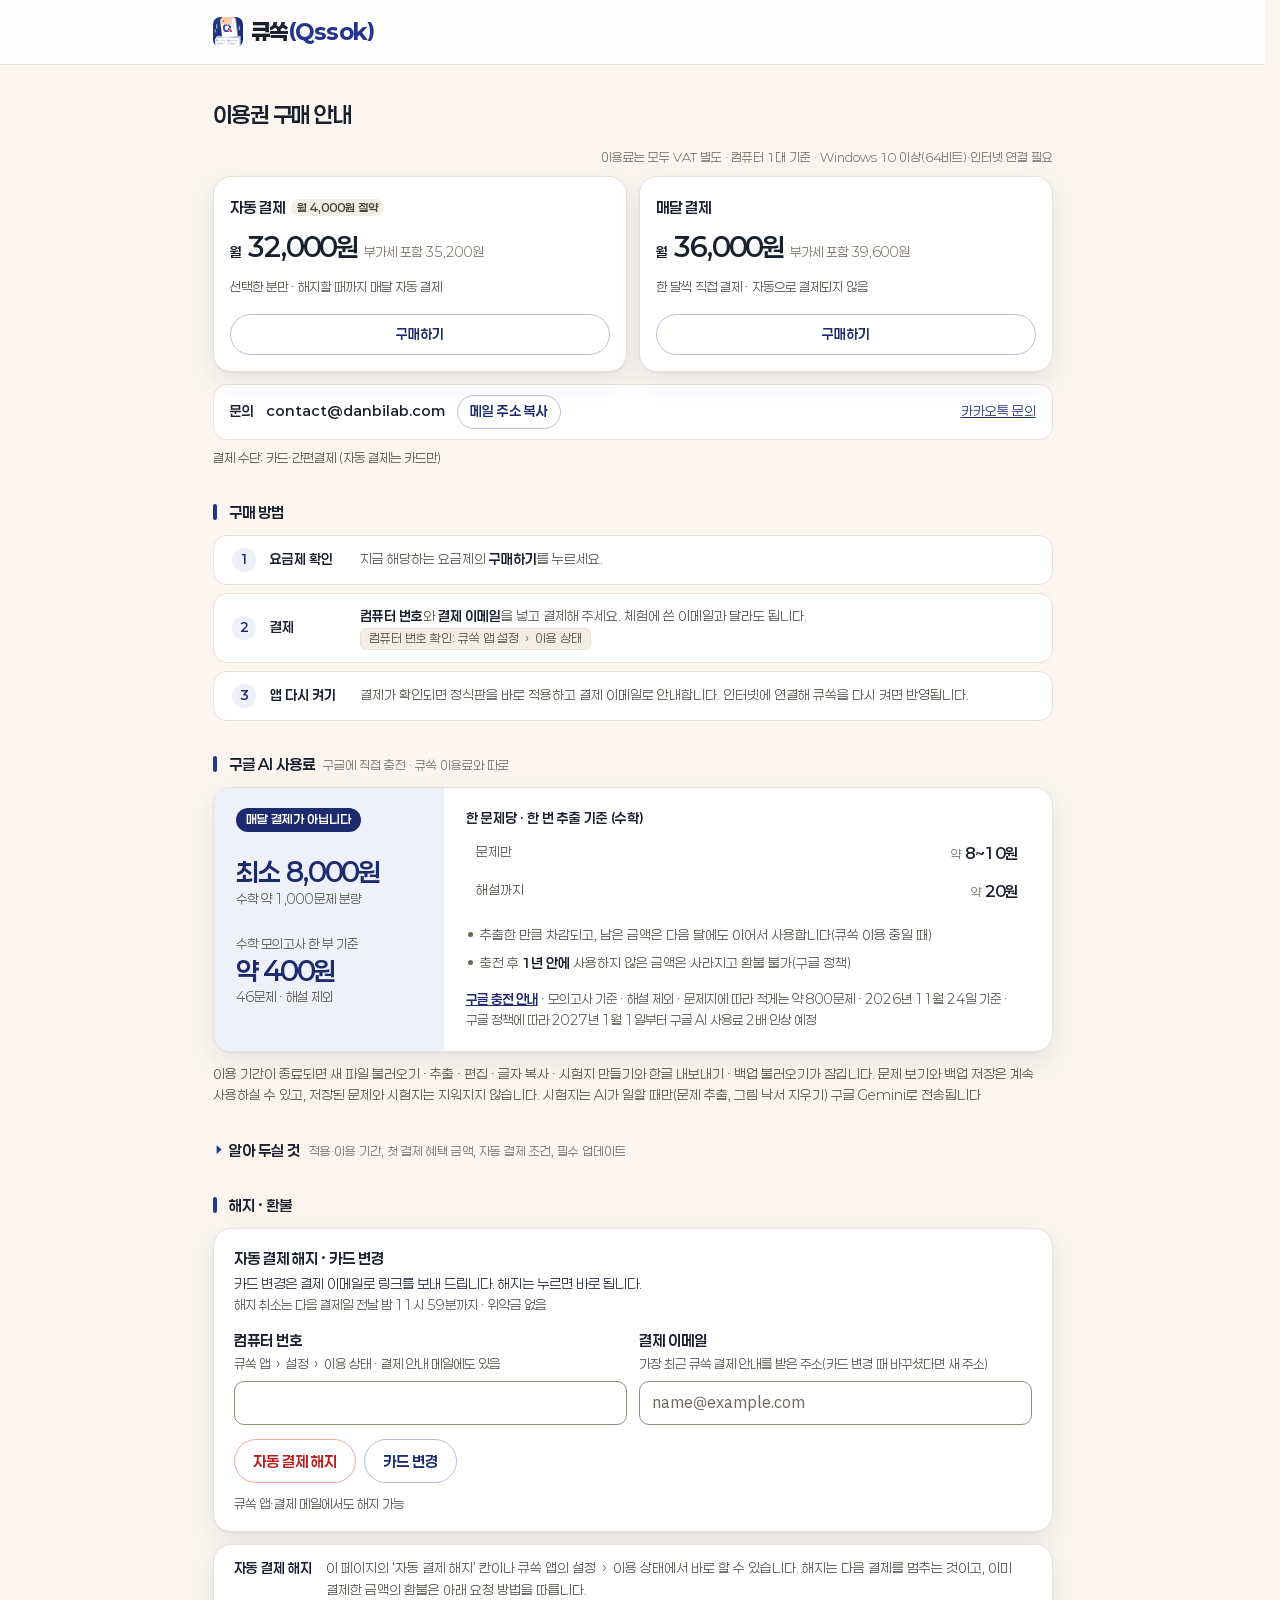
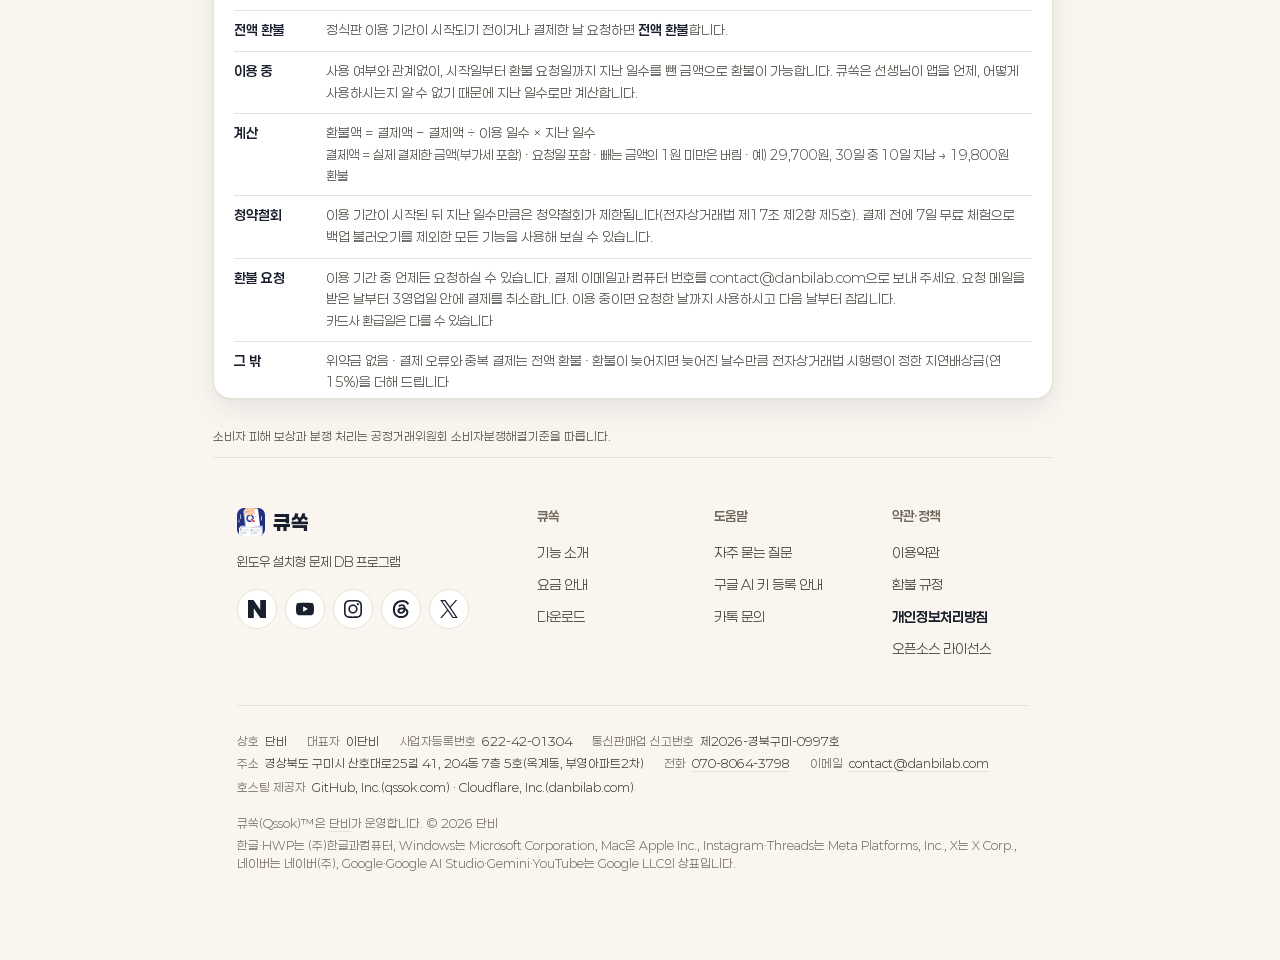
==== commit e691ee52: "site-v6 (exam-builder c9624ed)" ====
--- a/buy/index.html
+++ b/buy/index.html
@@ -10,7 +10,7 @@
 <meta http-equiv="Content-Security-Policy" content="default-src 'self'; script-src 'self' https://cdn.portone.io https://*.inicis.com; style-src 'self' 'unsafe-inline'; img-src 'self' data:; font-src 'self'; connect-src 'self' https://pay.danbilab.com https://*.portone.io https://*.iamport.co https://*.iamport.kr; frame-src https://*.portone.io https://*.iamport.co https://*.iamport.kr https://*.inicis.com; form-action https://*.portone.io https://*.iamport.co https://*.iamport.kr https://*.inicis.com; base-uri 'none'; object-src 'none'">
 <link rel="icon" href="../favicon.svg" type="image/svg+xml">
 <link rel="stylesheet" href="../fonts.css">
-<style>:root{--bg: #faf6ef;--surface: #ffffff;--surface-2: #faf6ef;--ink: #1a1f2e;--ink-2: #4a4740;--ink-3: #6e685c;--line: #e8e1d5;--line-strong: #d8cfbf;--brand-300: #b7bfd6;--brand-600: #24358a;--brand-700: #1c2a6e;--brand-soft: #eef1fa;--or: #e9a84f;--or-ink: #1a1508;--foot: #6e685c;--white: #ffffff}*{margin:0;padding:0;box-sizing:border-box}body{font-family:"Paperlogy","IBM Plex Sans KR","Apple SD Gothic Neo","Malgun Gothic",sans-serif;color:var(--ink);background:var(--bg);line-height:1.6;word-break:keep-all}.nav{background:rgba(255,255,255,.92);border-bottom:1px solid var(--line)}.nav-in{max-width:880px;margin:0 auto;height:64px;display:flex;align-items:center;padding:0 20px}.logo{display:flex;align-items:center;gap:8px;color:inherit;text-decoration:none;font-size:22px;letter-spacing:-0.5px;white-space:nowrap}.logo-ic{width:30px;height:30px;flex-shrink:0}.logo-t,.logo-t *{font-weight:800}.logo-t span{color:var(--brand-600)}.page{max-width:880px;margin:0 auto;padding:32px 20px 0}h1{font-size:22px;letter-spacing:-0.5px;margin-bottom:16px}.h{position:relative;padding-left:16px;font-size:15px;font-weight:700;color:var(--ink);margin:32px 0 12px;line-height:1.5}.h::before{content:"";position:absolute;left:0;top:.2em;width:4px;height:1.1em;border-radius:2px;background:var(--brand-600)}.more-lock{margin-top:12px;font-size:13.5px;color:var(--ink-2)}.more{margin-top:32px}.more summary{position:relative;display:block;padding-left:16px;font-size:15px;font-weight:700;color:var(--ink);line-height:1.5;cursor:pointer;list-style:none}.more summary::-webkit-details-marker{display:none}.more summary span{margin-left:6px;font-size:12.5px;font-weight:400;color:var(--ink-3)}.more summary svg{position:absolute;left:-2px;top:.2em;width:15px;height:15px;fill:var(--brand-600);transition:transform .12s}.more[open] summary svg{transform:rotate(90deg)}.more .know{margin-top:12px}.cards{display:grid;grid-template-columns:repeat(3,minmax(0,1fr));gap:12px}@media(max-width:760px){.cards{grid-template-columns:minmax(0,1fr)}}.card{background:var(--surface);border:1px solid var(--line-strong);border-radius:14px;padding:18px 16px 16px;display:flex;flex-direction:column;min-width:0}.card .name{display:flex;flex-wrap:wrap;align-items:center;gap:4px 6px;font-size:15px;font-weight:700}.open{font-size:12.5px;line-height:1.5;font-weight:700;color:var(--or-ink);background:var(--or);padding:1px 8px;border-radius:999px;white-space:nowrap}.save{font-size:12.5px;line-height:1.5;font-weight:700;color:var(--brand-700);background:var(--brand-soft);padding:1px 8px;border-radius:999px;white-space:nowrap}.amt{margin-bottom:16px}.price{display:flex;flex-wrap:wrap;align-items:baseline;gap:0 6px;font-size:13.5px;font-weight:700;margin:8px 0 0}.price b{font-size:26px;font-weight:700;letter-spacing:-0.5px;white-space:nowrap}.price small{font-size:12.5px;font-weight:400;color:var(--ink-3)}.cond{font-size:12.5px;color:var(--ink-2);margin-top:8px;overflow-wrap:break-word}.cond .nw{white-space:nowrap}.go{margin-top:auto;display:block;text-align:center;border-radius:9px;padding:9px;font-size:13.5px;font-weight:700;text-decoration:none;background:var(--surface);color:var(--brand-700);border:1px solid var(--brand-300)}.go:hover{background:var(--brand-soft)}.card.emph{border-color:var(--brand-600);box-shadow:0 0 0 1px var(--brand-600)}.card.emph .go{background:var(--brand-600);color:var(--white);border-color:var(--brand-600)}.card.emph .go:hover{background:var(--brand-700)}.soon{margin-top:auto;text-align:center;border-radius:9px;padding:9px;font-size:13.5px;font-weight:700;color:var(--ink-3);background:var(--surface-2);border:1px dashed var(--line-strong)}.allin{margin:18px 0 0;display:flex;flex-wrap:wrap;align-items:center;gap:6px}.allin b{font-size:12.5px;color:var(--ink-2);margin-right:4px}.allin span{white-space:nowrap;font-size:12.5px;color:var(--ink-2);background:var(--surface);border:1px solid var(--line);border-radius:999px;padding:1px 10px}.common{font-size:12.5px;color:var(--ink-3);margin-top:8px}.steps{display:flex;flex-direction:column;gap:8px}.step{display:grid;grid-template-columns:24px 76px minmax(0,1fr);align-items:center;column-gap:14px;background:var(--surface);border:1px solid var(--line-strong);border-radius:12px;padding:12px 18px}.step .n{width:24px;height:24px;border-radius:50%;background:var(--brand-soft);color:var(--brand-700);font-weight:700;font-size:12.5px;display:grid;place-items:center}.step b{font-size:13.5px}.step p{font-size:13.5px;color:var(--ink-2)}.step p em{font-style:normal;font-weight:700;color:var(--ink)}.step .where{display:inline-block;margin-left:10px;font-size:12.5px;color:var(--ink-2);background:var(--surface-2);border:1px solid var(--line);border-radius:6px;padding:0 8px}.step .forgot{display:block;font-size:12.5px;color:var(--ink-3);margin-top:3px}@media(max-width:640px){.step{grid-template-columns:24px minmax(0,1fr)}.step p{grid-column:2}}.know{list-style:none;font-size:13.5px;color:var(--ink-2)}.know li{padding:2px 0 2px 13px;position:relative}.know li::before{content:"\b7";position:absolute;left:3px;color:var(--ink-3)}.ai{display:grid;grid-template-columns:230px minmax(0,1fr);background:var(--surface);border:1px solid var(--line-strong);border-radius:14px;overflow:hidden}@media(max-width:640px){.ai{grid-template-columns:1fr}}.ai-nums{background:var(--brand-soft);padding:20px 22px;display:flex;flex-direction:column;gap:24px}.ai-lead{font-size:15px;font-weight:700;color:var(--ink);padding-bottom:18px;margin-bottom:-6px;border-bottom:1px solid var(--line-strong)}.ai-nums span{display:block;font-size:12.5px;color:var(--ink-2)}.ai-nums b{display:block;font-size:26px;font-weight:700;color:var(--brand-700);letter-spacing:-0.5px;line-height:1.25;white-space:nowrap}.ai-nums small{display:block;font-size:12.5px;color:var(--ink-3)}.ai-info{padding:20px 22px;display:flex;flex-direction:column;min-width:0}.ai-cap{display:flex;flex-wrap:wrap;align-items:baseline;justify-content:space-between;gap:0 12px;margin-bottom:4px;font-size:13.5px;font-weight:700;color:var(--ink)}.ai-cap small{font-size:12.5px;font-weight:400;color:var(--ink-3)}.ai-table{width:100%;table-layout:fixed;border-collapse:separate;border-spacing:0}.ai-table th,.ai-table td{padding:7px 12px;text-align:right;white-space:nowrap}.ai-table th:first-child{width:72px;padding-left:10px;text-align:left}.ai-table thead th{padding-top:4px;font-size:12.5px;font-weight:400;color:var(--ink-3);border-bottom:1px solid var(--line-strong)}.ai-table tbody th{font-size:13.5px;font-weight:400;color:var(--ink-2)}.ai-table td{font-size:15px;font-weight:700;color:var(--ink);font-variant-numeric:tabular-nums}.ai-table td small{font-size:12.5px;font-weight:400;color:var(--ink-3)}.ai-table .sol>*{background:var(--bg)}.ai-table .sol>:first-child{border-radius:8px 0 0 8px}.ai-table .sol>:last-child{border-radius:0 8px 8px 0}.ai-notes{list-style:none;margin-top:12px;font-size:13.5px;color:var(--ink-2);word-break:keep-all}.ai-notes li{padding:3px 0 3px 14px;position:relative}.ai-notes li::before{content:"";position:absolute;left:2px;top:.75em;width:5px;height:5px;border-radius:50%;background:var(--ink-3)}.ai-notes b{color:var(--ink)}.nw{white-space:nowrap}.ai-foot{margin-top:auto;padding-top:12px;font-size:12.5px;color:var(--ink-3)}.ai-foot a{color:var(--brand-700);font-weight:600}.h small{margin-left:8px;font-size:12.5px;font-weight:400;color:var(--ink-3)}@media(max-width:640px){.ai-info{padding:20px 16px}.ai-table th,.ai-table td{padding-left:2px;padding-right:4px}.ai-table th:first-child{width:62px;padding-left:6px}.ai-table td{font-size:13.5px}}@media(max-width:360px){.ai-table td,.ai-table tbody th{font-size:12.5px}.ai-table th,.ai-table td{padding-left:1px;padding-right:2px}.ai-table th:first-child{width:54px;padding-left:4px}.ai-table td small{font-size:11px}}.refund{margin-top:32px}.refund .h{margin:0 0 12px}.rf{display:grid;grid-template-columns:92px minmax(0,1fr);font-size:13.5px;color:var(--ink-2);background:var(--surface);border:1px solid var(--line);border-radius:14px;padding:4px 20px}.rf dt,.rf dd{padding:9px 0;border-bottom:1px solid var(--line)}.rf dt{font-weight:700;color:var(--ink)}.rf dd b{color:var(--ink)}.rf .sub{display:block;font-size:12.5px;color:var(--ink-3)}.rf dt:nth-last-of-type(1),.rf dd:last-child{border-bottom:0;padding-bottom:0}.dispute{margin-top:28px;font-size:12px;line-height:18px;color:var(--foot)}.dispute+footer.sf{margin-top:12px}.tail footer.sf .sf-brand,.tail footer.sf .sf-c1,.tail footer.sf .sf-c2{display:none}.tail footer.sf .sf-top{grid-template-columns:1fr}.ask{display:flex;flex-wrap:wrap;align-items:center;gap:8px 12px;background:var(--surface);border:1px solid var(--line);border-radius:12px;padding:10px 16px;font-size:13.5px;color:var(--ink-2)}.ask b{color:var(--ink)}.ask .mail{font-weight:700;color:var(--ink);white-space:nowrap}.ask button{border:1px solid var(--brand-300);background:var(--surface);color:var(--brand-700);border-radius:9px;padding:5px 12px;font:inherit;font-weight:700;cursor:pointer;white-space:nowrap}.ask button:hover{background:var(--brand-soft)}.ask a{color:var(--brand-700);white-space:nowrap}.ask .sp{flex:1;min-width:0}@media(max-width:480px){.ask .sp{display:none}}:root{--bad-soft:#fef2f2;--bad-line:#fca5a5;--bad-fg:#991b1b;--bad-mid:#dc2626;--bad-strong:#b91c1c;--warn-soft:#fef3c7;--warn-line:#fde68a;--warn-fg:#78350f;--ok-strong:#15803d}html{scrollbar-gutter:stable}button{font-family:inherit}.go{width:100%;cursor:pointer;line-height:1.6}.go:disabled{cursor:default;color:var(--ink-3);background:var(--surface-2);border-color:var(--line)}.card.is-soon{background:var(--surface-2);border-color:var(--line)}.soon{border:1px solid var(--line)!important;background:var(--surface)!important;color:var(--ink-2)!important}.card.is-soon .save{background:var(--line);color:var(--ink-2)}.closed-page .card{background:var(--surface-2);border-color:var(--line);box-shadow:none}.cards.two{grid-template-columns:repeat(2,minmax(0,1fr))}@media(max-width:760px){.cards.two{grid-template-columns:minmax(0,1fr)}}.dim-price .price b{font-size:20px}.top-band{margin-bottom:12px}.screen{max-width:880px;margin:0 auto;padding:32px 20px 0}.head{display:flex;flex-wrap:wrap;align-items:baseline;justify-content:space-between;gap:4px 12px;margin-bottom:16px}.head h1{margin:0;outline:none}.back-link{display:inline-flex;align-items:center;gap:2px;border:0;background:none;padding:0;font-size:13.5px;font-weight:700;color:var(--brand-700);cursor:pointer}.back-link svg{width:13px;height:13px}.back-link:disabled{color:var(--ink-3);cursor:default}.grid{display:grid;grid-template-columns:minmax(0,1fr) 280px;gap:12px;align-items:start}.col{display:grid;gap:12px;min-width:0}.pane{background:var(--surface);border:1px solid var(--line-strong);border-radius:14px;padding:20px;min-width:0}.ptitle{display:flex;flex-wrap:wrap;align-items:baseline;justify-content:space-between;gap:2px 12px;font-size:15px;font-weight:700;margin-bottom:12px}.sum{padding:16px;position:sticky;top:16px}@media(max-height:520px){.sum{position:static}}@media(max-width:760px){.grid{grid-template-columns:minmax(0,1fr)}.sum{position:static}}@media(max-width:640px){.pane{padding:16px}}.item{display:flex;gap:12px;align-items:flex-start}.item img{flex:none;width:40px;height:40px}.item-name{font-size:15px;font-weight:700}.item-price{font-size:13.5px;margin-top:2px}.item-cond{font-size:12.5px;color:var(--ink-2);margin-top:2px}.pair{display:grid;grid-template-columns:repeat(2,minmax(0,1fr));gap:0 12px}@media(max-width:480px){.pair{grid-template-columns:minmax(0,1fr);gap:10px 0}}.fd{min-width:0}.fd label{display:block;font-size:13.5px;font-weight:700;margin-bottom:4px}.fd input{display:block;width:100%;height:44px;font:inherit;font-size:16px;padding:0 12px;color:var(--ink);background:var(--surface);border:1px solid var(--ink-3);border-radius:9px}.fd input.mc{font-variant-numeric:tabular-nums;letter-spacing:.06em;text-transform:uppercase}.fd input:focus-visible{outline:2px solid var(--brand-600);outline-offset:1px;border-color:var(--brand-600)}.fd input[aria-invalid]{border-color:var(--bad-mid);box-shadow:0 0 0 .5px var(--bad-mid)}.fd input[aria-invalid]:focus-visible{outline-color:var(--bad-strong);border-color:var(--bad-strong)}.slot{min-height:20px;margin-top:4px;font-size:12.5px;color:var(--ink-2);overflow-wrap:anywhere}.slot a{color:var(--brand-700)}.slot.bad{display:flex;gap:3px;color:var(--bad-strong)}.slot.bad svg{flex:none;width:14px;height:14px;margin-top:3px;fill:currentColor}.link-btn{border:0;background:none;padding:0;font:inherit;font-size:12.5px;font-weight:400;color:var(--brand-700);text-decoration:underline;text-underline-offset:2px;cursor:pointer;white-space:nowrap}.noid{margin-bottom:10px;padding:10px 12px;font-size:12.5px;color:var(--ink-2);background:var(--surface-2);border:1px solid var(--line);border-radius:9px}.noid a{color:var(--brand-700);font-weight:700}.method{display:flex;align-items:center;gap:10px;padding:10px 12px;background:var(--surface-2);border:1px solid var(--line);border-radius:9px;font-size:13.5px}.method svg{flex:none;width:20px;height:20px;color:var(--ink-3)}.method small{display:block;font-size:12.5px;color:var(--ink-2)}.terms{display:grid;grid-template-columns:88px minmax(0,1fr);gap:7px 8px;font-size:13.5px}.terms dt{color:var(--ink-2)}.terms dd{min-width:0;overflow-wrap:anywhere}.terms small{display:block;font-size:12.5px;color:var(--ink-2)}.terms a{color:var(--brand-700)}.all{display:flex;align-items:flex-start;gap:8px;margin-top:16px;padding:12px 14px;background:var(--surface-2);border:1px solid var(--line);border-radius:9px;font-size:15px;font-weight:700;cursor:pointer}.all input{flex:none;width:20px;height:20px;margin-top:2px;accent-color:var(--brand-600)}.all small{font-size:13.5px;font-weight:400;color:var(--ink-2)}.ags{margin-top:8px;padding-left:14px}.ag{display:flex;align-items:flex-start;gap:8px;padding:5px 0;font-size:13.5px;cursor:pointer}.ag input{flex:none;width:18px;height:18px;margin-top:2px;accent-color:var(--brand-600)}.ag.miss input{outline:1.5px solid var(--bad-mid);outline-offset:1px}.ag b{display:block;font-weight:700}.ag small{display:block;font-size:12.5px;color:var(--ink-2)}.ag small+small{margin-top:6px}.ag a{font-weight:400;color:var(--brand-700);white-space:nowrap}.row{display:flex;justify-content:space-between;gap:8px;font-size:13.5px;padding:3px 0}.row span{color:var(--ink-2)}.row b{font-weight:400;font-variant-numeric:tabular-nums;white-space:nowrap}.row.total{align-items:baseline;margin-top:8px;padding-top:10px;border-top:1px solid var(--line-strong)}.row.total span{color:var(--ink);font-weight:700}.row.total b{font-size:22px;font-weight:700;letter-spacing:-0.5px}.brief{display:grid;grid-template-columns:62px minmax(0,1fr);gap:2px 8px;margin-top:10px;padding-top:10px;border-top:1px solid var(--line);font-size:12.5px}.brief dt{color:var(--ink-2)}.brief dd{min-width:0;overflow-wrap:anywhere;font-weight:700}.brief dd.plain{font-weight:400}.brief dd.empty{font-weight:400;color:var(--ink-3)}.brief .mono{font-variant-numeric:tabular-nums;letter-spacing:.04em}.pay-btn{display:flex;align-items:center;justify-content:center;gap:6px;height:52px;width:100%;margin-top:12px;border-radius:9px;font-size:17px;font-weight:700;color:#fff;background:var(--brand-600);border:1px solid var(--brand-600);cursor:pointer}.pay-btn:hover{background:var(--brand-700)}.pay-btn:disabled{cursor:default;font-size:15px;background:var(--ink-3);border-color:var(--ink-3)}.pay-note{margin-top:6px;font-size:12.5px;color:var(--ink-2)}.spin{width:16px;height:16px;flex:none;animation:rot 1s linear infinite}@keyframes rot{to{transform:rotate(360deg)}}@media(prefers-reduced-motion:reduce){.spin{animation:none}}:focus-visible{outline:2px solid var(--brand-600);outline-offset:2px}.band{padding:10px 12px;border-radius:9px;font-size:12.5px;border:1px solid;overflow-wrap:anywhere}.band b{display:block;font-size:13.5px}.band.bad{background:var(--bad-soft);border-color:var(--bad-line);color:var(--bad-fg)}.band.warn{background:var(--warn-soft);border-color:var(--warn-line);color:var(--warn-fg)}.band.mute{background:var(--surface-2);border-color:var(--line);color:var(--ink-2)}.band.mute b{color:var(--ink)}.band a{color:inherit;font-weight:700}.band-acts{display:flex;flex-wrap:wrap;gap:8px;margin-top:8px}.sbtn{min-height:36px;padding:5px 12px;border-radius:9px;font:inherit;font-size:13.5px;font-weight:700;background:var(--surface);color:var(--brand-700);border:1px solid var(--brand-300);cursor:pointer}.sbtn:hover{background:var(--brand-soft)}#sumBand:not(:empty){margin-top:10px}.sum:has(#sumBand:not(:empty)) .pay-note{display:none}.done-head{display:flex;align-items:center;gap:10px;font-size:17px;font-weight:700;margin-bottom:14px}.done-head svg{flex:none;width:32px;height:32px;fill:var(--ok-strong)}.done-card>p{font-size:13.5px;color:var(--ink-2)}.done-card .terms{margin-top:2px}.terms dt:has(+dd .oid-v){align-self:center}.oid-v{display:flex;flex-wrap:wrap;align-items:center;gap:4px 10px}.oid-v code{font:inherit;font-weight:700;font-variant-numeric:tabular-nums;overflow-wrap:anywhere;min-width:0}.checking{display:flex;align-items:center;gap:10px;font-size:15px;font-weight:700}.tail{margin-top:4px}#pay.screen{max-width:580px}.sheet{background:var(--surface);border:1px solid var(--line);border-radius:16px;padding:32px}@media(max-width:640px){.sheet{padding:20px 16px}}.sec+.sec{margin-top:28px;padding-top:28px;border-top:1px solid var(--line)}.sec-t{display:flex;flex-wrap:wrap;align-items:baseline;justify-content:space-between;gap:2px 12px;font-size:17px;font-weight:700;margin-bottom:14px}.item-name{display:flex;flex-wrap:wrap;align-items:center;gap:4px 6px;font-size:15px;font-weight:700}.buyer{display:grid;grid-template-columns:repeat(2,minmax(0,1fr));gap:10px 12px}.buyer .wide{grid-column:1 / -1}@media(max-width:480px){.buyer{grid-template-columns:minmax(0,1fr)}}.buyer .slot:empty{min-height:0;margin:0}.m-note{margin-top:8px;font-size:12.5px;color:var(--ink-2)}.notice{display:grid;grid-template-columns:76px minmax(0,1fr);gap:6px 8px;padding:14px;background:var(--surface-2);border-radius:10px;font-size:12.5px;color:var(--ink-2)}.notice dt{font-weight:700;color:var(--ink-2)}.notice dd{min-width:0;overflow-wrap:anywhere}.notice small{display:block;font-size:12.5px}.notice a{color:var(--brand-700)}.all{margin-top:12px;background:var(--surface);border-color:var(--line-strong)}.ags{padding-left:2px}.brief{margin-top:12px;padding-top:12px;grid-template-columns:72px minmax(0,1fr)}.pay-btn{height:58px;margin-top:18px;border-radius:12px;font-size:18px}.pay-note{text-align:center}#sumBand:not(:empty){margin-top:12px}.sheet .pay-note{display:block}.sheet:has(#sumBand:not(:empty)) .pay-note{display:none}#done.screen{max-width:580px}#done .terms{grid-template-columns:76px minmax(0,1fr)}.head{margin-bottom:12px}.back-link{font-size:14px;font-weight:500}.sheet{padding:24px 28px;border-radius:12px}@media(max-width:640px){.sheet{padding:20px 16px}}.sec+.sec,#left+.sec{margin-top:20px;padding-top:20px}.sec-t{font-size:16px;font-weight:600;line-height:24px;margin-bottom:12px}.item-name{font-size:14px;font-weight:600;line-height:22px}.item-price{font-size:14px;line-height:22px;margin-top:0}.item-cond{font-size:13px;line-height:20px;margin-top:0}.fd label{font-size:14px;font-weight:500;line-height:20px;margin-bottom:6px}.fd input{height:44px;background:var(--surface-2);border:1px solid #8592a9;border-radius:6px;padding:0 12px}.fd input::placeholder{color:var(--ink-3);opacity:1}.fd input:focus-visible{background:var(--surface)}.fd input[aria-invalid]{background:var(--surface)}.fd input.mc{letter-spacing:.04em}.slot{min-height:18px;margin-top:4px;font-size:13px;line-height:18px}.buyer{gap:0 12px}.buyer .slot:empty{min-height:18px;margin-top:4px}.buyer .fd:not(.wide){margin-bottom:4px}.link-btn{font-size:13px;line-height:18px}.m-note{font-size:13px;line-height:18px;margin-top:6px}.notice{grid-template-columns:72px minmax(0,1fr);gap:4px 8px;padding:12px 14px;border-radius:8px;font-size:13px;line-height:20px;color:var(--ink)}.notice dt{font-weight:400;color:var(--ink-2)}.notice small{font-size:13px}.all{margin-top:12px;padding:0 0 10px;background:none;border:0;border-bottom:1px solid var(--line);border-radius:0;font-size:14px;font-weight:600;line-height:22px;align-items:flex-start}.all input{width:18px;height:18px;margin-top:2px}.all small{font-size:13px}.ags{padding-left:0;margin-top:6px}.ag{font-size:14px;line-height:22px;padding:4px 0}.ag b{font-weight:400}.ag small{font-size:13px;line-height:20px}.ag input{margin-top:2px}.row{font-size:14px;line-height:22px;padding:2px 0}.row.total{margin-top:6px;padding-top:10px}.row.total span{font-weight:600}.brief{margin-top:10px;padding-top:10px;grid-template-columns:72px minmax(0,1fr);gap:2px 8px;font-size:13px;line-height:20px}.brief dd{font-weight:400}#bM:not(.empty),#bE:not(.empty){font-weight:500}.pay-btn{height:52px;margin-top:14px;border-radius:8px;font-size:16px;font-weight:600}.pay-btn:disabled{font-size:16px}.pay-note{font-size:13px;line-height:18px}.band{font-size:13px;border-radius:8px}.band b{font-size:14px;font-weight:600}.band a{font-weight:400}.sbtn{min-height:32px;padding:3px 10px;border-radius:6px;font-size:13px;font-weight:500}.noid{font-size:13px;border-radius:8px}.noid a{font-weight:500}.done-head{font-size:16px;font-weight:600;gap:8px;margin-bottom:12px}.done-head svg{width:20px;height:20px}.done-card>p{font-size:14px;color:var(--ink)}#done .terms{grid-template-columns:84px minmax(0,1fr);gap:6px 8px;font-size:14px;line-height:22px}.oid-v code{font-weight:500}.checking{font-size:14px;font-weight:500}.sheet{border-radius:14px}.fd input:disabled{color:var(--ink-2);background:var(--surface-2);border-color:var(--line-strong)}#mSlot{min-height:38px}.buyer .fd.wide .slot{min-height:36px}#done .terms{grid-template-columns:76px minmax(0,1fr)}.terms dt{color:var(--ink-2)}.done-title-ok{display:inline-flex;align-items:center;gap:8px}.done-title-ok svg{flex:none;width:24px;height:24px;fill:var(--ok-strong)}.all small{font-weight:400;color:var(--ink-2)}.fd input,.fd input:focus-visible,.fd input[aria-invalid]{background:var(--surface)}.fd input:disabled{background:var(--line);border-color:var(--line-strong);color:var(--ink-2)}.picked{padding:14px 16px;background:var(--brand-soft);border-radius:10px}.picked .item-name{font-size:16px;font-weight:600;line-height:24px}.picked .item-price{margin-top:2px;font-size:14px;line-height:22px}.picked .item-price b{font-size:16px;font-weight:600}.picked .item-price small{font-size:13px;color:var(--ink-2)}.picked .item-cond{margin-top:2px}.fd label .slot{display:inline-flex;min-height:0;margin:0 0 0 8px;font-weight:400;vertical-align:top;line-height:20px}.fd label .slot svg{margin-top:3px}.all{margin-bottom:0}.all>span{min-width:0}.all .slot{display:inline-flex;min-height:0;margin:0;font-weight:400;vertical-align:top;line-height:22px}.all .slot:empty{display:none}.all .slot svg{margin-top:4px}.ags{margin-top:6px}.must{font-weight:600;color:var(--ink)}.ag small.lock-list{color:var(--ink)}.buyer{gap:12px}.buyer .fd:not(.wide){margin-bottom:0}body.narrow .nav a{max-width:580px}.buyer{gap:0 12px}.fd>.slot{margin-top:3px;margin-bottom:3px;min-height:20px;line-height:20px;font-size:13px}.slot{line-height:20px}.buyer .slot:empty{min-height:20px;margin-top:3px}.buyer .fd:not(.wide){margin-bottom:0}.buyer .fd.wide .slot{min-height:20px}.slot.stack{display:grid}.slot.stack>*{grid-area:1 / 1;min-width:0}.slot.stack .s-err{display:none;color:var(--bad-strong)}.slot.stack.bad{color:var(--bad-strong);display:grid;gap:0}.slot.stack.bad .s-help{visibility:hidden}.slot.stack.bad .s-err{display:flex;gap:3px}.slot .s-err svg{flex:none;width:14px;height:14px;margin-top:3px;fill:currentColor}.fd>.slot.bad:not(.stack){display:flex;gap:3px;color:var(--bad-strong)}.slot-keep{font-size:13px;line-height:20px;color:var(--ink-2)}#noIdBtn{margin-top:2px;line-height:20px}.all .slot{vertical-align:baseline;line-height:22px}#mSlot{min-height:0}.privacy-note{margin-top:2px;font-size:13px;line-height:20px;color:var(--ink-2)}.privacy-note a{color:var(--brand-700)}.notice{grid-template-columns:64px minmax(0,1fr);gap:8px 12px;padding:14px 16px}.all{margin-top:16px}.ags{margin-top:8px}.ag{padding:5px 0}.ag small{margin-top:2px;text-wrap:pretty}#left+.sec{margin-top:20px;padding-top:20px}.sum-brief{margin:0 0 10px;padding:0 0 10px;border:0;border-bottom:1px solid var(--line)}.brief.sum-brief{display:grid;grid-template-columns:84px minmax(0,1fr);gap:2px 8px;font-size:14px;line-height:22px;margin-top:0;padding-top:0}.brief.sum-brief dd{text-align:right}.brief.sum-brief dt{color:var(--ink-2)}.row.total{margin-top:6px;padding-top:10px}.pay-note{margin-top:8px}.picked{padding:14px 16px}.st-title{display:flex;align-items:flex-start;gap:7px}.st-title .st-ic{flex:none;width:22px;height:22px;margin-top:7px}.st-title .st-ic svg{display:block;width:22px;height:22px}.st-title .spin{width:22px;height:22px;color:var(--ink-3)}.ic-ok{color:var(--ok-strong)}.ic-warn{color:#b45309}.ic-bad{color:var(--bad-strong)}.ic-info{color:var(--ink-3)}.st-ic svg{fill:currentColor}@media(max-width:640px){.st-title{gap:6px}.st-title .st-ic{width:20px;height:20px}.st-title .st-ic svg{width:20px;height:20px}}#doneBody{padding:24px 28px}@media(max-width:640px){#doneBody{padding:20px 16px}}.d-lead{font-size:16px;font-weight:600;line-height:24px}.d-sub{margin-top:2px;font-size:14px;line-height:22px;color:var(--ink)}.d-sec{margin-top:20px;padding-top:20px;border-top:1px solid var(--line)}.d-sec-t{font-size:16px;font-weight:600;line-height:24px;margin-bottom:8px}.d-rows{display:grid;gap:2px}.d-row{display:flex;justify-content:space-between;align-items:baseline;gap:16px;font-size:14px;line-height:22px}.d-row>span:first-child{flex:none;color:var(--ink-2)}.d-row>:last-child{min-width:0;text-align:right;overflow-wrap:anywhere;font-variant-numeric:tabular-nums}.d-row.total{margin-top:8px;padding-top:10px;border-top:1px solid var(--line-strong)}.d-row.total>span:first-child{color:var(--ink);font-weight:600}.d-row.total>:last-child{font-size:22px;font-weight:700;letter-spacing:-.5px;line-height:30px}.d-oid{display:inline-flex;flex-wrap:wrap;justify-content:flex-end;align-items:center;gap:2px 8px}.d-oid code{font:inherit;font-size:13px;overflow-wrap:anywhere}.d-oid .sbtn{min-height:28px;padding:1px 8px;font-size:13px}.d-rows+.notice,.notice.d-notice{margin-top:20px}.d-act{margin-top:20px}.d-btn{display:block;width:100%;height:48px;border-radius:8px;font:inherit;font-size:16px;font-weight:600;color:#fff;background:var(--brand-600);border:1px solid var(--brand-600);cursor:pointer}.d-btn:hover{background:var(--brand-700)}.d-p{font-size:14px;line-height:22px}.d-p+.d-rows{margin-top:16px;padding-top:14px;border-top:1px solid var(--line)}dialog.ms{width:min(420px,calc(100vw - 32px));max-height:calc(100dvh - 32px);margin:auto;padding:24px;border:0;border-radius:14px;background:var(--surface);color:var(--ink);box-shadow:0 12px 40px rgba(20,33,61,.28);overflow:auto}dialog.ms::backdrop{background:rgba(20,33,61,.45)}html:has(dialog.ms[open]){overflow:hidden}.ms-t{font-size:16px;font-weight:600;line-height:24px}.ms-t .st-ic{display:block;margin-bottom:8px}.ms-t .st-ic{width:28px;height:28px}.ms-t .st-ic svg{display:block;width:28px;height:28px;fill:currentColor}.ms-b{margin-top:8px;font-size:14px;line-height:22px;overflow-wrap:anywhere}.ms-b p+p{margin-top:6px}.ms-facts{margin-top:4px;padding:12px 14px;background:var(--surface-2);border-radius:10px}.ms-facts p+p{margin-top:4px}.ms-sub{margin-top:12px;font-size:13px;line-height:20px;color:var(--ink-2)}.ms-acts{display:grid;grid-auto-flow:column;grid-auto-columns:minmax(0,1fr);gap:8px;margin-top:20px}.ms-btn{min-height:44px;padding:4px 10px;border-radius:8px;font:inherit;font-size:14px;font-weight:600;line-height:20px;cursor:pointer;background:var(--surface);color:var(--ink);border:1px solid var(--line-strong)}.ms-btn:hover{background:var(--surface-2)}.ms-btn.pri{background:var(--brand-600);border-color:var(--brand-600);color:#fff}.ms-btn.pri:hover{background:var(--brand-700)}.ms-btn:focus-visible{outline:2px solid var(--brand-600);outline-offset:2px}@media(max-width:360px){.ms-acts{grid-auto-flow:row}.ms-acts .pri{order:-1}}@media(max-width:400px){.ms-acts:has(>:nth-child(3)){grid-auto-flow:row}.ms-acts:has(>:nth-child(3)) .pri{order:-1}}.step .where{margin-left:0}.buyer .slot:empty{margin-bottom:3px}.all .slot,.all .slot.bad{display:inline;margin:0;line-height:inherit}.all .slot svg{display:inline;width:14px;height:14px;margin:0 3px 0 0;vertical-align:-2px}@media(max-width:640px){#doneBody{padding:20px}.st-title{gap:5px}.st-title .st-ic,.st-title .st-ic svg,.st-title .spin{width:16px!important;height:16px!important}.st-title .st-ic{margin-top:9px}}.slot.stack.bad{display:grid}#left .noid{margin:6px 0 0}.pay-line{margin-top:12px;padding:10px 12px;background:var(--surface-2);border:1px solid var(--line);border-radius:8px;font-size:14px}.shop-line{margin-bottom:12px;padding:10px 14px;background:var(--surface);border:1px solid var(--line-strong);border-radius:9px;font-size:13.5px}.tail{text-align:center}.d-p+.d-p{margin-top:4px}[hidden]{display:none!important}#left+.sec{margin-top:28px;padding-top:28px;border-top:1px solid var(--line)}.method-note{font-size:14px;color:var(--ink-2)}body .fd input,body code{font-family:"IBM Plex Sans KR","Apple SD Gothic Neo","Malgun Gothic",sans-serif}:root{--surface-2: #f3eee4;--sh: 0 1px 2px rgba(15,22,38,.05), 0 10px 28px rgba(28,42,110,.09);--r: 18px}.card{border-color:var(--line);box-shadow:var(--sh);border-radius:var(--r)}.card.emph{border:2px solid var(--brand-600);box-shadow:var(--sh)}.card.is-soon{background:var(--surface-2);border:1px solid var(--line-strong);box-shadow:none}.card.is-soon .save{background:var(--brand-soft);color:var(--brand-700)}.fd input:focus-visible{box-shadow:0 0 0 3px rgba(36,53,138,.18)}.ai,.rf,.sheet,#doneBody,.ap-box{border:1px solid var(--line);border-radius:var(--r);box-shadow:var(--sh)}.step,.ask{border-color:var(--line);border-radius:14px}.go,.soon,.pay-btn,.d-btn,.ms-btn,.sbtn,.ask button{border-radius:999px}.fd input{border-radius:10px;border-color:#948b7c}.back-link,.sbtn,.noid a,.checking{font-weight:600}.price small,.cond,.common,.allin span,.allin b,.ai-nums span,.ai-nums small,.ai-foot,.ai-cap small,.step .where,.rf .sub{font-size:13px;color:var(--ink-2)}.dispute{color:var(--ink-2)}.soon{background:transparent!important;border:1px solid var(--line-strong)!important;color:var(--ink-2)!important}.cards.stage{grid-template-columns:minmax(0,1fr) minmax(0,2fr)}.later{display:flex;flex-direction:column;min-width:0}.later-t{margin:0 0 8px;font-size:13px;font-weight:700;color:var(--ink-2)}.later .cards.two{flex:1}@media(max-width:760px){.cards.stage{grid-template-columns:minmax(0,1fr)}.later-t{margin-top:6px}}.cards.stage.no-open{grid-template-columns:minmax(0,1fr)}.cards.stage.no-open .later-t{display:none}.cards.stage>.card[hidden],.start-sum[hidden]{display:none!important}.howpay{border:0;margin:12px 0 12px;padding:0;min-width:0}.howpay legend{padding:0;margin-bottom:4px;font-size:12.5px;font-weight:700;color:var(--ink-2)}.howpay label{display:flex;align-items:center;gap:6px;font-size:13px;padding:3px 0;cursor:pointer}.howpay input{accent-color:var(--brand-600);margin:0}.howpay-n{margin:2px 0 0 22px;font-size:12.5px;line-height:1.55;color:var(--ink-2)}.howpay-n .ln{display:block}.step .where{font-size:12.5px}#pay.screen{max-width:1080px}.pay-grid{display:grid;grid-template-columns:minmax(0,1fr) 340px;gap:24px;align-items:start}.sum-card{position:sticky;top:16px;padding:24px}.sum-card .sum-brief dd{text-wrap:balance}body:has(#pay:not([hidden])) .nav-in,body:has(#pay:not([hidden])) .nav a{max-width:1080px}#left>.sec:first-child>.sec-t{display:none}@media(max-height:640px){.sum-card{position:static}}@media(max-width:959px){#pay.screen{max-width:580px}.pay-grid{grid-template-columns:minmax(0,1fr);gap:12px}.sum-card{position:static}body:has(#pay:not([hidden])) .nav-in,body:has(#pay:not([hidden])) .nav a{max-width:580px}}.notice-box{background:var(--surface-2);border-radius:10px;padding:14px 16px}.notice.nb{background:none;padding:0;border-radius:0}.notice-more{margin-top:10px}.notice-more summary{position:relative;display:block;padding-left:16px;font-size:13px;line-height:20px;font-weight:600;color:var(--ink-2);cursor:pointer;list-style:none;text-wrap:pretty;border-radius:4px}.notice-more summary::-webkit-details-marker{display:none}.notice-more summary svg{position:absolute;left:-2px;top:3px;width:14px;height:14px;fill:var(--brand-600);transition:transform .12s}.notice-more[open] summary svg{transform:rotate(90deg)}.notice-more summary:focus-visible{outline:2px solid var(--brand-600);outline-offset:2px}.notice-more>.notice{margin-top:8px}.cards-hd{margin:0 0 8px;font-size:12.5px;color:var(--ink-3);text-align:right}.card .price small{color:var(--ink-3)}.card .save{font-size:11.5px!important;font-weight:600;padding:0 6px!important;background:var(--surface-2)!important;color:var(--ink-2)!important}.ai-lead{display:inline-block;align-self:flex-start;margin:0!important;padding:2px 10px!important;border:0!important;border-radius:999px;background:var(--brand-700);color:#fff!important;font-size:12.5px}.ai-table .sol>*{background:none!important}.start-sum{padding:16px;display:flex;flex-wrap:wrap;align-items:center;justify-content:center;gap:4px 10px;margin:14px 0 6px;font-size:14px;color:var(--ink-2)}.start-sum .eq{display:inline-flex;align-items:center;justify-content:center;width:28px;height:28px;border-radius:50%;background:var(--brand-700);color:#fff;font-weight:700}.start-sum b{font-size:22px;color:var(--brand-700)}.start-sum small{flex-basis:100%;text-align:center;font-size:12.5px;color:var(--ink-3)}#cancel{scroll-margin-top:16px}.ap-box{background:var(--surface);padding:18px 20px;margin-bottom:12px}@media(max-width:640px){.ap-box{padding:16px}}.ap-box:not(.card-on) [data-card]{display:none}#ap .card-form{margin:18px 0 16px;padding-top:18px;border-top:1px solid var(--line);display:grid;gap:12px}#ap .card-form .fd label{display:block;font-size:14px;font-weight:500;line-height:20px;margin-bottom:6px;color:var(--ink)}#ap .card-form .fd label small{margin-left:6px;font-size:13px;font-weight:400;color:var(--ink-2);white-space:nowrap}#ap .card-form .slot{min-height:0;margin:4px 0 0}#ap .card-form .slot:not(.bad){display:none}#ap .card-form .ag{padding-top:2px}#ap .nw{white-space:nowrap}#ap .card-form .fd label small{display:block;margin:2px 0 0;white-space:normal}.ap-t{font-size:15px;font-weight:700;color:var(--ink);line-height:22px}.ap-d{margin-top:4px;font-size:14px;line-height:21px;color:var(--ink)}.ap-c{margin-top:2px;font-size:13px;line-height:19px;color:var(--ink-2)}.ap-box .pair{margin-top:14px}.ap-box .fd label{font-size:15px;font-weight:700;line-height:22px;margin-bottom:6px;color:var(--ink)}.ap-box .fd label small{margin-left:6px;font-size:13px;font-weight:400;color:var(--ink-2);white-space:nowrap}.ap-box .fd>.slot{min-height:0;margin:4px 0 0}.ap-box .fd>.slot:not(.bad){display:none}.ap-acts{display:flex;flex-wrap:wrap;gap:8px;margin-top:14px}.ap-btn{display:inline-flex;align-items:center;justify-content:center;gap:6px;height:44px;padding:0 18px;border-radius:999px;font:inherit;font-size:15px;font-weight:700;color:var(--brand-700);background:var(--white);border:1.5px solid var(--brand-300);cursor:pointer;white-space:nowrap}.ap-btn:hover{background:var(--brand-soft)}#apBtn:not(:disabled){color:var(--bad-strong);border-color:var(--bad-line)}#apBtn:not(:disabled):hover{background:var(--bad-soft)}.ap-box .fd label small{display:block;margin:2px 0 0;white-space:normal}.ap-btn:disabled{cursor:default;color:var(--ink-3);background:var(--white);border-color:var(--line-strong)}@media(max-width:640px){.ap-acts>.ap-btn{flex:1 1 0}}.ap-res:not(:empty){margin-top:12px}.ap-res .band p{margin-top:4px}.ap-res .band strong{display:block;font-weight:600;color:var(--ink)}.ap-alt{margin-top:12px;font-size:13px;line-height:18px;color:var(--ink-2)}.know a{color:var(--brand-700)}#ap.screen{max-width:580px}#ap .head{display:block}#ap h1{font-size:22px;line-height:1.35}.rn-dek{margin:4px 0 0;font-size:14.5px;color:var(--ink-2)}.rn-amt{display:grid;grid-template-columns:auto 1fr;gap:6px 14px;align-items:baseline}.rn-amt .k{font-size:13.5px;color:var(--ink-2)}.rn-amt .was{font-size:15px;color:var(--ink-2)}.rn-amt .now{font-size:24px;font-weight:700;color:var(--ink)}.rn-amt small{display:block;font-size:12.5px;color:var(--ink-2);font-weight:400;line-height:1.4}#ap .terms{grid-template-columns:76px minmax(0,1fr);margin-top:16px;font-size:14px}#ap .terms:first-child{margin-top:0}#ap code{font-size:inherit;letter-spacing:.04em}.rn-btns{display:grid;gap:8px;margin-top:18px}@media(min-width:401px){.rn-btns:not(.one){grid-template-columns:1fr 1fr}}#ap .pay-btn{margin-top:0;height:54px;font-size:16px;border-radius:999px}.pay-btn.ghost{background:var(--surface);color:var(--brand-700);border:1.5px solid var(--brand-300)}.pay-btn.ghost:hover{background:var(--brand-soft)}.pay-btn.ghost:disabled{color:var(--ink-3);background:var(--surface-2);border-color:var(--line)}.rn-after{margin:12px 0 0;font-size:13px;color:var(--ink-2);line-height:1.65}#ap .band{margin-top:0;font-size:13.5px}#ap .band p+p{margin-top:4px}#ap .band-acts .sbtn{display:inline-flex;align-items:center;gap:6px}.rn-quiet{margin:14px 0 0;font-size:13px;color:var(--ink-2);text-align:center}.rn-quiet a{color:var(--brand-700);font-weight:600;white-space:nowrap}.rn-after a{color:var(--brand-700);font-weight:600}#ap .rn-note{margin-bottom:14px}</style>
+<style>:root{--bg: #faf6ef;--surface: #ffffff;--surface-2: #faf6ef;--ink: #1a1f2e;--ink-2: #4a4740;--ink-3: #6e685c;--line: #e8e1d5;--line-strong: #d8cfbf;--brand-300: #b7bfd6;--brand-600: #24358a;--brand-700: #1c2a6e;--brand-soft: #eef1fa;--or: #e9a84f;--or-ink: #1a1508;--foot: #6e685c;--white: #ffffff}*{margin:0;padding:0;box-sizing:border-box}body{font-family:"Paperlogy","IBM Plex Sans KR","Apple SD Gothic Neo","Malgun Gothic",sans-serif;color:var(--ink);background:var(--bg);line-height:1.6;word-break:keep-all}.nav{background:rgba(255,255,255,.92);border-bottom:1px solid var(--line)}.nav-in{max-width:880px;margin:0 auto;height:64px;display:flex;align-items:center;padding:0 20px}.logo{display:flex;align-items:center;gap:8px;color:inherit;text-decoration:none;font-size:22px;letter-spacing:-0.5px;white-space:nowrap}.logo-ic{width:30px;height:30px;flex-shrink:0}.logo-t,.logo-t *{font-weight:800}.logo-t span{color:var(--brand-600)}.page{max-width:880px;margin:0 auto;padding:32px 20px 0}h1{font-size:22px;letter-spacing:-0.5px;margin-bottom:16px}.h{position:relative;padding-left:16px;font-size:15px;font-weight:700;color:var(--ink);margin:32px 0 12px;line-height:1.5}.h::before{content:"";position:absolute;left:0;top:.2em;width:4px;height:1.1em;border-radius:2px;background:var(--brand-600)}.more-lock{margin-top:12px;font-size:13.5px;color:var(--ink-2)}.more{margin-top:32px}.more summary{position:relative;display:block;padding-left:16px;font-size:15px;font-weight:700;color:var(--ink);line-height:1.5;cursor:pointer;list-style:none}.more summary::-webkit-details-marker{display:none}.more summary span{margin-left:6px;font-size:12.5px;font-weight:400;color:var(--ink-3)}.more summary svg{position:absolute;left:-2px;top:.2em;width:15px;height:15px;fill:var(--brand-600);transition:transform .12s}.more[open] summary svg{transform:rotate(90deg)}.more .know{margin-top:12px}.cards{display:grid;grid-template-columns:repeat(3,minmax(0,1fr));gap:12px}@media(max-width:760px){.cards{grid-template-columns:minmax(0,1fr)}}.card{background:var(--surface);border:1px solid var(--line-strong);border-radius:14px;padding:18px 16px 16px;display:flex;flex-direction:column;min-width:0}.card .name{display:flex;flex-wrap:wrap;align-items:center;gap:4px 6px;font-size:15px;font-weight:700}.open{font-size:12.5px;line-height:1.5;font-weight:700;color:var(--or-ink);background:var(--or);padding:1px 8px;border-radius:999px;white-space:nowrap}.save{font-size:12.5px;line-height:1.5;font-weight:700;color:var(--brand-700);background:var(--brand-soft);padding:1px 8px;border-radius:999px;white-space:nowrap}.amt{margin-bottom:16px}.price{display:flex;flex-wrap:wrap;align-items:baseline;gap:0 6px;font-size:13.5px;font-weight:700;margin:8px 0 0}.price b{font-size:26px;font-weight:700;letter-spacing:-0.5px;white-space:nowrap}.price small{font-size:12.5px;font-weight:400;color:var(--ink-3)}.cond{font-size:12.5px;color:var(--ink-2);margin-top:8px;overflow-wrap:break-word}.cond .nw{white-space:nowrap}.go{margin-top:auto;display:block;text-align:center;border-radius:9px;padding:9px;font-size:13.5px;font-weight:700;text-decoration:none;background:var(--surface);color:var(--brand-700);border:1px solid var(--brand-300)}.go:hover{background:var(--brand-soft)}.card.emph{border-color:var(--brand-600);box-shadow:0 0 0 1px var(--brand-600)}.card.emph .go{background:var(--brand-600);color:var(--white);border-color:var(--brand-600)}.card.emph .go:hover{background:var(--brand-700)}.soon{margin-top:auto;text-align:center;border-radius:9px;padding:9px;font-size:13.5px;font-weight:700;color:var(--ink-3);background:var(--surface-2);border:1px dashed var(--line-strong)}.allin{margin:18px 0 0;display:flex;flex-wrap:wrap;align-items:center;gap:6px}.allin b{font-size:12.5px;color:var(--ink-2);margin-right:4px}.allin span{white-space:nowrap;font-size:12.5px;color:var(--ink-2);background:var(--surface);border:1px solid var(--line);border-radius:999px;padding:1px 10px}.common{font-size:12.5px;color:var(--ink-3);margin-top:8px}.steps{display:flex;flex-direction:column;gap:8px}.step{display:grid;grid-template-columns:24px 76px minmax(0,1fr);align-items:center;column-gap:14px;background:var(--surface);border:1px solid var(--line-strong);border-radius:12px;padding:12px 18px}.step .n{width:24px;height:24px;border-radius:50%;background:var(--brand-soft);color:var(--brand-700);font-weight:700;font-size:12.5px;display:grid;place-items:center}.step b{font-size:13.5px}.step p{font-size:13.5px;color:var(--ink-2)}.step p em{font-style:normal;font-weight:700;color:var(--ink)}.step .where{display:inline-block;margin-left:10px;font-size:12.5px;color:var(--ink-2);background:var(--surface-2);border:1px solid var(--line);border-radius:6px;padding:0 8px}.step .forgot{display:block;font-size:12.5px;color:var(--ink-3);margin-top:3px}@media(max-width:640px){.step{grid-template-columns:24px minmax(0,1fr)}.step p{grid-column:2}}.know{list-style:none;font-size:13.5px;color:var(--ink-2)}.know li{padding:2px 0 2px 13px;position:relative}.know li::before{content:"\b7";position:absolute;left:3px;color:var(--ink-3)}.ai{display:grid;grid-template-columns:230px minmax(0,1fr);background:var(--surface);border:1px solid var(--line-strong);border-radius:14px;overflow:hidden}@media(max-width:640px){.ai{grid-template-columns:1fr}}.ai-nums{background:var(--brand-soft);padding:20px 22px;display:flex;flex-direction:column;gap:24px}.ai-lead{font-size:15px;font-weight:700;color:var(--ink);padding-bottom:18px;margin-bottom:-6px;border-bottom:1px solid var(--line-strong)}.ai-nums span{display:block;font-size:12.5px;color:var(--ink-2)}.ai-nums b{display:block;font-size:26px;font-weight:700;color:var(--brand-700);letter-spacing:-0.5px;line-height:1.25;white-space:nowrap}.ai-nums small{display:block;font-size:12.5px;color:var(--ink-3)}.ai-info{padding:20px 22px;display:flex;flex-direction:column;min-width:0}.ai-cap{display:flex;flex-wrap:wrap;align-items:baseline;justify-content:space-between;gap:0 12px;margin-bottom:4px;font-size:13.5px;font-weight:700;color:var(--ink)}.ai-cap small{font-size:12.5px;font-weight:400;color:var(--ink-3)}.ai-table{width:100%;table-layout:fixed;border-collapse:separate;border-spacing:0}.ai-table th,.ai-table td{padding:7px 12px;text-align:right;white-space:nowrap}.ai-table th:first-child{width:72px;padding-left:10px;text-align:left}.ai-table thead th{padding-top:4px;font-size:12.5px;font-weight:400;color:var(--ink-3);border-bottom:1px solid var(--line-strong)}.ai-table tbody th{font-size:13.5px;font-weight:400;color:var(--ink-2)}.ai-table td{font-size:15px;font-weight:700;color:var(--ink);font-variant-numeric:tabular-nums}.ai-table td small{font-size:12.5px;font-weight:400;color:var(--ink-3)}.ai-table .sol>*{background:var(--bg)}.ai-table .sol>:first-child{border-radius:8px 0 0 8px}.ai-table .sol>:last-child{border-radius:0 8px 8px 0}.ai-notes{list-style:none;margin-top:12px;font-size:13.5px;color:var(--ink-2);word-break:keep-all}.ai-notes li{padding:3px 0 3px 14px;position:relative}.ai-notes li::before{content:"";position:absolute;left:2px;top:.75em;width:5px;height:5px;border-radius:50%;background:var(--ink-3)}.ai-notes b{color:var(--ink)}.nw{white-space:nowrap}.ai-foot{margin-top:auto;padding-top:12px;font-size:12.5px;color:var(--ink-3)}.ai-foot a{color:var(--brand-700);font-weight:600}.h small{margin-left:8px;font-size:12.5px;font-weight:400;color:var(--ink-3)}@media(max-width:640px){.ai-info{padding:20px 16px}.ai-table th,.ai-table td{padding-left:2px;padding-right:4px}.ai-table th:first-child{width:62px;padding-left:6px}.ai-table td{font-size:13.5px}}@media(max-width:360px){.ai-table td,.ai-table tbody th{font-size:12.5px}.ai-table th,.ai-table td{padding-left:1px;padding-right:2px}.ai-table th:first-child{width:54px;padding-left:4px}.ai-table td small{font-size:11px}}.refund{margin-top:32px}.refund .h{margin:0 0 12px}.rf{display:grid;grid-template-columns:92px minmax(0,1fr);font-size:13.5px;color:var(--ink-2);background:var(--surface);border:1px solid var(--line);border-radius:14px;padding:4px 20px}.rf dt,.rf dd{padding:9px 0;border-bottom:1px solid var(--line)}.rf dt{font-weight:700;color:var(--ink)}.rf dd b{color:var(--ink)}.rf .sub{display:block;font-size:12.5px;color:var(--ink-3)}.rf dt:nth-last-of-type(1),.rf dd:last-child{border-bottom:0;padding-bottom:0}.dispute{margin-top:28px;font-size:12px;line-height:18px;color:var(--foot)}.dispute+footer.sf{margin-top:12px}.tail footer.sf .sf-brand,.tail footer.sf .sf-c1,.tail footer.sf .sf-c2{display:none}.tail footer.sf .sf-top{grid-template-columns:1fr}.ask{display:flex;flex-wrap:wrap;align-items:center;gap:8px 12px;background:var(--surface);border:1px solid var(--line);border-radius:12px;padding:10px 16px;font-size:13.5px;color:var(--ink-2)}.ask b{color:var(--ink)}.ask .mail{font-weight:700;color:var(--ink);white-space:nowrap}.ask button{border:1px solid var(--brand-300);background:var(--surface);color:var(--brand-700);border-radius:9px;padding:5px 12px;font:inherit;font-weight:700;cursor:pointer;white-space:nowrap}.ask button:hover{background:var(--brand-soft)}.ask a{color:var(--brand-700);white-space:nowrap}.ask .sp{flex:1;min-width:0}@media(max-width:480px){.ask .sp{display:none}}:root{--bad-soft:#fef2f2;--bad-line:#fca5a5;--bad-fg:#991b1b;--bad-mid:#dc2626;--bad-strong:#b91c1c;--warn-soft:#fef3c7;--warn-line:#fde68a;--warn-fg:#78350f;--ok-strong:#15803d}html{scrollbar-gutter:stable}button{font-family:inherit}.go{width:100%;cursor:pointer;line-height:1.6}.go:disabled{cursor:default;color:var(--ink-3);background:var(--surface-2);border-color:var(--line)}.card.is-soon{background:var(--surface-2);border-color:var(--line)}.soon{border:1px solid var(--line)!important;background:var(--surface)!important;color:var(--ink-2)!important}.card.is-soon .save{background:var(--line);color:var(--ink-2)}.closed-page .card{background:var(--surface-2);border-color:var(--line);box-shadow:none}.cards.two{grid-template-columns:repeat(2,minmax(0,1fr))}@media(max-width:760px){.cards.two{grid-template-columns:minmax(0,1fr)}}.dim-price .price b{font-size:20px}.top-band{margin-bottom:12px}.screen{max-width:880px;margin:0 auto;padding:32px 20px 0}.head{display:flex;flex-wrap:wrap;align-items:baseline;justify-content:space-between;gap:4px 12px;margin-bottom:16px}.head h1{margin:0;outline:none}.back-link{display:inline-flex;align-items:center;gap:2px;border:0;background:none;padding:0;font-size:13.5px;font-weight:700;color:var(--brand-700);cursor:pointer}.back-link svg{width:13px;height:13px}.back-link:disabled{color:var(--ink-3);cursor:default}.grid{display:grid;grid-template-columns:minmax(0,1fr) 280px;gap:12px;align-items:start}.col{display:grid;gap:12px;min-width:0}.pane{background:var(--surface);border:1px solid var(--line-strong);border-radius:14px;padding:20px;min-width:0}.ptitle{display:flex;flex-wrap:wrap;align-items:baseline;justify-content:space-between;gap:2px 12px;font-size:15px;font-weight:700;margin-bottom:12px}.sum{padding:16px;position:sticky;top:16px}@media(max-height:520px){.sum{position:static}}@media(max-width:760px){.grid{grid-template-columns:minmax(0,1fr)}.sum{position:static}}@media(max-width:640px){.pane{padding:16px}}.item{display:flex;gap:12px;align-items:flex-start}.item img{flex:none;width:40px;height:40px}.item-name{font-size:15px;font-weight:700}.item-price{font-size:13.5px;margin-top:2px}.pair{display:grid;grid-template-columns:repeat(2,minmax(0,1fr));gap:0 12px}@media(max-width:480px){.pair{grid-template-columns:minmax(0,1fr);gap:10px 0}}.fd{min-width:0}.fd label{display:block;font-size:13.5px;font-weight:700;margin-bottom:4px}.fd input{display:block;width:100%;height:44px;font:inherit;font-size:16px;padding:0 12px;color:var(--ink);background:var(--surface);border:1px solid var(--ink-3);border-radius:9px}.fd input.mc{font-variant-numeric:tabular-nums;letter-spacing:.06em;text-transform:uppercase}.fd input:focus-visible{outline:2px solid var(--brand-600);outline-offset:1px;border-color:var(--brand-600)}.fd input[aria-invalid]{border-color:var(--bad-mid);box-shadow:0 0 0 .5px var(--bad-mid)}.fd input[aria-invalid]:focus-visible{outline-color:var(--bad-strong);border-color:var(--bad-strong)}.slot{min-height:20px;margin-top:4px;font-size:12.5px;color:var(--ink-2);overflow-wrap:anywhere}.slot a{color:var(--brand-700)}.slot.bad{display:flex;gap:3px;color:var(--bad-strong)}.slot.bad svg{flex:none;width:14px;height:14px;margin-top:3px;fill:currentColor}.link-btn{border:0;background:none;padding:0;font:inherit;font-size:12.5px;font-weight:400;color:var(--brand-700);text-decoration:underline;text-underline-offset:2px;cursor:pointer;white-space:nowrap}.noid{margin-bottom:10px;padding:10px 12px;font-size:12.5px;color:var(--ink-2);background:var(--surface-2);border:1px solid var(--line);border-radius:9px}.noid a{color:var(--brand-700);font-weight:700}.method{display:flex;align-items:center;gap:10px;padding:10px 12px;background:var(--surface-2);border:1px solid var(--line);border-radius:9px;font-size:13.5px}.method svg{flex:none;width:20px;height:20px;color:var(--ink-3)}.method small{display:block;font-size:12.5px;color:var(--ink-2)}.terms{display:grid;grid-template-columns:88px minmax(0,1fr);gap:7px 8px;font-size:13.5px}.terms dt{color:var(--ink-2)}.terms dd{min-width:0;overflow-wrap:anywhere}.terms small{display:block;font-size:12.5px;color:var(--ink-2)}.terms a{color:var(--brand-700)}.all{display:flex;align-items:flex-start;gap:8px;margin-top:16px;padding:12px 14px;background:var(--surface-2);border:1px solid var(--line);border-radius:9px;font-size:15px;font-weight:700;cursor:pointer}.all input{flex:none;width:20px;height:20px;margin-top:2px;accent-color:var(--brand-600)}.all small{font-size:13.5px;font-weight:400;color:var(--ink-2)}.ags{margin-top:8px;padding-left:14px}.ag{display:flex;align-items:flex-start;gap:8px;padding:5px 0;font-size:13.5px;cursor:pointer}.ag input{flex:none;width:18px;height:18px;margin-top:2px;accent-color:var(--brand-600)}.ag.miss input{outline:1.5px solid var(--bad-mid);outline-offset:1px}.ag b{display:block;font-weight:700}.ag small{display:block;font-size:12.5px;color:var(--ink-2)}.ag small+small{margin-top:6px}.ag a{font-weight:400;color:var(--brand-700);white-space:nowrap}.row{display:flex;justify-content:space-between;gap:8px;font-size:13.5px;padding:3px 0}.row span{color:var(--ink-2)}.row b{font-weight:400;font-variant-numeric:tabular-nums;white-space:nowrap}.row.total{align-items:baseline;margin-top:8px;padding-top:10px;border-top:1px solid var(--line-strong)}.row.total span{color:var(--ink);font-weight:700}.row.total b{font-size:22px;font-weight:700;letter-spacing:-0.5px}.brief{display:grid;grid-template-columns:62px minmax(0,1fr);gap:2px 8px;margin-top:10px;padding-top:10px;border-top:1px solid var(--line);font-size:12.5px}.brief dt{color:var(--ink-2)}.brief dd{min-width:0;overflow-wrap:anywhere;font-weight:700}.brief dd.plain{font-weight:400}.brief dd.empty{font-weight:400;color:var(--ink-3)}.brief .mono{font-variant-numeric:tabular-nums;letter-spacing:.04em}.pay-btn{display:flex;align-items:center;justify-content:center;gap:6px;height:52px;width:100%;margin-top:12px;border-radius:9px;font-size:17px;font-weight:700;color:#fff;background:var(--brand-600);border:1px solid var(--brand-600);cursor:pointer}.pay-btn:hover{background:var(--brand-700)}.pay-btn:disabled{cursor:default;font-size:15px;background:var(--ink-3);border-color:var(--ink-3)}.pay-note{margin-top:6px;font-size:12.5px;color:var(--ink-2)}.spin{width:16px;height:16px;flex:none;animation:rot 1s linear infinite}@keyframes rot{to{transform:rotate(360deg)}}@media(prefers-reduced-motion:reduce){.spin{animation:none}}:focus-visible{outline:2px solid var(--brand-600);outline-offset:2px}.band{padding:10px 12px;border-radius:9px;font-size:12.5px;border:1px solid;overflow-wrap:anywhere}.band b{display:block;font-size:13.5px}.band.bad{background:var(--bad-soft);border-color:var(--bad-line);color:var(--bad-fg)}.band.warn{background:var(--warn-soft);border-color:var(--warn-line);color:var(--warn-fg)}.band.mute{background:var(--surface-2);border-color:var(--line);color:var(--ink-2)}.band.mute b{color:var(--ink)}.band.chg{margin-top:16px;padding:12px 16px;border-radius:10px;background:var(--brand-soft);border-color:var(--brand-300);color:var(--brand-700)}.slot-keep.filled{color:var(--brand-600);font-weight:600}.band a{color:inherit;font-weight:700}.band-acts{display:flex;flex-wrap:wrap;gap:8px;margin-top:8px}.sbtn{min-height:36px;padding:5px 12px;border-radius:9px;font:inherit;font-size:13.5px;font-weight:700;background:var(--surface);color:var(--brand-700);border:1px solid var(--brand-300);cursor:pointer}.sbtn:hover{background:var(--brand-soft)}#sumBand:not(:empty){margin-top:10px}.sum:has(#sumBand:not(:empty)) .pay-note{display:none}.done-head{display:flex;align-items:center;gap:10px;font-size:17px;font-weight:700;margin-bottom:14px}.done-head svg{flex:none;width:32px;height:32px;fill:var(--ok-strong)}.done-card>p{font-size:13.5px;color:var(--ink-2)}.done-card .terms{margin-top:2px}.terms dt:has(+dd .oid-v){align-self:center}.oid-v{display:flex;flex-wrap:wrap;align-items:center;gap:4px 10px}.oid-v code{font:inherit;font-weight:700;font-variant-numeric:tabular-nums;overflow-wrap:anywhere;min-width:0}.checking{display:flex;align-items:center;gap:10px;font-size:15px;font-weight:700}.tail{margin-top:4px}#pay.screen{max-width:580px}.sheet{background:var(--surface);border:1px solid var(--line);border-radius:16px;padding:32px}@media(max-width:640px){.sheet{padding:20px 16px}}.sec+.sec{margin-top:28px;padding-top:28px;border-top:1px solid var(--line)}.sec-t{display:flex;flex-wrap:wrap;align-items:baseline;justify-content:space-between;gap:2px 12px;font-size:17px;font-weight:700;margin-bottom:14px}.item-name{display:flex;flex-wrap:wrap;align-items:center;gap:4px 6px;font-size:15px;font-weight:700}.buyer{display:grid;grid-template-columns:repeat(2,minmax(0,1fr));gap:10px 12px}.buyer .wide{grid-column:1 / -1}@media(max-width:480px){.buyer{grid-template-columns:minmax(0,1fr)}}.buyer .slot:empty{min-height:0;margin:0}.m-note{margin-top:8px;font-size:12.5px;color:var(--ink-2)}.notice{display:grid;grid-template-columns:76px minmax(0,1fr);gap:6px 8px;padding:14px;background:var(--surface-2);border-radius:10px;font-size:12.5px;color:var(--ink-2)}.notice dt{font-weight:700;color:var(--ink-2)}.notice dd{min-width:0;overflow-wrap:anywhere}.notice small{display:block;font-size:12.5px}.notice a{color:var(--brand-700)}.all{margin-top:12px;background:var(--surface);border-color:var(--line-strong)}.ags{padding-left:2px}.brief{margin-top:12px;padding-top:12px;grid-template-columns:72px minmax(0,1fr)}.pay-btn{height:58px;margin-top:18px;border-radius:12px;font-size:18px}.pay-note{text-align:center}#sumBand:not(:empty){margin-top:12px}.sheet .pay-note{display:block}.sheet:has(#sumBand:not(:empty)) .pay-note{display:none}#done.screen{max-width:580px}#done .terms{grid-template-columns:76px minmax(0,1fr)}.head{margin-bottom:12px}.back-link{font-size:14px;font-weight:500}.sheet{padding:24px 28px;border-radius:12px}@media(max-width:640px){.sheet{padding:20px 16px}}.sec+.sec,#left+.sec{margin-top:20px;padding-top:20px}.sec-t{font-size:16px;font-weight:600;line-height:24px;margin-bottom:12px}.item-name{font-size:14px;font-weight:600;line-height:22px}.item-price{font-size:14px;line-height:22px;margin-top:0}.fd label{font-size:14px;font-weight:500;line-height:20px;margin-bottom:6px}.fd input{height:44px;background:var(--surface-2);border:1px solid #8592a9;border-radius:6px;padding:0 12px}.fd input::placeholder{color:var(--ink-3);opacity:1}.fd input:focus-visible{background:var(--surface)}.fd input[aria-invalid]{background:var(--surface)}.fd input.mc{letter-spacing:.04em}.slot{min-height:18px;margin-top:4px;font-size:13px;line-height:18px}.buyer{gap:0 12px}.buyer .slot:empty{min-height:18px;margin-top:4px}.buyer .fd:not(.wide){margin-bottom:4px}.link-btn{font-size:13px;line-height:18px}.m-note{font-size:13px;line-height:18px;margin-top:6px}.notice{grid-template-columns:72px minmax(0,1fr);gap:4px 8px;padding:12px 14px;border-radius:8px;font-size:13px;line-height:20px;color:var(--ink)}.notice dt{font-weight:400;color:var(--ink-2)}.notice small{font-size:13px}.all{margin-top:12px;padding:0 0 10px;background:none;border:0;border-bottom:1px solid var(--line);border-radius:0;font-size:14px;font-weight:600;line-height:22px;align-items:flex-start}.all input{width:18px;height:18px;margin-top:2px}.all small{font-size:13px}.ags{padding-left:0;margin-top:6px}.ag{font-size:14px;line-height:22px;padding:4px 0}.ag b{font-weight:400}.ag small{font-size:13px;line-height:20px}.ag input{margin-top:2px}.row{font-size:14px;line-height:22px;padding:2px 0}.row.total{margin-top:6px;padding-top:10px}.row.total span{font-weight:600}.brief{margin-top:10px;padding-top:10px;grid-template-columns:72px minmax(0,1fr);gap:2px 8px;font-size:13px;line-height:20px}.brief dd{font-weight:400}#bM:not(.empty),#bE:not(.empty){font-weight:500}.pay-btn{height:52px;margin-top:14px;border-radius:8px;font-size:16px;font-weight:600}.pay-btn:disabled{font-size:16px}.pay-note{font-size:13px;line-height:18px}.band{font-size:13px;border-radius:8px}.band b{font-size:14px;font-weight:600}.band a{font-weight:400}.sbtn{min-height:32px;padding:3px 10px;border-radius:6px;font-size:13px;font-weight:500}.noid{font-size:13px;border-radius:8px}.noid a{font-weight:500}.done-head{font-size:16px;font-weight:600;gap:8px;margin-bottom:12px}.done-head svg{width:20px;height:20px}.done-card>p{font-size:14px;color:var(--ink)}#done .terms{grid-template-columns:84px minmax(0,1fr);gap:6px 8px;font-size:14px;line-height:22px}.oid-v code{font-weight:500}.checking{font-size:14px;font-weight:500}.sheet{border-radius:14px}.fd input:disabled{color:var(--ink-2);background:var(--surface-2);border-color:var(--line-strong)}#mSlot{min-height:38px}.buyer .fd.wide .slot{min-height:36px}#done .terms{grid-template-columns:76px minmax(0,1fr)}.terms dt{color:var(--ink-2)}.done-title-ok{display:inline-flex;align-items:center;gap:8px}.done-title-ok svg{flex:none;width:24px;height:24px;fill:var(--ok-strong)}.all small{font-weight:400;color:var(--ink-2)}.fd input,.fd input:focus-visible,.fd input[aria-invalid]{background:var(--surface)}.fd input:disabled{background:var(--line);border-color:var(--line-strong);color:var(--ink-2)}.picked{padding:14px 16px;background:var(--brand-soft);border-radius:10px}.picked .item-name{font-size:16px;font-weight:600;line-height:24px}.picked .item-price{margin-top:2px;font-size:14px;line-height:22px}.picked .item-price b{font-size:16px;font-weight:600}.picked .item-price small{font-size:13px;color:var(--ink-2)}.fd label .slot{display:inline-flex;min-height:0;margin:0 0 0 8px;font-weight:400;vertical-align:top;line-height:20px}.fd label .slot svg{margin-top:3px}.all{margin-bottom:0}.all>span{min-width:0}.all .slot{display:inline-flex;min-height:0;margin:0;font-weight:400;vertical-align:top;line-height:22px}.all .slot:empty{display:none}.all .slot svg{margin-top:4px}.ags{margin-top:6px}.must{font-weight:600;color:var(--ink)}.ag small.lock-list{color:var(--ink)}.buyer{gap:12px}.buyer .fd:not(.wide){margin-bottom:0}body.narrow .nav a{max-width:580px}.buyer{gap:0 12px}.fd>.slot{margin-top:3px;margin-bottom:3px;min-height:20px;line-height:20px;font-size:13px}.slot{line-height:20px}.buyer .slot:empty{min-height:20px;margin-top:3px}.buyer .fd:not(.wide){margin-bottom:0}.buyer .fd.wide .slot{min-height:20px}.slot.stack{display:grid}.slot.stack>*{grid-area:1 / 1;min-width:0}.slot.stack .s-err{display:none;color:var(--bad-strong)}.slot.stack.bad{color:var(--bad-strong);display:grid;gap:0}.slot.stack.bad .s-help{visibility:hidden}.slot.stack.bad .s-err{display:flex;gap:3px}.slot .s-err svg{flex:none;width:14px;height:14px;margin-top:3px;fill:currentColor}.fd>.slot.bad:not(.stack){display:flex;gap:3px;color:var(--bad-strong)}.slot-keep{font-size:13px;line-height:20px;color:var(--ink-2)}.all .slot{vertical-align:baseline;line-height:22px}#mSlot{min-height:0}.privacy-note{margin-top:2px;font-size:13px;line-height:20px;color:var(--ink-2)}.privacy-note a{color:var(--brand-700)}.notice{grid-template-columns:64px minmax(0,1fr);gap:8px 12px;padding:14px 16px}.all{margin-top:16px}.ags{margin-top:8px}.ag{padding:5px 0}.ag small{margin-top:2px;text-wrap:pretty}#left+.sec{margin-top:20px;padding-top:20px}.sum-brief{margin:0 0 10px;padding:0 0 10px;border:0;border-bottom:1px solid var(--line)}.brief.sum-brief{display:grid;grid-template-columns:84px minmax(0,1fr);gap:2px 8px;font-size:14px;line-height:22px;margin-top:0;padding-top:0}.brief.sum-brief dd{text-align:right}.brief.sum-brief dt{color:var(--ink-2)}.row.total{margin-top:6px;padding-top:10px}.pay-note{margin-top:8px}.picked{padding:14px 16px}.st-title{display:flex;align-items:flex-start;gap:7px}.st-title .st-ic{flex:none;width:22px;height:22px;margin-top:7px}.st-title .st-ic svg{display:block;width:22px;height:22px}.st-title .spin{width:22px;height:22px;color:var(--ink-3)}.ic-ok{color:var(--ok-strong)}.ic-warn{color:#b45309}.ic-bad{color:var(--bad-strong)}.ic-info{color:var(--ink-3)}.st-ic svg{fill:currentColor}@media(max-width:640px){.st-title{gap:6px}.st-title .st-ic{width:20px;height:20px}.st-title .st-ic svg{width:20px;height:20px}}#doneBody{padding:24px 28px}@media(max-width:640px){#doneBody{padding:20px 16px}}.d-lead{font-size:16px;font-weight:600;line-height:24px}.d-sub{margin-top:2px;font-size:14px;line-height:22px;color:var(--ink)}.d-sec{margin-top:20px;padding-top:20px;border-top:1px solid var(--line)}.d-sec-t{font-size:16px;font-weight:600;line-height:24px;margin-bottom:8px}.d-rows{display:grid;gap:2px}.d-row{display:flex;justify-content:space-between;align-items:baseline;gap:16px;font-size:14px;line-height:22px}.d-row>span:first-child{flex:none;color:var(--ink-2)}.d-row>:last-child{min-width:0;text-align:right;overflow-wrap:anywhere;font-variant-numeric:tabular-nums}.d-row.total{margin-top:8px;padding-top:10px;border-top:1px solid var(--line-strong)}.d-row.total>span:first-child{color:var(--ink);font-weight:600}.d-row.total>:last-child{font-size:22px;font-weight:700;letter-spacing:-.5px;line-height:30px}.d-oid{display:inline-flex;flex-wrap:wrap;justify-content:flex-end;align-items:center;gap:2px 8px}.d-oid code{font:inherit;font-size:13px;overflow-wrap:anywhere}.d-oid .sbtn{min-height:28px;padding:1px 8px;font-size:13px}.d-rows+.notice,.notice.d-notice{margin-top:20px}.d-act{margin-top:20px}.d-btn{display:block;width:100%;height:48px;border-radius:8px;font:inherit;font-size:16px;font-weight:600;color:#fff;background:var(--brand-600);border:1px solid var(--brand-600);cursor:pointer}.d-btn:hover{background:var(--brand-700)}.d-p{font-size:14px;line-height:22px}.d-p+.d-rows{margin-top:16px;padding-top:14px;border-top:1px solid var(--line)}dialog.ms{width:min(420px,calc(100vw - 32px));max-height:calc(100dvh - 32px);margin:auto;padding:24px;border:0;border-radius:14px;background:var(--surface);color:var(--ink);box-shadow:0 12px 40px rgba(20,33,61,.28);overflow:auto}dialog.ms::backdrop{background:rgba(20,33,61,.45)}html:has(dialog.ms[open]){overflow:hidden}.ms-t{font-size:16px;font-weight:600;line-height:24px}.ms-t .st-ic{display:block;margin-bottom:8px}.ms-t .st-ic{width:28px;height:28px}.ms-t .st-ic svg{display:block;width:28px;height:28px;fill:currentColor}.ms-b{margin-top:8px;font-size:14px;line-height:22px;overflow-wrap:anywhere}.ms-b p+p{margin-top:6px}.ms-facts{margin-top:4px;padding:12px 14px;background:var(--surface-2);border-radius:10px}.ms-sub{margin-top:12px;font-size:13px;line-height:20px;color:var(--ink-2)}.ms-acts{display:grid;grid-auto-flow:column;grid-auto-columns:minmax(0,1fr);gap:8px;margin-top:20px}.ms-btn{min-height:44px;padding:4px 10px;border-radius:8px;font:inherit;font-size:14px;font-weight:600;line-height:20px;cursor:pointer;background:var(--surface);color:var(--ink);border:1px solid var(--line-strong)}.ms-btn:hover{background:var(--surface-2)}.ms-btn.pri{background:var(--brand-600);border-color:var(--brand-600);color:#fff}.ms-btn.pri:hover{background:var(--brand-700)}.ms-btn:focus-visible{outline:2px solid var(--brand-600);outline-offset:2px}@media(max-width:360px){.ms-acts{grid-auto-flow:row}.ms-acts .pri{order:-1}}@media(max-width:400px){.ms-acts:has(>:nth-child(3)){grid-auto-flow:row}.ms-acts:has(>:nth-child(3)) .pri{order:-1}}.step .where{margin-left:0}.buyer .slot:empty{margin-bottom:3px}.all .slot,.all .slot.bad{display:inline;margin:0;line-height:inherit}.all .slot svg{display:inline;width:14px;height:14px;margin:0 3px 0 0;vertical-align:-2px}@media(max-width:640px){#doneBody{padding:20px}.st-title{gap:5px}.st-title .st-ic,.st-title .st-ic svg,.st-title .spin{width:16px!important;height:16px!important}.st-title .st-ic{margin-top:9px}}.slot.stack.bad{display:grid}#left .noid{margin:6px 0 0}.pay-line{margin-top:12px;padding:10px 12px;background:var(--surface-2);border:1px solid var(--line);border-radius:8px;font-size:14px}.shop-line{margin-bottom:12px;padding:10px 14px;background:var(--surface);border:1px solid var(--line-strong);border-radius:9px;font-size:13.5px}.tail{text-align:center}.d-p+.d-p{margin-top:4px}[hidden]{display:none!important}#left+.sec{margin-top:28px;padding-top:28px;border-top:1px solid var(--line)}.method-note{font-size:14px;color:var(--ink-2)}body .fd input,body code{font-family:"IBM Plex Sans KR","Apple SD Gothic Neo","Malgun Gothic",sans-serif}:root{--surface-2: #f3eee4;--sh: 0 1px 2px rgba(15,22,38,.05), 0 10px 28px rgba(28,42,110,.09);--r: 18px}.card{border-color:var(--line);box-shadow:var(--sh);border-radius:var(--r)}.card.emph{border:2px solid var(--brand-600);box-shadow:var(--sh)}.card.is-soon{background:var(--surface-2);border:1px solid var(--line-strong);box-shadow:none}.card.is-soon .save{background:var(--brand-soft);color:var(--brand-700)}.fd input:focus-visible{box-shadow:0 0 0 3px rgba(36,53,138,.18)}.ai,.rf,.sheet,#doneBody,.ap-box{border:1px solid var(--line);border-radius:var(--r);box-shadow:var(--sh)}.step,.ask{border-color:var(--line);border-radius:14px}.go,.soon,.pay-btn,.d-btn,.ms-btn,.sbtn,.ask button{border-radius:999px}.fd input{border-radius:10px;border-color:#948b7c}.back-link,.sbtn,.noid a,.checking{font-weight:600}.price small,.cond,.common,.allin span,.allin b,.ai-nums span,.ai-nums small,.ai-foot,.ai-cap small,.step .where,.rf .sub{font-size:13px;color:var(--ink-2)}.dispute{color:var(--ink-2)}.soon{background:transparent!important;border:1px solid var(--line-strong)!important;color:var(--ink-2)!important}.cards.stage{grid-template-columns:minmax(0,1fr) minmax(0,2fr)}.later{display:flex;flex-direction:column;min-width:0}.later-t{margin:0 0 8px;font-size:13px;font-weight:700;color:var(--ink-2)}.later .cards.two{flex:1}@media(max-width:760px){.cards.stage{grid-template-columns:minmax(0,1fr)}.later-t{margin-top:6px}}.cards.stage.no-open{grid-template-columns:minmax(0,1fr)}.cards.stage.no-open .later-t{display:none}.cards.stage>.card[hidden],.start-sum[hidden]{display:none!important}.howpay{border:0;margin:12px 0 12px;padding:0;min-width:0}.howpay legend{padding:0;margin-bottom:4px;font-size:12.5px;font-weight:700;color:var(--ink-2)}.howpay label{display:flex;align-items:center;gap:6px;font-size:13px;padding:3px 0;cursor:pointer}.howpay input{accent-color:var(--brand-600);margin:0}.howpay-n{margin:2px 0 0 22px;font-size:12.5px;line-height:1.55;color:var(--ink-2)}.howpay-n .ln{display:block}.step .where{font-size:12.5px}#pay.screen{max-width:1080px}.pay-grid{display:grid;grid-template-columns:minmax(0,1fr) 340px;gap:24px;align-items:start}.sum-card{position:sticky;top:16px;padding:24px}.sum-card .sum-brief dd{text-wrap:balance}body:has(#pay:not([hidden])) .nav-in,body:has(#pay:not([hidden])) .nav a{max-width:1080px}#left>.sec:first-child>.sec-t{display:none}@media(max-height:640px){.sum-card{position:static}}@media(max-width:959px){#pay.screen{max-width:580px}.pay-grid{grid-template-columns:minmax(0,1fr);gap:12px}.sum-card{position:static}body:has(#pay:not([hidden])) .nav-in,body:has(#pay:not([hidden])) .nav a{max-width:580px}}.notice-box{background:var(--surface-2);border-radius:10px;padding:14px 16px}.notice.nb{background:none;padding:0;border-radius:0}.notice-more{margin-top:10px}.notice-more summary{position:relative;display:block;padding-left:16px;font-size:13px;line-height:20px;font-weight:600;color:var(--ink-2);cursor:pointer;list-style:none;text-wrap:pretty;border-radius:4px}.notice-more summary::-webkit-details-marker{display:none}.notice-more summary svg{position:absolute;left:-2px;top:3px;width:14px;height:14px;fill:var(--brand-600);transition:transform .12s}.notice-more[open] summary svg{transform:rotate(90deg)}.notice-more summary:focus-visible{outline:2px solid var(--brand-600);outline-offset:2px}.notice-more>.notice{margin-top:8px}.cards-hd{margin:0 0 8px;font-size:12.5px;color:var(--ink-3);text-align:right}.card .price small{color:var(--ink-3)}.card .save{font-size:11.5px!important;font-weight:600;padding:0 6px!important;background:var(--surface-2)!important;color:var(--ink-2)!important}.ai-lead{display:inline-block;align-self:flex-start;margin:0!important;padding:2px 10px!important;border:0!important;border-radius:999px;background:var(--brand-700);color:#fff!important;font-size:12.5px}.ai-table .sol>*{background:none!important}.start-sum{padding:16px;display:flex;flex-wrap:wrap;align-items:center;justify-content:center;gap:4px 10px;margin:14px 0 6px;font-size:14px;color:var(--ink-2)}.start-sum .eq{display:inline-flex;align-items:center;justify-content:center;width:28px;height:28px;border-radius:50%;background:var(--brand-700);color:#fff;font-weight:700}.start-sum b{font-size:22px;color:var(--brand-700)}.start-sum small{flex-basis:100%;text-align:center;font-size:12.5px;color:var(--ink-3)}#cancel{scroll-margin-top:16px}.ap-box{background:var(--surface);padding:18px 20px;margin-bottom:12px}@media(max-width:640px){.ap-box{padding:16px}}.ap-box:not(.card-on) [data-card]{display:none}#ap .card-form{margin:18px 0 16px;padding-top:18px;border-top:1px solid var(--line);display:grid;gap:12px}#ap .card-form .fd label{display:block;font-size:14px;font-weight:500;line-height:20px;margin-bottom:6px;color:var(--ink)}#ap .card-form .fd label small{margin-left:6px;font-size:13px;font-weight:400;color:var(--ink-2);white-space:nowrap}#ap .card-form .slot{min-height:0;margin:4px 0 0}#ap .card-form .slot:not(.bad){display:none}#ap .card-form .ag{padding-top:2px}#ap .nw{white-space:nowrap}#ap .card-form .fd label small{display:block;margin:2px 0 0;white-space:normal}.ap-t{font-size:15px;font-weight:700;color:var(--ink);line-height:22px}.ap-d{margin-top:4px;font-size:14px;line-height:21px;color:var(--ink)}.ap-c{margin-top:2px;font-size:13px;line-height:19px;color:var(--ink-2)}.ap-box .pair{margin-top:14px}.ap-box .fd label{font-size:15px;font-weight:700;line-height:22px;margin-bottom:6px;color:var(--ink)}.ap-box .fd label small{margin-left:6px;font-size:13px;font-weight:400;color:var(--ink-2);white-space:nowrap}.ap-box .fd>.slot{min-height:0;margin:4px 0 0}.ap-box .fd>.slot:not(.bad){display:none}.ap-acts{display:flex;flex-wrap:wrap;gap:8px;margin-top:14px}.ap-btn{display:inline-flex;align-items:center;justify-content:center;gap:6px;height:44px;padding:0 18px;border-radius:999px;font:inherit;font-size:15px;font-weight:700;color:var(--brand-700);background:var(--white);border:1.5px solid var(--brand-300);cursor:pointer;white-space:nowrap}.ap-btn:hover{background:var(--brand-soft)}#apBtn:not(:disabled){color:var(--bad-strong);border-color:var(--bad-line)}#apBtn:not(:disabled):hover{background:var(--bad-soft)}.ap-box .fd label small{display:block;margin:2px 0 0;white-space:normal}.ap-btn:disabled{cursor:default;color:var(--ink-3);background:var(--white);border-color:var(--line-strong)}@media(max-width:640px){.ap-acts>.ap-btn{flex:1 1 0}}.ap-res:not(:empty){margin-top:12px}.ap-res .band p{margin-top:4px}.ap-res .band strong{display:block;font-weight:600;color:var(--ink)}.ap-alt{margin-top:12px;font-size:13px;line-height:18px;color:var(--ink-2)}.know a{color:var(--brand-700)}#ap.screen{max-width:580px}#ap .head{display:block}#ap h1{font-size:22px;line-height:1.35}.rn-dek{margin:4px 0 0;font-size:14.5px;color:var(--ink-2)}.rn-amt{display:grid;grid-template-columns:auto 1fr;gap:6px 14px;align-items:baseline}.rn-amt .k{font-size:13.5px;color:var(--ink-2)}.rn-amt .was{font-size:15px;color:var(--ink-2)}.rn-amt .now{font-size:24px;font-weight:700;color:var(--ink)}.rn-amt small{display:block;font-size:12.5px;color:var(--ink-2);font-weight:400;line-height:1.4}#ap .terms{grid-template-columns:76px minmax(0,1fr);margin-top:16px;font-size:14px}#ap .terms:first-child{margin-top:0}#ap code{font-size:inherit;letter-spacing:.04em}.rn-btns{display:grid;gap:8px;margin-top:18px}@media(min-width:401px){.rn-btns:not(.one){grid-template-columns:1fr 1fr}}#ap .pay-btn{margin-top:0;height:54px;font-size:16px;border-radius:999px}.pay-btn.ghost{background:var(--surface);color:var(--brand-700);border:1.5px solid var(--brand-300)}.pay-btn.ghost:hover{background:var(--brand-soft)}.pay-btn.ghost:disabled{color:var(--ink-3);background:var(--surface-2);border-color:var(--line)}.rn-after{margin:12px 0 0;font-size:13px;color:var(--ink-2);line-height:1.65}#ap .band{margin-top:0;font-size:13.5px}#ap .band p+p{margin-top:4px}#ap .band-acts .sbtn{display:inline-flex;align-items:center;gap:6px}.rn-quiet{margin:14px 0 0;font-size:13px;color:var(--ink-2);text-align:center}.rn-quiet a{color:var(--brand-700);font-weight:600;white-space:nowrap}.rn-after a{color:var(--brand-700);font-weight:600}#ap .rn-note{margin-bottom:14px}#pay .sec-t{position:relative;display:block;padding-left:14px;font-size:17px;font-weight:700;line-height:26px;margin-bottom:16px}#pay .sec-t::before{content:"";position:absolute;left:0;top:5px;width:4px;height:16px;border-radius:2px;background:var(--brand-600)}#pay .sec+.sec,#pay #left+.sec{margin-top:28px;padding-top:28px}#pay .picked{padding:18px 20px}.ms-sub{list-style:none;margin:0;padding:0}#pay .s-help,#pay .slot-keep,#pay .privacy-note,.ms-sub li{position:relative;padding-left:12px}#pay .s-help::before,#pay .slot-keep::before,#pay .privacy-note::before,.ms-sub li::before{content:"";position:absolute;left:1px;top:8.5px;width:4px;height:4px;border-radius:50%;background:var(--ink-3)}#pay .slot-keep,#pay .privacy-note{margin-top:4px;line-height:21px}#pay .slot.stack{line-height:21px}#pay #noIdBtn{display:inline;margin:0;vertical-align:baseline;line-height:inherit}#pay .notice{grid-template-columns:72px minmax(0,1fr);gap:10px 12px;line-height:21px}#pay .notice dt{font-weight:600;color:var(--ink)}#pay .ag small{line-height:21px}.brief.sum-brief{grid-template-columns:88px minmax(0,1fr);gap:10px 12px}.brief.sum-brief dt{font-weight:600;color:var(--ink-2);font-size:13px;white-space:nowrap}.brief.sum-brief dd,.sum-card .sum-brief dd{text-align:left;text-wrap:pretty;overflow-wrap:anywhere;font-size:14px;line-height:21px;color:var(--ink)}.brief.sum-brief dd small{display:block;margin-top:1px;font-size:12.5px;line-height:19px;color:var(--ink-3)}.b-rows{display:contents}.sum-brief.s-what{margin-bottom:14px;padding-bottom:14px}.sum-brief.s-how{margin-bottom:12px;padding-bottom:12px}@media(max-width:480px){.brief.sum-brief{grid-template-columns:minmax(0,1fr);gap:2px}.brief.sum-brief dd{margin-bottom:8px}}dialog.ms:has(.ms-facts){width:min(480px,calc(100vw - 32px))}.ms-facts{display:grid;gap:0;padding:4px 16px}.ms-facts>div{display:grid;grid-template-columns:76px minmax(0,1fr);gap:12px;padding:10px 0}.ms-facts>div+div{border-top:1px solid var(--line)}.ms-facts dt{font-size:13px;font-weight:600;color:var(--ink-2);line-height:22px}.ms-facts dd{font-size:14px;font-weight:600;line-height:22px}.ms-facts dd small{display:block;font-size:13px;font-weight:400;line-height:20px;color:var(--ink-2)}.ms-sub{margin-top:16px;font-size:13px;line-height:21px}.ms-sub li+li{margin-top:8px}.ms-sub li.key{color:var(--ink);font-weight:600}.ms-sub b,#pay .s-help b{font-weight:600;color:var(--ink)}#pay .fd input:not(:disabled){border:1.5px solid #7d7466}.ms-t{display:flex;align-items:center;gap:8px}.ms-t .st-ic{display:block;flex:none;margin:0;width:24px;height:24px}.ms-t .st-ic svg{width:24px;height:24px}dialog.ms:has(.ms-facts) .ms-acts{margin-top:24px}@media(max-width:400px){.ms-facts>div{grid-template-columns:minmax(0,1fr);gap:2px}}</style>
 <style>footer.sf{--sf-k:#1a1f2e;--sf-v:#3a3832;--sf-f:#6e685c;--sf-l:#e8e1d5;--sf-o:#fff;container-type:inline-size;display:block;width:100%;max-width:none;margin:48px 0 0;padding:48px 0 88px;border-top:1px solid var(--sf-l);text-align:left;color:var(--sf-v);font-size:14px;line-height:1.6;word-break:keep-all;overflow-wrap:normal}footer.sf *{box-sizing:border-box}footer.sf a{color:inherit;font-weight:inherit;text-decoration:none;text-underline-offset:3px}footer.sf a:hover{text-decoration:underline}footer.sf a:focus-visible{outline:2px solid var(--sf-k);outline-offset:2px;border-radius:4px}footer.sf ul,footer.sf dl,footer.sf p,footer.sf dt,footer.sf dd{list-style:none;margin:0;padding:0;border:0;background:none}footer.sf .sf-in{max-width:1040px;margin:0 auto;padding:0 24px}footer.sf .sf-top{display:grid;grid-template-columns:260px 1fr 1fr 1fr;column-gap:40px}footer.sf .sf-cols{display:contents}footer.sf .sf-logo{display:inline-flex;align-items:center;gap:8px;color:var(--sf-k)}footer.sf .sf-logo:hover{text-decoration:none}footer.sf .sf-ic{width:28px;height:28px;flex:none}footer.sf .sf-logo b{font-size:20px;font-weight:800}footer.sf .sf-intro{margin-top:10px;font-size:13px}footer.sf .sf-sns{display:flex;gap:8px;margin-top:16px}footer.sf .sf-sns a{display:grid;place-items:center;width:40px;height:40px;border:1px solid var(--sf-l);border-radius:50%;background:var(--sf-o);color:var(--sf-k)}footer.sf .sf-sns svg{width:18px;height:18px;fill:currentColor}footer.sf .sf-h{margin-bottom:10px;font-size:13px;font-weight:600;color:var(--sf-f)}footer.sf .sf-col a{display:block;line-height:32px}footer.sf strong{font-weight:700;color:var(--sf-k)}footer.sf .sf-biz{margin-top:40px;padding-top:24px;border-top:1px solid var(--sf-l);font-size:12px;line-height:22px}footer.sf .sf-biz dl{display:flex;flex-wrap:wrap;gap:2px 20px}footer.sf .sf-biz dl>div{white-space:nowrap}footer.sf .sf-biz dl>div.sf-wr{white-space:normal}footer.sf dt{display:inline;margin-right:6px;color:var(--sf-f)}footer.sf dd{display:inline;margin:0}footer.sf .sf-mo{display:none}footer.sf .sf-u{text-decoration:underline;text-decoration-color:var(--sf-l)}footer.sf .sf-run,footer.sf .sf-tm{font-size:12px;line-height:18px;color:var(--sf-f)}footer.sf .sf-run{margin-top:16px}footer.sf .sf-tm{margin-top:4px}@container (max-width:640px){footer.sf .sf-in{padding:0 16px}footer.sf .sf-top{display:block}footer.sf .sf-sns{margin:16px 0 20px;padding-bottom:20px;border-bottom:1px solid var(--sf-l)}footer.sf .sf-sns a{width:44px;height:44px}footer.sf .sf-cols{display:grid;grid-template-columns:minmax(0,1fr) minmax(0,1fr);column-gap:16px}footer.sf .sf-col,footer.sf .sf-col ul{display:contents}footer.sf .sf-intro,footer.sf .sf-h,footer.sf .sf-c1,footer.sf .o-faq{display:none}footer.sf .o-terms{order:1}footer.sf .o-pp{order:2}footer.sf .o-refund{order:3}footer.sf .o-lic{order:4}footer.sf .o-kakao{order:5}footer.sf .o-key{order:6}footer.sf .sf-biz{margin-top:16px;padding-top:0;border-top:0;line-height:17px}footer.sf .sf-biz dl{display:grid;grid-template-columns:minmax(0,1fr) minmax(0,1fr);column-gap:16px;row-gap:4px}footer.sf .sf-biz dl+dl{margin-top:4px}footer.sf .sf-biz dl>div{display:contents}footer.sf .sf-pc{display:none!important}footer.sf dt,footer.sf dd{display:block;margin:0;white-space:normal}footer.sf .sf-h1{display:block;white-space:normal}footer.sf .sf-hs{display:none}}</style>
 </head>
 <body>
@@ -56,9 +56,9 @@
   </div>
   <p class="start-sum" id="startSum" hidden><span class="eq" aria-hidden="true">=</span>시작 비용 <b>37,700원</b><small>큐쏙 첫 결제 29,700원 + 구글 AI 최소 충전 약 8,000원</small></p>
 
-  <p class="more-lock">결제한 1개월이 끝나면 새 파일 불러오기 · 추출 · 편집 · 글자 복사 · 시험지 만들기와 한글 내보내기 · 백업 불러오기가 잠깁니다. 문제 보기와 백업 저장은 계속 사용하실 수 있고, 저장된 문제와 시험지는 지워지지 않습니다. 시험지는 AI가 일할 때만(문제 추출, 그림 낙서 지우기) 구글 Gemini로 전송됩니다</p>
+  <p class="more-lock">이용 기간이 종료되면 새 파일 불러오기 · 추출 · 편집 · 글자 복사 · 시험지 만들기와 한글 내보내기 · 백업 불러오기가 잠깁니다. 문제 보기와 백업 저장은 계속 사용하실 수 있고, 저장된 문제와 시험지는 지워지지 않습니다. 시험지는 AI가 일할 때만(문제 추출, 그림 낙서 지우기) 구글 Gemini로 전송됩니다</p>
   <details class="more"><summary><svg viewBox="0 0 24 24" aria-hidden="true"><path d="M9 5l8 7-8 7z"/></svg>알아 두실 것 <span>적용·이용 기간, 첫 결제 혜택 금액, 자동 결제 조건, 필수 업데이트</span></summary><ul class="know">
-    <li>결제가 확인되면 1개월을 바로 적용합니다. 큐쏙을 켜지 않아도 기간은 시작됩니다. 적용한 날부터 시작하며, 체험이나 앞서 결제한 달이 남아 있으면 그 기간이 끝난 다음 날부터 시작합니다</li>
+    <li>결제가 확인되면 1개월을 바로 적용합니다. 큐쏙을 켜지 않아도 기간은 시작됩니다. 적용한 날부터 시작하며, 체험이나 앞서 결제한 달이 남아 있으면 그 기간이 종료된 다음 날부터 시작합니다</li>
     <li>첫 결제 혜택(직접 결제)과 매달 결제는 한 달씩 직접 결제합니다. 기간이 끝나기 전에 결제하셔도 남은 기간 뒤에 이어집니다. 이용 기간이 일주일 넘게 남아 있으면 결제창을 열기 전에 끝나는 날을 한 번 더 보여 드립니다. 미리 결제는 이번에 결제하시는 1개월까지 더한 끝나는 날이 오늘부터 3개월 안일 때까지만 할 수 있습니다. 끝나는 날은 큐쏙 앱의 설정 › 이용 상태에서 볼 수 있습니다</li>
     <li>첫 결제 혜택 금액은 컴퓨터 번호마다 따로 적용됩니다. 그 번호로 첫 결제하면 첫 결제 포함 3개월까지입니다(첫 결제일부터 3개월 안에 3번). 전액 환불된 결제는 세지 않고, 중간에 환불한 결제는 1번으로 셉니다. 중간에 쉬어도 기간은 늘어나지 않습니다. 첫 결제 혜택을 진행하지 않는 기간에 처음 결제하시면 처음부터 자동 결제·매달 결제 금액이며, 나중에 첫 결제 혜택을 다시 진행해도 그 컴퓨터 번호에는 적용되지 않습니다. 이미 첫 결제를 하신 분은 3번까지 그대로 적용됩니다</li>
     <li>자동 결제는 선택한 분만 해당됩니다. 해지할 때까지 등록한 카드로 매달 같은 날 35,200원(월 32,000원, VAT 별도)이 결제됩니다. <span id="openAutoPh" hidden>첫 결제 혜택을 ‘자동 결제로 시작’하면 첫 3개월은 29,700원입니다. 4개월째부터는 35,200원이며, 4번째 결제일 14일 전에 결제 이메일로 다시 동의를 받고 동의하신 경우에만 결제합니다. </span>해지는 큐쏙 앱의 설정 › 이용 상태나 <a href="#cancel">이 페이지에서</a> 언제든 할 수 있고, 해지하면 다음 결제부터 멈춥니다.</li>
@@ -126,31 +126,30 @@
         <h2 class="sec-t">선택한 요금제</h2>
         <div class="picked"><p class="item-name" id="itName"></p>
         <p class="item-price" id="itPrice"></p>
-        <p class="item-cond" id="itCond"></p></div>
+        </div>
       </section>
       <section class="sec">
         <h2 class="sec-t">사용할 컴퓨터</h2>
         <div class="pair">
-          <div class="fd"><label for="m1">컴퓨터 번호</label><input class="mc" id="m1" autocomplete="off" spellcheck="false" autocapitalize="characters"></div>
-          <div class="fd"><label for="m2">번호 다시 입력</label><input class="mc" id="m2" autocomplete="off" spellcheck="false" autocapitalize="characters"></div>
+          <div class="fd"><label for="m1">컴퓨터 번호</label><input class="mc" id="m1" placeholder="10자리 번호" autocomplete="off" spellcheck="false" autocapitalize="characters"></div>
+          <div class="fd"><label for="m2">번호 다시 입력</label><input class="mc" id="m2" placeholder="한 번 더 입력" autocomplete="off" spellcheck="false" autocapitalize="characters"></div>
         </div>
         <div class="slot stack" id="mSlot"></div>
-        <p class="slot-keep">번호는 큐쏙 앱 설정 › 이용 상태에도 있습니다.</p>
-        <p class="slot-keep">같은 번호로 여러 번 결제하면 이 컴퓨터의 기간만 늘어납니다. 여러 대에서 쓰려면 컴퓨터마다 번호를 받아 따로 결제해 주세요.</p>
-        <button class="link-btn" type="button" id="noIdBtn" aria-expanded="false">번호가 없을 때</button>
-        <div class="noid" id="noId" style="margin:8px 0 0" hidden>앱을 처음 쓴다면 7일 무료 체험을 시작해야 번호가 생깁니다. 바로 구매하실 분도 체험을 먼저 시작해 주세요. 체험은 컴퓨터 한 대, 이메일 하나에 한 번입니다. 이미 다른 컴퓨터에서 체험했다면 ‘7일 체험 시작’에 그때의 이메일을 넣어 주세요. 체험 없이 이 컴퓨터의 번호만 발급하며, 이 컴퓨터도 체험한 컴퓨터로 기록됩니다. 체험이 남아 있을 때 결제하면 1개월은 체험이 끝난 다음 날부터 시작합니다. <a href="../#download">큐쏙 내려받기</a></div>
+        <p class="slot-keep filled" id="mKeep" hidden>결제 안내 메일의 컴퓨터 번호를 넣어 두었습니다.</p>
+        <p class="slot-keep">같은 번호로 여러 번 결제하면 이 컴퓨터의 기간만 늘어납니다. 여러 대에서 사용하려면 컴퓨터마다 번호를 받아 따로 결제해 주세요. <button class="link-btn" type="button" id="noIdBtn" aria-expanded="false">컴퓨터 번호가 없을 때</button></p>
+        <div class="noid" id="noId" style="margin:8px 0 0" hidden>앱을 처음 사용하신다면 7일 무료 체험을 시작해야 번호가 생깁니다. 바로 구매하실 분도 체험을 먼저 시작해 주세요. 체험은 컴퓨터 한 대, 이메일 하나에 한 번입니다. 이미 다른 컴퓨터에서 체험했다면 ‘7일 체험 시작’에 그때의 이메일을 넣어 주세요. 체험 없이 이 컴퓨터의 번호만 발급하며, 이 컴퓨터도 체험한 컴퓨터로 기록됩니다. 체험이 남아 있을 때 결제하면 1개월은 체험이 종료된 다음 날부터 시작합니다. <a href="../#download">큐쏙 내려받기</a></div>
       </section>
       <section class="sec">
         <h2 class="sec-t">구매자 정보</h2>
         <div class="buyer">
-          <div class="fd"><label for="nm">이름</label><input id="nm" autocomplete="name"><div class="slot" id="nSlot"></div></div>
+          <div class="fd"><label for="nm">이름</label><input id="nm" placeholder="홍길동" autocomplete="name"><div class="slot" id="nSlot"></div></div>
           <div class="fd"><label for="ph">휴대폰 번호</label><input id="ph" type="tel" autocomplete="tel" inputmode="numeric" placeholder="01012345678"><div class="slot" id="pSlot"></div></div>
           <div class="fd wide"><label for="em">결제 이메일</label><input id="em" type="email" autocomplete="email" spellcheck="false" placeholder="name@example.com"><div class="slot stack" id="eSlot"></div></div>
         </div>
-        <p class="privacy-note">이름과 휴대폰 번호는 결제 처리와 결제·환불 확인에 쓰며, 큐쏙 결제 서버에는 저장하지 않고 결제 대행사(코리아포트원)에 보관됩니다. <a href="https://danbilab.com/privacy/" target="_blank" rel="noopener">개인정보처리방침</a></p>
-      </section>
-      <section class="sec">
-        <h2 class="sec-t">결제 방법</h2>
+        <p class="privacy-note">이름과 휴대폰 번호는 결제 처리와 결제·환불 확인에 사용하며, 큐쏙 결제 서버에는 저장하지 않고 결제 대행사(코리아포트원)에 보관됩니다. <a href="https://danbilab.com/privacy/" target="_blank" rel="noopener">개인정보처리방침</a></p>
+      </section>
+      <section class="sec">
+        <h2 class="sec-t">결제 수단</h2>
         <p class="method-note" id="methodNote">카드와 간편결제(카카오페이·네이버페이·토스페이·페이코)는 결제하기를 누른 뒤 열리는 결제창에서 고릅니다.</p>
       </section>
       <section class="sec">
@@ -158,7 +157,7 @@
         
         <div class="notice-box">
         <dl class="notice nb">
-          <dt>이용 기간</dt><dd>결제가 확인된 날부터 1개월입니다. 체험이나 앞서 결제한 기간이 남아 있으면 그 기간이 끝난 다음 날부터 1개월입니다. <span class="must">큐쏙을 켜지 않아도 기간은 시작됩니다.</span></dd>
+          <dt>이용 기간</dt><dd>결제가 확인된 날부터 1개월입니다. 체험이나 앞서 결제한 기간이 남아 있으면 그 기간이 종료된 다음 날부터 1개월입니다. <span class="must">큐쏙을 켜지 않아도 기간은 시작됩니다.</span></dd>
           <dt>환불</dt><dd>이용 기간이 시작되기 전이거나 결제한 날 요청하면 전액, 그 뒤에는 지난 일수를 뺀 금액을 환불합니다. <span class="must">지난 일수만큼은 청약철회(구매 취소)가 제한됩니다</span>(전자상거래법 제17조 제2항 제5호). 환불 요청은 contact@danbilab.com으로 보내 주세요.</dd>
           <dt>번호 오기</dt><dd>컴퓨터 번호를 잘못 넣으셨다면 정식판이 적용된 날(보통 결제한 날)의 다음 날까지 알려 주셔야 전액 환불됩니다. 그 뒤에는 위 환불과 같이 지난 일수를 뺍니다.</dd>
         </dl>
@@ -171,10 +170,11 @@
           </dl>
         </details>
         </div>
+        <div class="band chg" id="chgBand" role="status" hidden></div>
         <label class="all"><input type="checkbox" id="agAll"><span>전체 동의 <small id="allHint">아래 <span id="agN">3</span>가지를 모두 확인했습니다.</small><span class="slot" id="aSlot"></span></span></label>
         <div class="ags" id="ags">
           <label class="ag"><input type="checkbox"><span><b>[필수] 이용약관과 환불정책(제9조)에 동의합니다. <a href="https://danbilab.com/terms/v1.9/" target="_blank" rel="noopener">이용약관 보기</a></b></span></label>
-          <label class="ag"><input type="checkbox"><span><b>[필수] <span class="must">이용 기간이 끝나면 아래 기능이 잠기는 것</span>에 동의합니다.</b><small class="lock-list">새 파일 불러오기 · 추출 · 편집 · 글자 복사 · 시험지 만들기와 한글 내보내기 · 백업 불러오기</small><small>문제 보기와 백업 저장은 계속 사용하실 수 있고, 저장된 문제와 시험지는 지워지지 않습니다.</small></span></label>
+          <label class="ag"><input type="checkbox"><span><b>[필수] <span class="must">이용 기간이 종료되면 아래 기능이 잠기는 것</span>에 동의합니다.</b><small class="lock-list">새 파일 불러오기 · 추출 · 편집 · 글자 복사 · 시험지 만들기와 한글 내보내기 · 백업 불러오기</small><small>문제 보기와 백업 저장은 계속 사용하실 수 있고, 저장된 문제와 시험지는 지워지지 않습니다.</small></span></label>
           <label class="ag"><input type="checkbox"><span><b>[필수] 구글 AI 키를 직접 받아 넣어야 추출할 수 있다는 것에 동의합니다.</b><small>구글 AI 사용료는 추출한 만큼 본인이 구글에 냅니다. <span class="must">큐쏙 이용료와 별도입니다.</span> 구글에 낸 돈은 큐쏙이 돌려 드리거나 대신 내 드리지 않습니다. 추출할 때 페이지 이미지가 구글로 전송됩니다.</small></span></label>
           
           
@@ -186,12 +186,15 @@
   <aside class="sheet sum-card">
     <section class="sec">
       <h2 class="sec-t">최종 확인</h2>
-      <dl class="brief sum-brief">
-        <dt>상품</dt><dd class="plain" id="bName"></dd>
-        <dt>이용 기간</dt><dd class="plain" id="bTerm">1개월 (시작일·종료일은 메일로 안내)</dd>
+      
+      <dl class="brief sum-brief s-what">
+        <div class="b-rows"><dt>상품</dt><dd class="plain" id="bName"></dd></div>
+        <div id="bTerm" class="b-rows"><dt>결제 방식</dt><dd>한 달씩 직접 결제</dd><dt>이용 기간</dt><dd>1개월</dd></div>
+      </dl>
+      <dl class="brief sum-brief s-how">
         <dt>컴퓨터 번호</dt><dd class="mono" id="bM"></dd>
         <dt>결제 이메일</dt><dd id="bE"></dd>
-        <dt>결제 방법</dt><dd class="plain" id="bPay">결제창에서 선택</dd>
+        <dt>결제 수단</dt><dd class="plain" id="bPay">결제창에서 선택</dd>
         
         <dt>카드 명세서 표시</dt><dd class="plain">단비 (큐쏙 판매자 상호)</dd>
       </dl>
